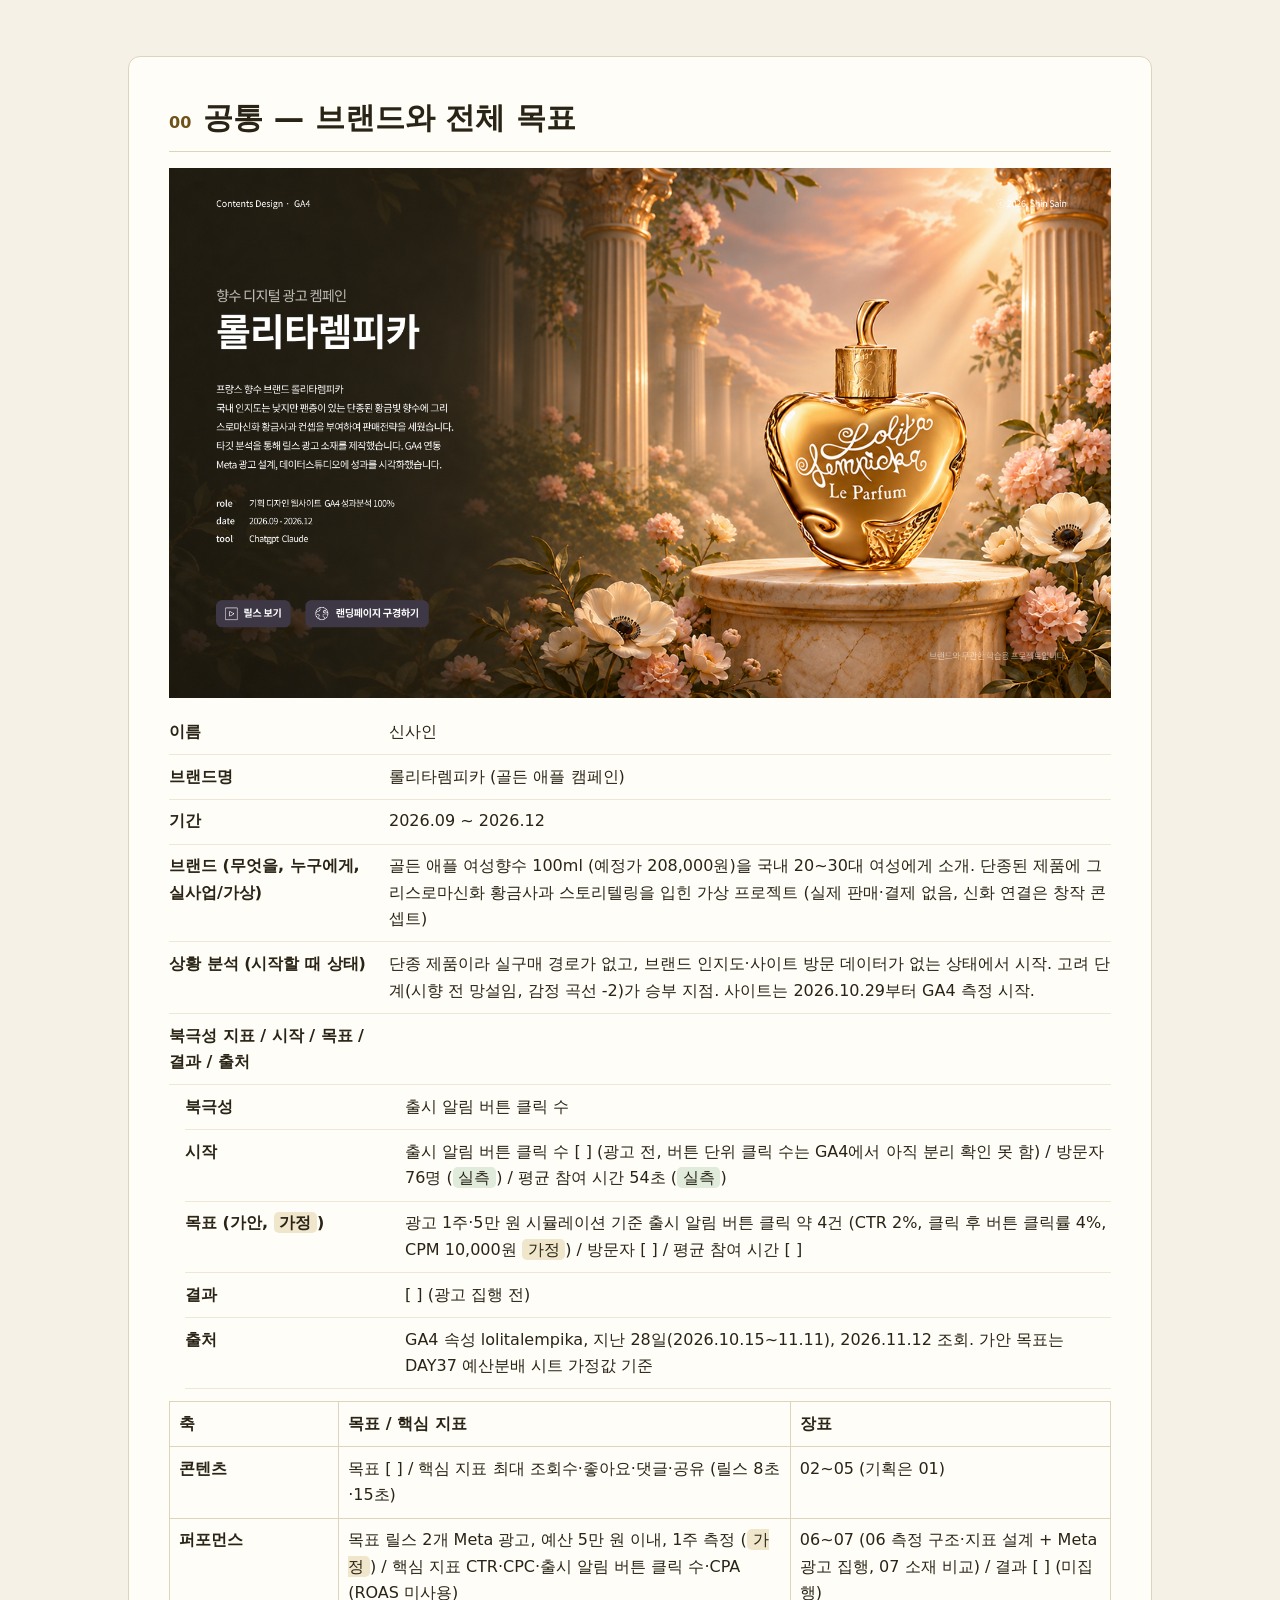
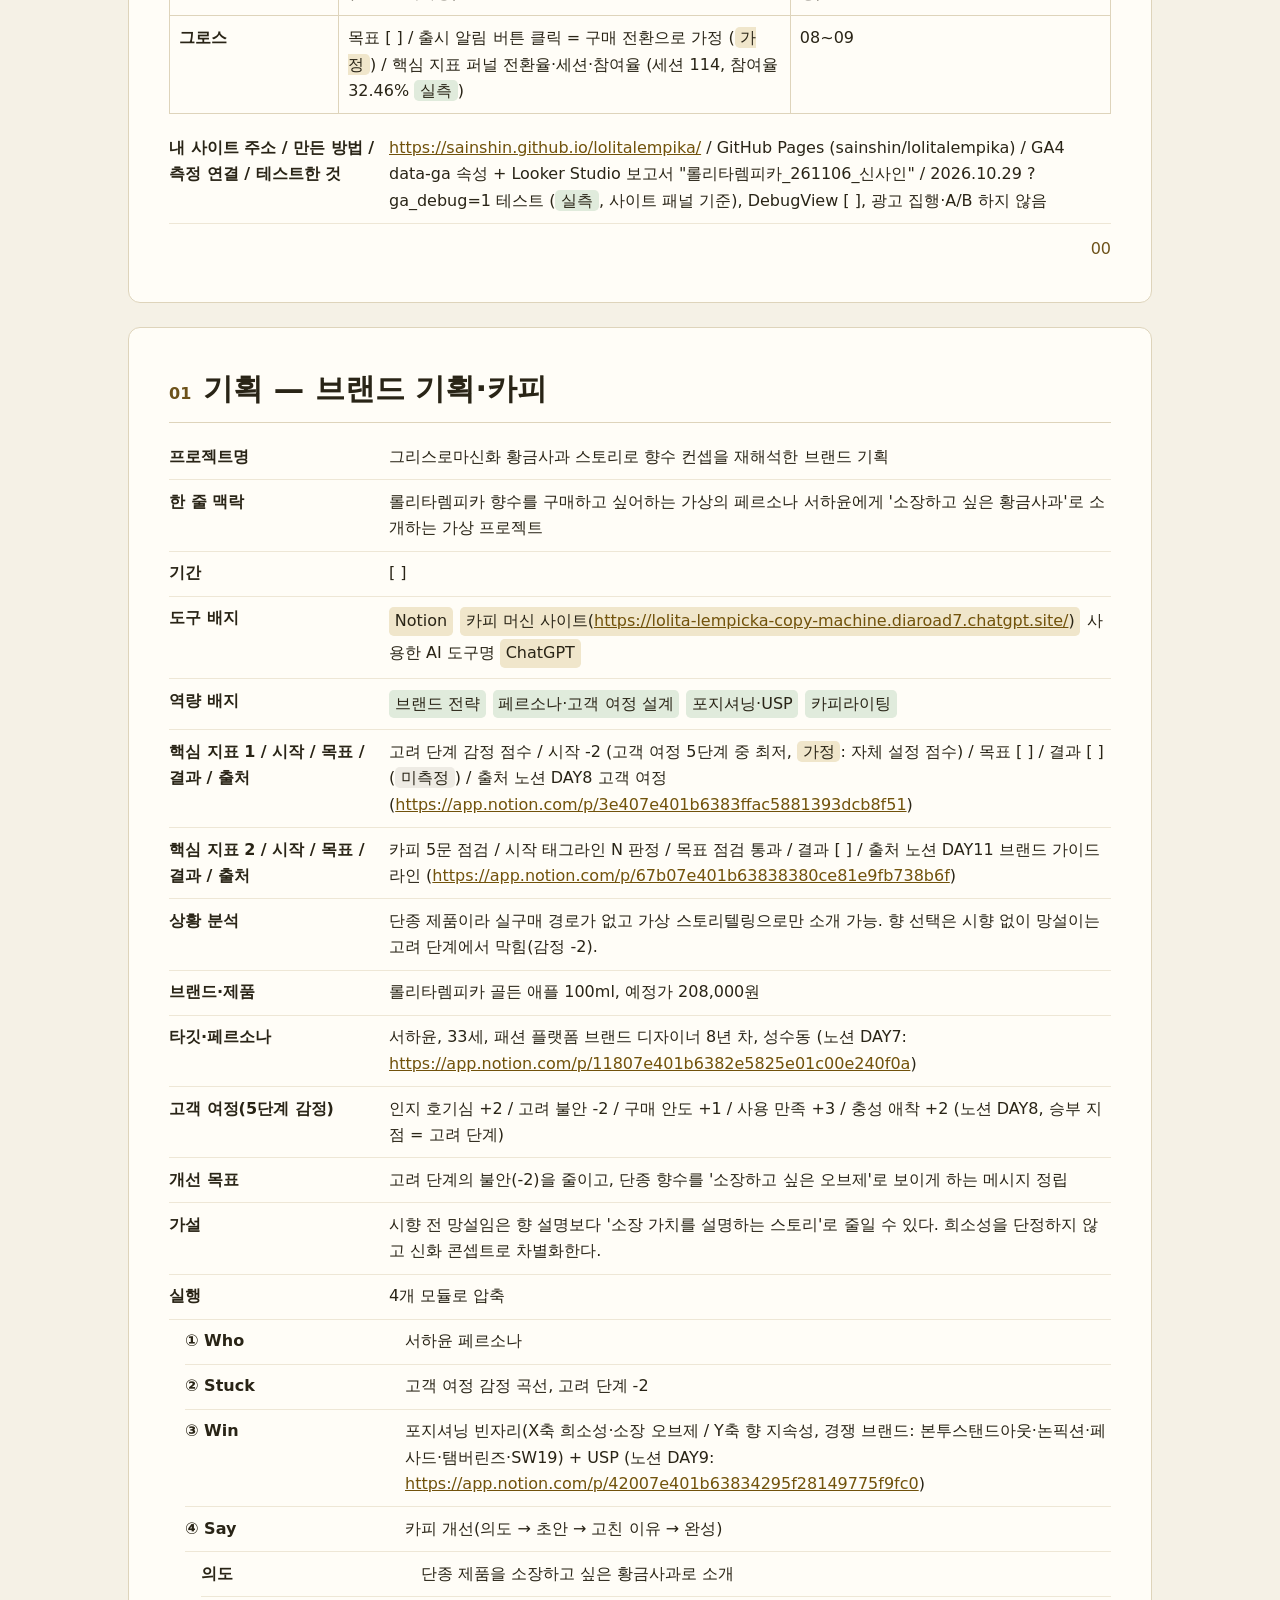
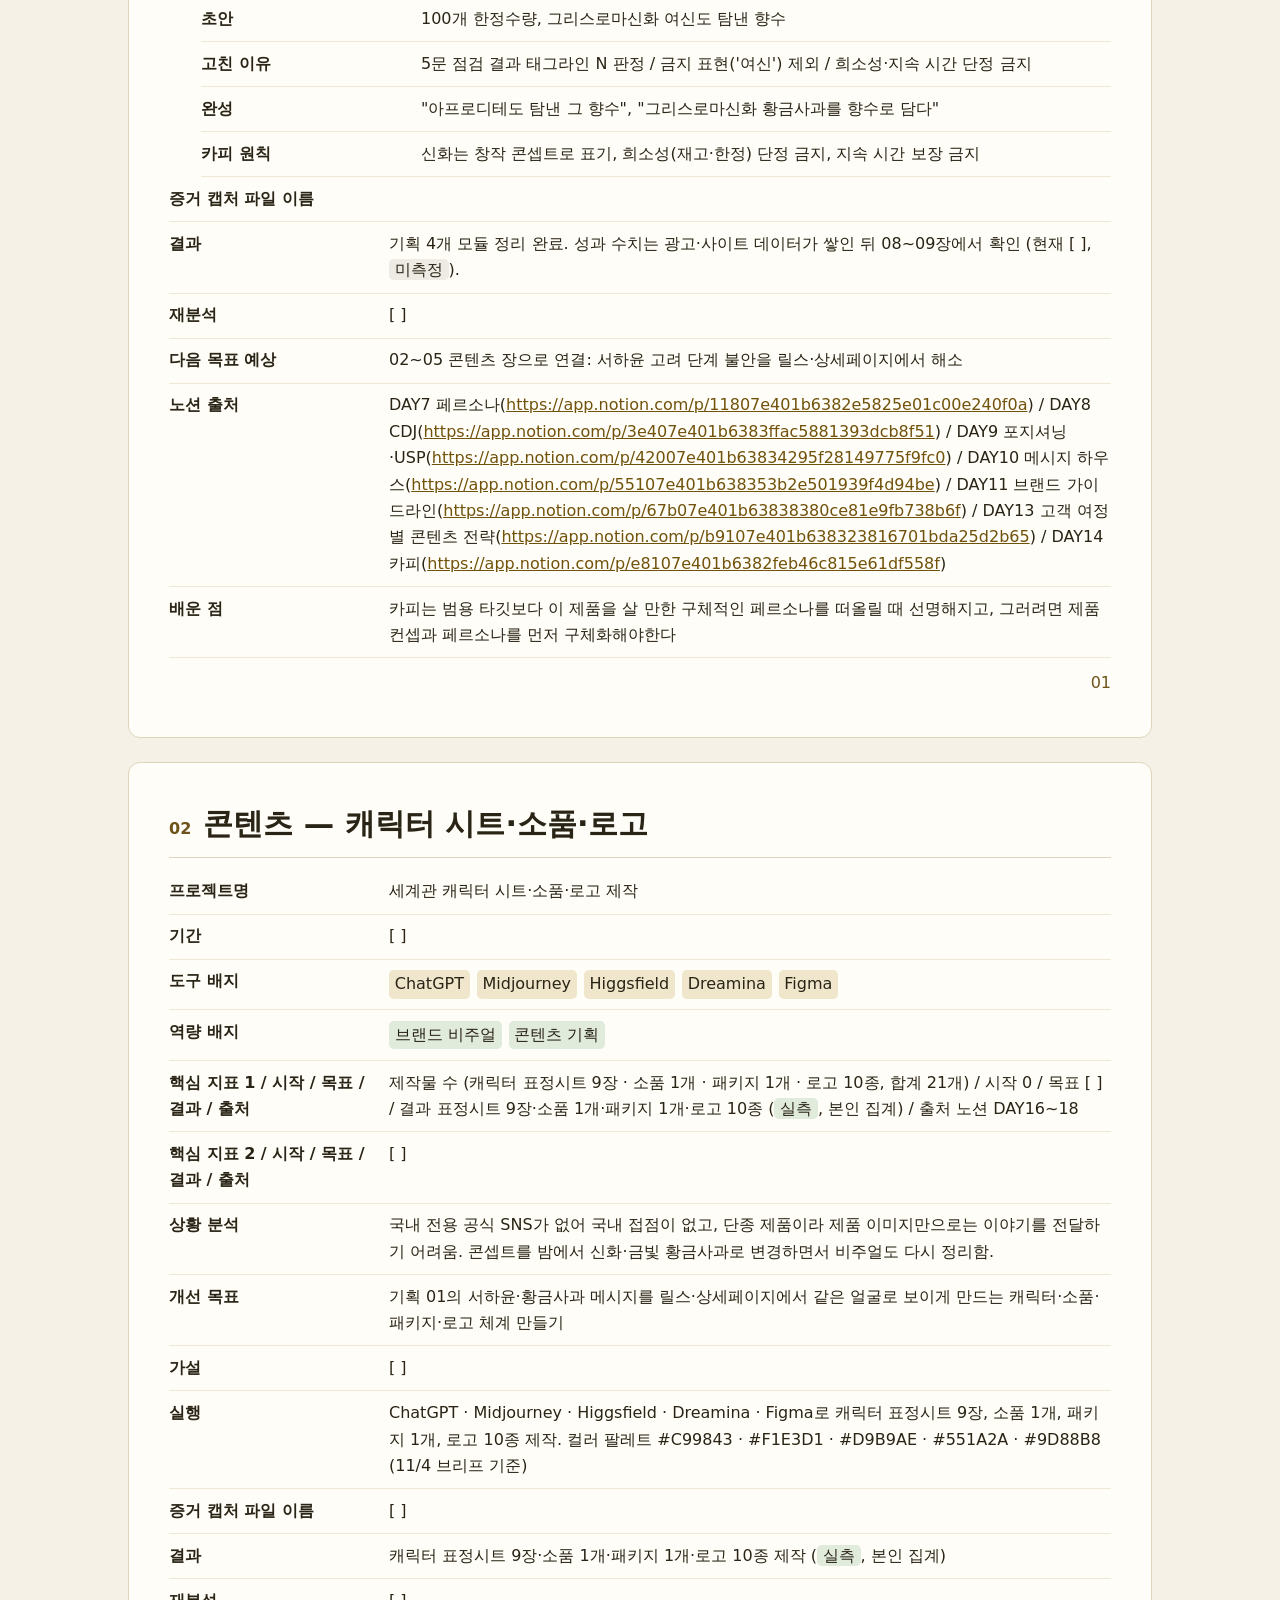
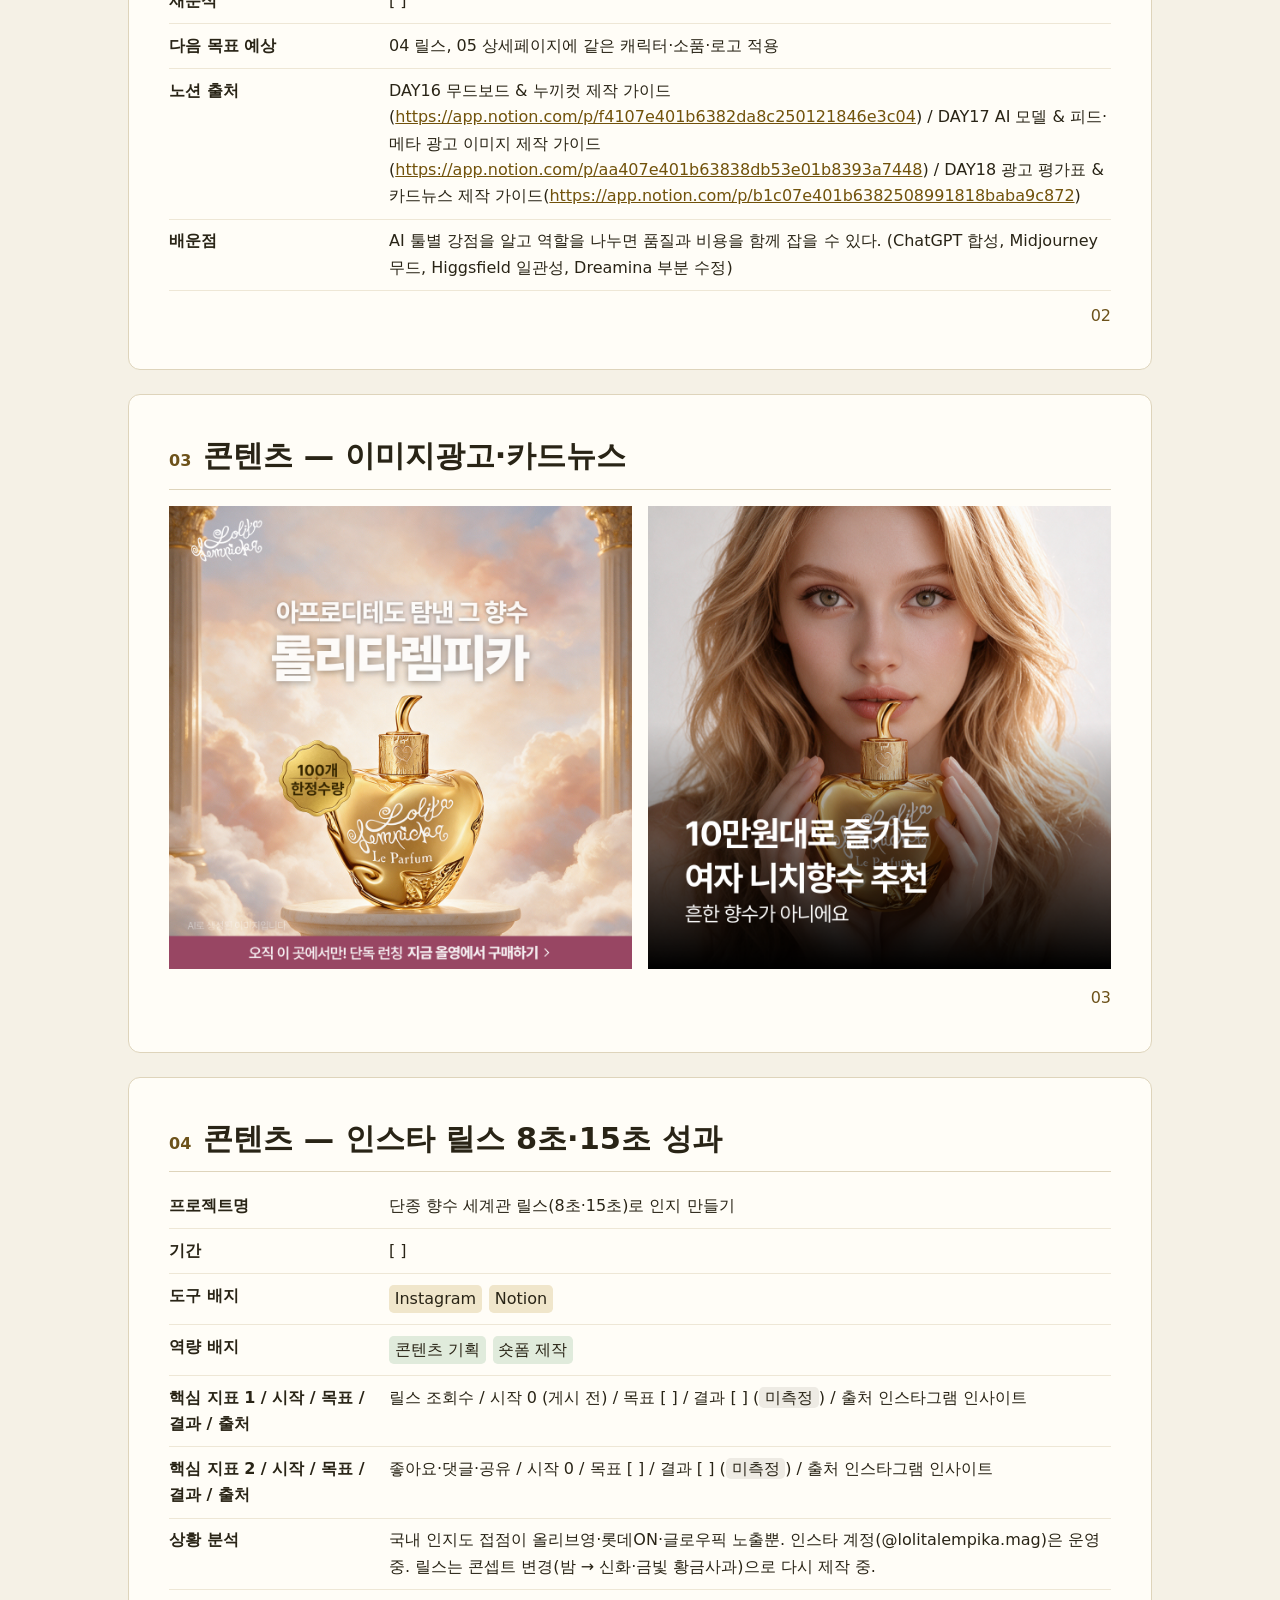
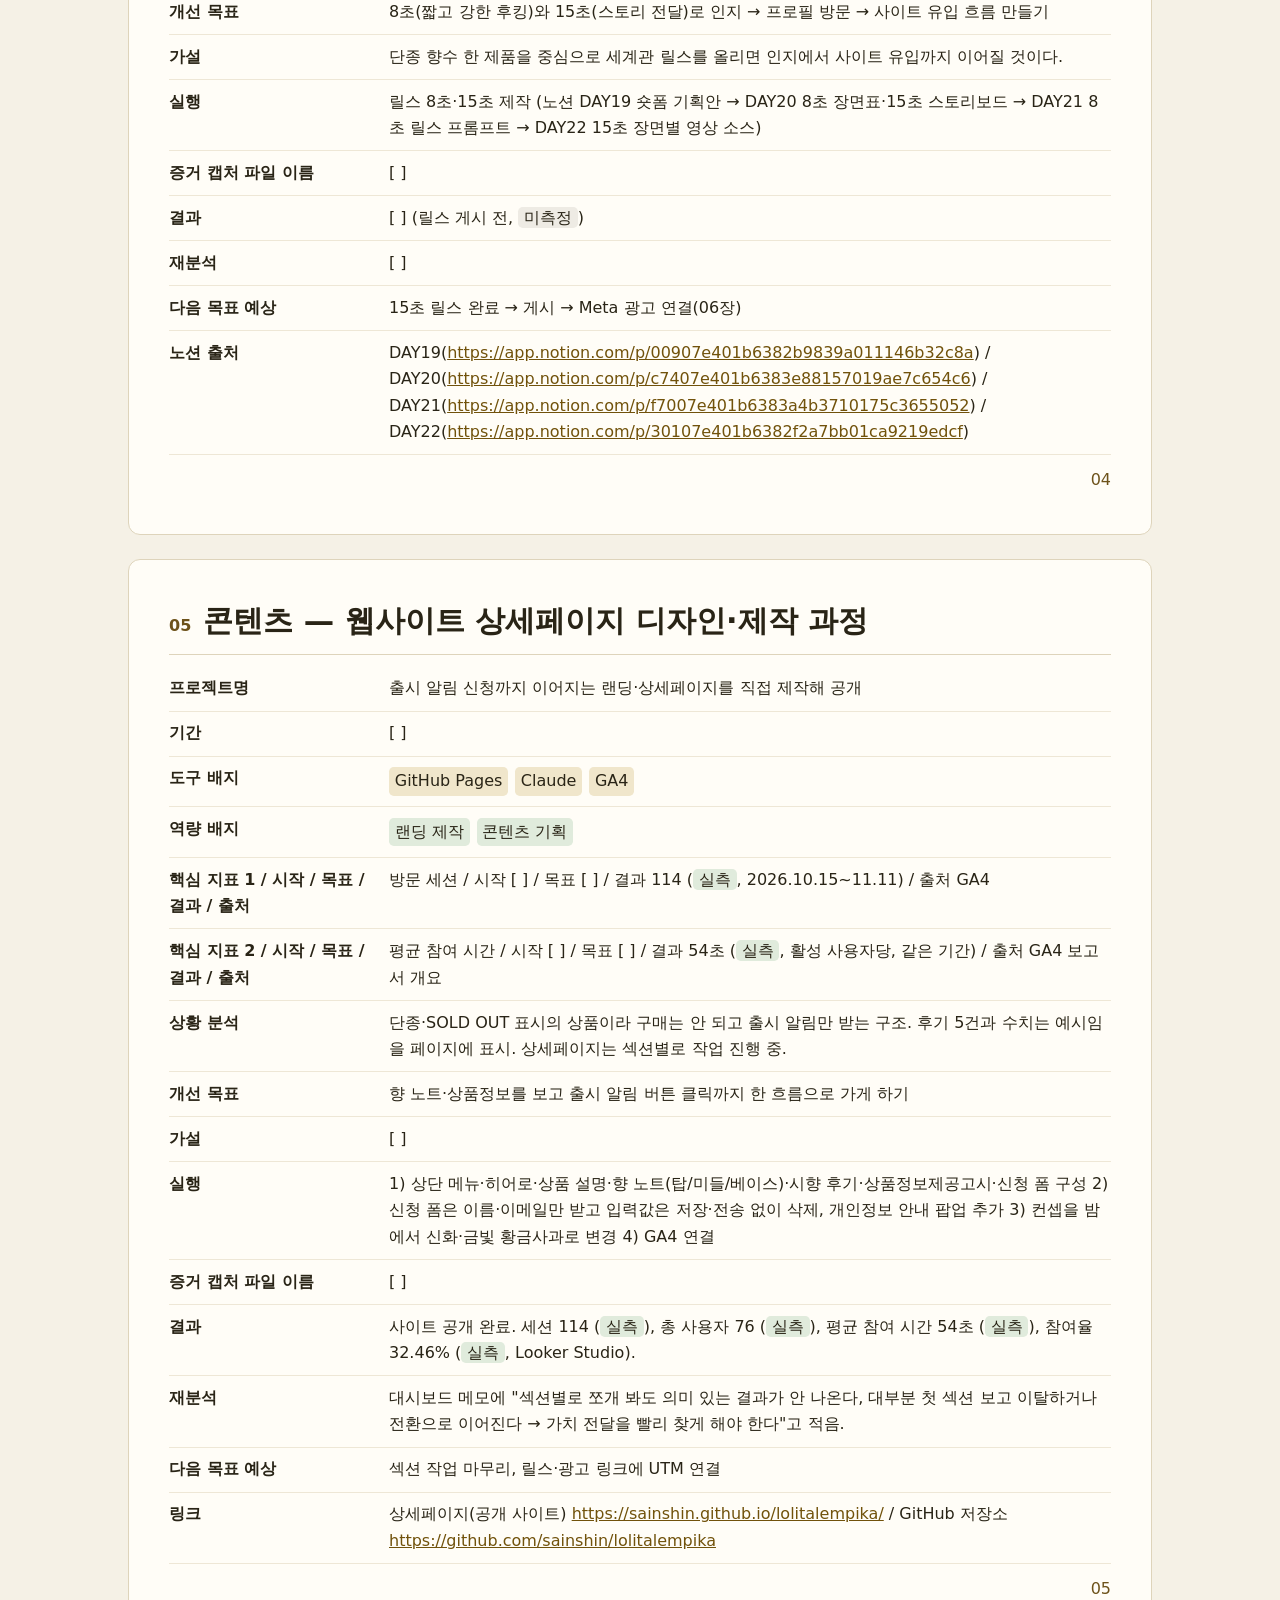
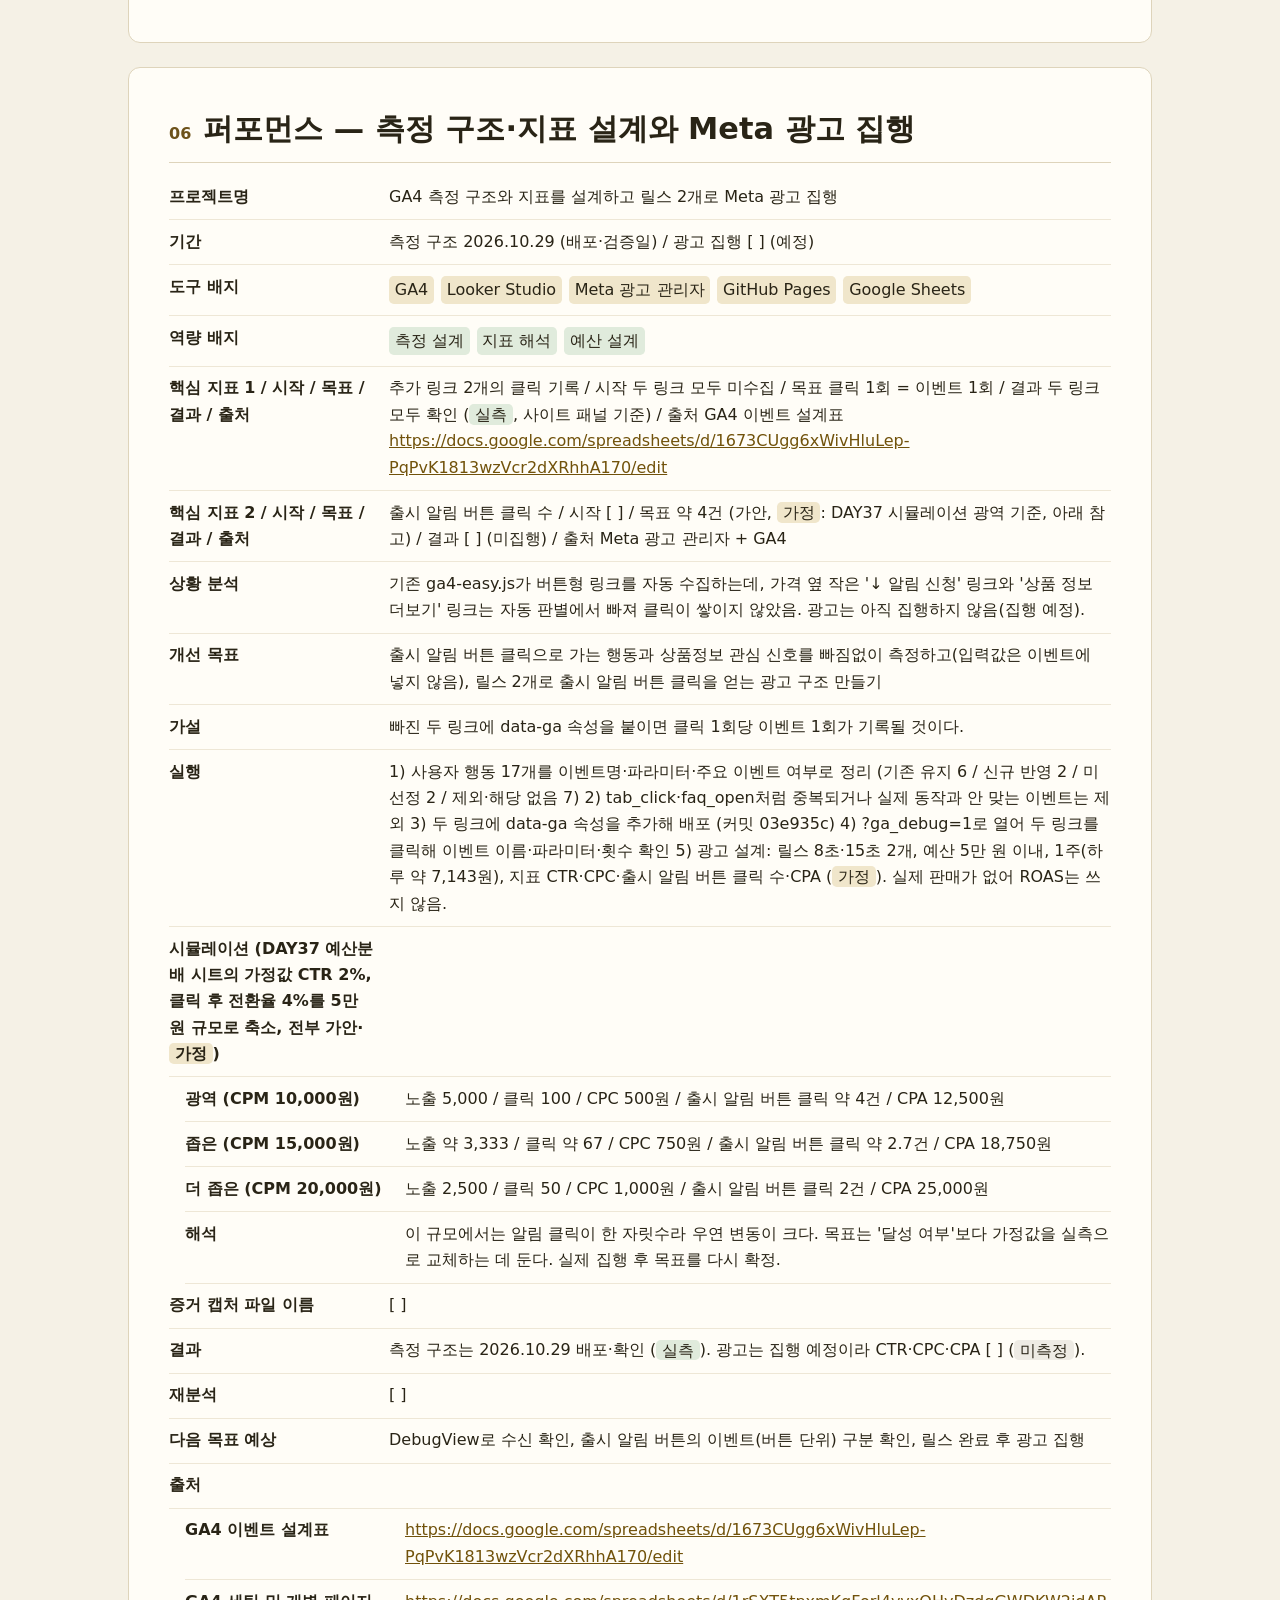
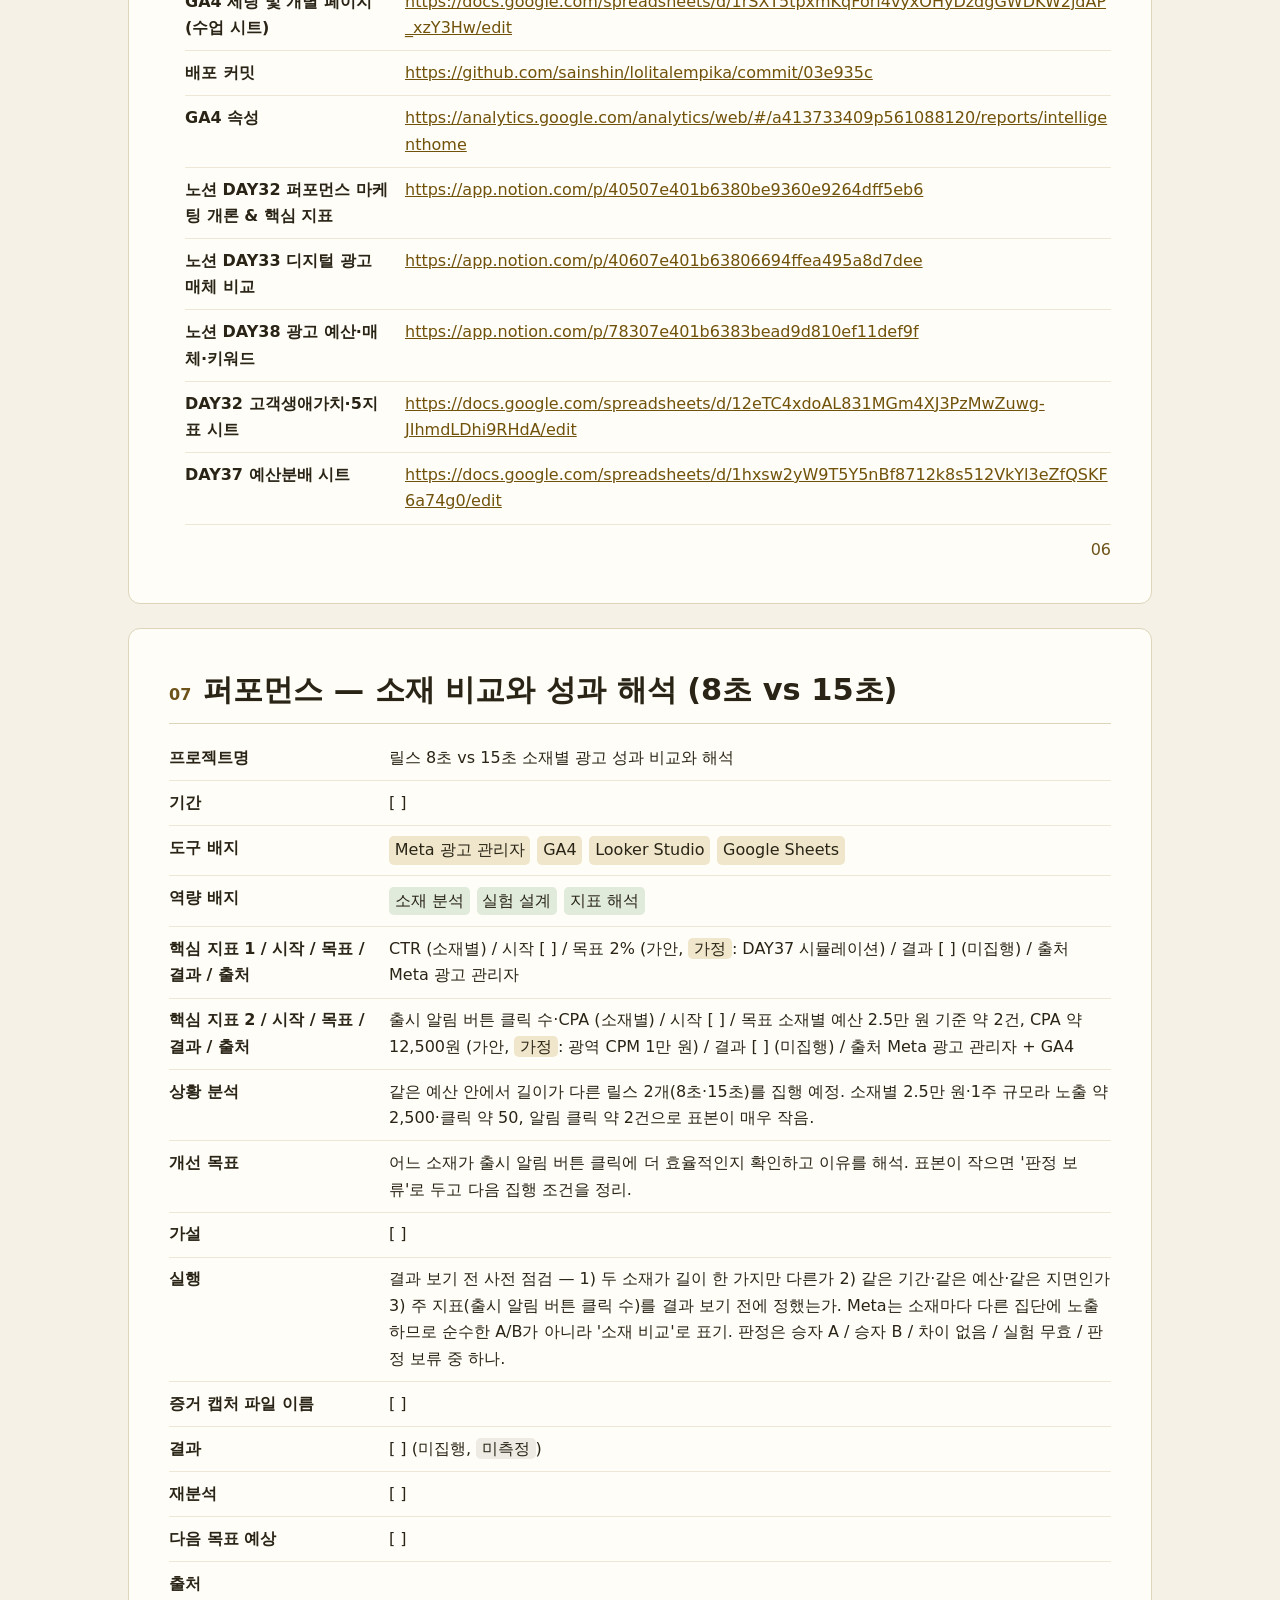
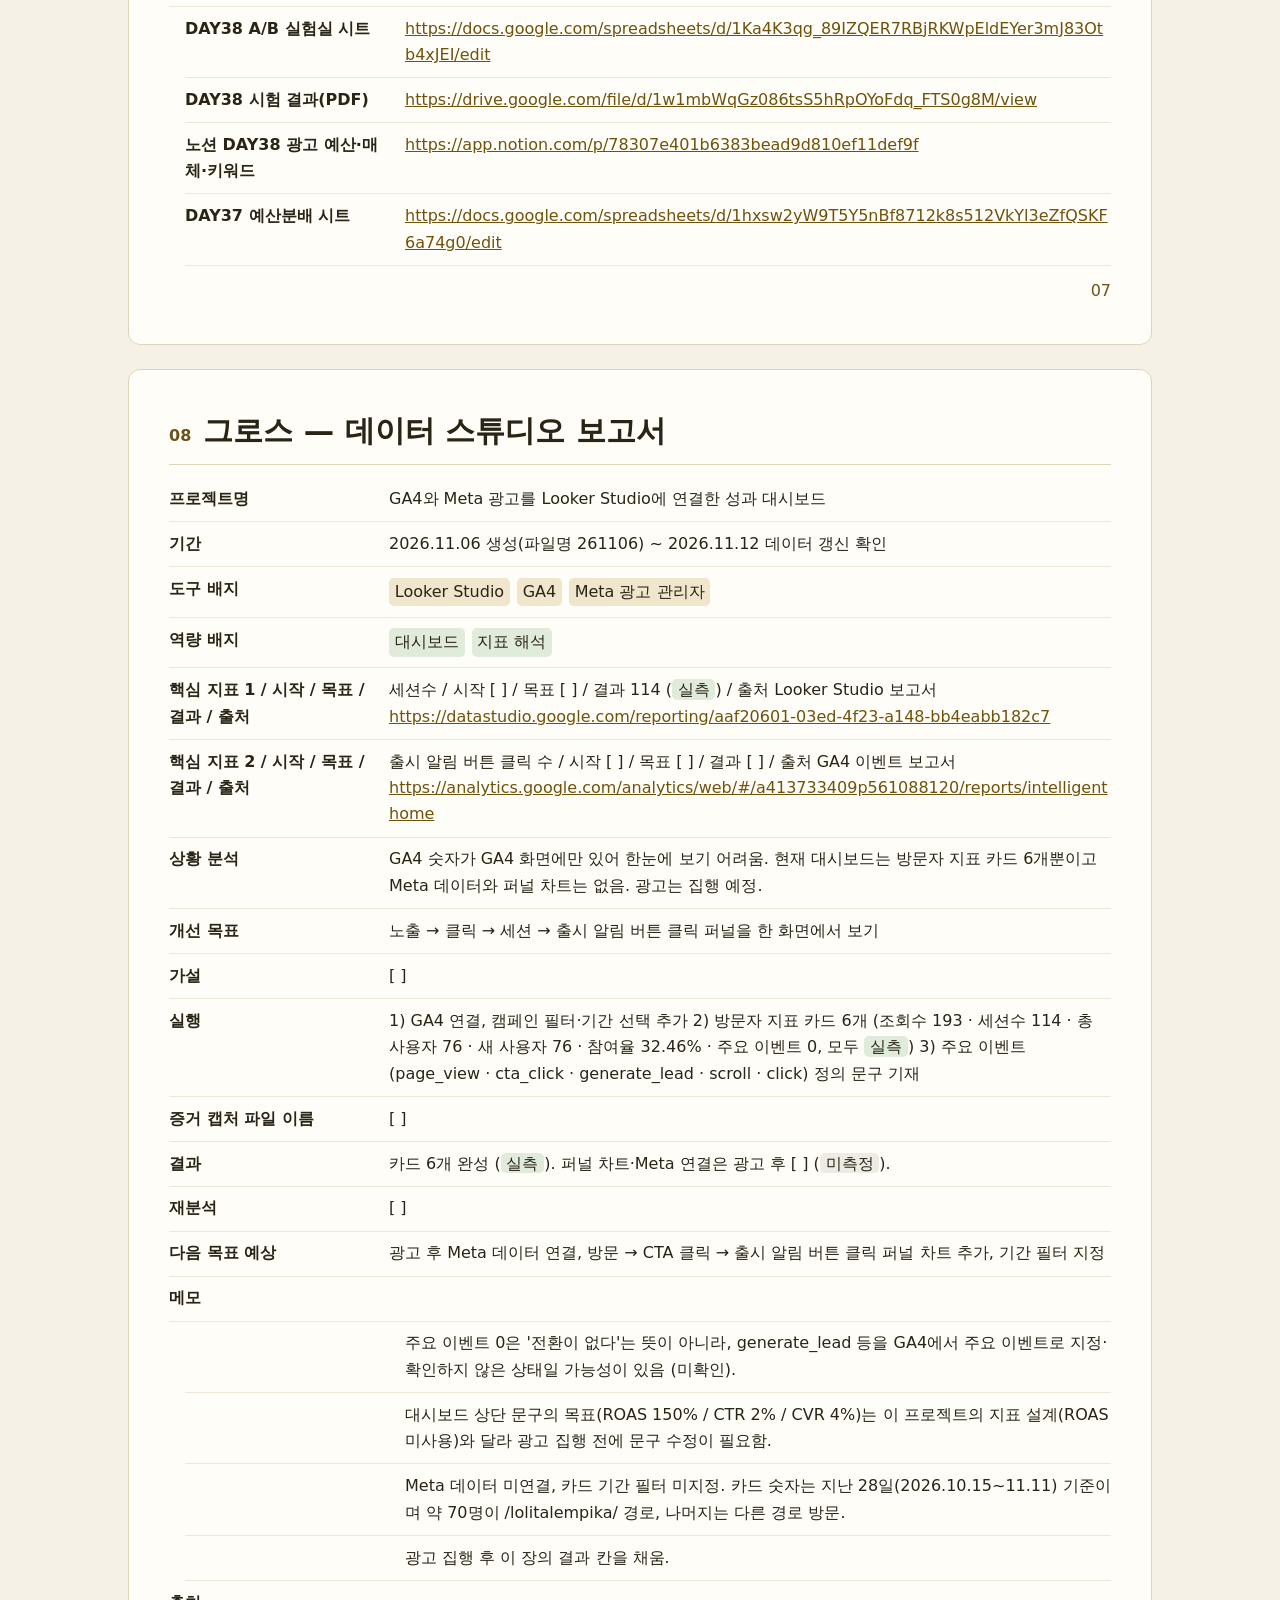
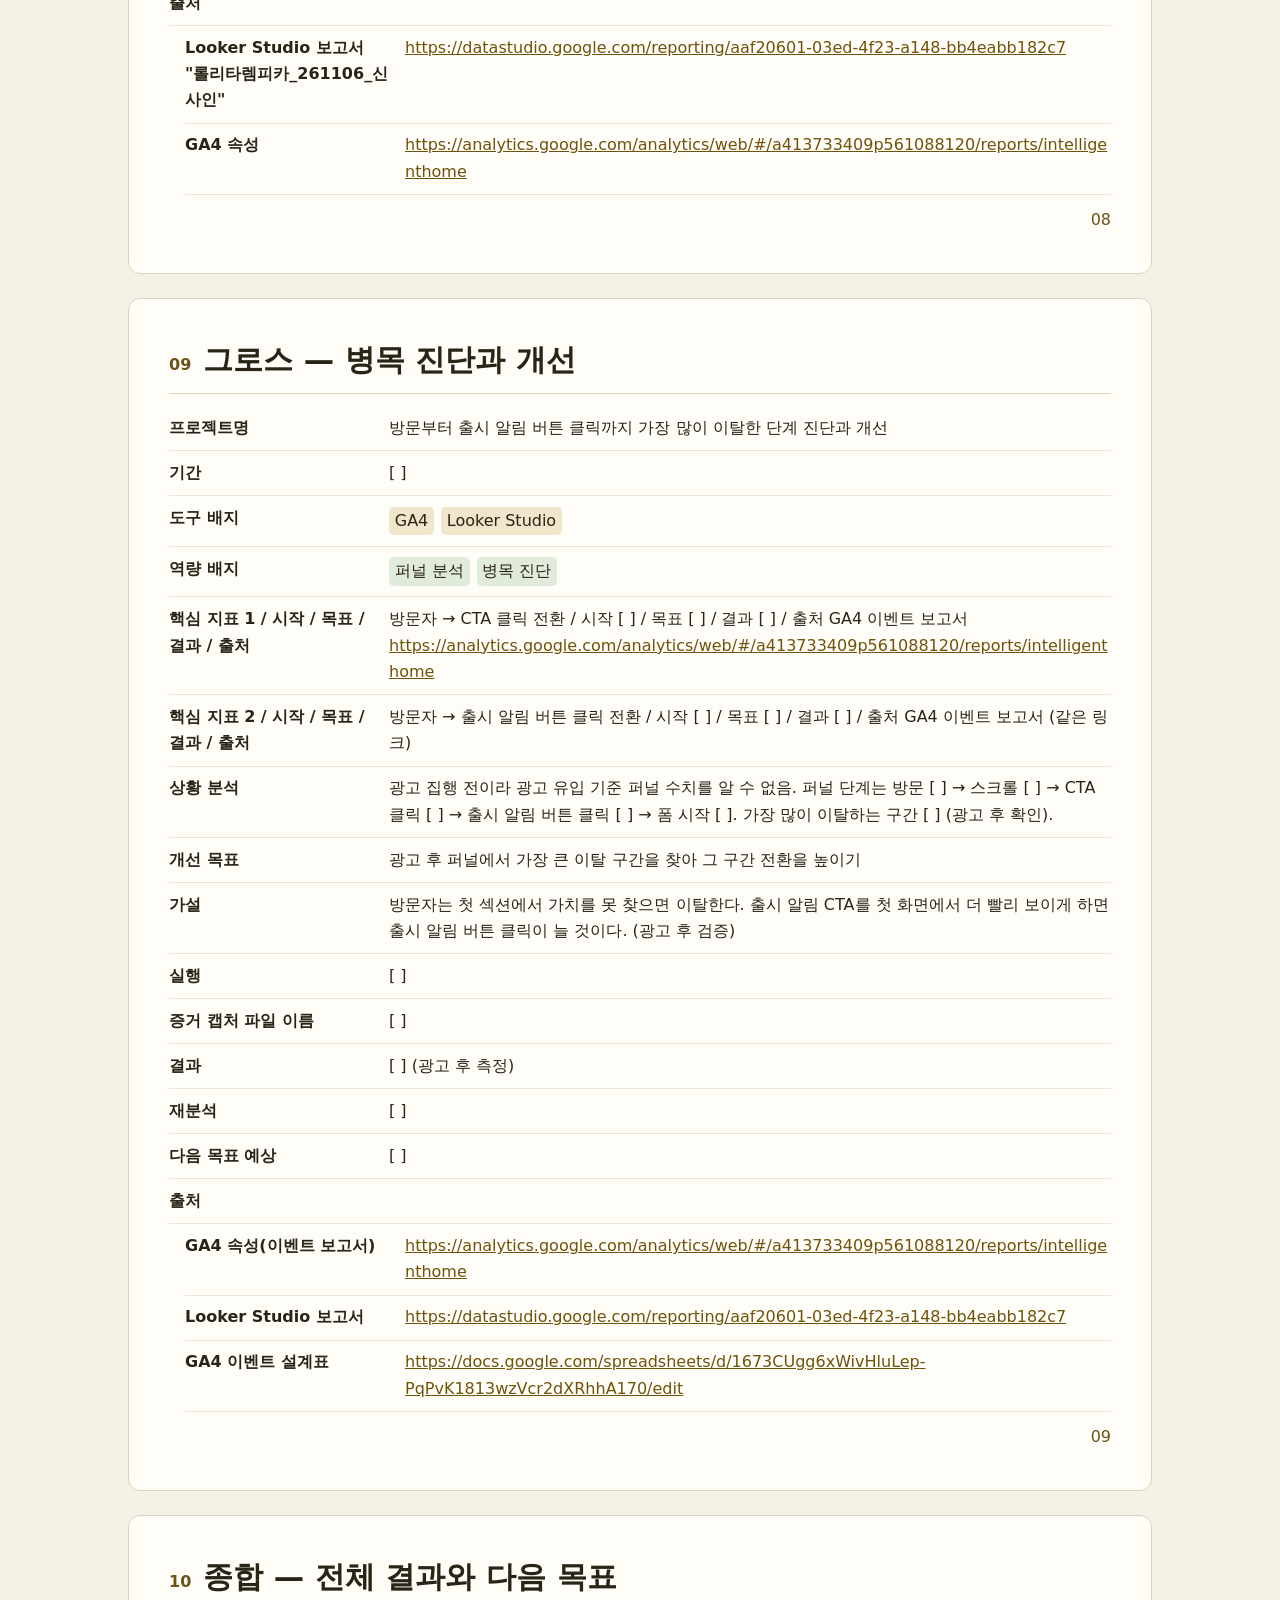
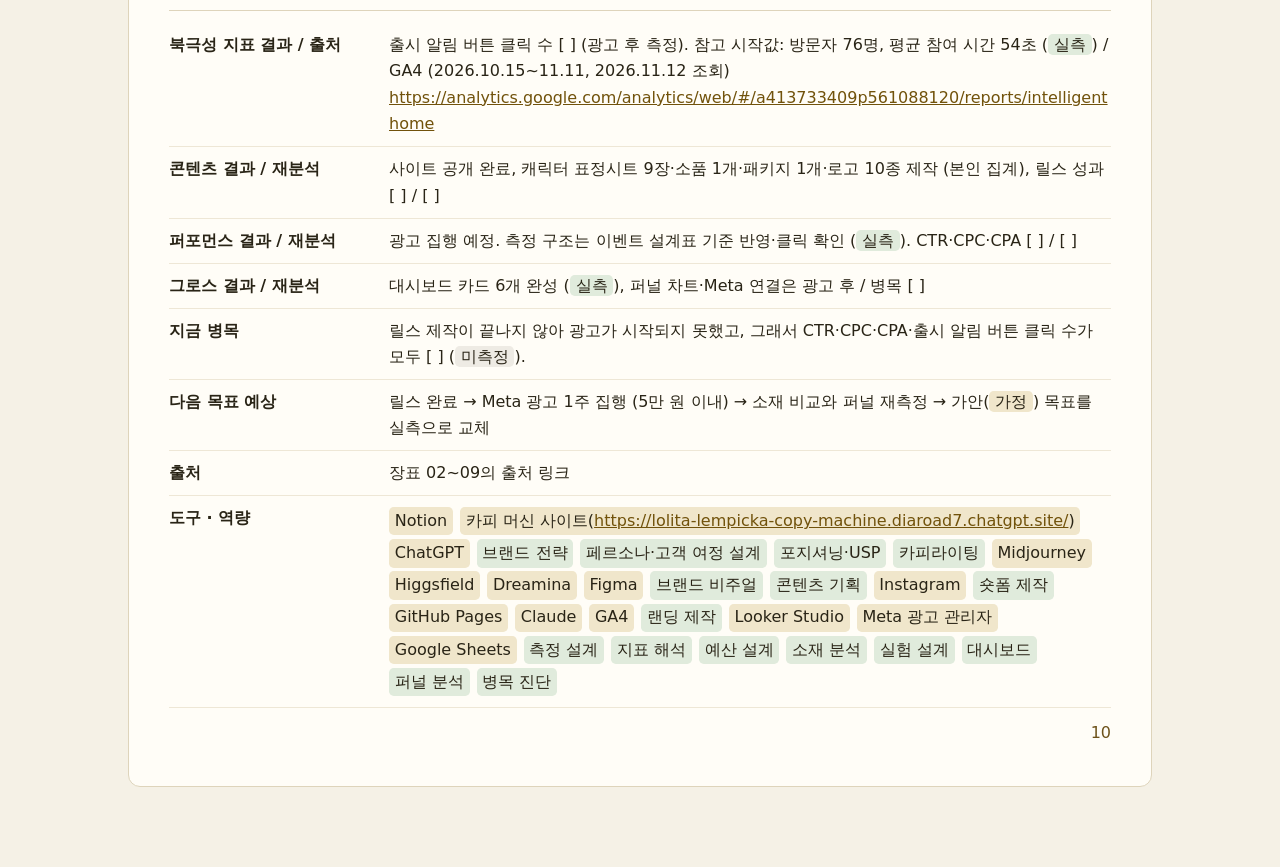
==== portfolio/index.html @ 5673b941 "이미지광고·카드뉴스 장 추가 및 장 번호 갱신" ====
<!doctype html>
<html lang="ko">
<head>
<meta charset="utf-8">
<meta name="viewport" content="width=device-width, initial-scale=1">
<meta name="robots" content="noindex">
<title>롤리타렘피카 (골든 애플 캠페인)</title>
<style>
:root { color-scheme: light; color: #292416; background: #f5f1e6; font-family: system-ui, sans-serif; line-height: 1.65; }
* { box-sizing: border-box; }
main { max-width: 70rem; margin: auto; padding: clamp(1rem, 4vw, 3rem); }
section { background: #fffdf7; border: 1px solid #ded4bb; border-radius: .75rem; margin-bottom: 1.5rem; padding: clamp(1rem, 4vw, 2.5rem); }
header { display: flex; align-items: baseline; gap: .75rem; border-bottom: 1px solid #ded4bb; padding-bottom: .8rem; }
h1, h2 { margin: 0; line-height: 1.35; font-size: clamp(1.25rem, 3vw, 1.9rem); }
.no, .ft { color: #6d521a; font-variant-numeric: tabular-nums; }
.no, dt { font-weight: 700; }
dl { margin: .75rem 0; }
.row { display: grid; grid-template-columns: minmax(0, 13rem) minmax(0, 1fr); gap: .75rem; border-bottom: 1px solid #eee7d6; padding: .55rem 0; }
.indent-1 { margin-inline-start: 1rem; }
.indent-2 { margin-inline-start: 2rem; }
dd { margin: 0; overflow-wrap: anywhere; }
a { color: #71520b; }
table { width: 100%; table-layout: fixed; border-collapse: collapse; }
th, td { text-align: left; vertical-align: top; padding: .55rem; border: 1px solid #ded4bb; overflow-wrap: anywhere; }
table th:first-child { width: 18%; }
table td:last-child, table th:last-child { width: 34%; }
.b, .tag { border-radius: .3rem; padding: .06em .36em; background: #f0e6cb; }
.b { display: inline-block; margin: .12rem .12rem .12rem 0; }
.skill, .real { background: #e0ebdc; }
.none { background: #eeebe4; }
.shot { min-height: 1.65em; }
.shot img { display: block; max-width: 100%; height: auto; }
.ft { text-align: right; }
@media (max-width: 42rem) {
  .row { grid-template-columns: minmax(0, 1fr); gap: .2rem; }
  dt:empty { display: none; }
}
</style>
</head>
<body>
<main>
<section id="section-00" aria-labelledby="title-00">
<header><span class="no">00</span><h1 id="title-00">공통 — 브랜드와 전체 목표</h1></header>
<div class="shot" style="margin-top: 1rem"><img src="cover.png" alt="롤리타렘피카 향수 디지털 광고 캠페인 표지" width="1600" height="900"></div>
<dl>
<div class="row"><dt>이름</dt><dd>신사인</dd></div>
<div class="row"><dt>브랜드명</dt><dd>롤리타렘피카 (골든 애플 캠페인)</dd></div>
<div class="row"><dt>기간</dt><dd>2026.09 ~ 2026.12</dd></div>
<div class="row"><dt>브랜드 (무엇을, 누구에게, 실사업/가상)</dt><dd>골든 애플 여성향수 100ml (예정가 208,000원)을 국내 20~30대 여성에게 소개. 단종된 제품에 그리스로마신화 황금사과 스토리텔링을 입힌 가상 프로젝트 (실제 판매·결제 없음, 신화 연결은 창작 콘셉트)</dd></div>
<div class="row"><dt>상황 분석 (시작할 때 상태)</dt><dd>단종 제품이라 실구매 경로가 없고, 브랜드 인지도·사이트 방문 데이터가 없는 상태에서 시작. 고려 단계(시향 전 망설임, 감정 곡선 -2)가 승부 지점. 사이트는 2026.10.29부터 GA4 측정 시작.</dd></div>
<div class="row"><dt>북극성 지표 / 시작 / 목표 / 결과 / 출처</dt><dd hidden></dd></div>
<div class="row indent-1"><dt>북극성</dt><dd>출시 알림 버튼 클릭 수</dd></div>
<div class="row indent-1"><dt>시작</dt><dd>출시 알림 버튼 클릭 수 [ ] (광고 전, 버튼 단위 클릭 수는 GA4에서 아직 분리 확인 못 함) / 방문자 76명 (<span class="tag real">실측</span>) / 평균 참여 시간 54초 (<span class="tag real">실측</span>)</dd></div>
<div class="row indent-1"><dt>목표 (가안, <span class="tag assume">가정</span>)</dt><dd>광고 1주·5만 원 시뮬레이션 기준 출시 알림 버튼 클릭 약 4건 (CTR 2%, 클릭 후 버튼 클릭률 4%, CPM 10,000원 <span class="tag assume">가정</span>) / 방문자 [ ] / 평균 참여 시간 [ ]</dd></div>
<div class="row indent-1"><dt>결과</dt><dd>[ ] (광고 집행 전)</dd></div>
<div class="row indent-1"><dt>출처</dt><dd>GA4 속성 lolitalempika, 지난 28일(2026.10.15~11.11), 2026.11.12 조회. 가안 목표는 DAY37 예산분배 시트 가정값 기준</dd></div>
</dl><table><thead><tr><th scope="col">축</th><th scope="col">목표 / 핵심 지표</th><th scope="col">장표</th></tr></thead><tbody><tr><th scope="row">콘텐츠</th><td>목표 [ ] / 핵심 지표 최대 조회수·좋아요·댓글·공유 (릴스 8초·15초)</td><td>02~05 (기획은 01)</td></tr><tr><th scope="row">퍼포먼스</th><td>목표 릴스 2개 Meta 광고, 예산 5만 원 이내, 1주 측정 (<span class="tag assume">가정</span>) / 핵심 지표 CTR·CPC·출시 알림 버튼 클릭 수·CPA (ROAS 미사용)</td><td>06~07 (06 측정 구조·지표 설계 + Meta 광고 집행, 07 소재 비교) / 결과 [ ] (미집행)</td></tr><tr><th scope="row">그로스</th><td>목표 [ ] / 출시 알림 버튼 클릭 = 구매 전환으로 가정 (<span class="tag assume">가정</span>) / 핵심 지표 퍼널 전환율·세션·참여율 (세션 114, 참여율 32.46% <span class="tag real">실측</span>)</td><td>08~09</td></tr></tbody></table><dl>
<div class="row"><dt>내 사이트 주소 / 만든 방법 / 측정 연결 / 테스트한 것</dt><dd><a href="https://sainshin.github.io/lolitalempika/">https://sainshin.github.io/lolitalempika/</a> / GitHub Pages (sainshin/lolitalempika) / GA4 data-ga 속성 + Looker Studio 보고서 &quot;롤리타렘피카_261106_신사인&quot; / 2026.10.29 ?ga_debug=1 테스트 (<span class="tag real">실측</span>, 사이트 패널 기준), DebugView [ ], 광고 집행·A/B 하지 않음</dd></div>
</dl>
<footer class="ft"><span>00</span></footer>
</section>
<section id="section-01" aria-labelledby="title-01">
<header><span class="no">01</span><h2 id="title-01">기획 — 브랜드 기획·카피</h2></header>
<dl>
<div class="row"><dt>프로젝트명</dt><dd>그리스로마신화 황금사과 스토리로 향수 컨셉을 재해석한 브랜드 기획</dd></div>
<div class="row"><dt>한 줄 맥락</dt><dd>롤리타렘피카 향수를 구매하고 싶어하는 가상의 페르소나 서하윤에게 '소장하고 싶은 황금사과'로 소개하는 가상 프로젝트</dd></div>
<div class="row"><dt>기간</dt><dd>[ ]</dd></div>
<div class="row"><dt>도구 배지</dt><dd><span class="b">Notion</span> <span class="b">카피 머신 사이트(<a href="https://lolita-lempicka-copy-machine.diaroad7.chatgpt.site/">https://lolita-lempicka-copy-machine.diaroad7.chatgpt.site/</a>)</span> 사용한 AI 도구명 <span class="b">ChatGPT</span></dd></div>
<div class="row"><dt>역량 배지</dt><dd><span class="b skill">브랜드 전략</span> <span class="b skill">페르소나·고객 여정 설계</span> <span class="b skill">포지셔닝·USP</span> <span class="b skill">카피라이팅</span></dd></div>
<div class="row"><dt>핵심 지표 1 / 시작 / 목표 / 결과 / 출처</dt><dd>고려 단계 감정 점수 / 시작 -2 (고객 여정 5단계 중 최저, <span class="tag assume">가정</span>: 자체 설정 점수) / 목표 [ ] / 결과 [ ] (<span class="tag none">미측정</span>) / 출처 노션 DAY8 고객 여정 (<a href="https://app.notion.com/p/3e407e401b6383ffac5881393dcb8f51">https://app.notion.com/p/3e407e401b6383ffac5881393dcb8f51</a>)</dd></div>
<div class="row"><dt>핵심 지표 2 / 시작 / 목표 / 결과 / 출처</dt><dd>카피 5문 점검 / 시작 태그라인 N 판정 / 목표 점검 통과 / 결과 [ ] / 출처 노션 DAY11 브랜드 가이드라인 (<a href="https://app.notion.com/p/67b07e401b63838380ce81e9fb738b6f">https://app.notion.com/p/67b07e401b63838380ce81e9fb738b6f</a>)</dd></div>
<div class="row"><dt>상황 분석</dt><dd>단종 제품이라 실구매 경로가 없고 가상 스토리텔링으로만 소개 가능. 향 선택은 시향 없이 망설이는 고려 단계에서 막힘(감정 -2).</dd></div>
<div class="row"><dt>브랜드·제품</dt><dd>롤리타렘피카 골든 애플 100ml, 예정가 208,000원</dd></div>
<div class="row"><dt>타깃·페르소나</dt><dd>서하윤, 33세, 패션 플랫폼 브랜드 디자이너 8년 차, 성수동 (노션 DAY7: <a href="https://app.notion.com/p/11807e401b6382e5825e01c00e240f0a">https://app.notion.com/p/11807e401b6382e5825e01c00e240f0a</a>)</dd></div>
<div class="row"><dt>고객 여정(5단계 감정)</dt><dd>인지 호기심 +2 / 고려 불안 -2 / 구매 안도 +1 / 사용 만족 +3 / 충성 애착 +2 (노션 DAY8, 승부 지점 = 고려 단계)</dd></div>
<div class="row"><dt>개선 목표</dt><dd>고려 단계의 불안(-2)을 줄이고, 단종 향수를 '소장하고 싶은 오브제'로 보이게 하는 메시지 정립</dd></div>
<div class="row"><dt>가설</dt><dd>시향 전 망설임은 향 설명보다 '소장 가치를 설명하는 스토리'로 줄일 수 있다. 희소성을 단정하지 않고 신화 콘셉트로 차별화한다.</dd></div>
<div class="row"><dt>실행</dt><dd>4개 모듈로 압축</dd></div>
<div class="row indent-1"><dt>① Who</dt><dd>서하윤 페르소나</dd></div>
<div class="row indent-1"><dt>② Stuck</dt><dd>고객 여정 감정 곡선, 고려 단계 -2</dd></div>
<div class="row indent-1"><dt>③ Win</dt><dd>포지셔닝 빈자리(X축 희소성·소장 오브제 / Y축 향 지속성, 경쟁 브랜드: 본투스탠드아웃·논픽션·페사드·탬버린즈·SW19) + USP (노션 DAY9: <a href="https://app.notion.com/p/42007e401b63834295f28149775f9fc0">https://app.notion.com/p/42007e401b63834295f28149775f9fc0</a>)</dd></div>
<div class="row indent-1"><dt>④ Say</dt><dd>카피 개선(의도 → 초안 → 고친 이유 → 완성)</dd></div>
<div class="row indent-2"><dt>의도</dt><dd>단종 제품을 소장하고 싶은 황금사과로 소개</dd></div>
<div class="row indent-2"><dt>초안</dt><dd>100개 한정수량, 그리스로마신화 여신도 탐낸 향수</dd></div>
<div class="row indent-2"><dt>고친 이유</dt><dd>5문 점검 결과 태그라인 N 판정 / 금지 표현('여신') 제외 / 희소성·지속 시간 단정 금지</dd></div>
<div class="row indent-2"><dt>완성</dt><dd>&quot;아프로디테도 탐낸 그 향수&quot;, &quot;그리스로마신화 황금사과를 향수로 담다&quot;</dd></div>
<div class="row indent-2"><dt>카피 원칙</dt><dd>신화는 창작 콘셉트로 표기, 희소성(재고·한정) 단정 금지, 지속 시간 보장 금지</dd></div>
<div class="row"><dt>증거 캡처 파일 이름</dt><dd class="shot"></dd></div>
<div class="row"><dt>결과</dt><dd>기획 4개 모듈 정리 완료. 성과 수치는 광고·사이트 데이터가 쌓인 뒤 08~09장에서 확인 (현재 [ ], <span class="tag none">미측정</span>).</dd></div>
<div class="row"><dt>재분석</dt><dd>[ ]</dd></div>
<div class="row"><dt>다음 목표 예상</dt><dd>02~05 콘텐츠 장으로 연결: 서하윤 고려 단계 불안을 릴스·상세페이지에서 해소</dd></div>
<div class="row"><dt>노션 출처</dt><dd>DAY7 페르소나(<a href="https://app.notion.com/p/11807e401b6382e5825e01c00e240f0a">https://app.notion.com/p/11807e401b6382e5825e01c00e240f0a</a>) / DAY8 CDJ(<a href="https://app.notion.com/p/3e407e401b6383ffac5881393dcb8f51">https://app.notion.com/p/3e407e401b6383ffac5881393dcb8f51</a>) / DAY9 포지셔닝·USP(<a href="https://app.notion.com/p/42007e401b63834295f28149775f9fc0">https://app.notion.com/p/42007e401b63834295f28149775f9fc0</a>) / DAY10 메시지 하우스(<a href="https://app.notion.com/p/55107e401b638353b2e501939f4d94be">https://app.notion.com/p/55107e401b638353b2e501939f4d94be</a>) / DAY11 브랜드 가이드라인(<a href="https://app.notion.com/p/67b07e401b63838380ce81e9fb738b6f">https://app.notion.com/p/67b07e401b63838380ce81e9fb738b6f</a>) / DAY13 고객 여정별 콘텐츠 전략(<a href="https://app.notion.com/p/b9107e401b638323816701bda25d2b65">https://app.notion.com/p/b9107e401b638323816701bda25d2b65</a>) / DAY14 카피(<a href="https://app.notion.com/p/e8107e401b6382feb46c815e61df558f">https://app.notion.com/p/e8107e401b6382feb46c815e61df558f</a>)</dd></div>
<div class="row"><dt>배운 점 </dt><dd>카피는 범용 타깃보다 이 제품을 살 만한 구체적인 페르소나를 떠올릴 때 선명해지고, 그러려면 제품 컨셉과 페르소나를 먼저 구체화해야한다</dd></div>
</dl>
<footer class="ft"><span>01</span></footer>
</section>
<section id="section-02" aria-labelledby="title-02">
<header><span class="no">02</span><h2 id="title-02">콘텐츠 — 캐릭터 시트·소품·로고</h2></header>
<dl>
<div class="row"><dt>프로젝트명</dt><dd>세계관 캐릭터 시트·소품·로고 제작</dd></div>
<div class="row"><dt>기간</dt><dd>[ ]</dd></div>
<div class="row"><dt>도구 배지</dt><dd><span class="b">ChatGPT</span> <span class="b">Midjourney</span> <span class="b">Higgsfield</span> <span class="b">Dreamina</span> <span class="b">Figma</span></dd></div>
<div class="row"><dt>역량 배지</dt><dd><span class="b skill">브랜드 비주얼</span> <span class="b skill">콘텐츠 기획</span></dd></div>
<div class="row"><dt>핵심 지표 1 / 시작 / 목표 / 결과 / 출처</dt><dd>제작물 수 (캐릭터 표정시트 9장 · 소품 1개 · 패키지 1개 · 로고 10종, 합계 21개) / 시작 0 / 목표 [ ] / 결과 표정시트 9장·소품 1개·패키지 1개·로고 10종 (<span class="tag real">실측</span>, 본인 집계) / 출처 노션 DAY16~18</dd></div>
<div class="row"><dt>핵심 지표 2 / 시작 / 목표 / 결과 / 출처</dt><dd>[ ]</dd></div>
<div class="row"><dt>상황 분석</dt><dd>국내 전용 공식 SNS가 없어 국내 접점이 없고, 단종 제품이라 제품 이미지만으로는 이야기를 전달하기 어려움. 콘셉트를 밤에서 신화·금빛 황금사과로 변경하면서 비주얼도 다시 정리함.</dd></div>
<div class="row"><dt>개선 목표</dt><dd>기획 01의 서하윤·황금사과 메시지를 릴스·상세페이지에서 같은 얼굴로 보이게 만드는 캐릭터·소품·패키지·로고 체계 만들기</dd></div>
<div class="row"><dt>가설</dt><dd>[ ]</dd></div>
<div class="row"><dt>실행</dt><dd>ChatGPT · Midjourney · Higgsfield · Dreamina · Figma로 캐릭터 표정시트 9장, 소품 1개, 패키지 1개, 로고 10종 제작. 컬러 팔레트 #C99843 · #F1E3D1 · #D9B9AE · #551A2A · #9D88B8 (11/4 브리프 기준)</dd></div>
<div class="row"><dt>증거 캡처 파일 이름</dt><dd class="shot">[ ]</dd></div>
<div class="row"><dt>결과</dt><dd>캐릭터 표정시트 9장·소품 1개·패키지 1개·로고 10종 제작 (<span class="tag real">실측</span>, 본인 집계)</dd></div>
<div class="row"><dt>재분석</dt><dd>[ ]</dd></div>
<div class="row"><dt>다음 목표 예상</dt><dd>04 릴스, 05 상세페이지에 같은 캐릭터·소품·로고 적용</dd></div>
<div class="row"><dt>노션 출처</dt><dd>DAY16 무드보드 &amp; 누끼컷 제작 가이드(<a href="https://app.notion.com/p/f4107e401b6382da8c250121846e3c04">https://app.notion.com/p/f4107e401b6382da8c250121846e3c04</a>) / DAY17 AI 모델 &amp; 피드·메타 광고 이미지 제작 가이드(<a href="https://app.notion.com/p/aa407e401b63838db53e01b8393a7448">https://app.notion.com/p/aa407e401b63838db53e01b8393a7448</a>) / DAY18 광고 평가표 &amp; 카드뉴스 제작 가이드(<a href="https://app.notion.com/p/b1c07e401b6382508991818baba9c872">https://app.notion.com/p/b1c07e401b6382508991818baba9c872</a>)</dd></div>
<div class="row"><dt>배운점 </dt><dd>AI 툴별 강점을 알고 역할을 나누면 품질과 비용을 함께 잡을 수 있다. (ChatGPT 합성, Midjourney 무드, Higgsfield 일관성, Dreamina 부분 수정)</dd></div>
</dl>
<footer class="ft"><span>02</span></footer>
</section>
<section id="section-03" aria-labelledby="title-03">
<header><span class="no">03</span><h2 id="title-03">콘텐츠 — 이미지광고·카드뉴스</h2></header>
<div class="shot" style="display: grid; grid-template-columns: repeat(auto-fit, minmax(min(100%, 20rem), 1fr)); gap: 1rem; margin-block: 1rem">
<img src="image-ad.png" alt="롤리타렘피카 이미지 광고" width="1080" height="1080">
<img src="card-news.png" alt="롤리타렘피카 카드뉴스 표지" width="1080" height="1080">
</div>
<footer class="ft"><span>03</span></footer>
</section>
<section id="section-04" aria-labelledby="title-04">
<header><span class="no">04</span><h2 id="title-04">콘텐츠 — 인스타 릴스 8초·15초 성과</h2></header>
<dl>
<div class="row"><dt>프로젝트명</dt><dd>단종 향수 세계관 릴스(8초·15초)로 인지 만들기</dd></div>
<div class="row"><dt>기간</dt><dd>[ ]</dd></div>
<div class="row"><dt>도구 배지</dt><dd><span class="b">Instagram</span> <span class="b">Notion</span></dd></div>
<div class="row"><dt>역량 배지</dt><dd><span class="b skill">콘텐츠 기획</span> <span class="b skill">숏폼 제작</span></dd></div>
<div class="row"><dt>핵심 지표 1 / 시작 / 목표 / 결과 / 출처</dt><dd>릴스 조회수 / 시작 0 (게시 전) / 목표 [ ] / 결과 [ ] (<span class="tag none">미측정</span>) / 출처 인스타그램 인사이트</dd></div>
<div class="row"><dt>핵심 지표 2 / 시작 / 목표 / 결과 / 출처</dt><dd>좋아요·댓글·공유 / 시작 0 / 목표 [ ] / 결과 [ ] (<span class="tag none">미측정</span>) / 출처 인스타그램 인사이트</dd></div>
<div class="row"><dt>상황 분석</dt><dd>국내 인지도 접점이 올리브영·롯데ON·글로우픽 노출뿐. 인스타 계정(@lolitalempika.mag)은 운영 중. 릴스는 콘셉트 변경(밤 → 신화·금빛 황금사과)으로 다시 제작 중.</dd></div>
<div class="row"><dt>개선 목표</dt><dd>8초(짧고 강한 후킹)와 15초(스토리 전달)로 인지 → 프로필 방문 → 사이트 유입 흐름 만들기</dd></div>
<div class="row"><dt>가설</dt><dd>단종 향수 한 제품을 중심으로 세계관 릴스를 올리면 인지에서 사이트 유입까지 이어질 것이다.</dd></div>
<div class="row"><dt>실행</dt><dd>릴스 8초·15초 제작 (노션 DAY19 숏폼 기획안 → DAY20 8초 장면표·15초 스토리보드 → DAY21 8초 릴스 프롬프트 → DAY22 15초 장면별 영상 소스)</dd></div>
<div class="row"><dt>증거 캡처 파일 이름</dt><dd class="shot">[ ]</dd></div>
<div class="row"><dt>결과</dt><dd>[ ] (릴스 게시 전, <span class="tag none">미측정</span>)</dd></div>
<div class="row"><dt>재분석</dt><dd>[ ]</dd></div>
<div class="row"><dt>다음 목표 예상</dt><dd>15초 릴스 완료 → 게시 → Meta 광고 연결(06장)</dd></div>
<div class="row"><dt>노션 출처</dt><dd>DAY19(<a href="https://app.notion.com/p/00907e401b6382b9839a011146b32c8a">https://app.notion.com/p/00907e401b6382b9839a011146b32c8a</a>) / DAY20(<a href="https://app.notion.com/p/c7407e401b6383e88157019ae7c654c6">https://app.notion.com/p/c7407e401b6383e88157019ae7c654c6</a>) / DAY21(<a href="https://app.notion.com/p/f7007e401b6383a4b3710175c3655052">https://app.notion.com/p/f7007e401b6383a4b3710175c3655052</a>) / DAY22(<a href="https://app.notion.com/p/30107e401b6382f2a7bb01ca9219edcf">https://app.notion.com/p/30107e401b6382f2a7bb01ca9219edcf</a>)</dd></div>
</dl>
<footer class="ft"><span>04</span></footer>
</section>
<section id="section-05" aria-labelledby="title-05">
<header><span class="no">05</span><h2 id="title-05">콘텐츠 — 웹사이트 상세페이지 디자인·제작 과정</h2></header>
<dl>
<div class="row"><dt>프로젝트명</dt><dd>출시 알림 신청까지 이어지는 랜딩·상세페이지를 직접 제작해 공개</dd></div>
<div class="row"><dt>기간</dt><dd>[ ]</dd></div>
<div class="row"><dt>도구 배지</dt><dd><span class="b">GitHub Pages</span> <span class="b">Claude</span> <span class="b">GA4</span></dd></div>
<div class="row"><dt>역량 배지</dt><dd><span class="b skill">랜딩 제작</span> <span class="b skill">콘텐츠 기획</span></dd></div>
<div class="row"><dt>핵심 지표 1 / 시작 / 목표 / 결과 / 출처</dt><dd>방문 세션 / 시작 [ ] / 목표 [ ] / 결과 114 (<span class="tag real">실측</span>, 2026.10.15~11.11) / 출처 GA4</dd></div>
<div class="row"><dt>핵심 지표 2 / 시작 / 목표 / 결과 / 출처</dt><dd>평균 참여 시간 / 시작 [ ] / 목표 [ ] / 결과 54초 (<span class="tag real">실측</span>, 활성 사용자당, 같은 기간) / 출처 GA4 보고서 개요</dd></div>
<div class="row"><dt>상황 분석</dt><dd>단종·SOLD OUT 표시의 상품이라 구매는 안 되고 출시 알림만 받는 구조. 후기 5건과 수치는 예시임을 페이지에 표시. 상세페이지는 섹션별로 작업 진행 중.</dd></div>
<div class="row"><dt>개선 목표</dt><dd>향 노트·상품정보를 보고 출시 알림 버튼 클릭까지 한 흐름으로 가게 하기</dd></div>
<div class="row"><dt>가설</dt><dd>[ ]</dd></div>
<div class="row"><dt>실행</dt><dd>1) 상단 메뉴·히어로·상품 설명·향 노트(탑/미들/베이스)·시향 후기·상품정보제공고시·신청 폼 구성 2) 신청 폼은 이름·이메일만 받고 입력값은 저장·전송 없이 삭제, 개인정보 안내 팝업 추가 3) 컨셉을 밤에서 신화·금빛 황금사과로 변경 4) GA4 연결</dd></div>
<div class="row"><dt>증거 캡처 파일 이름</dt><dd class="shot">[ ]</dd></div>
<div class="row"><dt>결과</dt><dd>사이트 공개 완료. 세션 114 (<span class="tag real">실측</span>), 총 사용자 76 (<span class="tag real">실측</span>), 평균 참여 시간 54초 (<span class="tag real">실측</span>), 참여율 32.46% (<span class="tag real">실측</span>, Looker Studio).</dd></div>
<div class="row"><dt>재분석</dt><dd>대시보드 메모에 &quot;섹션별로 쪼개 봐도 의미 있는 결과가 안 나온다, 대부분 첫 섹션 보고 이탈하거나 전환으로 이어진다 → 가치 전달을 빨리 찾게 해야 한다&quot;고 적음.</dd></div>
<div class="row"><dt>다음 목표 예상</dt><dd>섹션 작업 마무리, 릴스·광고 링크에 UTM 연결</dd></div>
<div class="row"><dt>링크</dt><dd>상세페이지(공개 사이트) <a href="https://sainshin.github.io/lolitalempika/">https://sainshin.github.io/lolitalempika/</a> / GitHub 저장소 <a href="https://github.com/sainshin/lolitalempika">https://github.com/sainshin/lolitalempika</a></dd></div>
</dl>
<footer class="ft"><span>05</span></footer>
</section>
<section id="section-06" aria-labelledby="title-06">
<header><span class="no">06</span><h2 id="title-06">퍼포먼스 — 측정 구조·지표 설계와 Meta 광고 집행</h2></header>
<dl>
<div class="row"><dt>프로젝트명</dt><dd>GA4 측정 구조와 지표를 설계하고 릴스 2개로 Meta 광고 집행</dd></div>
<div class="row"><dt>기간</dt><dd>측정 구조 2026.10.29 (배포·검증일) / 광고 집행 [ ] (예정)</dd></div>
<div class="row"><dt>도구 배지</dt><dd><span class="b">GA4</span> <span class="b">Looker Studio</span> <span class="b">Meta 광고 관리자</span> <span class="b">GitHub Pages</span> <span class="b">Google Sheets</span></dd></div>
<div class="row"><dt>역량 배지</dt><dd><span class="b skill">측정 설계</span> <span class="b skill">지표 해석</span> <span class="b skill">예산 설계</span></dd></div>
<div class="row"><dt>핵심 지표 1 / 시작 / 목표 / 결과 / 출처</dt><dd>추가 링크 2개의 클릭 기록 / 시작 두 링크 모두 미수집 / 목표 클릭 1회 = 이벤트 1회 / 결과 두 링크 모두 확인 (<span class="tag real">실측</span>, 사이트 패널 기준) / 출처 GA4 이벤트 설계표 <a href="https://docs.google.com/spreadsheets/d/1673CUgg6xWivHluLep-PqPvK1813wzVcr2dXRhhA170/edit">https://docs.google.com/spreadsheets/d/1673CUgg6xWivHluLep-PqPvK1813wzVcr2dXRhhA170/edit</a></dd></div>
<div class="row"><dt>핵심 지표 2 / 시작 / 목표 / 결과 / 출처</dt><dd>출시 알림 버튼 클릭 수 / 시작 [ ] / 목표 약 4건 (가안, <span class="tag assume">가정</span>: DAY37 시뮬레이션 광역 기준, 아래 참고) / 결과 [ ] (미집행) / 출처 Meta 광고 관리자 + GA4</dd></div>
<div class="row"><dt>상황 분석</dt><dd>기존 ga4-easy.js가 버튼형 링크를 자동 수집하는데, 가격 옆 작은 '↓ 알림 신청' 링크와 '상품 정보 더보기' 링크는 자동 판별에서 빠져 클릭이 쌓이지 않았음. 광고는 아직 집행하지 않음(집행 예정).</dd></div>
<div class="row"><dt>개선 목표</dt><dd>출시 알림 버튼 클릭으로 가는 행동과 상품정보 관심 신호를 빠짐없이 측정하고(입력값은 이벤트에 넣지 않음), 릴스 2개로 출시 알림 버튼 클릭을 얻는 광고 구조 만들기</dd></div>
<div class="row"><dt>가설</dt><dd>빠진 두 링크에 data-ga 속성을 붙이면 클릭 1회당 이벤트 1회가 기록될 것이다.</dd></div>
<div class="row"><dt>실행</dt><dd>1) 사용자 행동 17개를 이벤트명·파라미터·주요 이벤트 여부로 정리 (기존 유지 6 / 신규 반영 2 / 미선정 2 / 제외·해당 없음 7) 2) tab_click·faq_open처럼 중복되거나 실제 동작과 안 맞는 이벤트는 제외 3) 두 링크에 data-ga 속성을 추가해 배포 (커밋 03e935c) 4) ?ga_debug=1로 열어 두 링크를 클릭해 이벤트 이름·파라미터·횟수 확인 5) 광고 설계: 릴스 8초·15초 2개, 예산 5만 원 이내, 1주(하루 약 7,143원), 지표 CTR·CPC·출시 알림 버튼 클릭 수·CPA (<span class="tag assume">가정</span>). 실제 판매가 없어 ROAS는 쓰지 않음.</dd></div>
<div class="row"><dt>시뮬레이션 (DAY37 예산분배 시트의 가정값 CTR 2%, 클릭 후 전환율 4%를 5만 원 규모로 축소, 전부 가안·<span class="tag assume">가정</span>)</dt><dd hidden></dd></div>
<div class="row indent-1"><dt>광역 (CPM 10,000원)</dt><dd>노출 5,000 / 클릭 100 / CPC 500원 / 출시 알림 버튼 클릭 약 4건 / CPA 12,500원</dd></div>
<div class="row indent-1"><dt>좁은 (CPM 15,000원)</dt><dd>노출 약 3,333 / 클릭 약 67 / CPC 750원 / 출시 알림 버튼 클릭 약 2.7건 / CPA 18,750원</dd></div>
<div class="row indent-1"><dt>더 좁은 (CPM 20,000원)</dt><dd>노출 2,500 / 클릭 50 / CPC 1,000원 / 출시 알림 버튼 클릭 2건 / CPA 25,000원</dd></div>
<div class="row indent-1"><dt>해석</dt><dd>이 규모에서는 알림 클릭이 한 자릿수라 우연 변동이 크다. 목표는 '달성 여부'보다 가정값을 실측으로 교체하는 데 둔다. 실제 집행 후 목표를 다시 확정.</dd></div>
<div class="row"><dt>증거 캡처 파일 이름</dt><dd class="shot">[ ]</dd></div>
<div class="row"><dt>결과</dt><dd>측정 구조는 2026.10.29 배포·확인 (<span class="tag real">실측</span>). 광고는 집행 예정이라 CTR·CPC·CPA [ ] (<span class="tag none">미측정</span>).</dd></div>
<div class="row"><dt>재분석</dt><dd>[ ]</dd></div>
<div class="row"><dt>다음 목표 예상</dt><dd>DebugView로 수신 확인, 출시 알림 버튼의 이벤트(버튼 단위) 구분 확인, 릴스 완료 후 광고 집행</dd></div>
<div class="row"><dt>출처</dt><dd hidden></dd></div>
<div class="row indent-1"><dt>GA4 이벤트 설계표</dt><dd><a href="https://docs.google.com/spreadsheets/d/1673CUgg6xWivHluLep-PqPvK1813wzVcr2dXRhhA170/edit">https://docs.google.com/spreadsheets/d/1673CUgg6xWivHluLep-PqPvK1813wzVcr2dXRhhA170/edit</a></dd></div>
<div class="row indent-1"><dt>GA4 세팅 및 개별 페이지(수업 시트)</dt><dd><a href="https://docs.google.com/spreadsheets/d/1rSXT5tpxmKqForl4vyxOHyDzdgGWDKW2jdAP_xzY3Hw/edit">https://docs.google.com/spreadsheets/d/1rSXT5tpxmKqForl4vyxOHyDzdgGWDKW2jdAP_xzY3Hw/edit</a></dd></div>
<div class="row indent-1"><dt>배포 커밋</dt><dd><a href="https://github.com/sainshin/lolitalempika/commit/03e935c">https://github.com/sainshin/lolitalempika/commit/03e935c</a></dd></div>
<div class="row indent-1"><dt>GA4 속성</dt><dd><a href="https://analytics.google.com/analytics/web/#/a413733409p561088120/reports/intelligenthome">https://analytics.google.com/analytics/web/#/a413733409p561088120/reports/intelligenthome</a></dd></div>
<div class="row indent-1"><dt>노션 DAY32 퍼포먼스 마케팅 개론 &amp; 핵심 지표</dt><dd><a href="https://app.notion.com/p/40507e401b6380be9360e9264dff5eb6">https://app.notion.com/p/40507e401b6380be9360e9264dff5eb6</a></dd></div>
<div class="row indent-1"><dt>노션 DAY33 디지털 광고 매체 비교</dt><dd><a href="https://app.notion.com/p/40607e401b63806694ffea495a8d7dee">https://app.notion.com/p/40607e401b63806694ffea495a8d7dee</a></dd></div>
<div class="row indent-1"><dt>노션 DAY38 광고 예산·매체·키워드</dt><dd><a href="https://app.notion.com/p/78307e401b6383bead9d810ef11def9f">https://app.notion.com/p/78307e401b6383bead9d810ef11def9f</a></dd></div>
<div class="row indent-1"><dt>DAY32 고객생애가치·5지표 시트</dt><dd><a href="https://docs.google.com/spreadsheets/d/12eTC4xdoAL831MGm4XJ3PzMwZuwg-JIhmdLDhi9RHdA/edit">https://docs.google.com/spreadsheets/d/12eTC4xdoAL831MGm4XJ3PzMwZuwg-JIhmdLDhi9RHdA/edit</a></dd></div>
<div class="row indent-1"><dt>DAY37 예산분배 시트</dt><dd><a href="https://docs.google.com/spreadsheets/d/1hxsw2yW9T5Y5nBf8712k8s512VkYl3eZfQSKF6a74g0/edit">https://docs.google.com/spreadsheets/d/1hxsw2yW9T5Y5nBf8712k8s512VkYl3eZfQSKF6a74g0/edit</a></dd></div>
</dl>
<footer class="ft"><span>06</span></footer>
</section>
<section id="section-07" aria-labelledby="title-07">
<header><span class="no">07</span><h2 id="title-07">퍼포먼스 — 소재 비교와 성과 해석 (8초 vs 15초)</h2></header>
<dl>
<div class="row"><dt>프로젝트명</dt><dd>릴스 8초 vs 15초 소재별 광고 성과 비교와 해석</dd></div>
<div class="row"><dt>기간</dt><dd>[ ]</dd></div>
<div class="row"><dt>도구 배지</dt><dd><span class="b">Meta 광고 관리자</span> <span class="b">GA4</span> <span class="b">Looker Studio</span> <span class="b">Google Sheets</span></dd></div>
<div class="row"><dt>역량 배지</dt><dd><span class="b skill">소재 분석</span> <span class="b skill">실험 설계</span> <span class="b skill">지표 해석</span></dd></div>
<div class="row"><dt>핵심 지표 1 / 시작 / 목표 / 결과 / 출처</dt><dd>CTR (소재별) / 시작 [ ] / 목표 2% (가안, <span class="tag assume">가정</span>: DAY37 시뮬레이션) / 결과 [ ] (미집행) / 출처 Meta 광고 관리자</dd></div>
<div class="row"><dt>핵심 지표 2 / 시작 / 목표 / 결과 / 출처</dt><dd>출시 알림 버튼 클릭 수·CPA (소재별) / 시작 [ ] / 목표 소재별 예산 2.5만 원 기준 약 2건, CPA 약 12,500원 (가안, <span class="tag assume">가정</span>: 광역 CPM 1만 원) / 결과 [ ] (미집행) / 출처 Meta 광고 관리자 + GA4</dd></div>
<div class="row"><dt>상황 분석</dt><dd>같은 예산 안에서 길이가 다른 릴스 2개(8초·15초)를 집행 예정. 소재별 2.5만 원·1주 규모라 노출 약 2,500·클릭 약 50, 알림 클릭 약 2건으로 표본이 매우 작음.</dd></div>
<div class="row"><dt>개선 목표</dt><dd>어느 소재가 출시 알림 버튼 클릭에 더 효율적인지 확인하고 이유를 해석. 표본이 작으면 '판정 보류'로 두고 다음 집행 조건을 정리.</dd></div>
<div class="row"><dt>가설</dt><dd>[ ]</dd></div>
<div class="row"><dt>실행</dt><dd>결과 보기 전 사전 점검 — 1) 두 소재가 길이 한 가지만 다른가 2) 같은 기간·같은 예산·같은 지면인가 3) 주 지표(출시 알림 버튼 클릭 수)를 결과 보기 전에 정했는가. Meta는 소재마다 다른 집단에 노출하므로 순수한 A/B가 아니라 '소재 비교'로 표기. 판정은 승자 A / 승자 B / 차이 없음 / 실험 무효 / 판정 보류 중 하나.</dd></div>
<div class="row"><dt>증거 캡처 파일 이름</dt><dd class="shot">[ ]</dd></div>
<div class="row"><dt>결과</dt><dd>[ ] (미집행, <span class="tag none">미측정</span>)</dd></div>
<div class="row"><dt>재분석</dt><dd>[ ]</dd></div>
<div class="row"><dt>다음 목표 예상</dt><dd>[ ]</dd></div>
<div class="row"><dt>출처</dt><dd hidden></dd></div>
<div class="row indent-1"><dt>DAY38 A/B 실험실 시트</dt><dd><a href="https://docs.google.com/spreadsheets/d/1Ka4K3qg_89IZQER7RBjRKWpEldEYer3mJ83Otb4xJEI/edit">https://docs.google.com/spreadsheets/d/1Ka4K3qg_89IZQER7RBjRKWpEldEYer3mJ83Otb4xJEI/edit</a></dd></div>
<div class="row indent-1"><dt>DAY38 시험 결과(PDF)</dt><dd><a href="https://drive.google.com/file/d/1w1mbWqGz086tsS5hRpOYoFdq_FTS0g8M/view">https://drive.google.com/file/d/1w1mbWqGz086tsS5hRpOYoFdq_FTS0g8M/view</a></dd></div>
<div class="row indent-1"><dt>노션 DAY38 광고 예산·매체·키워드</dt><dd><a href="https://app.notion.com/p/78307e401b6383bead9d810ef11def9f">https://app.notion.com/p/78307e401b6383bead9d810ef11def9f</a></dd></div>
<div class="row indent-1"><dt>DAY37 예산분배 시트</dt><dd><a href="https://docs.google.com/spreadsheets/d/1hxsw2yW9T5Y5nBf8712k8s512VkYl3eZfQSKF6a74g0/edit">https://docs.google.com/spreadsheets/d/1hxsw2yW9T5Y5nBf8712k8s512VkYl3eZfQSKF6a74g0/edit</a></dd></div>
</dl>
<footer class="ft"><span>07</span></footer>
</section>
<section id="section-08" aria-labelledby="title-08">
<header><span class="no">08</span><h2 id="title-08">그로스 — 데이터 스튜디오 보고서</h2></header>
<dl>
<div class="row"><dt>프로젝트명</dt><dd>GA4와 Meta 광고를 Looker Studio에 연결한 성과 대시보드</dd></div>
<div class="row"><dt>기간</dt><dd>2026.11.06 생성(파일명 261106) ~ 2026.11.12 데이터 갱신 확인</dd></div>
<div class="row"><dt>도구 배지</dt><dd><span class="b">Looker Studio</span> <span class="b">GA4</span> <span class="b">Meta 광고 관리자</span></dd></div>
<div class="row"><dt>역량 배지</dt><dd><span class="b skill">대시보드</span> <span class="b skill">지표 해석</span></dd></div>
<div class="row"><dt>핵심 지표 1 / 시작 / 목표 / 결과 / 출처</dt><dd>세션수 / 시작 [ ] / 목표 [ ] / 결과 114 (<span class="tag real">실측</span>) / 출처 Looker Studio 보고서 <a href="https://datastudio.google.com/reporting/aaf20601-03ed-4f23-a148-bb4eabb182c7">https://datastudio.google.com/reporting/aaf20601-03ed-4f23-a148-bb4eabb182c7</a></dd></div>
<div class="row"><dt>핵심 지표 2 / 시작 / 목표 / 결과 / 출처</dt><dd>출시 알림 버튼 클릭 수 / 시작 [ ] / 목표 [ ] / 결과 [ ] / 출처 GA4 이벤트 보고서 <a href="https://analytics.google.com/analytics/web/#/a413733409p561088120/reports/intelligenthome">https://analytics.google.com/analytics/web/#/a413733409p561088120/reports/intelligenthome</a></dd></div>
<div class="row"><dt>상황 분석</dt><dd>GA4 숫자가 GA4 화면에만 있어 한눈에 보기 어려움. 현재 대시보드는 방문자 지표 카드 6개뿐이고 Meta 데이터와 퍼널 차트는 없음. 광고는 집행 예정.</dd></div>
<div class="row"><dt>개선 목표</dt><dd>노출 → 클릭 → 세션 → 출시 알림 버튼 클릭 퍼널을 한 화면에서 보기</dd></div>
<div class="row"><dt>가설</dt><dd>[ ]</dd></div>
<div class="row"><dt>실행</dt><dd>1) GA4 연결, 캠페인 필터·기간 선택 추가 2) 방문자 지표 카드 6개 (조회수 193 · 세션수 114 · 총 사용자 76 · 새 사용자 76 · 참여율 32.46% · 주요 이벤트 0, 모두 <span class="tag real">실측</span>) 3) 주요 이벤트(page_view · cta_click · generate_lead · scroll · click) 정의 문구 기재</dd></div>
<div class="row"><dt>증거 캡처 파일 이름</dt><dd class="shot">[ ]</dd></div>
<div class="row"><dt>결과</dt><dd>카드 6개 완성 (<span class="tag real">실측</span>). 퍼널 차트·Meta 연결은 광고 후 [ ] (<span class="tag none">미측정</span>).</dd></div>
<div class="row"><dt>재분석</dt><dd>[ ]</dd></div>
<div class="row"><dt>다음 목표 예상</dt><dd>광고 후 Meta 데이터 연결, 방문 → CTA 클릭 → 출시 알림 버튼 클릭 퍼널 차트 추가, 기간 필터 지정</dd></div>
<div class="row"><dt>메모</dt><dd hidden></dd></div>
<div class="row indent-1"><dt></dt><dd>주요 이벤트 0은 '전환이 없다'는 뜻이 아니라, generate_lead 등을 GA4에서 주요 이벤트로 지정·확인하지 않은 상태일 가능성이 있음 (미확인).</dd></div>
<div class="row indent-1"><dt></dt><dd>대시보드 상단 문구의 목표(ROAS 150% / CTR 2% / CVR 4%)는 이 프로젝트의 지표 설계(ROAS 미사용)와 달라 광고 집행 전에 문구 수정이 필요함.</dd></div>
<div class="row indent-1"><dt></dt><dd>Meta 데이터 미연결, 카드 기간 필터 미지정. 카드 숫자는 지난 28일(2026.10.15~11.11) 기준이며 약 70명이 /lolitalempika/ 경로, 나머지는 다른 경로 방문.</dd></div>
<div class="row indent-1"><dt></dt><dd>광고 집행 후 이 장의 결과 칸을 채움.</dd></div>
<div class="row"><dt>출처</dt><dd hidden></dd></div>
<div class="row indent-1"><dt>Looker Studio 보고서 &quot;롤리타렘피카_261106_신사인&quot;</dt><dd><a href="https://datastudio.google.com/reporting/aaf20601-03ed-4f23-a148-bb4eabb182c7">https://datastudio.google.com/reporting/aaf20601-03ed-4f23-a148-bb4eabb182c7</a></dd></div>
<div class="row indent-1"><dt>GA4 속성</dt><dd><a href="https://analytics.google.com/analytics/web/#/a413733409p561088120/reports/intelligenthome">https://analytics.google.com/analytics/web/#/a413733409p561088120/reports/intelligenthome</a></dd></div>
</dl>
<footer class="ft"><span>08</span></footer>
</section>
<section id="section-09" aria-labelledby="title-09">
<header><span class="no">09</span><h2 id="title-09">그로스 — 병목 진단과 개선</h2></header>
<dl>
<div class="row"><dt>프로젝트명</dt><dd>방문부터 출시 알림 버튼 클릭까지 가장 많이 이탈한 단계 진단과 개선</dd></div>
<div class="row"><dt>기간</dt><dd>[ ]</dd></div>
<div class="row"><dt>도구 배지</dt><dd><span class="b">GA4</span> <span class="b">Looker Studio</span></dd></div>
<div class="row"><dt>역량 배지</dt><dd><span class="b skill">퍼널 분석</span> <span class="b skill">병목 진단</span></dd></div>
<div class="row"><dt>핵심 지표 1 / 시작 / 목표 / 결과 / 출처</dt><dd>방문자 → CTA 클릭 전환 / 시작 [ ] / 목표 [ ] / 결과 [ ] / 출처 GA4 이벤트 보고서 <a href="https://analytics.google.com/analytics/web/#/a413733409p561088120/reports/intelligenthome">https://analytics.google.com/analytics/web/#/a413733409p561088120/reports/intelligenthome</a></dd></div>
<div class="row"><dt>핵심 지표 2 / 시작 / 목표 / 결과 / 출처</dt><dd>방문자 → 출시 알림 버튼 클릭 전환 / 시작 [ ] / 목표 [ ] / 결과 [ ] / 출처 GA4 이벤트 보고서 (같은 링크)</dd></div>
<div class="row"><dt>상황 분석</dt><dd>광고 집행 전이라 광고 유입 기준 퍼널 수치를 알 수 없음. 퍼널 단계는 방문 [ ] → 스크롤 [ ] → CTA 클릭 [ ] → 출시 알림 버튼 클릭 [ ] → 폼 시작 [ ]. 가장 많이 이탈하는 구간 [ ] (광고 후 확인).</dd></div>
<div class="row"><dt>개선 목표</dt><dd>광고 후 퍼널에서 가장 큰 이탈 구간을 찾아 그 구간 전환을 높이기</dd></div>
<div class="row"><dt>가설</dt><dd>방문자는 첫 섹션에서 가치를 못 찾으면 이탈한다. 출시 알림 CTA를 첫 화면에서 더 빨리 보이게 하면 출시 알림 버튼 클릭이 늘 것이다. (광고 후 검증)</dd></div>
<div class="row"><dt>실행</dt><dd>[ ]</dd></div>
<div class="row"><dt>증거 캡처 파일 이름</dt><dd class="shot">[ ]</dd></div>
<div class="row"><dt>결과</dt><dd>[ ] (광고 후 측정)</dd></div>
<div class="row"><dt>재분석</dt><dd>[ ]</dd></div>
<div class="row"><dt>다음 목표 예상</dt><dd>[ ]</dd></div>
<div class="row"><dt>출처</dt><dd hidden></dd></div>
<div class="row indent-1"><dt>GA4 속성(이벤트 보고서)</dt><dd><a href="https://analytics.google.com/analytics/web/#/a413733409p561088120/reports/intelligenthome">https://analytics.google.com/analytics/web/#/a413733409p561088120/reports/intelligenthome</a></dd></div>
<div class="row indent-1"><dt>Looker Studio 보고서</dt><dd><a href="https://datastudio.google.com/reporting/aaf20601-03ed-4f23-a148-bb4eabb182c7">https://datastudio.google.com/reporting/aaf20601-03ed-4f23-a148-bb4eabb182c7</a></dd></div>
<div class="row indent-1"><dt>GA4 이벤트 설계표</dt><dd><a href="https://docs.google.com/spreadsheets/d/1673CUgg6xWivHluLep-PqPvK1813wzVcr2dXRhhA170/edit">https://docs.google.com/spreadsheets/d/1673CUgg6xWivHluLep-PqPvK1813wzVcr2dXRhhA170/edit</a></dd></div>
</dl>
<footer class="ft"><span>09</span></footer>
</section>
<section id="section-10" aria-labelledby="title-10">
<header><span class="no">10</span><h2 id="title-10">종합 — 전체 결과와 다음 목표</h2></header>
<dl>
<div class="row"><dt>북극성 지표 결과 / 출처</dt><dd>출시 알림 버튼 클릭 수 [ ] (광고 후 측정). 참고 시작값: 방문자 76명, 평균 참여 시간 54초 (<span class="tag real">실측</span>) / GA4 (2026.10.15~11.11, 2026.11.12 조회) <a href="https://analytics.google.com/analytics/web/#/a413733409p561088120/reports/intelligenthome">https://analytics.google.com/analytics/web/#/a413733409p561088120/reports/intelligenthome</a></dd></div>
<div class="row"><dt>콘텐츠 결과 / 재분석</dt><dd>사이트 공개 완료, 캐릭터 표정시트 9장·소품 1개·패키지 1개·로고 10종 제작 (본인 집계), 릴스 성과 [ ] / [ ]</dd></div>
<div class="row"><dt>퍼포먼스 결과 / 재분석</dt><dd>광고 집행 예정. 측정 구조는 이벤트 설계표 기준 반영·클릭 확인 (<span class="tag real">실측</span>). CTR·CPC·CPA [ ] / [ ]</dd></div>
<div class="row"><dt>그로스 결과 / 재분석</dt><dd>대시보드 카드 6개 완성 (<span class="tag real">실측</span>), 퍼널 차트·Meta 연결은 광고 후 / 병목 [ ]</dd></div>
<div class="row"><dt>지금 병목</dt><dd>릴스 제작이 끝나지 않아 광고가 시작되지 못했고, 그래서 CTR·CPC·CPA·출시 알림 버튼 클릭 수가 모두 [ ] (<span class="tag none">미측정</span>).</dd></div>
<div class="row"><dt>다음 목표 예상</dt><dd>릴스 완료 → Meta 광고 1주 집행 (5만 원 이내) → 소재 비교와 퍼널 재측정 → 가안(<span class="tag assume">가정</span>) 목표를 실측으로 교체</dd></div>
<div class="row"><dt>출처</dt><dd>장표 02~09의 출처 링크</dd></div>
<div class="row"><dt>도구 · 역량</dt><dd><span class="b">Notion</span> <span class="b">카피 머신 사이트(<a href="https://lolita-lempicka-copy-machine.diaroad7.chatgpt.site/">https://lolita-lempicka-copy-machine.diaroad7.chatgpt.site/</a>)</span> <span class="b">ChatGPT</span> <span class="b skill">브랜드 전략</span> <span class="b skill">페르소나·고객 여정 설계</span> <span class="b skill">포지셔닝·USP</span> <span class="b skill">카피라이팅</span> <span class="b">Midjourney</span> <span class="b">Higgsfield</span> <span class="b">Dreamina</span> <span class="b">Figma</span> <span class="b skill">브랜드 비주얼</span> <span class="b skill">콘텐츠 기획</span> <span class="b">Instagram</span> <span class="b skill">숏폼 제작</span> <span class="b">GitHub Pages</span> <span class="b">Claude</span> <span class="b">GA4</span> <span class="b skill">랜딩 제작</span> <span class="b">Looker Studio</span> <span class="b">Meta 광고 관리자</span> <span class="b">Google Sheets</span> <span class="b skill">측정 설계</span> <span class="b skill">지표 해석</span> <span class="b skill">예산 설계</span> <span class="b skill">소재 분석</span> <span class="b skill">실험 설계</span> <span class="b skill">대시보드</span> <span class="b skill">퍼널 분석</span> <span class="b skill">병목 진단</span></dd></div>
</dl>
<footer class="ft"><span>10</span></footer>
</section>
</main>
</body>
</html>
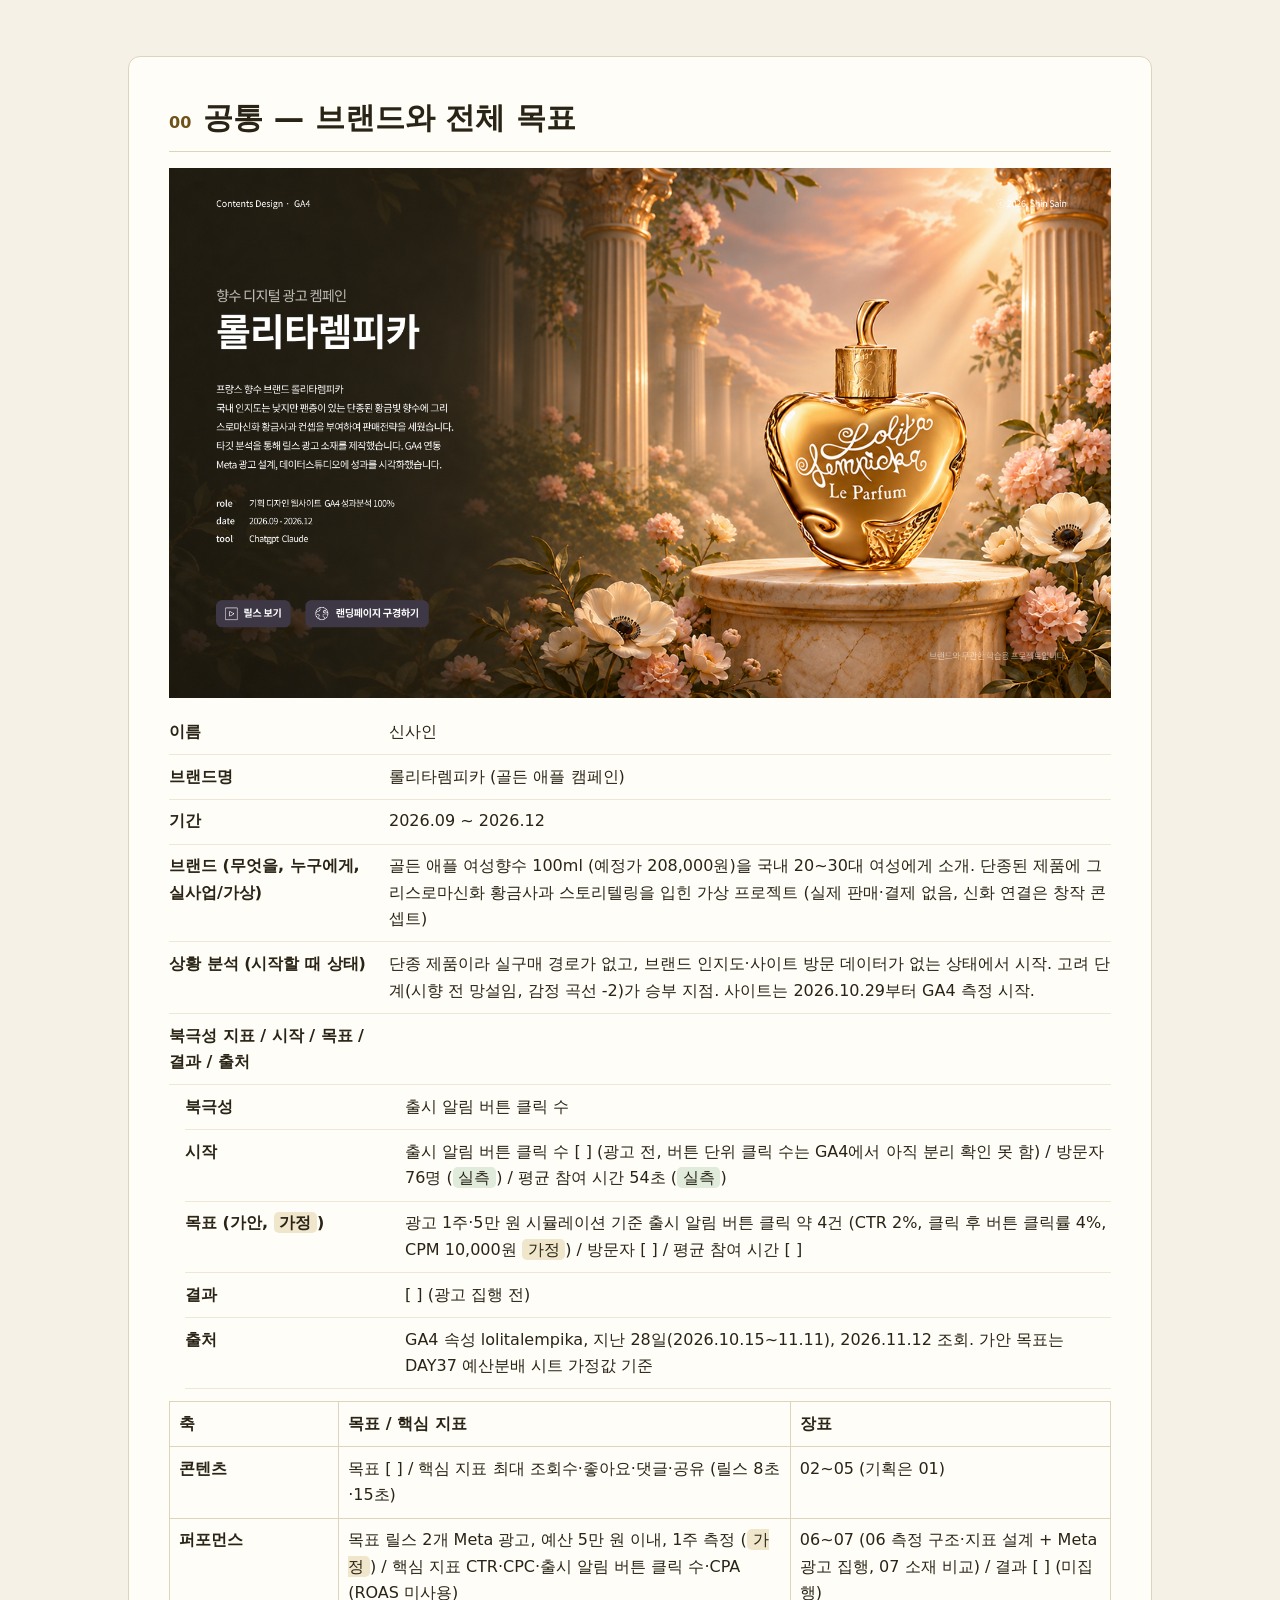
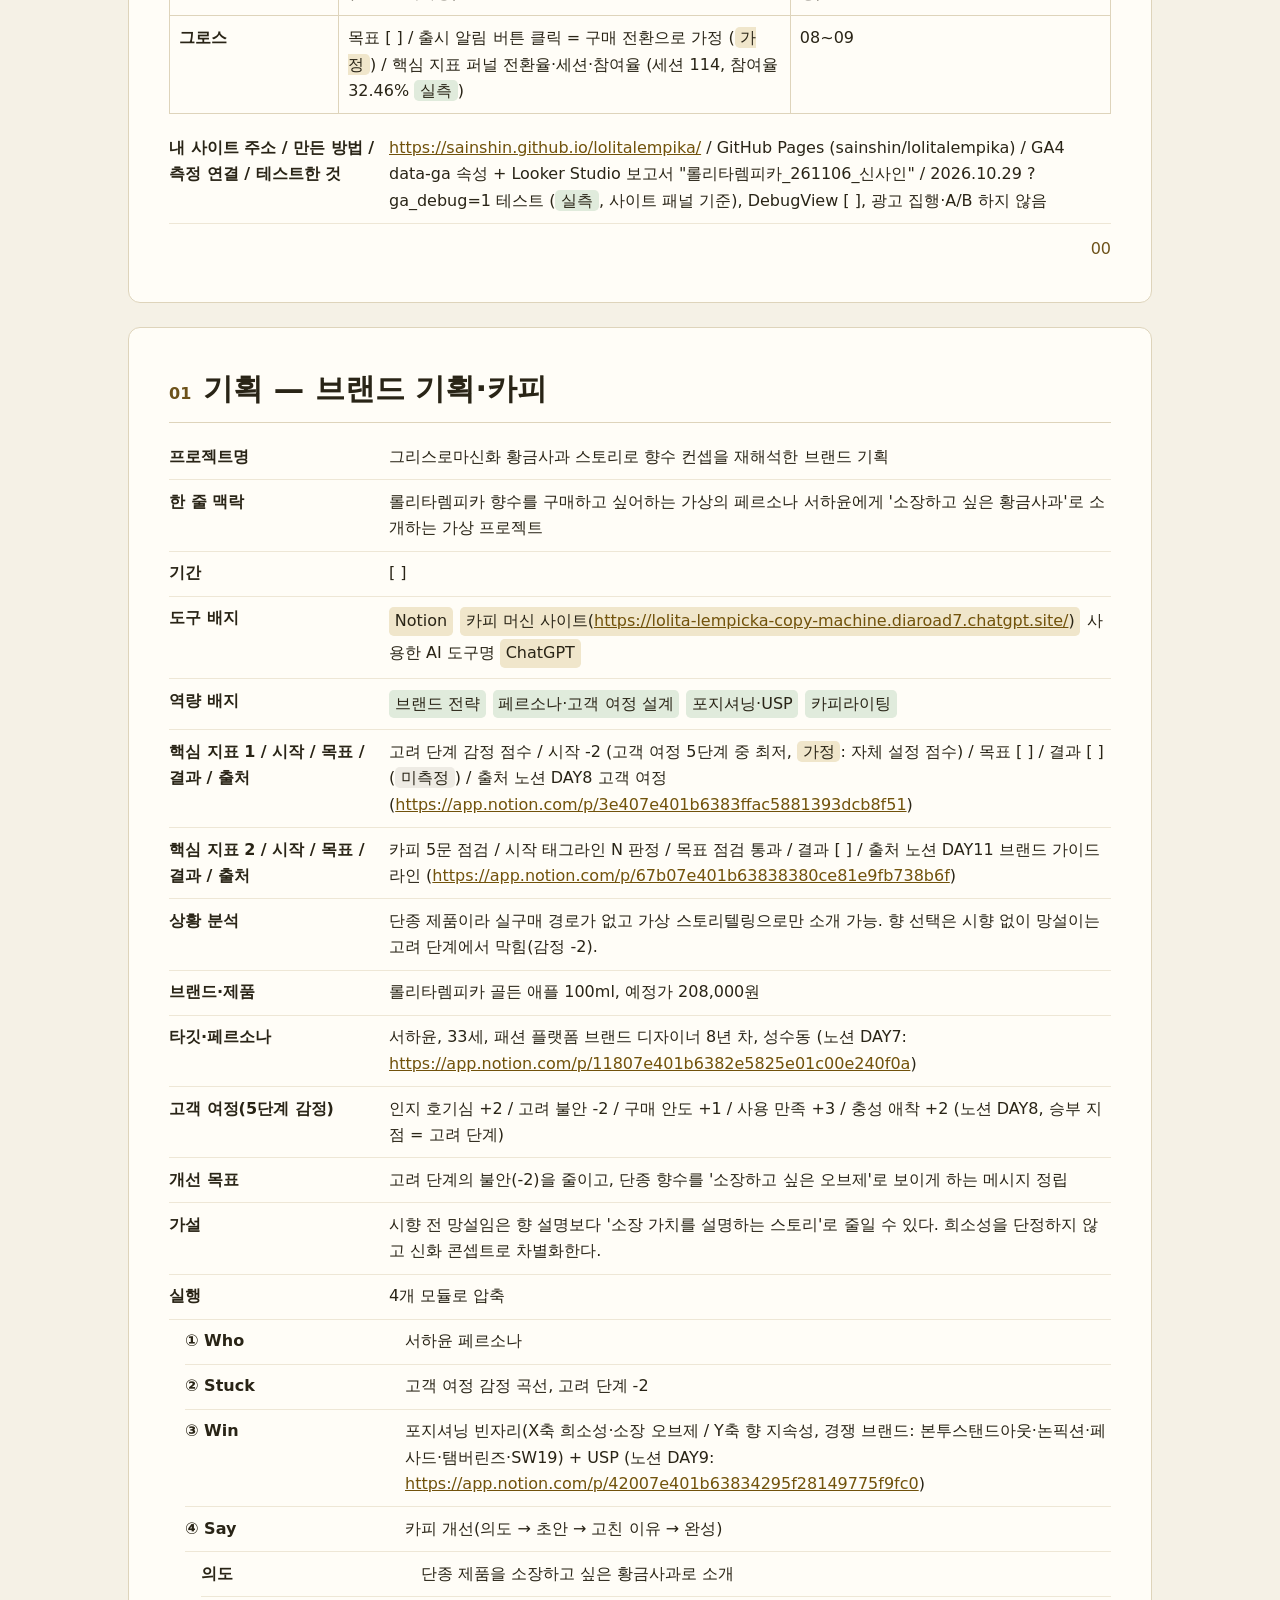
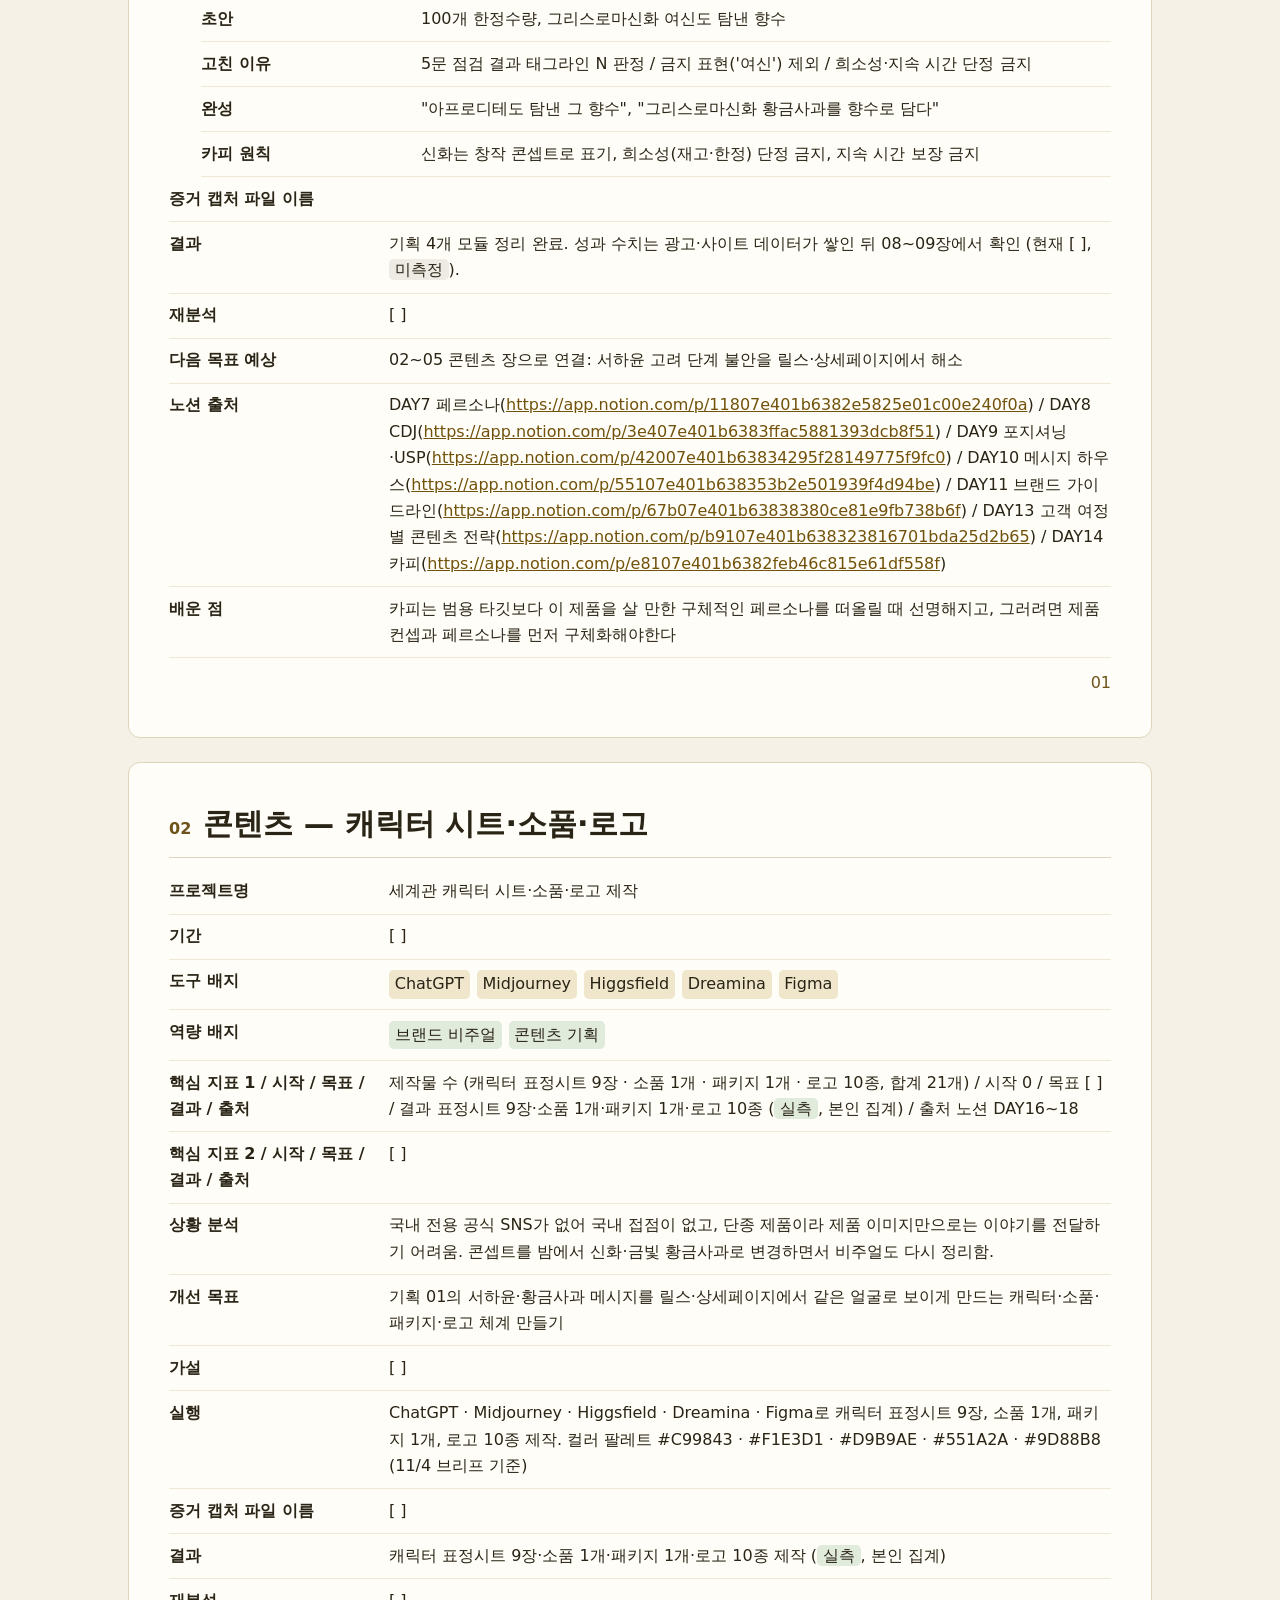
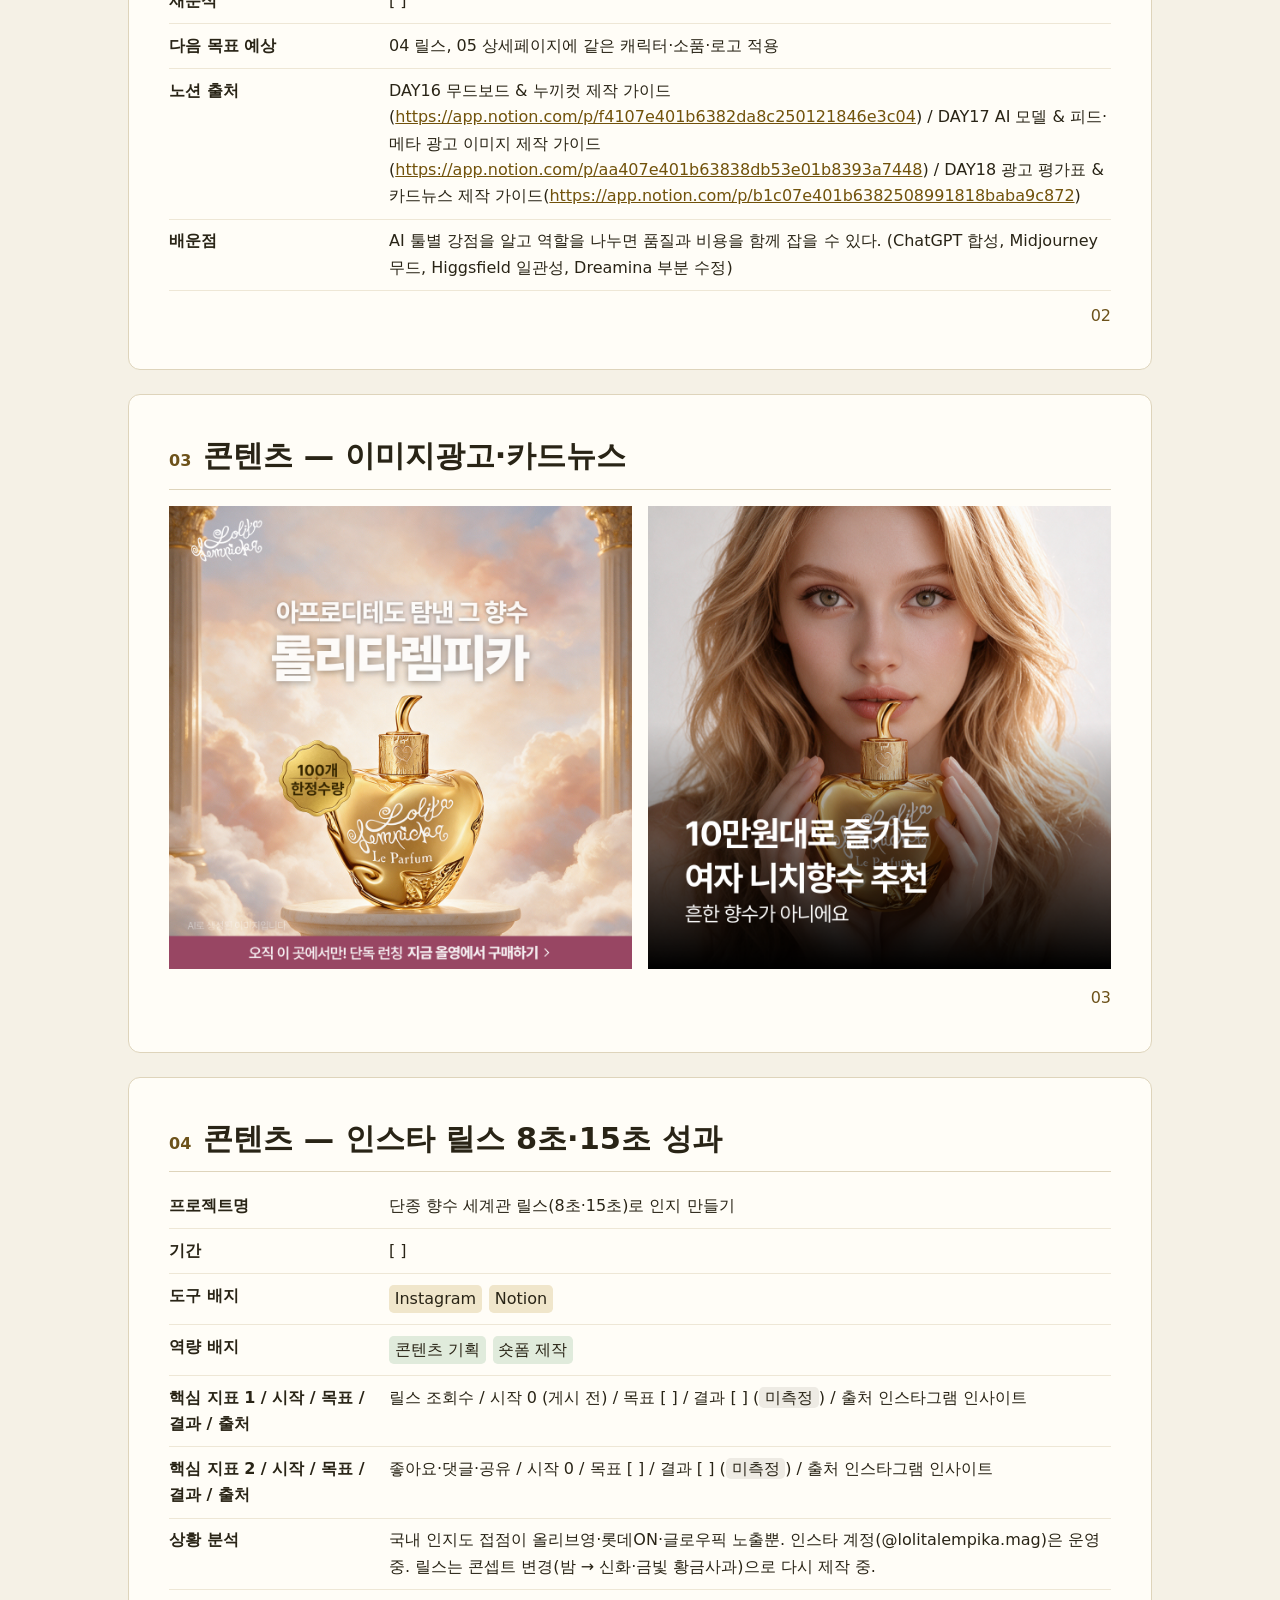
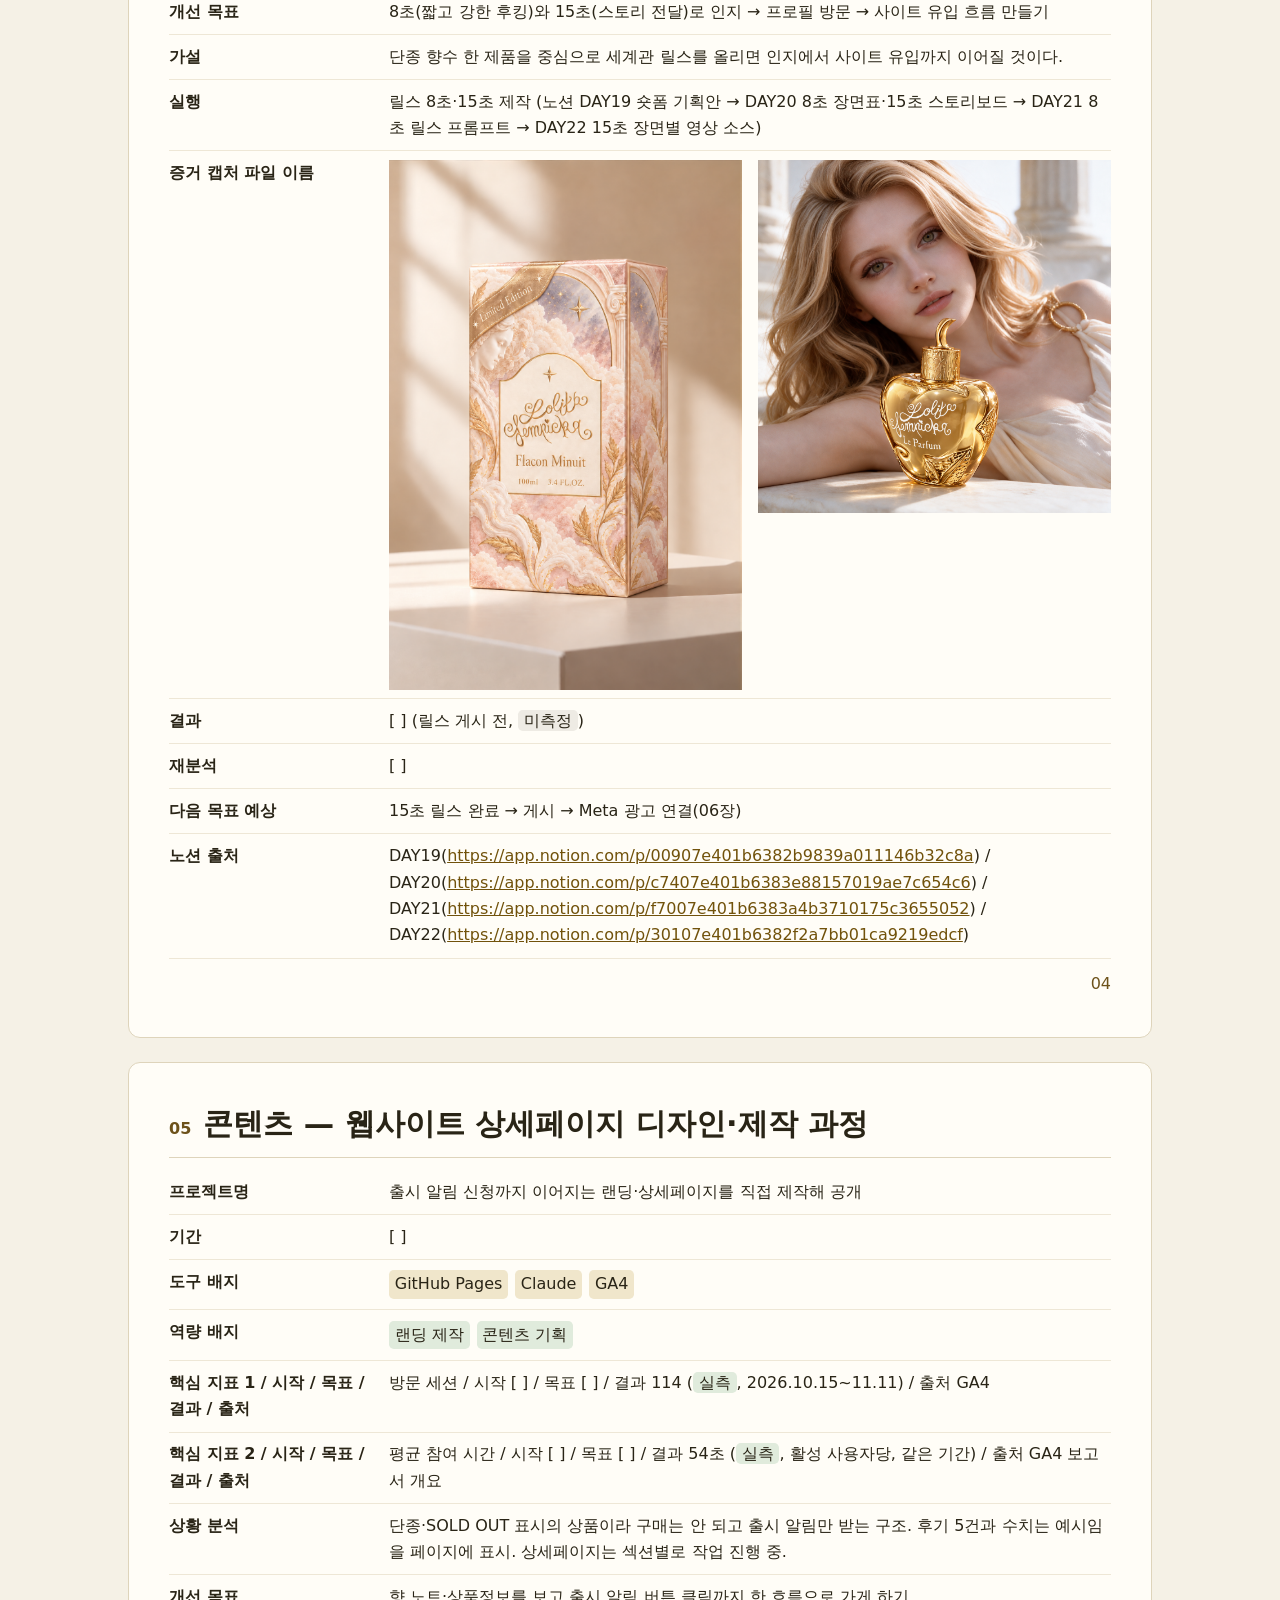
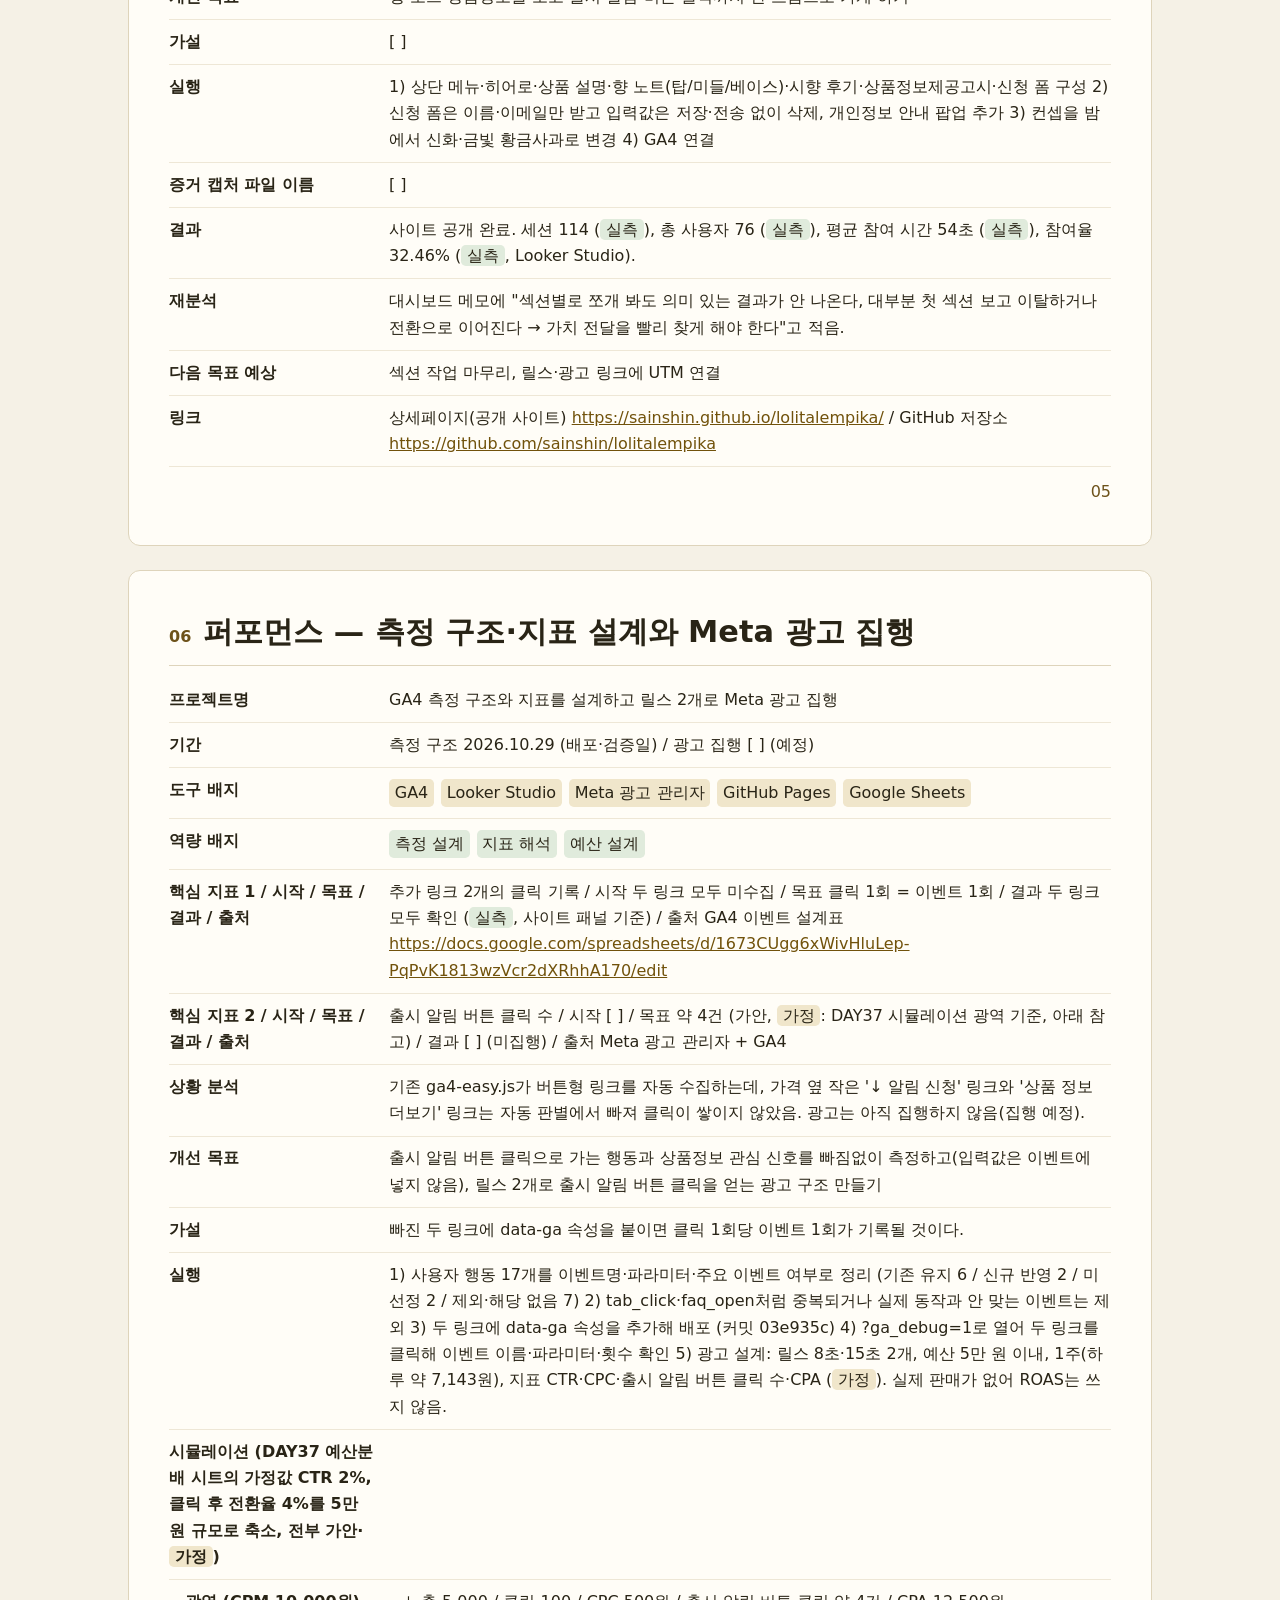
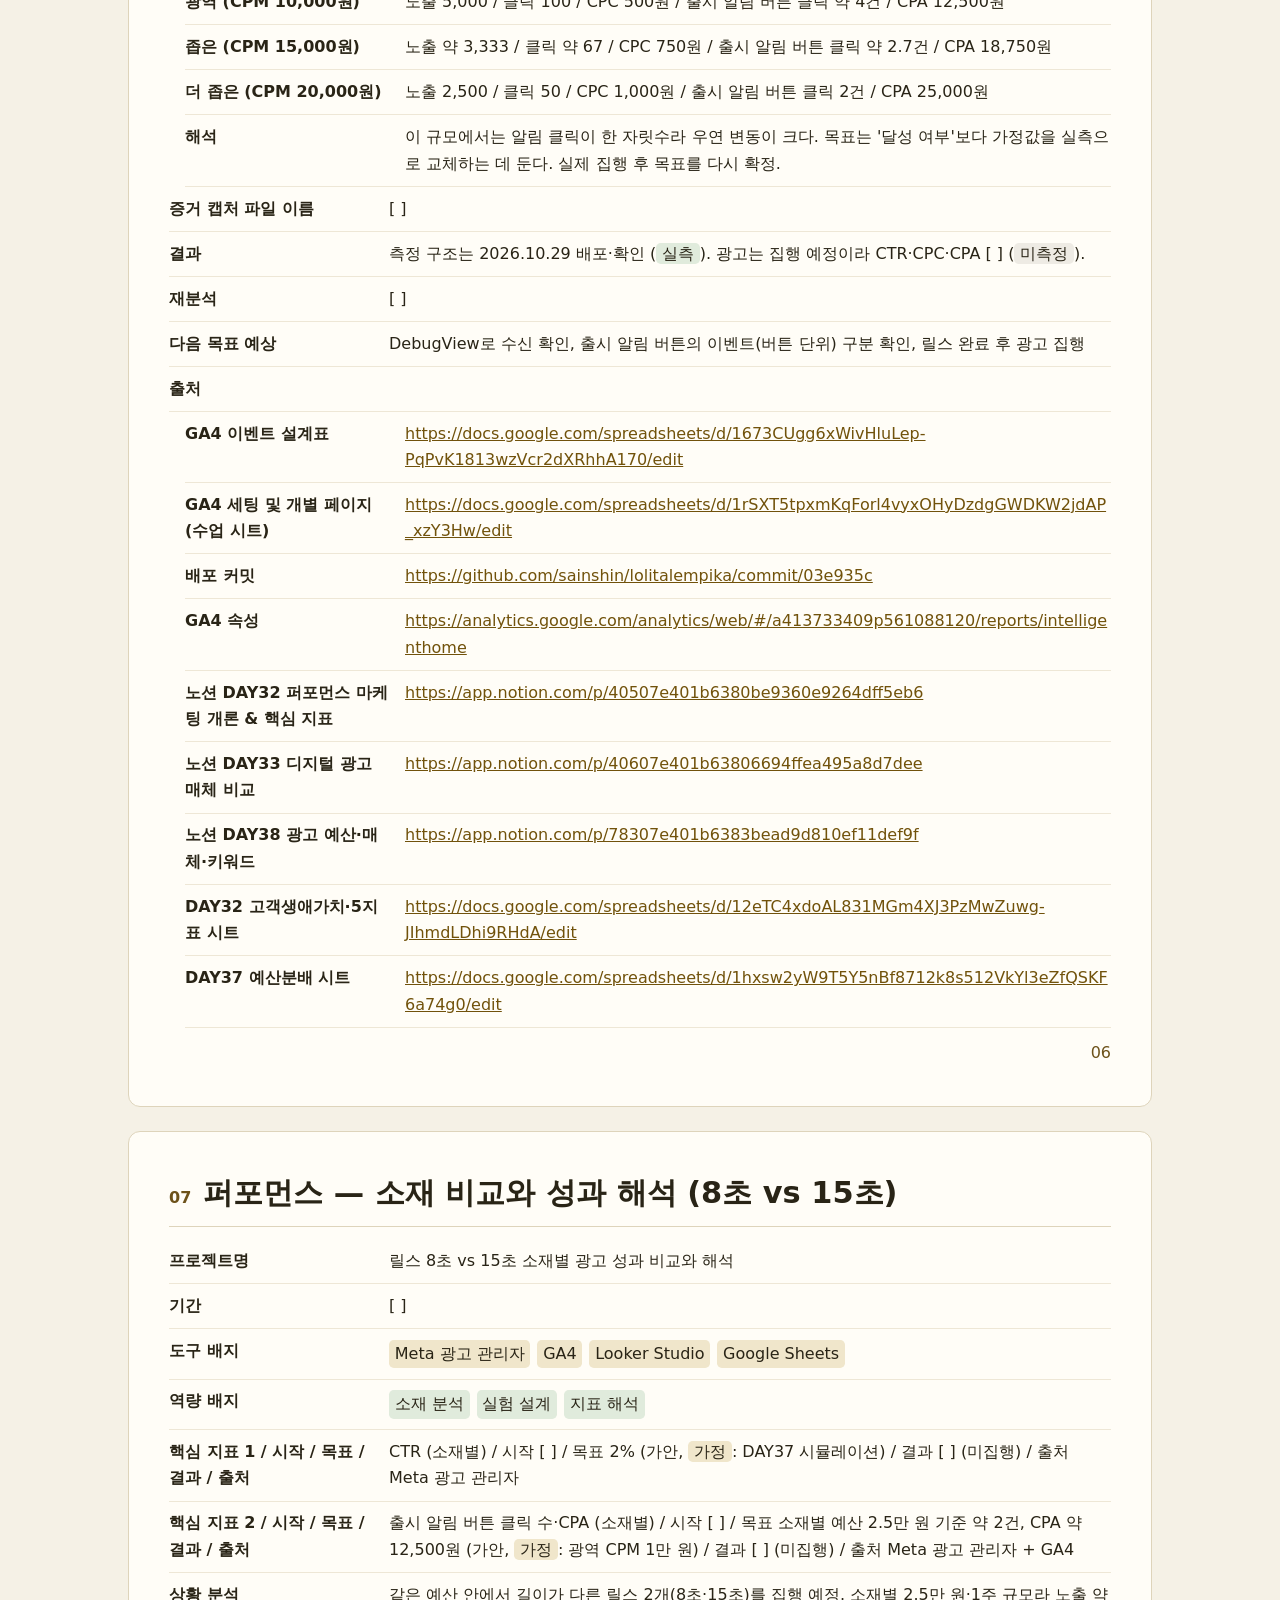
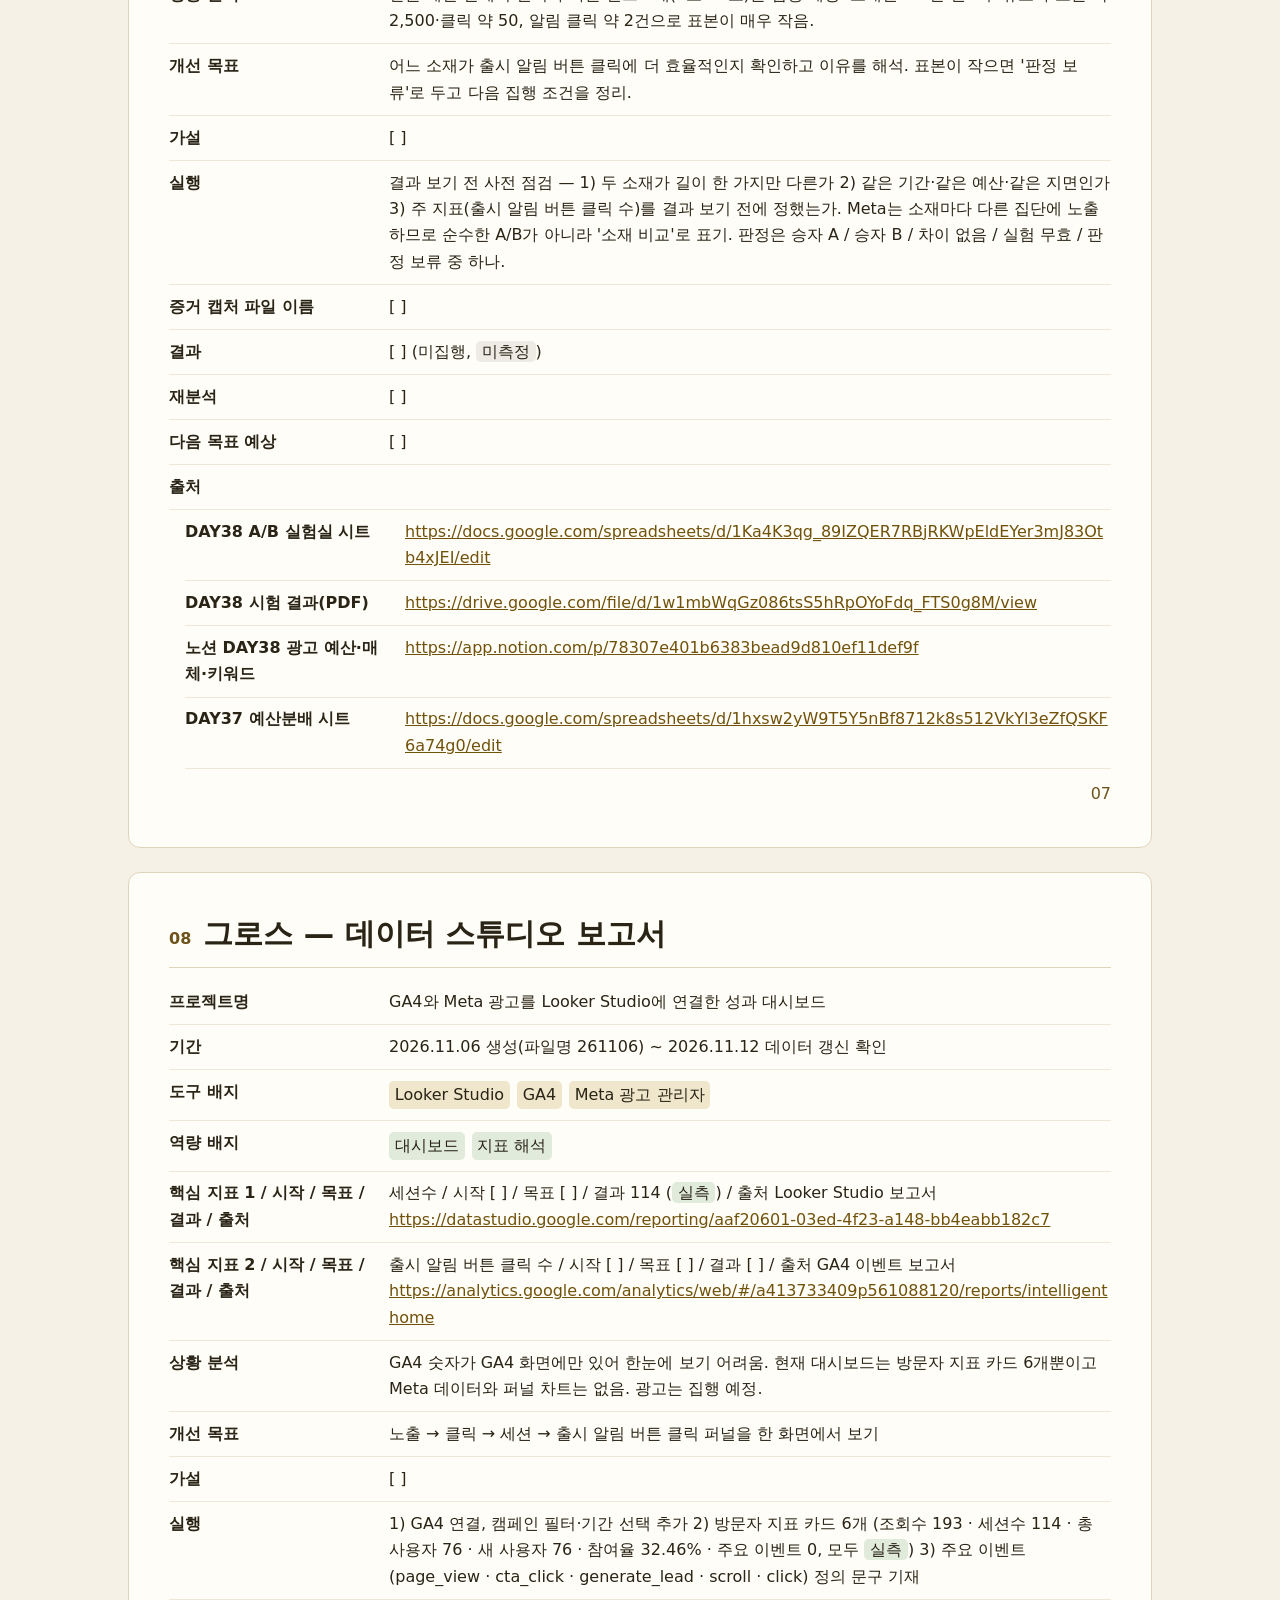
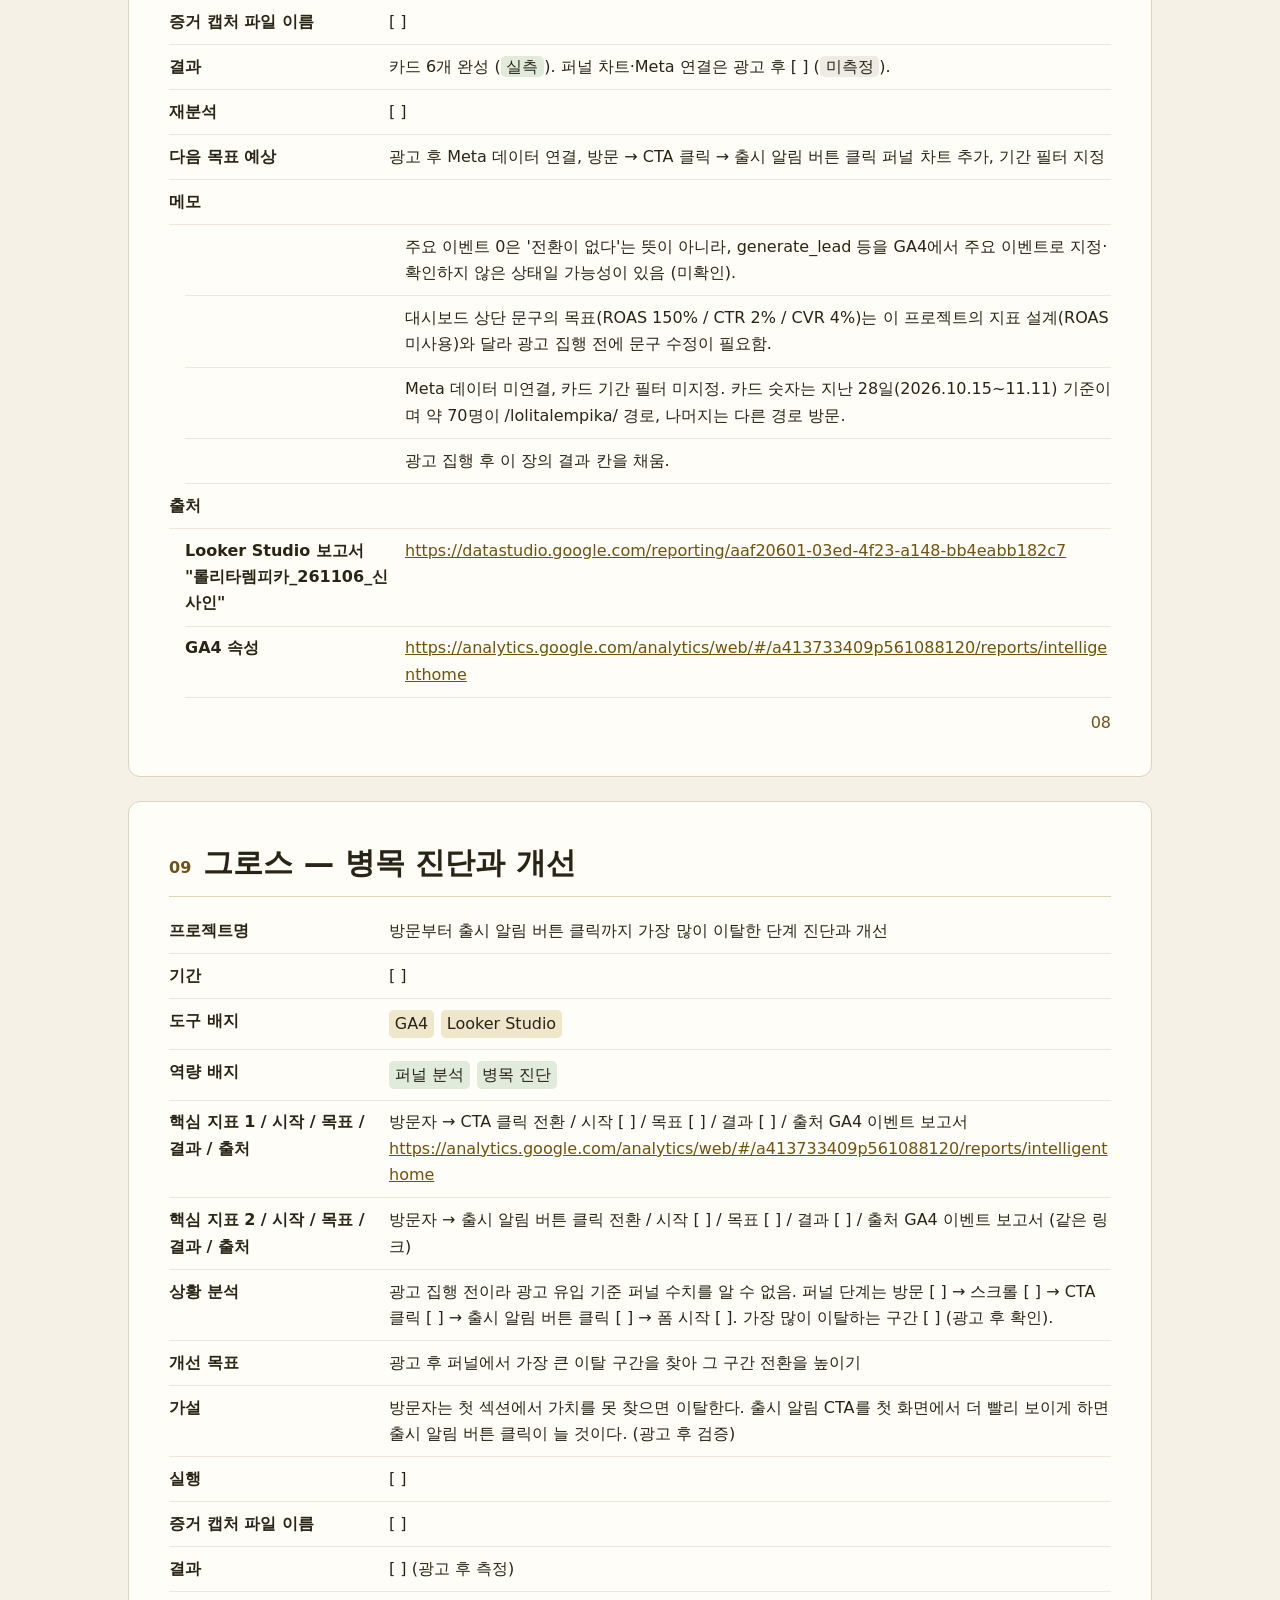
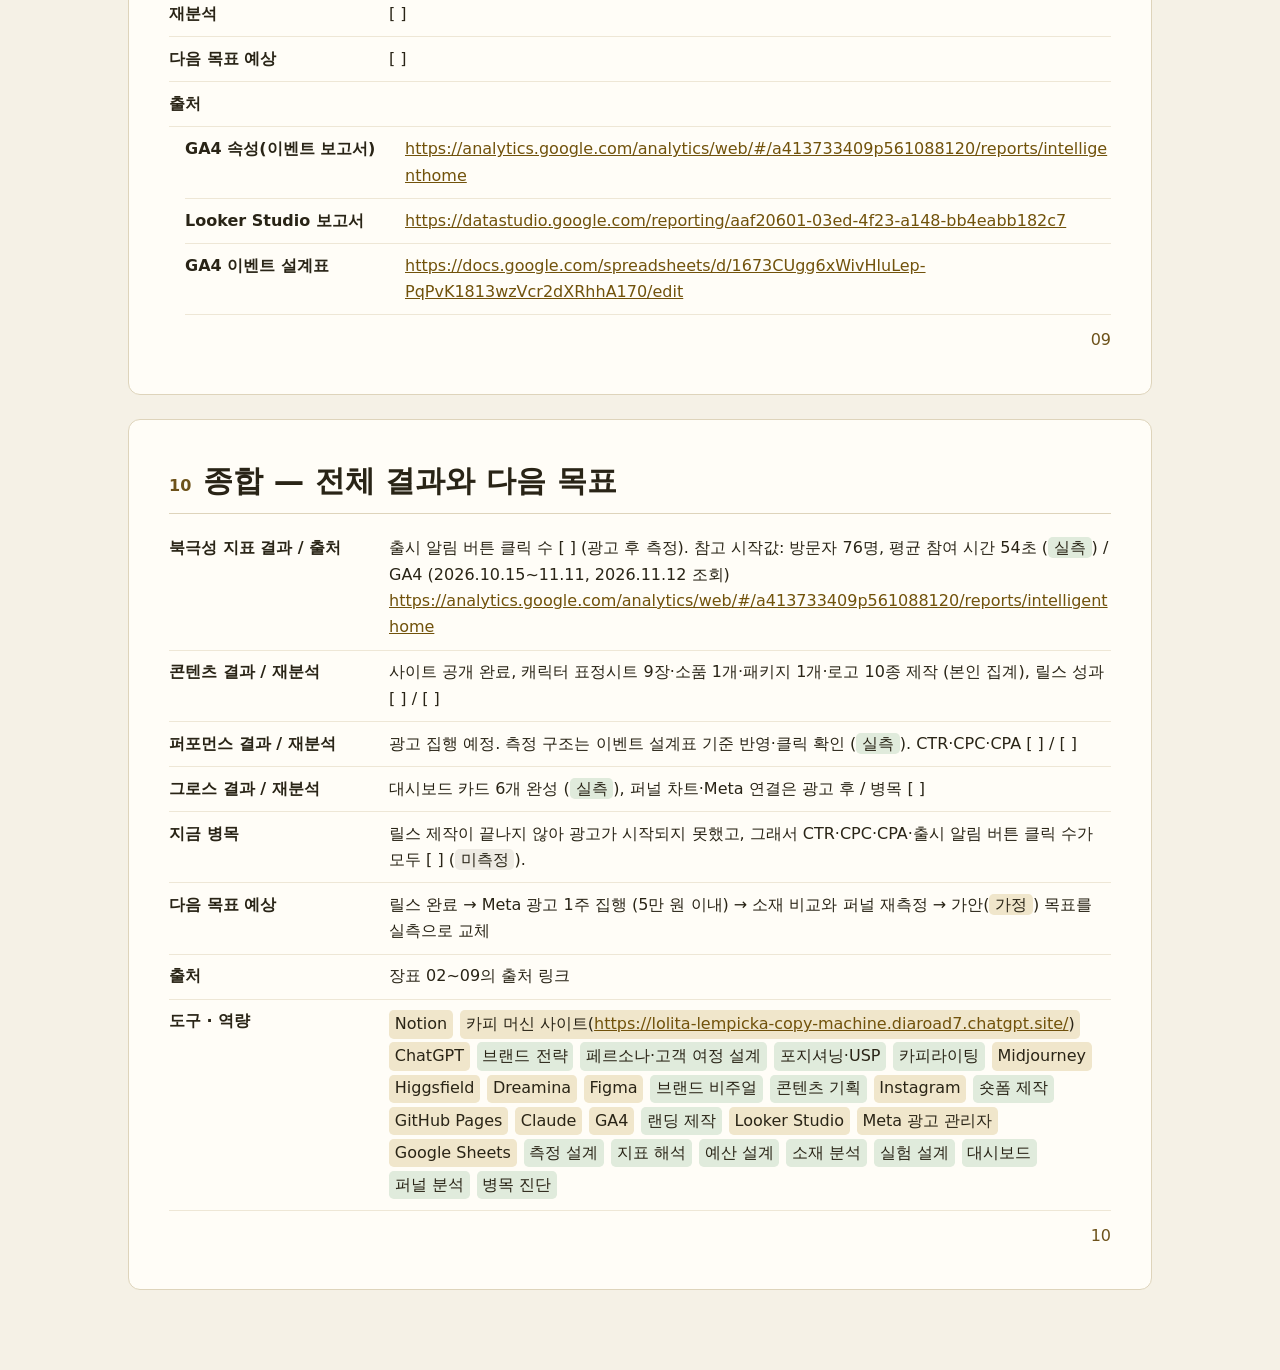
==== commit 84b4d027: "04장 릴스 이미지 추가" ====
--- a/portfolio/index.html
+++ b/portfolio/index.html
@@ -137,7 +137,10 @@
 <div class="row"><dt>개선 목표</dt><dd>8초(짧고 강한 후킹)와 15초(스토리 전달)로 인지 → 프로필 방문 → 사이트 유입 흐름 만들기</dd></div>
 <div class="row"><dt>가설</dt><dd>단종 향수 한 제품을 중심으로 세계관 릴스를 올리면 인지에서 사이트 유입까지 이어질 것이다.</dd></div>
 <div class="row"><dt>실행</dt><dd>릴스 8초·15초 제작 (노션 DAY19 숏폼 기획안 → DAY20 8초 장면표·15초 스토리보드 → DAY21 8초 릴스 프롬프트 → DAY22 15초 장면별 영상 소스)</dd></div>
-<div class="row"><dt>증거 캡처 파일 이름</dt><dd class="shot">[ ]</dd></div>
+<div class="row"><dt>증거 캡처 파일 이름</dt><dd class="shot" style="display: grid; grid-template-columns: repeat(auto-fit, minmax(min(100%, 14rem), 1fr)); gap: 1rem">
+<img src="reels-packaging.png" alt="롤리타렘피카 향수 패키지" width="1024" height="1536">
+<img src="reels-model.png" alt="모델과 롤리타렘피카 골든 애플 향수" width="1254" height="1254">
+</dd></div>
 <div class="row"><dt>결과</dt><dd>[ ] (릴스 게시 전, <span class="tag none">미측정</span>)</dd></div>
 <div class="row"><dt>재분석</dt><dd>[ ]</dd></div>
 <div class="row"><dt>다음 목표 예상</dt><dd>15초 릴스 완료 → 게시 → Meta 광고 연결(06장)</dd></div>
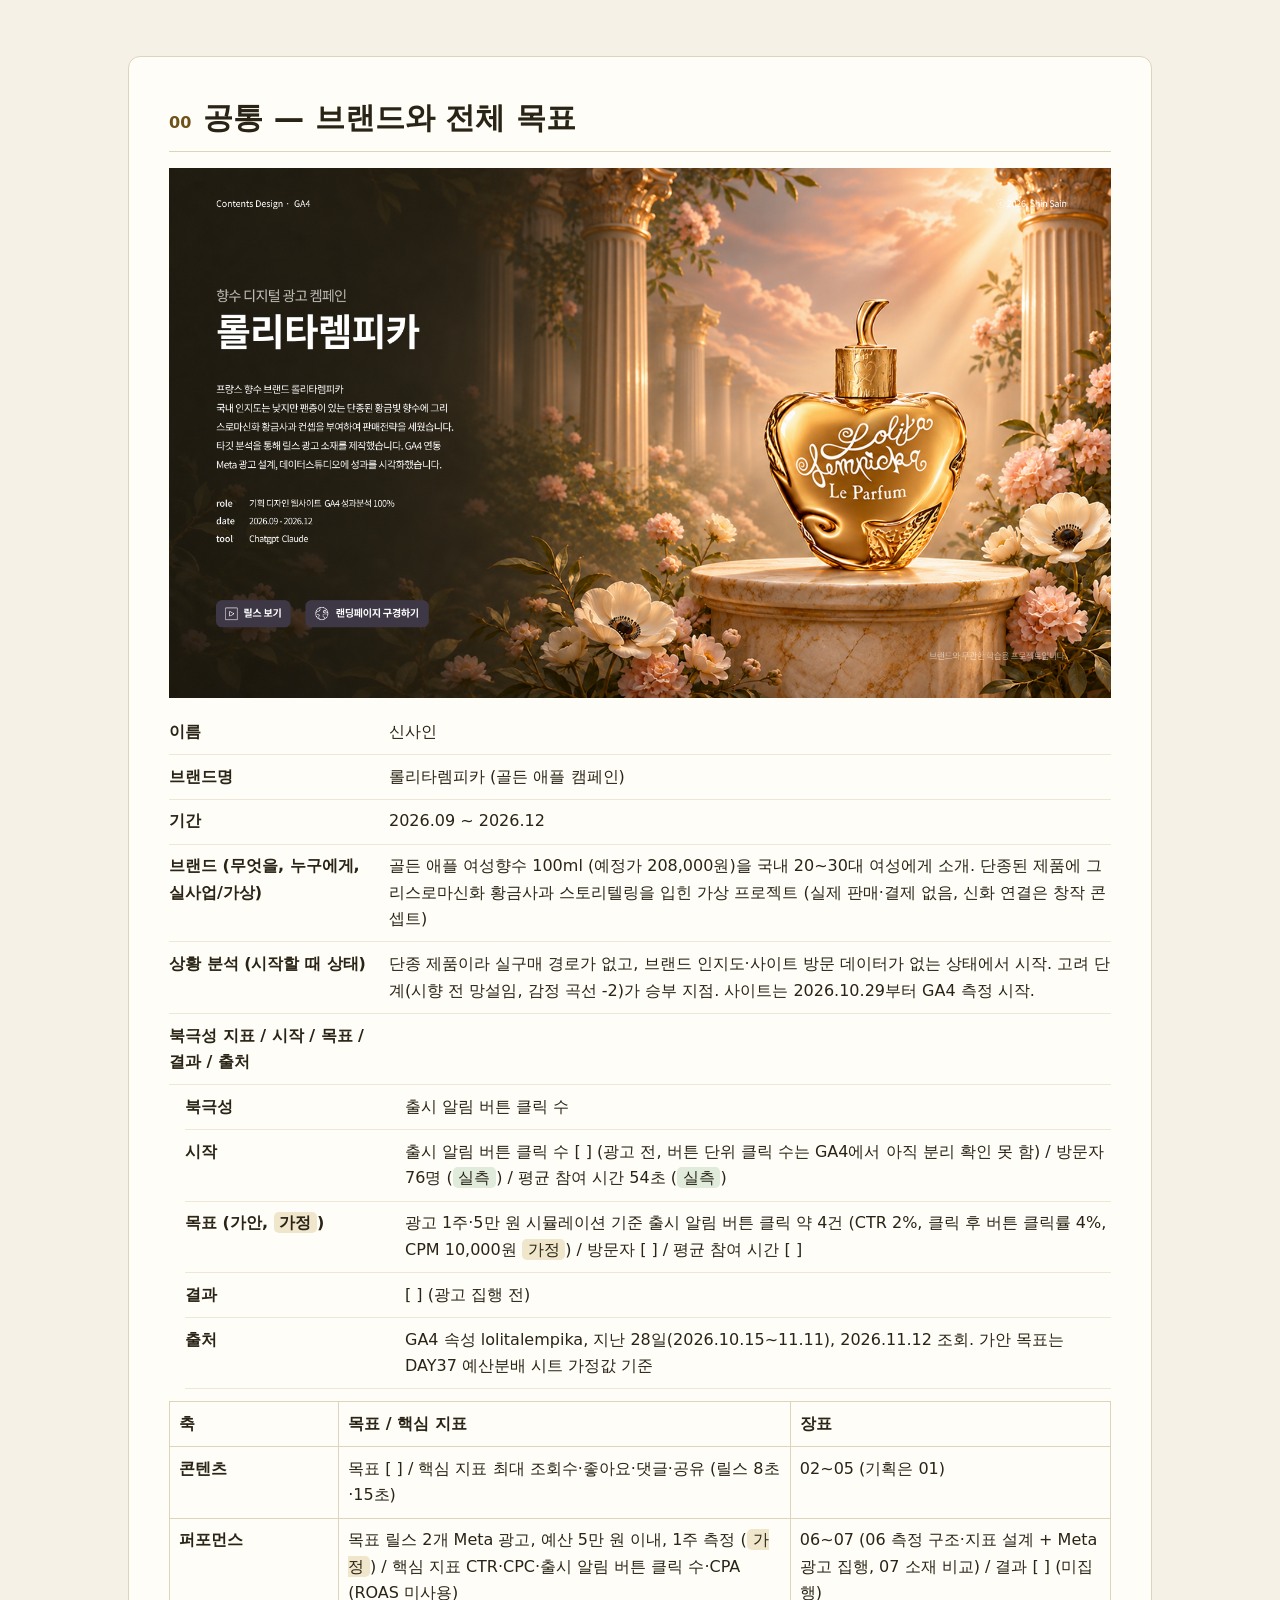
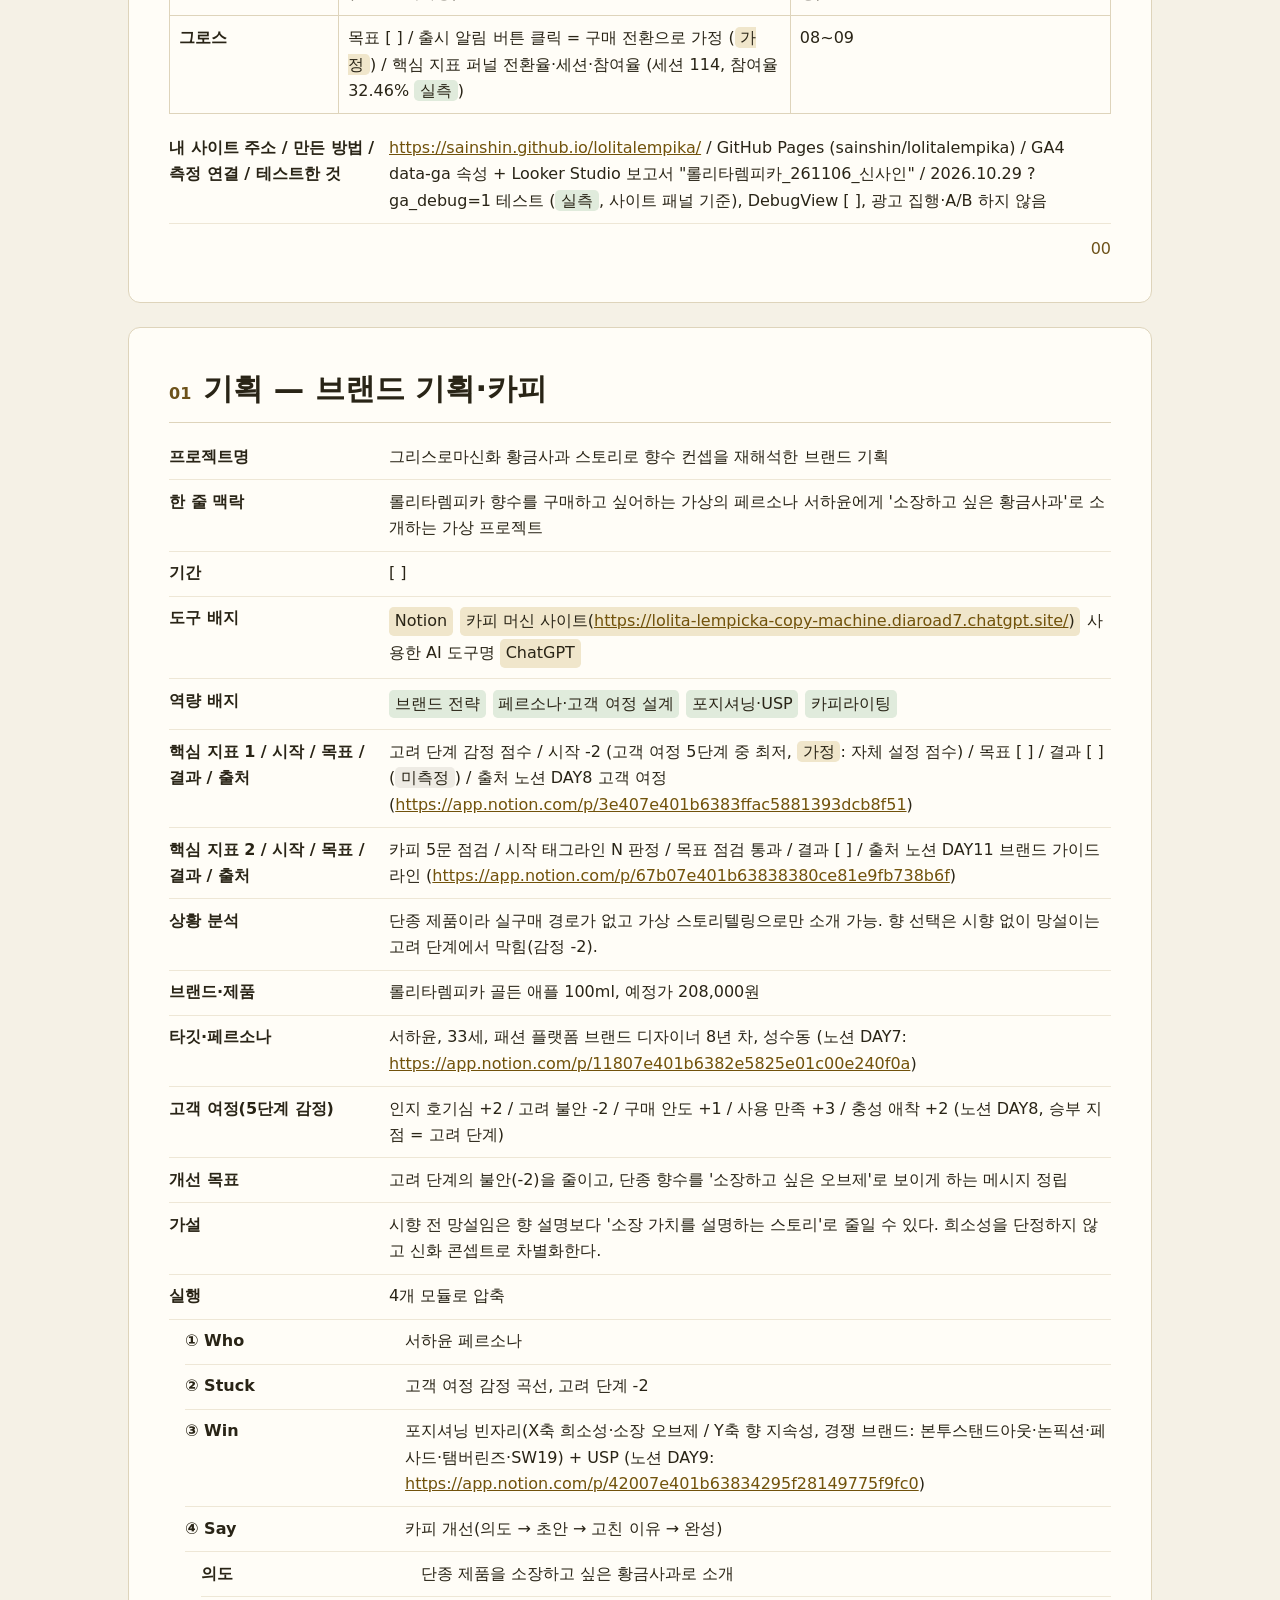
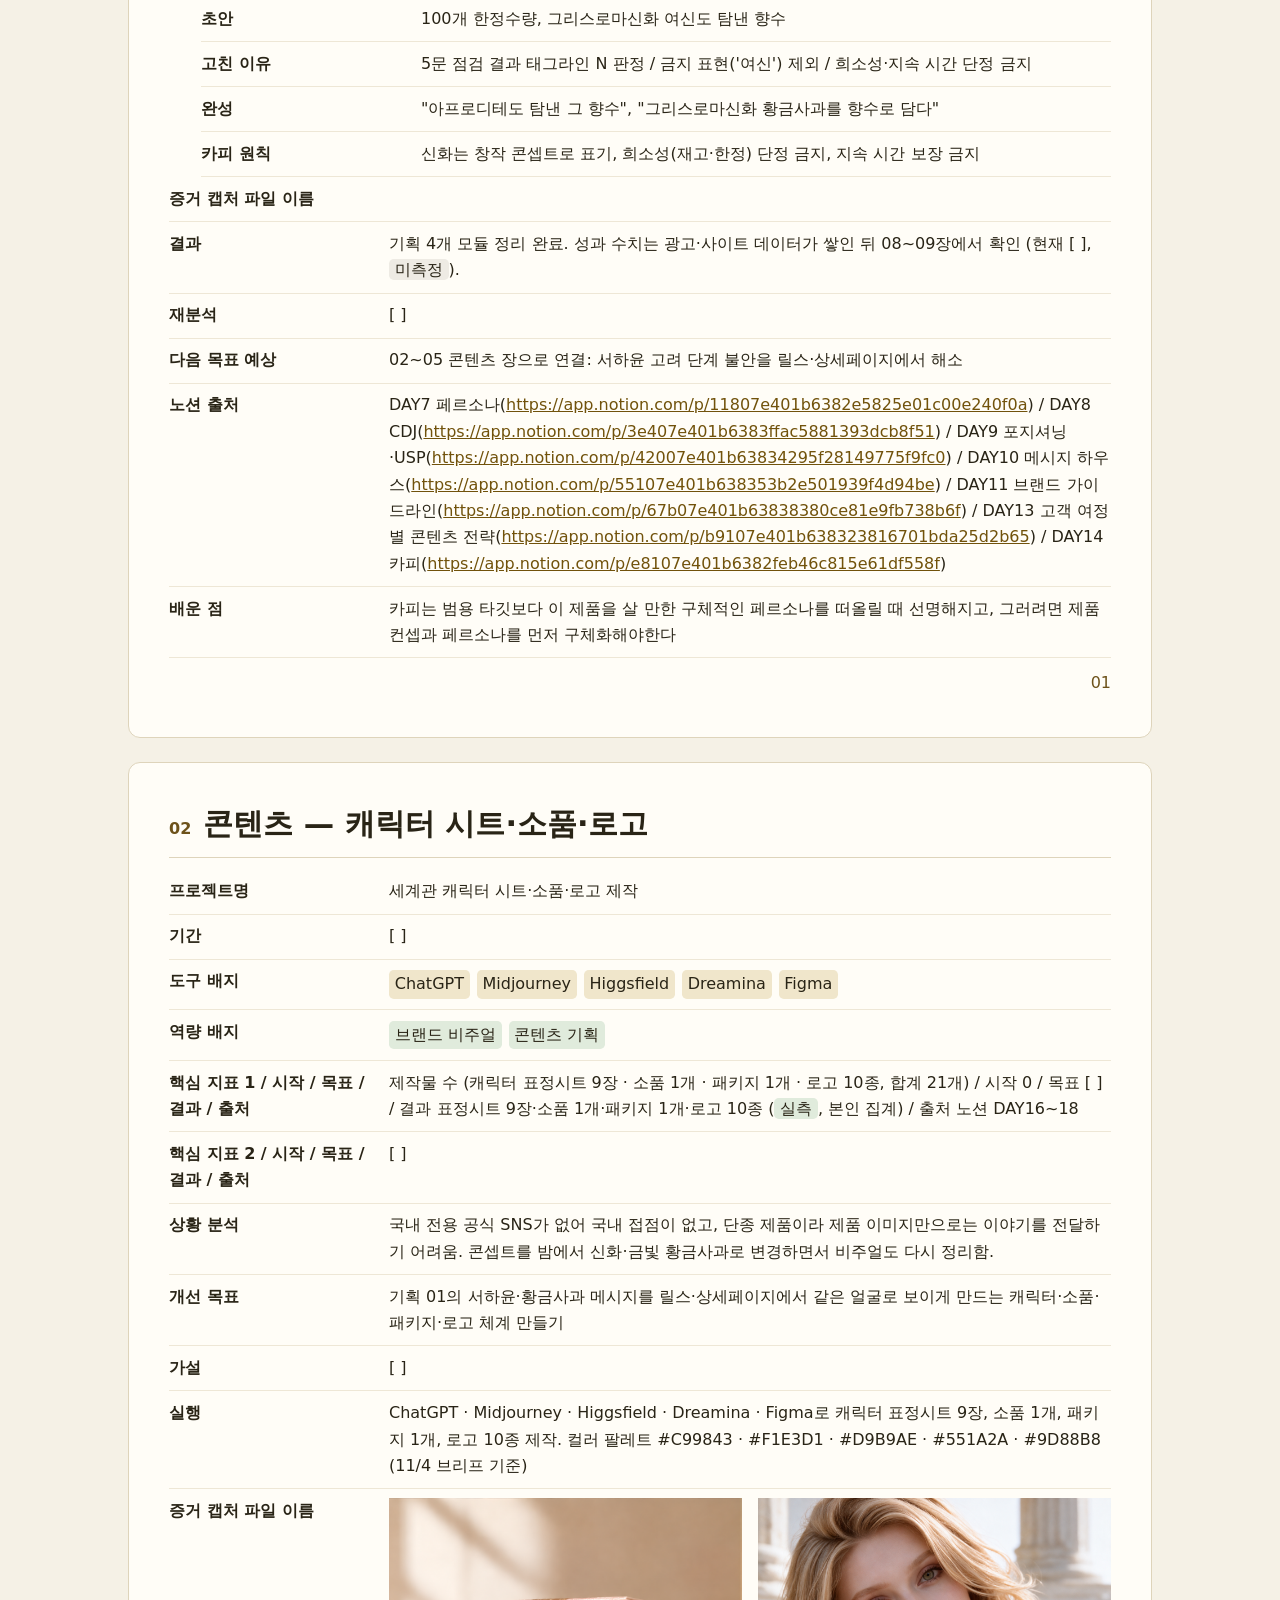
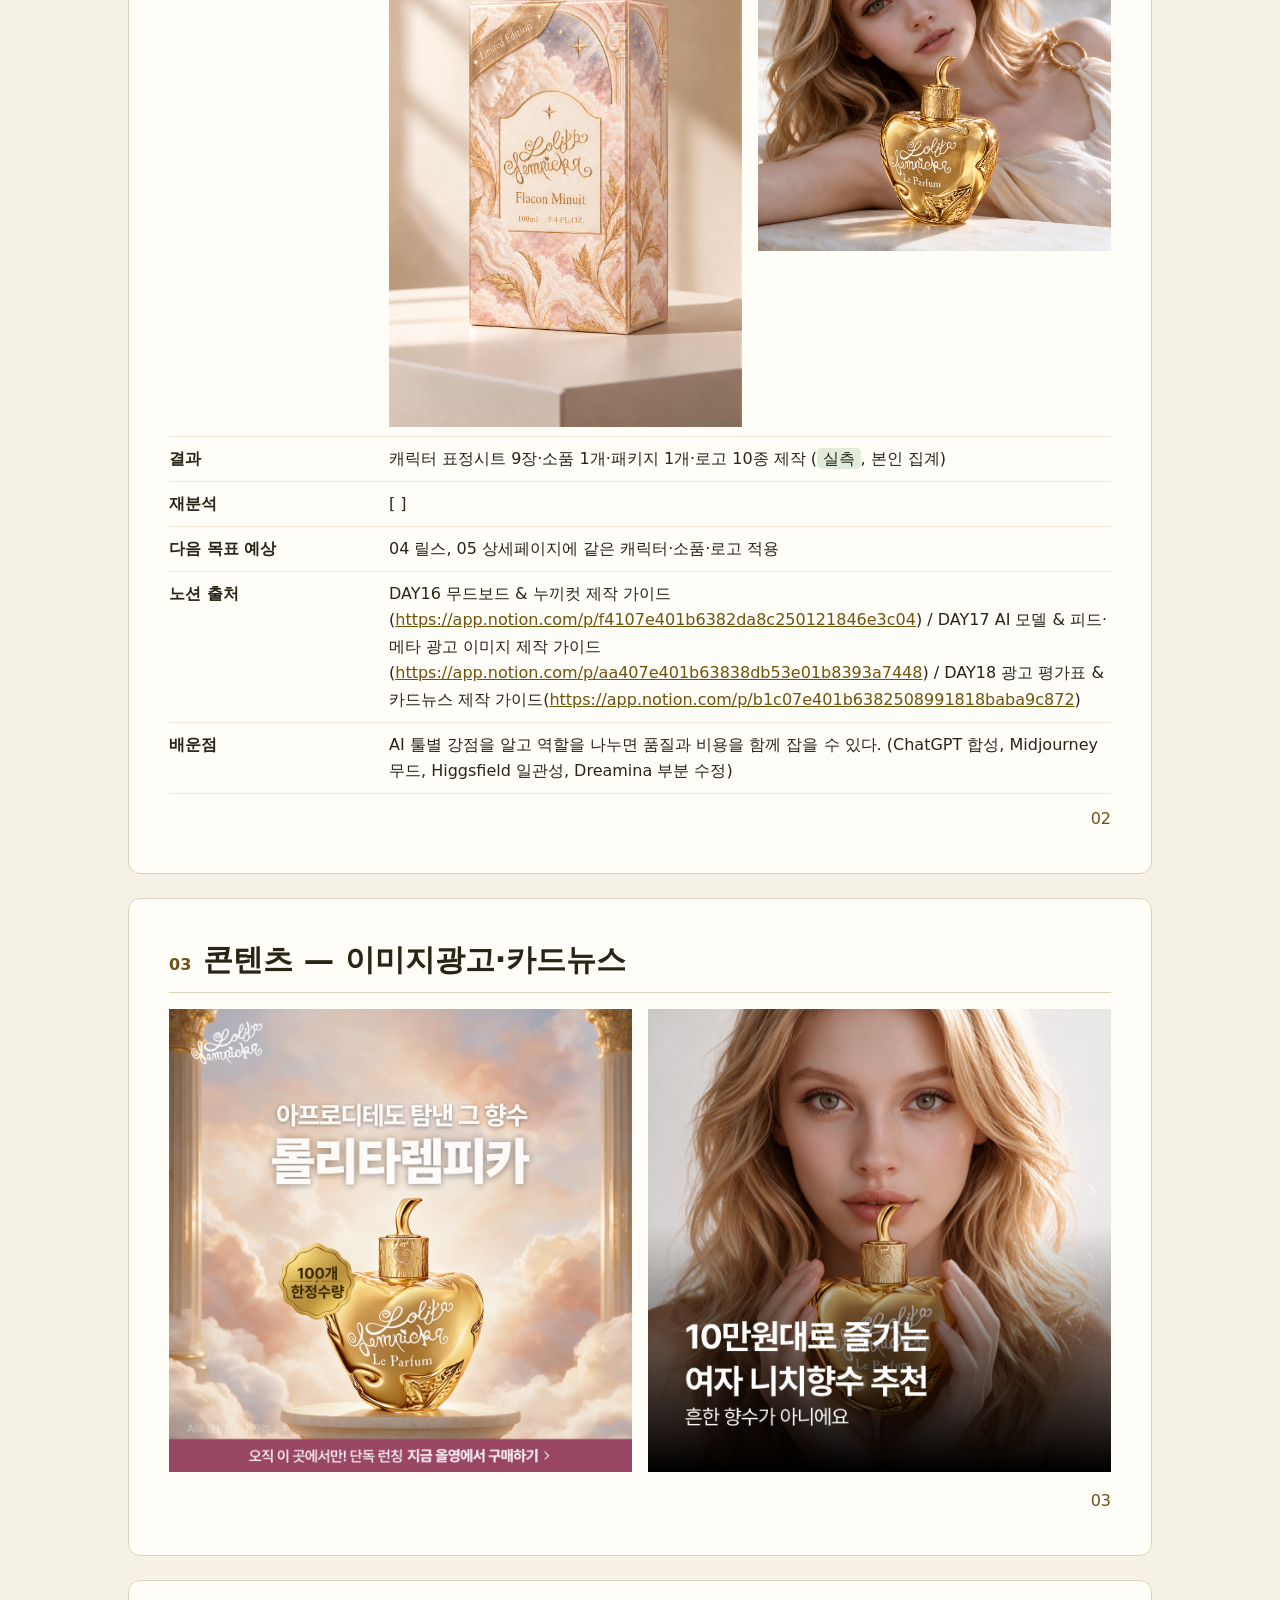
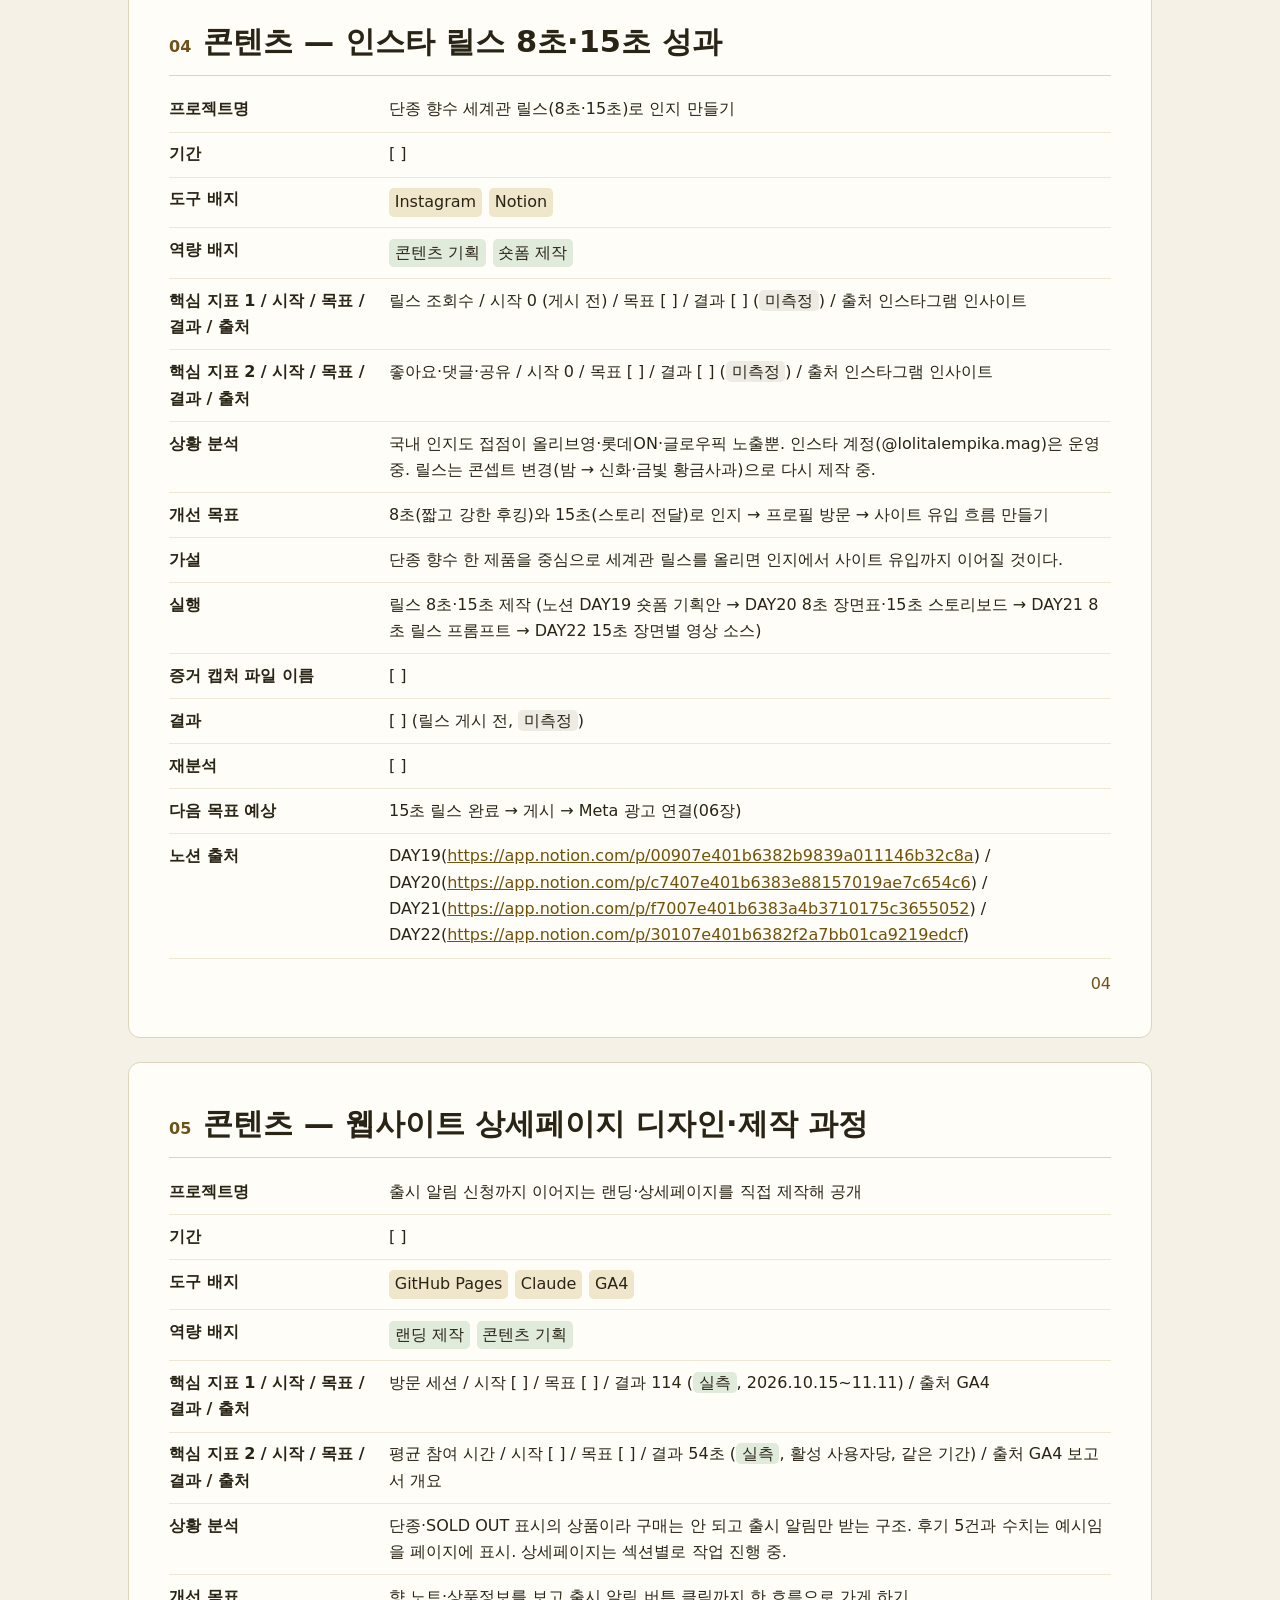
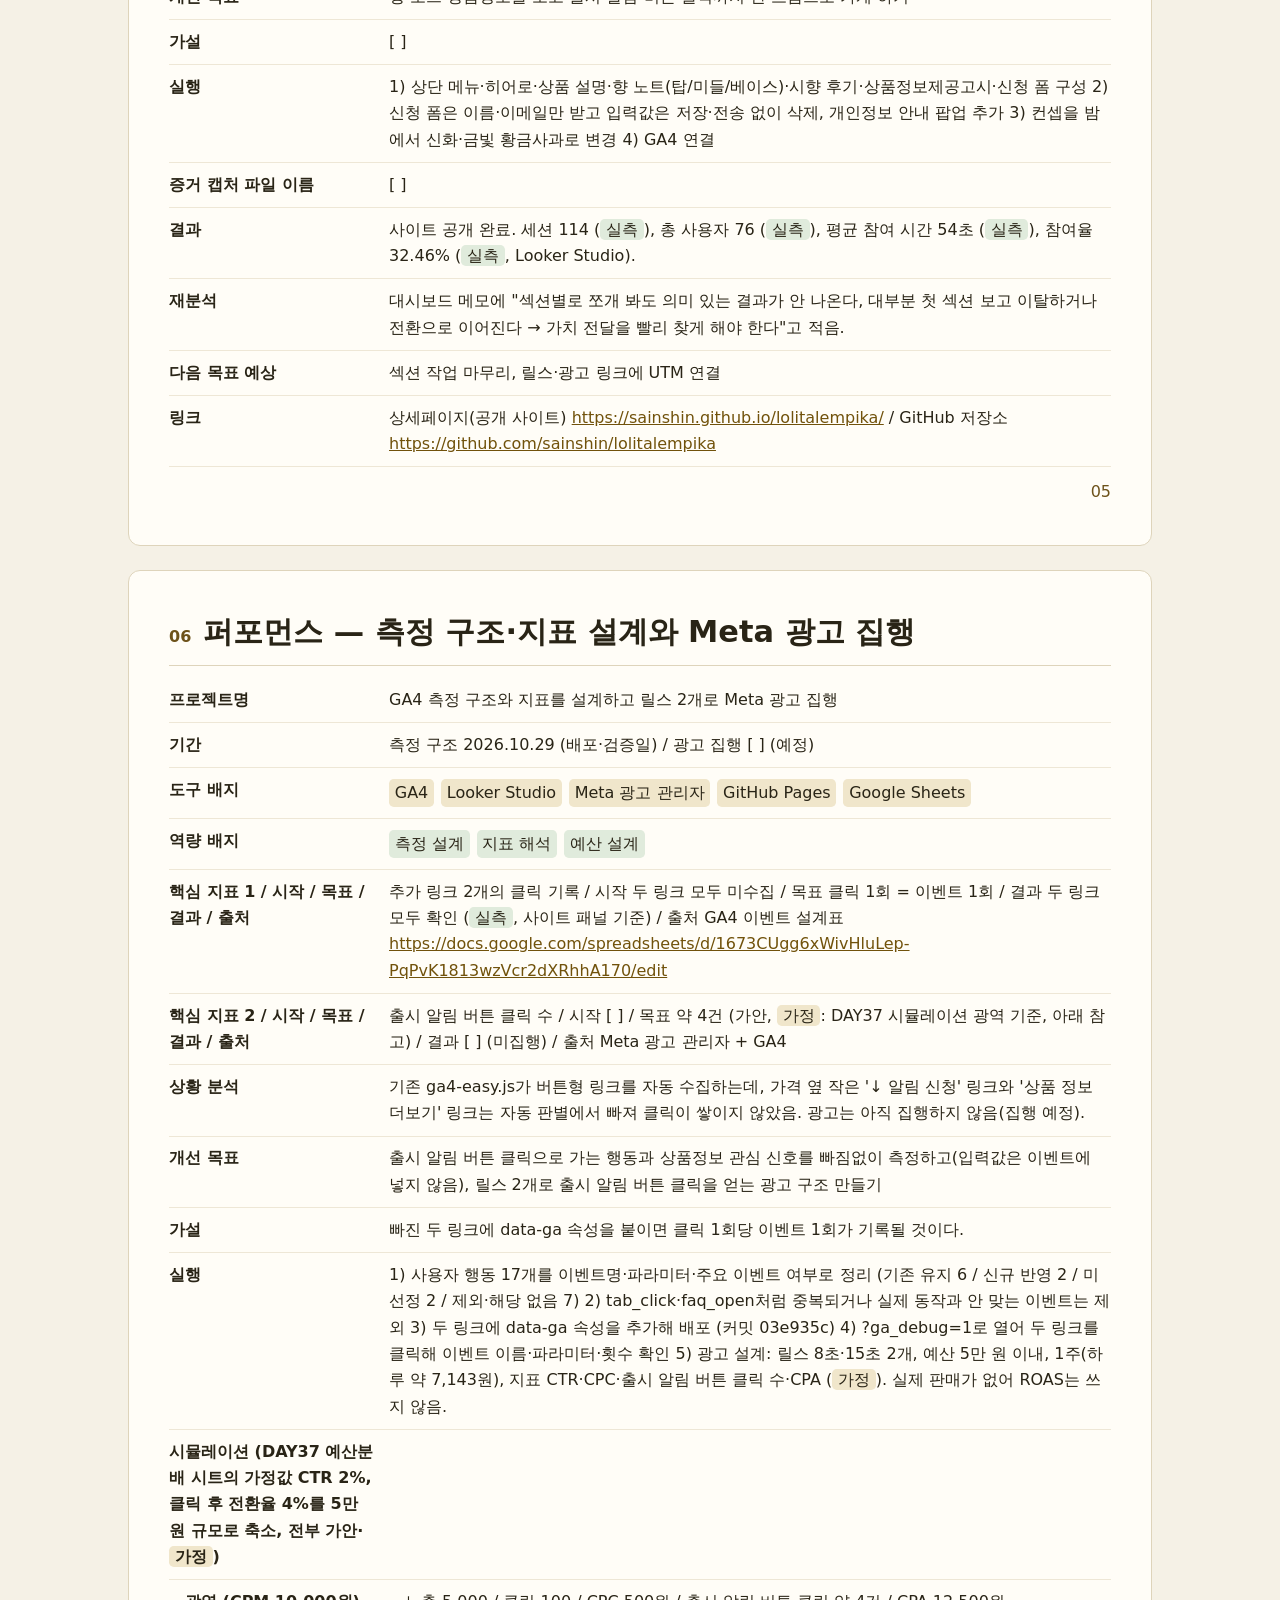
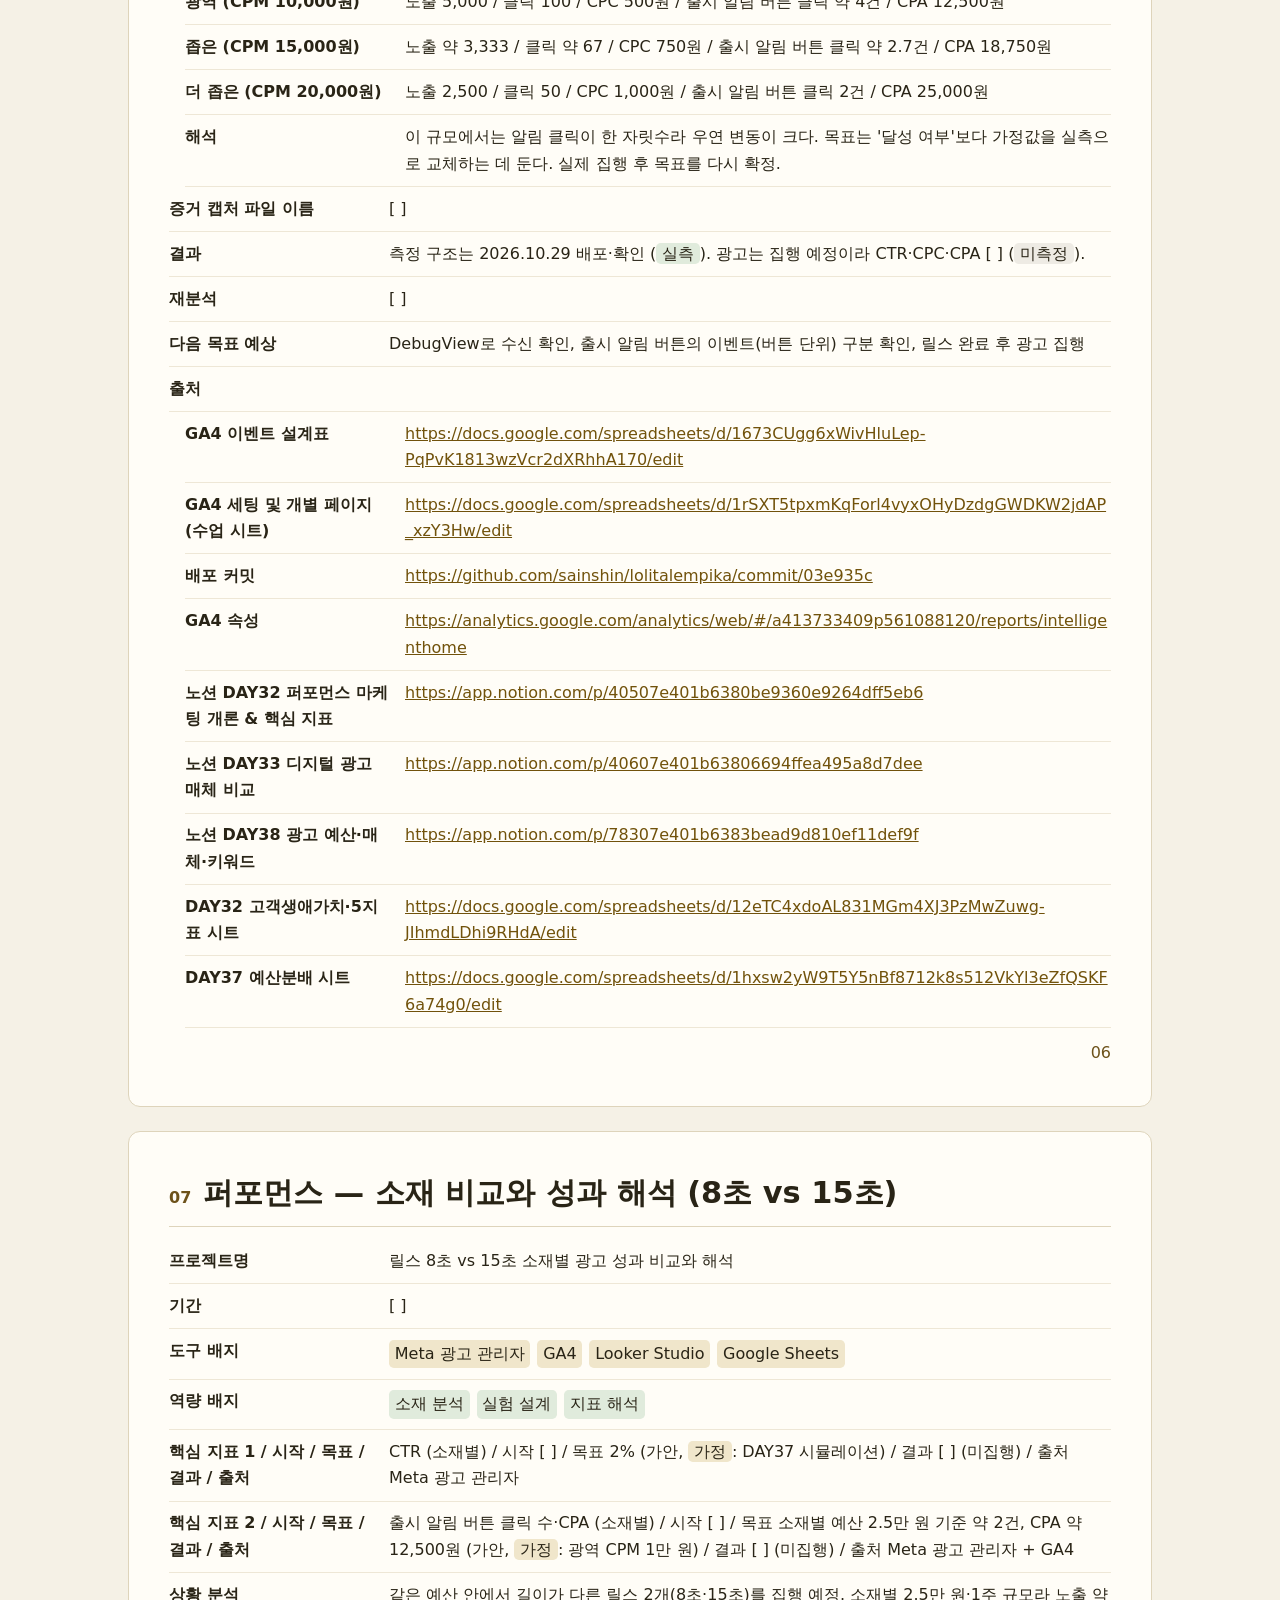
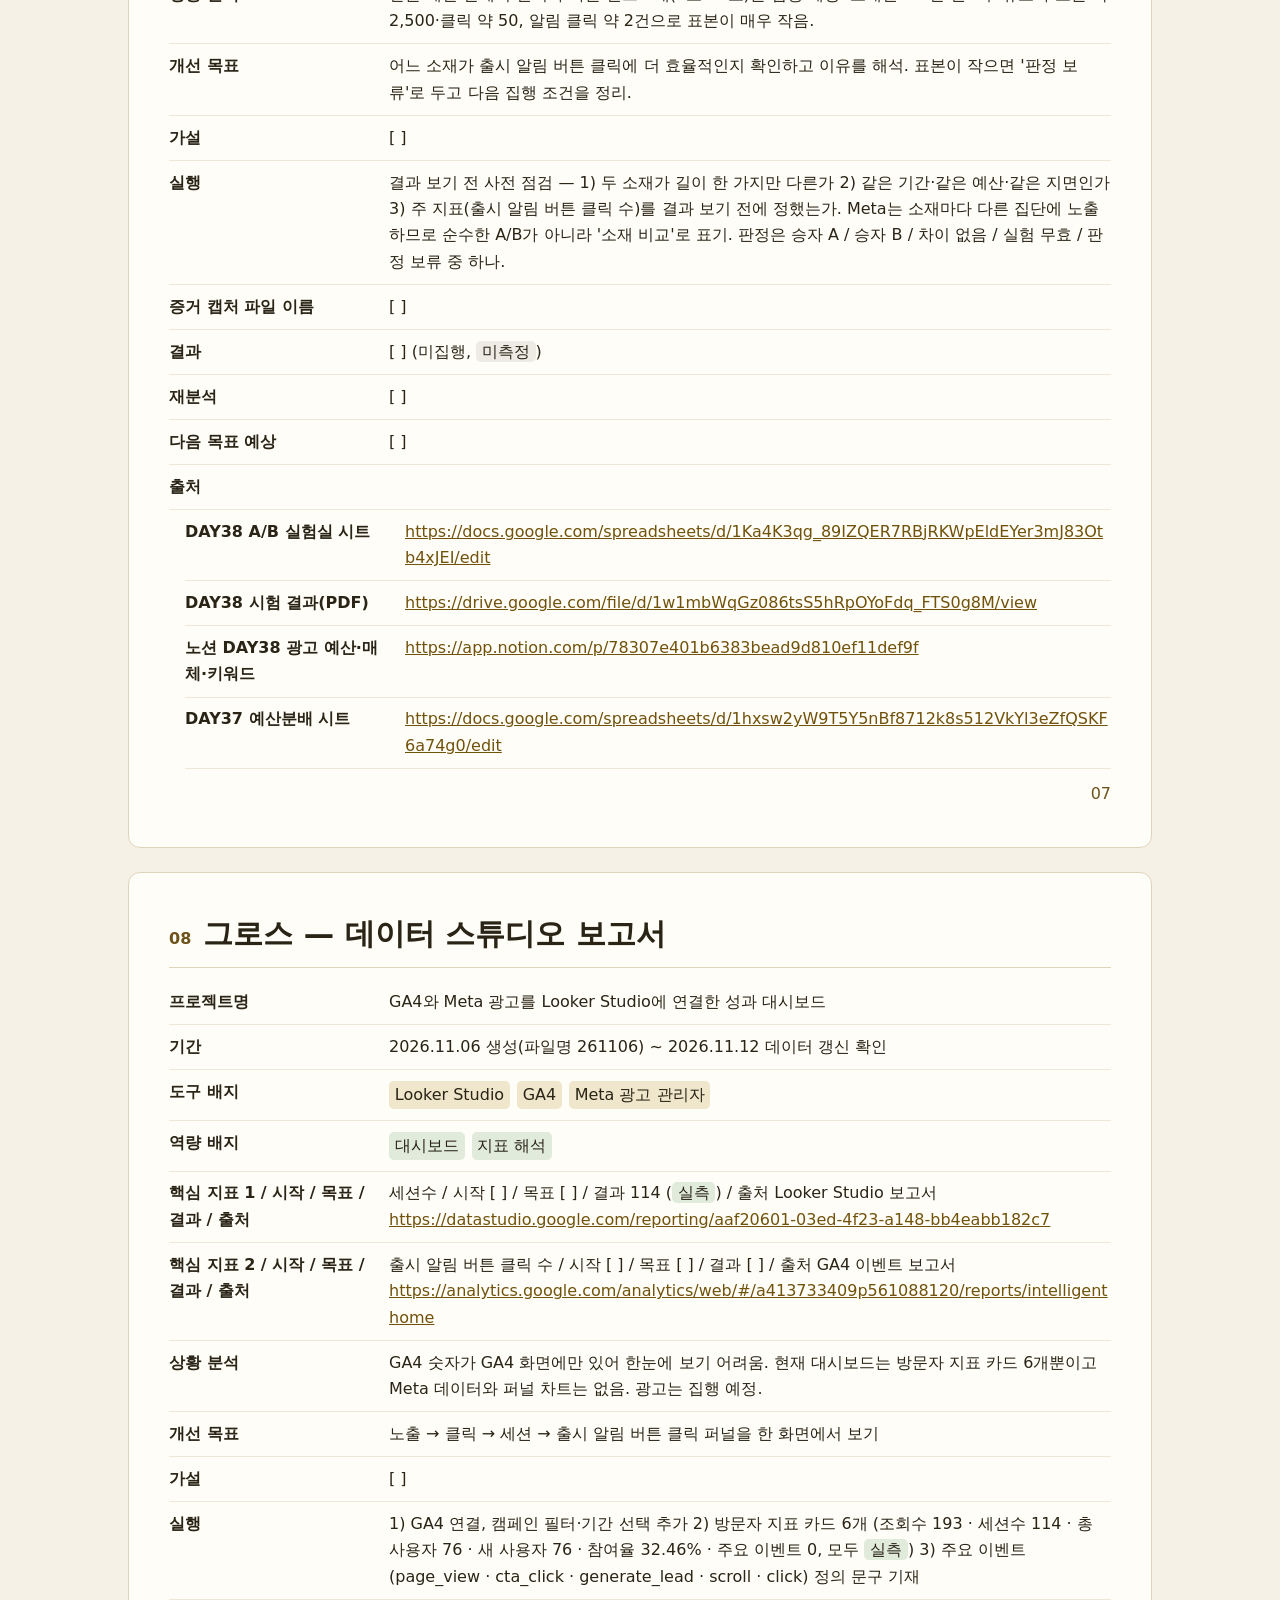
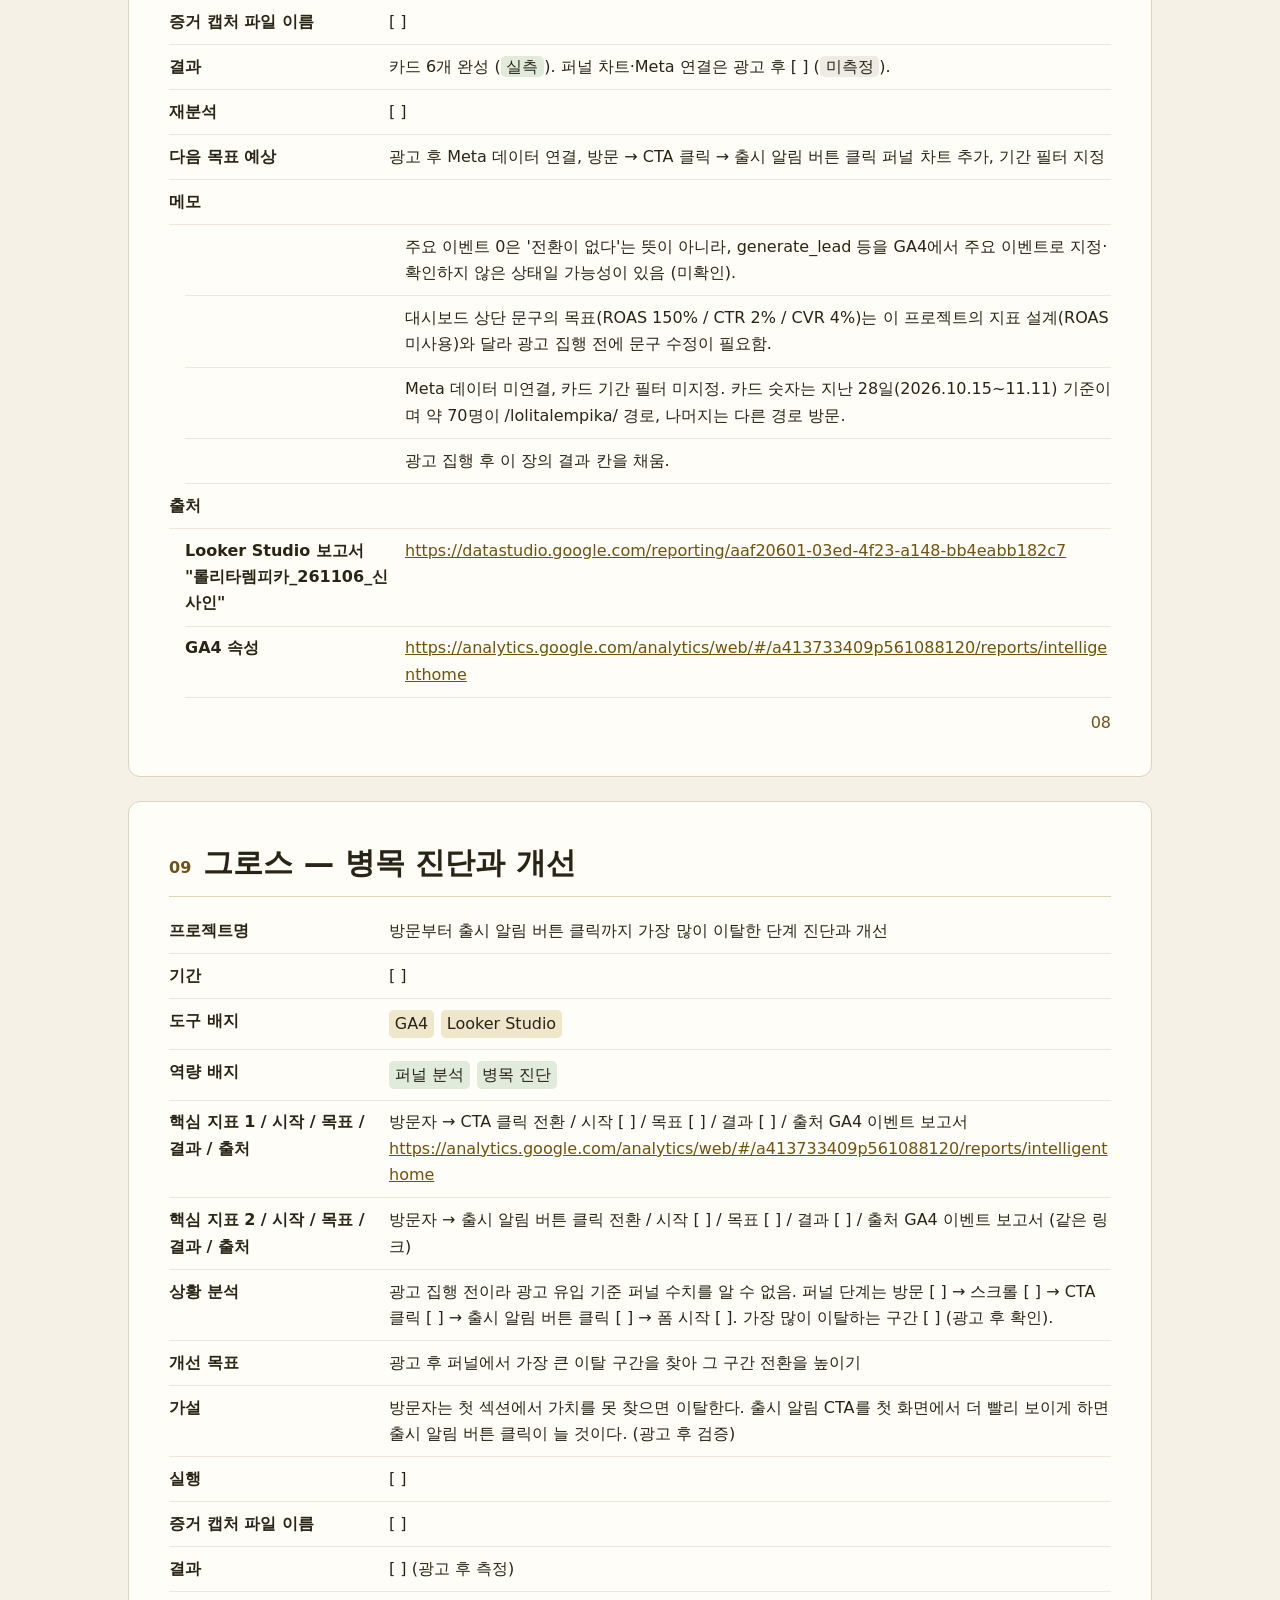
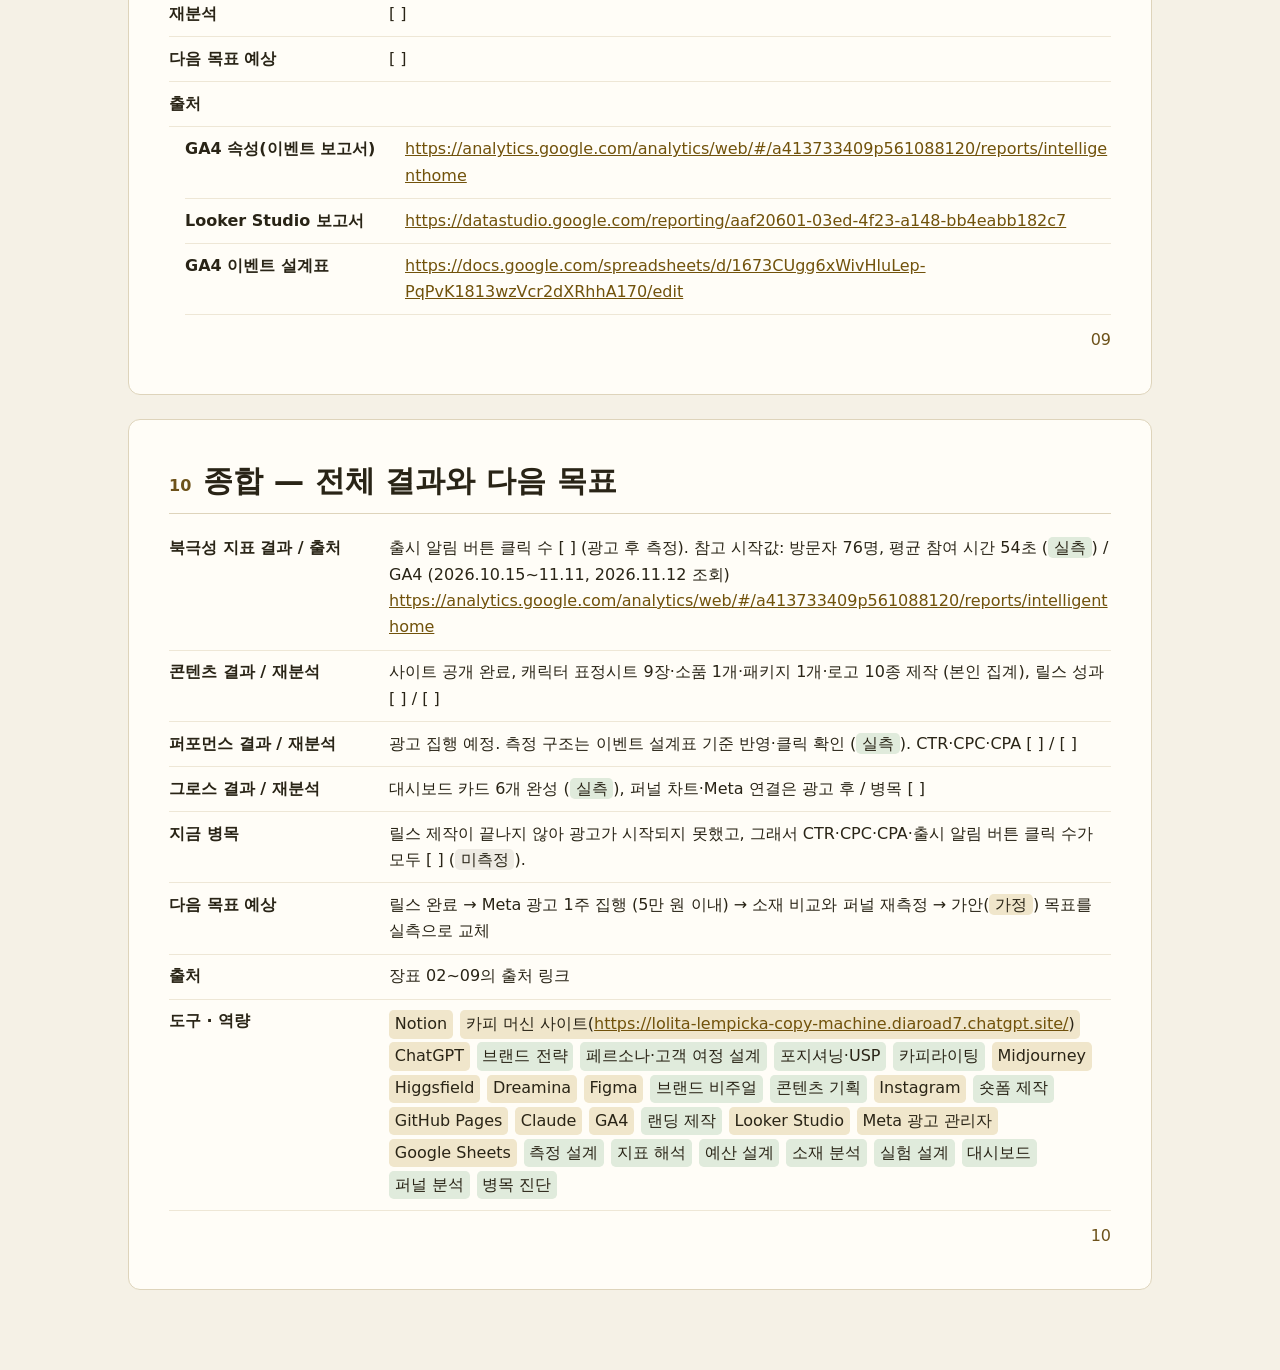
==== commit a8df95be: "첨부 이미지 두 장을 02장으로 이동" ====
--- a/portfolio/index.html
+++ b/portfolio/index.html
@@ -107,7 +107,10 @@
 <div class="row"><dt>개선 목표</dt><dd>기획 01의 서하윤·황금사과 메시지를 릴스·상세페이지에서 같은 얼굴로 보이게 만드는 캐릭터·소품·패키지·로고 체계 만들기</dd></div>
 <div class="row"><dt>가설</dt><dd>[ ]</dd></div>
 <div class="row"><dt>실행</dt><dd>ChatGPT · Midjourney · Higgsfield · Dreamina · Figma로 캐릭터 표정시트 9장, 소품 1개, 패키지 1개, 로고 10종 제작. 컬러 팔레트 #C99843 · #F1E3D1 · #D9B9AE · #551A2A · #9D88B8 (11/4 브리프 기준)</dd></div>
-<div class="row"><dt>증거 캡처 파일 이름</dt><dd class="shot">[ ]</dd></div>
+<div class="row"><dt>증거 캡처 파일 이름</dt><dd class="shot" style="display: grid; grid-template-columns: repeat(auto-fit, minmax(min(100%, 14rem), 1fr)); gap: 1rem">
+<img src="reels-packaging.png" alt="롤리타렘피카 향수 패키지" width="1024" height="1536">
+<img src="reels-model.png" alt="모델과 롤리타렘피카 골든 애플 향수" width="1254" height="1254">
+</dd></div>
 <div class="row"><dt>결과</dt><dd>캐릭터 표정시트 9장·소품 1개·패키지 1개·로고 10종 제작 (<span class="tag real">실측</span>, 본인 집계)</dd></div>
 <div class="row"><dt>재분석</dt><dd>[ ]</dd></div>
 <div class="row"><dt>다음 목표 예상</dt><dd>04 릴스, 05 상세페이지에 같은 캐릭터·소품·로고 적용</dd></div>
@@ -137,10 +140,7 @@
 <div class="row"><dt>개선 목표</dt><dd>8초(짧고 강한 후킹)와 15초(스토리 전달)로 인지 → 프로필 방문 → 사이트 유입 흐름 만들기</dd></div>
 <div class="row"><dt>가설</dt><dd>단종 향수 한 제품을 중심으로 세계관 릴스를 올리면 인지에서 사이트 유입까지 이어질 것이다.</dd></div>
 <div class="row"><dt>실행</dt><dd>릴스 8초·15초 제작 (노션 DAY19 숏폼 기획안 → DAY20 8초 장면표·15초 스토리보드 → DAY21 8초 릴스 프롬프트 → DAY22 15초 장면별 영상 소스)</dd></div>
-<div class="row"><dt>증거 캡처 파일 이름</dt><dd class="shot" style="display: grid; grid-template-columns: repeat(auto-fit, minmax(min(100%, 14rem), 1fr)); gap: 1rem">
-<img src="reels-packaging.png" alt="롤리타렘피카 향수 패키지" width="1024" height="1536">
-<img src="reels-model.png" alt="모델과 롤리타렘피카 골든 애플 향수" width="1254" height="1254">
-</dd></div>
+<div class="row"><dt>증거 캡처 파일 이름</dt><dd class="shot">[ ]</dd></div>
 <div class="row"><dt>결과</dt><dd>[ ] (릴스 게시 전, <span class="tag none">미측정</span>)</dd></div>
 <div class="row"><dt>재분석</dt><dd>[ ]</dd></div>
 <div class="row"><dt>다음 목표 예상</dt><dd>15초 릴스 완료 → 게시 → Meta 광고 연결(06장)</dd></div>
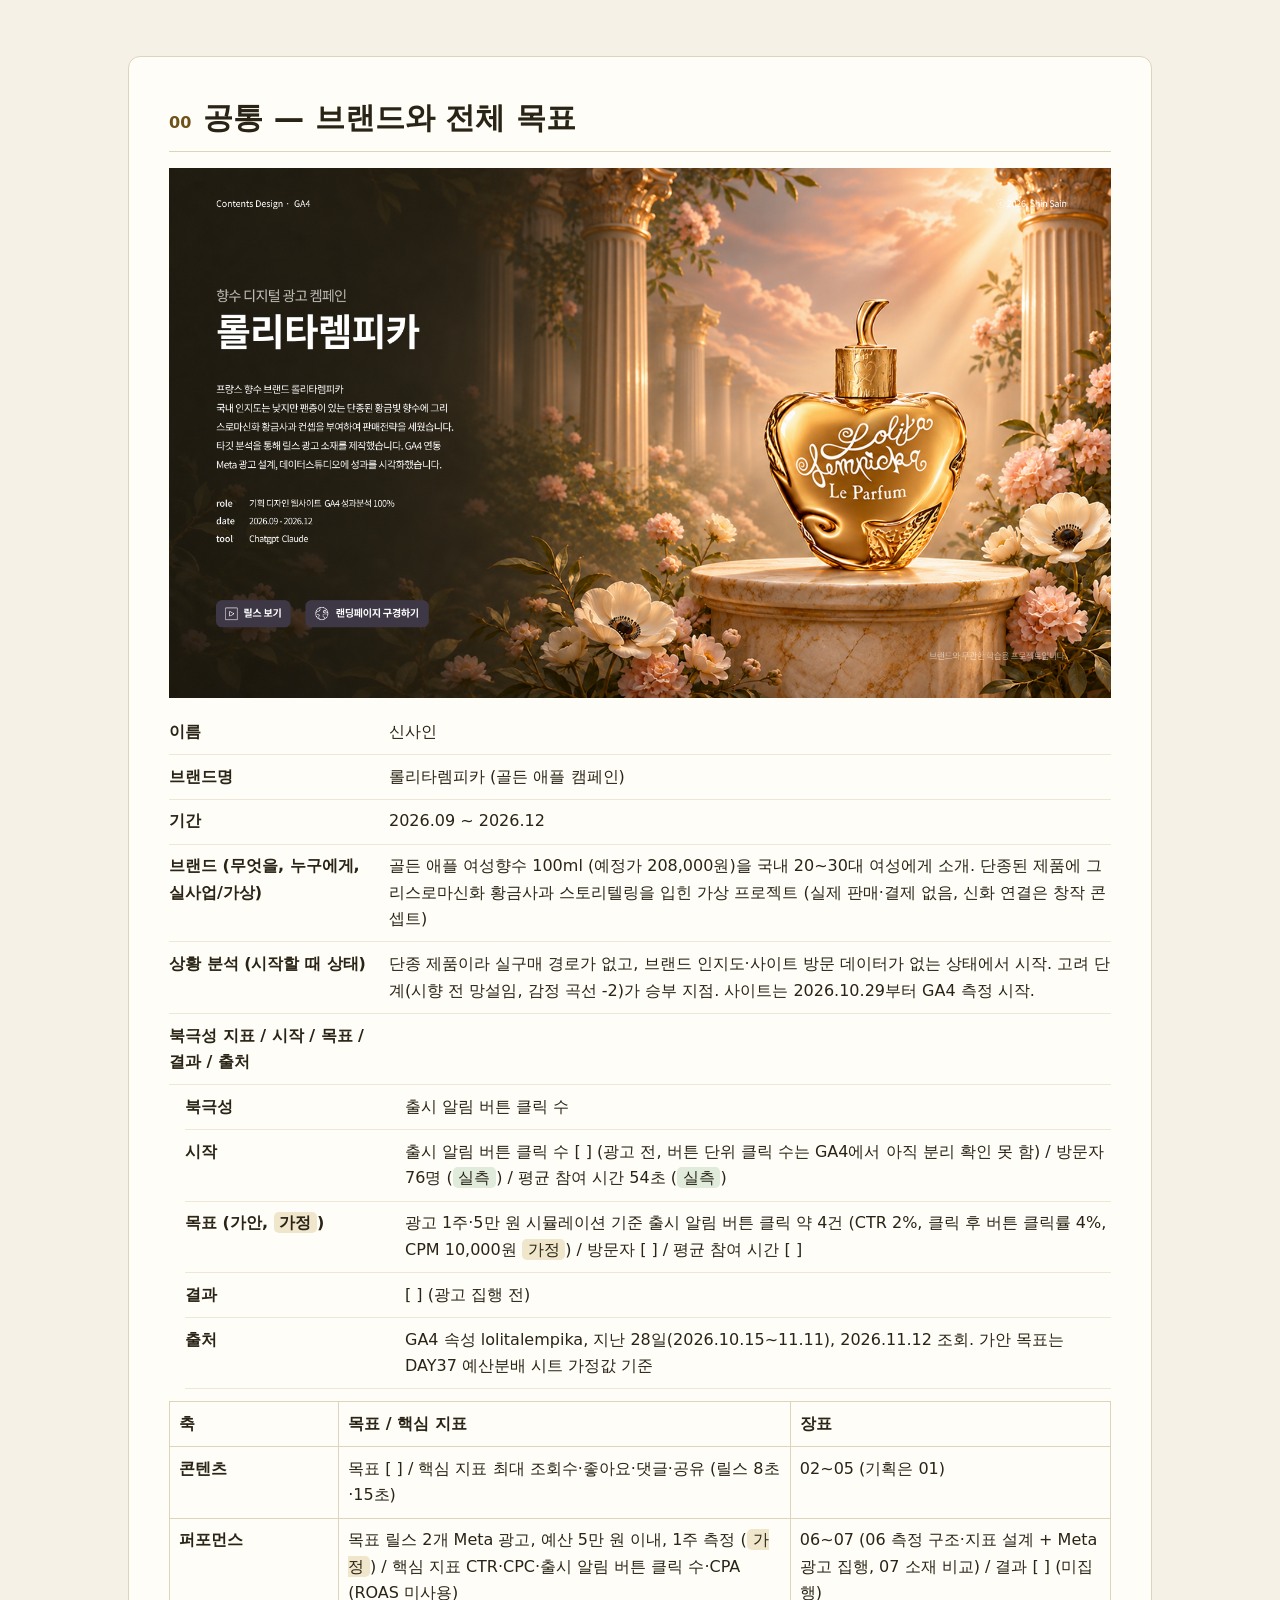
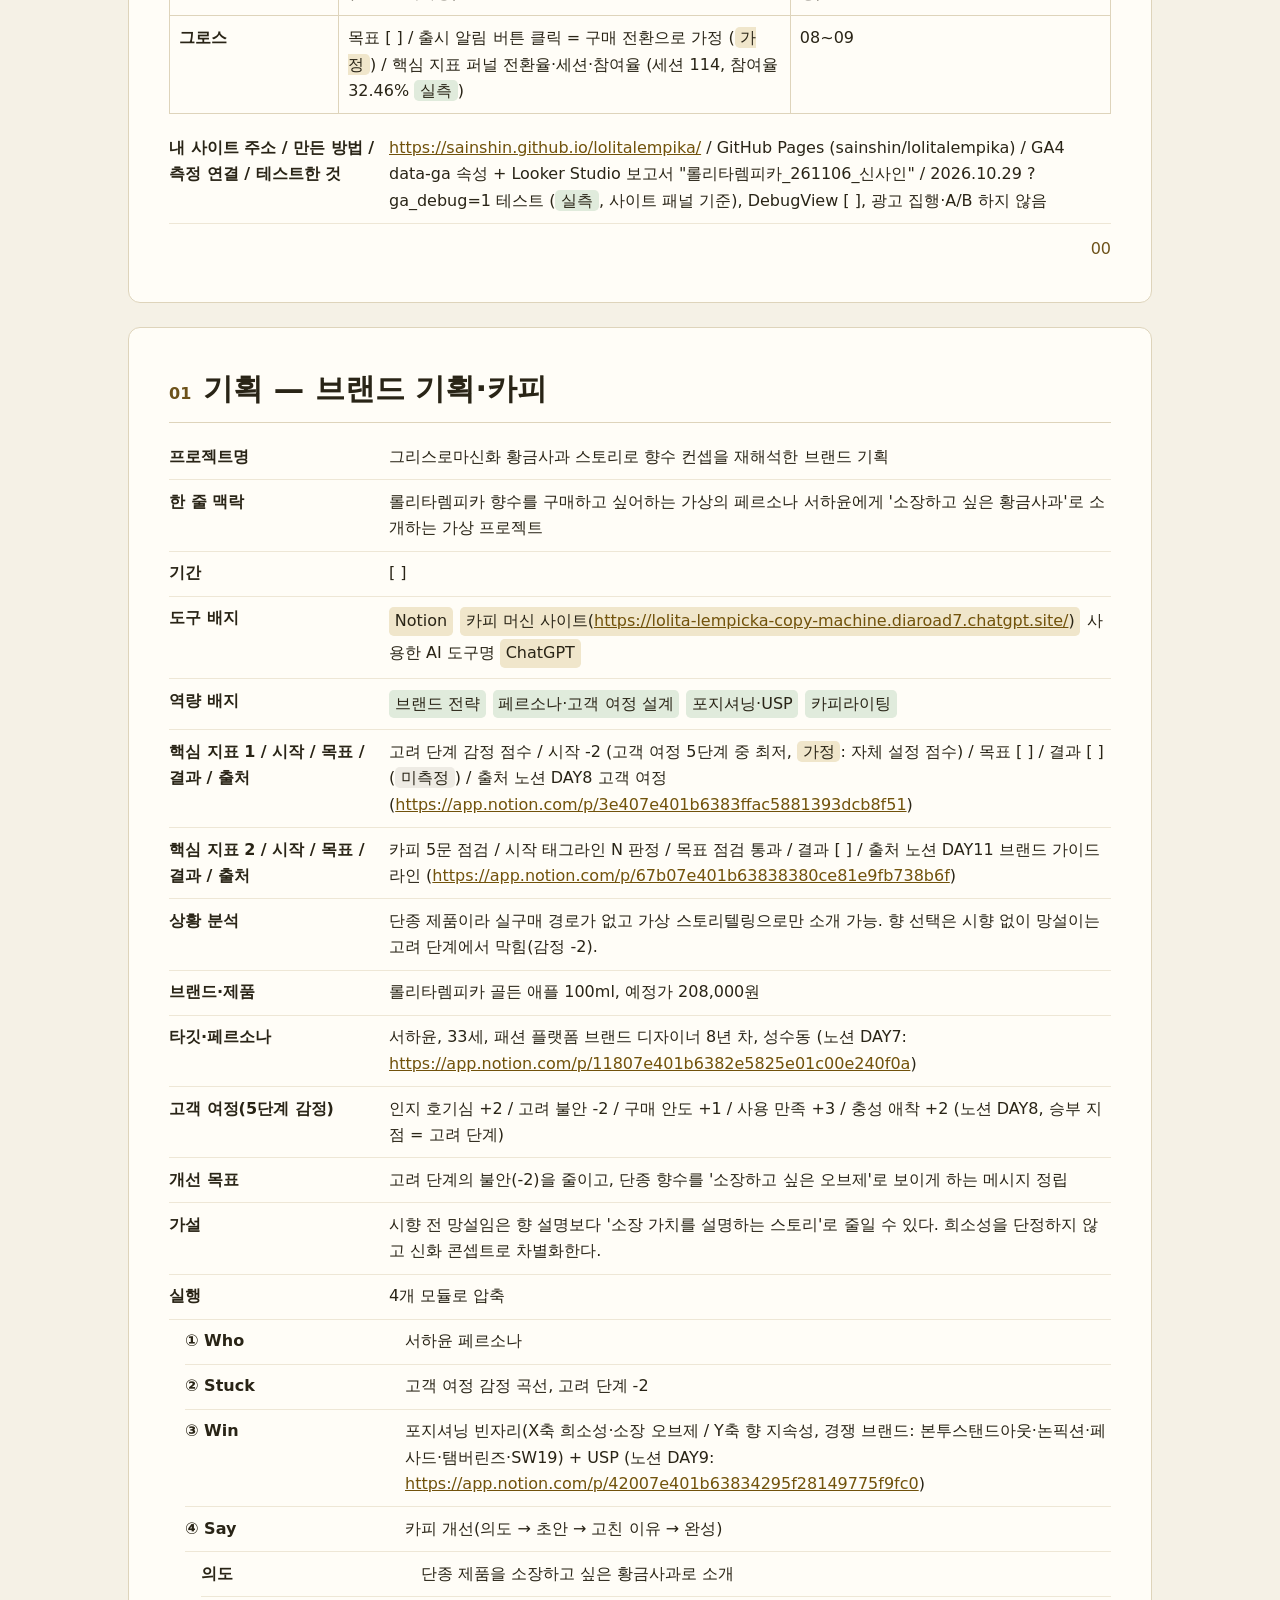
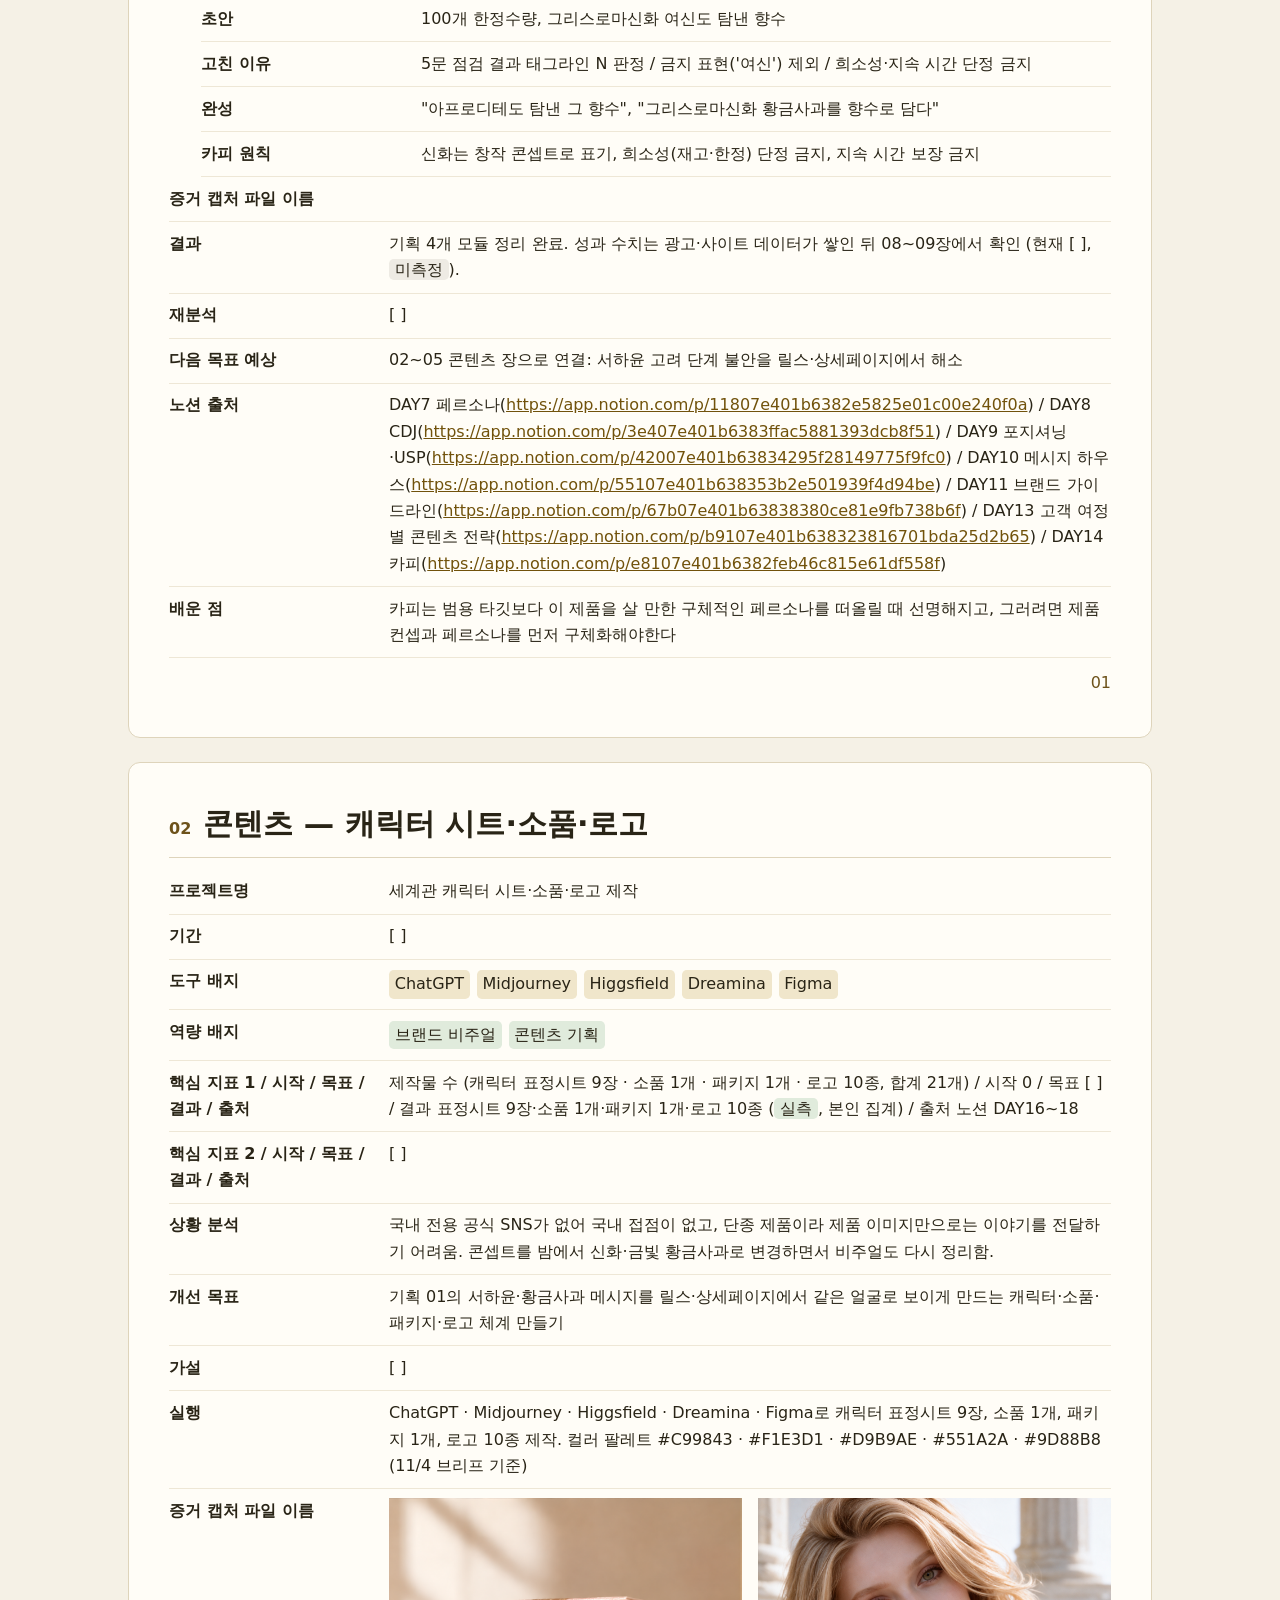
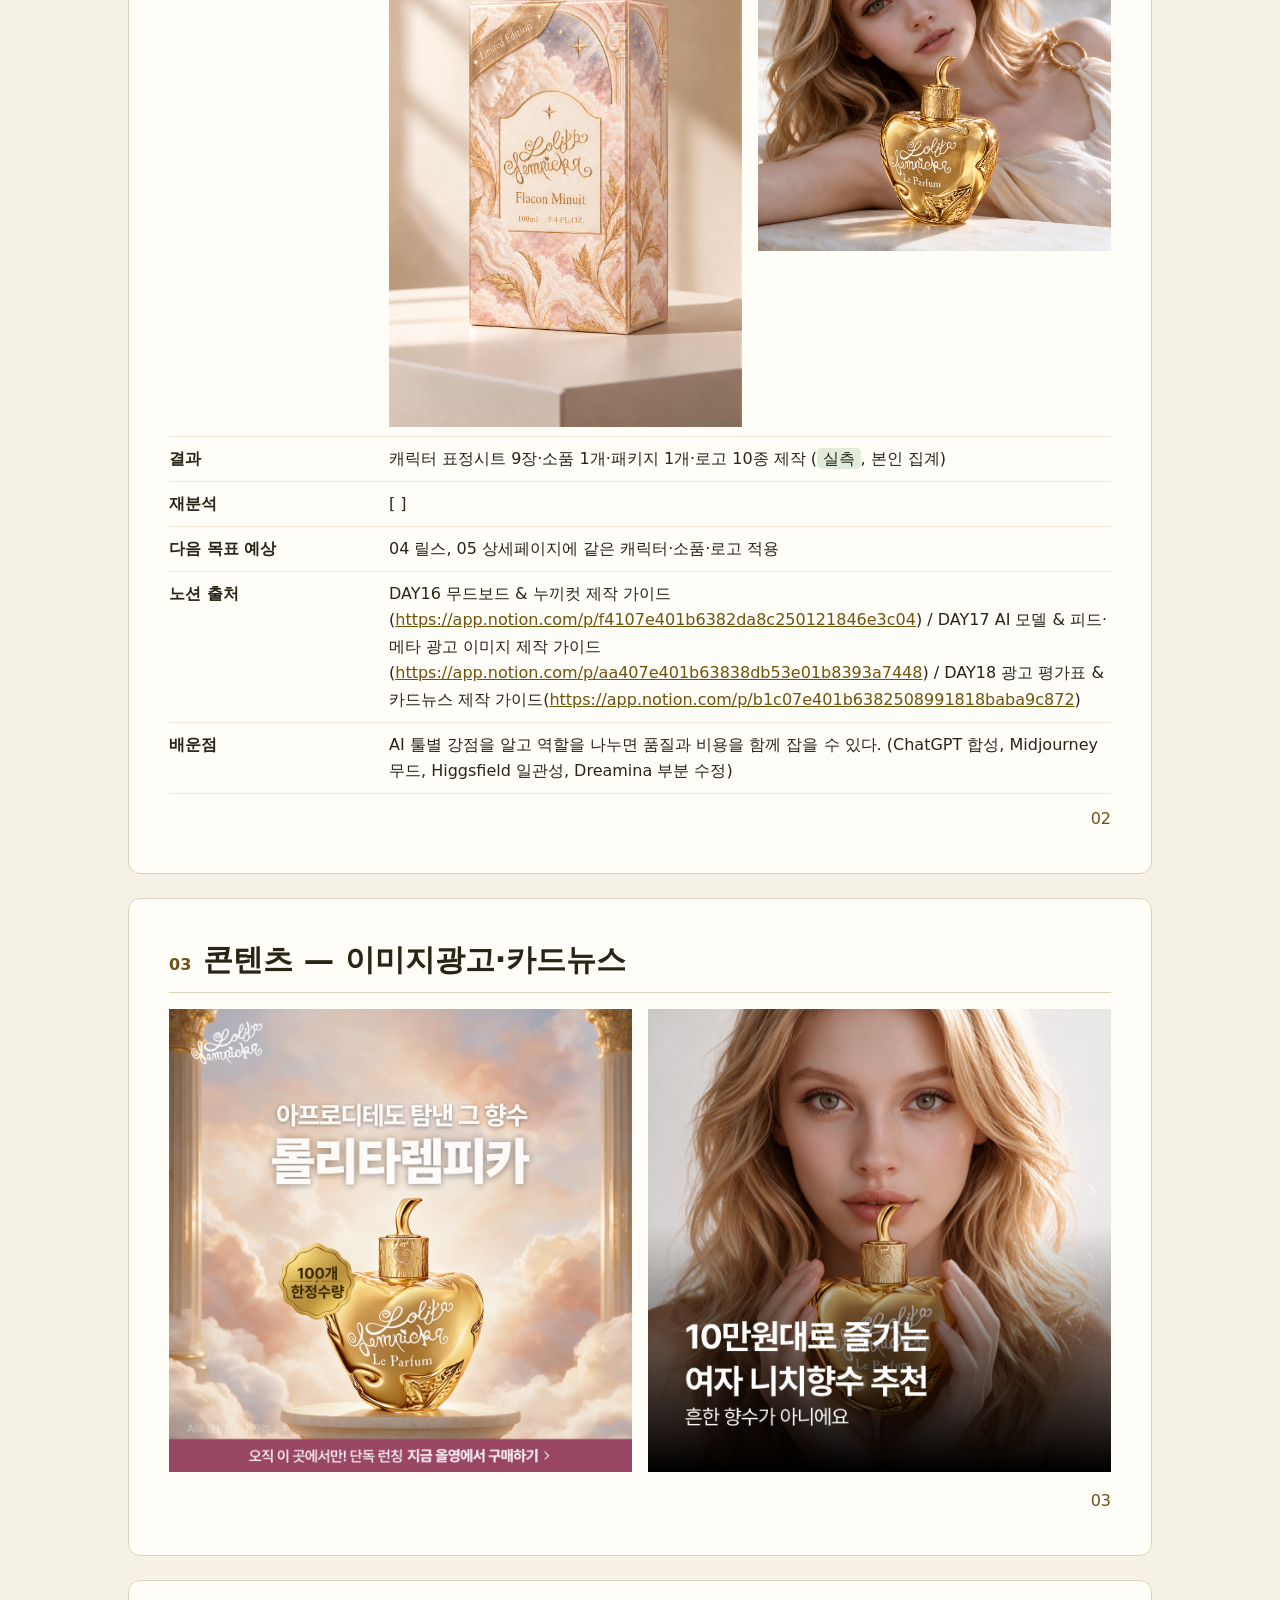
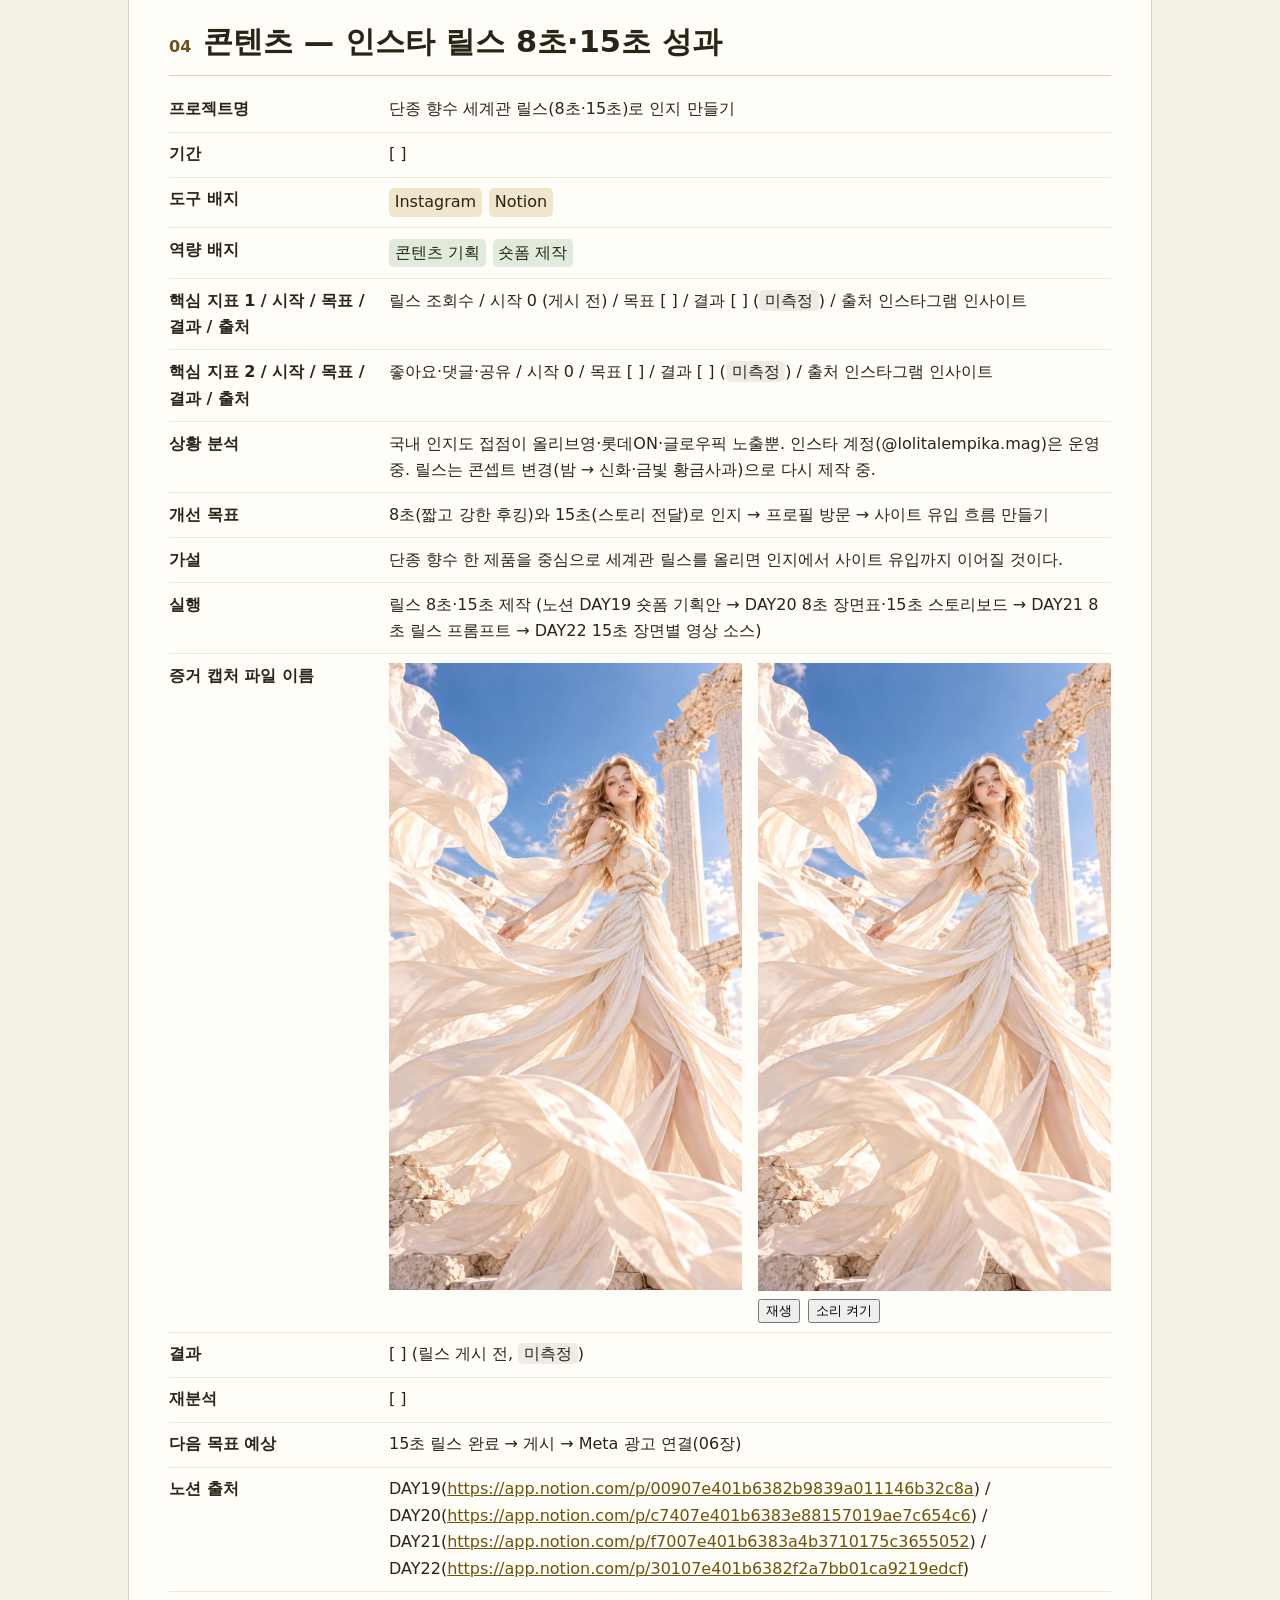
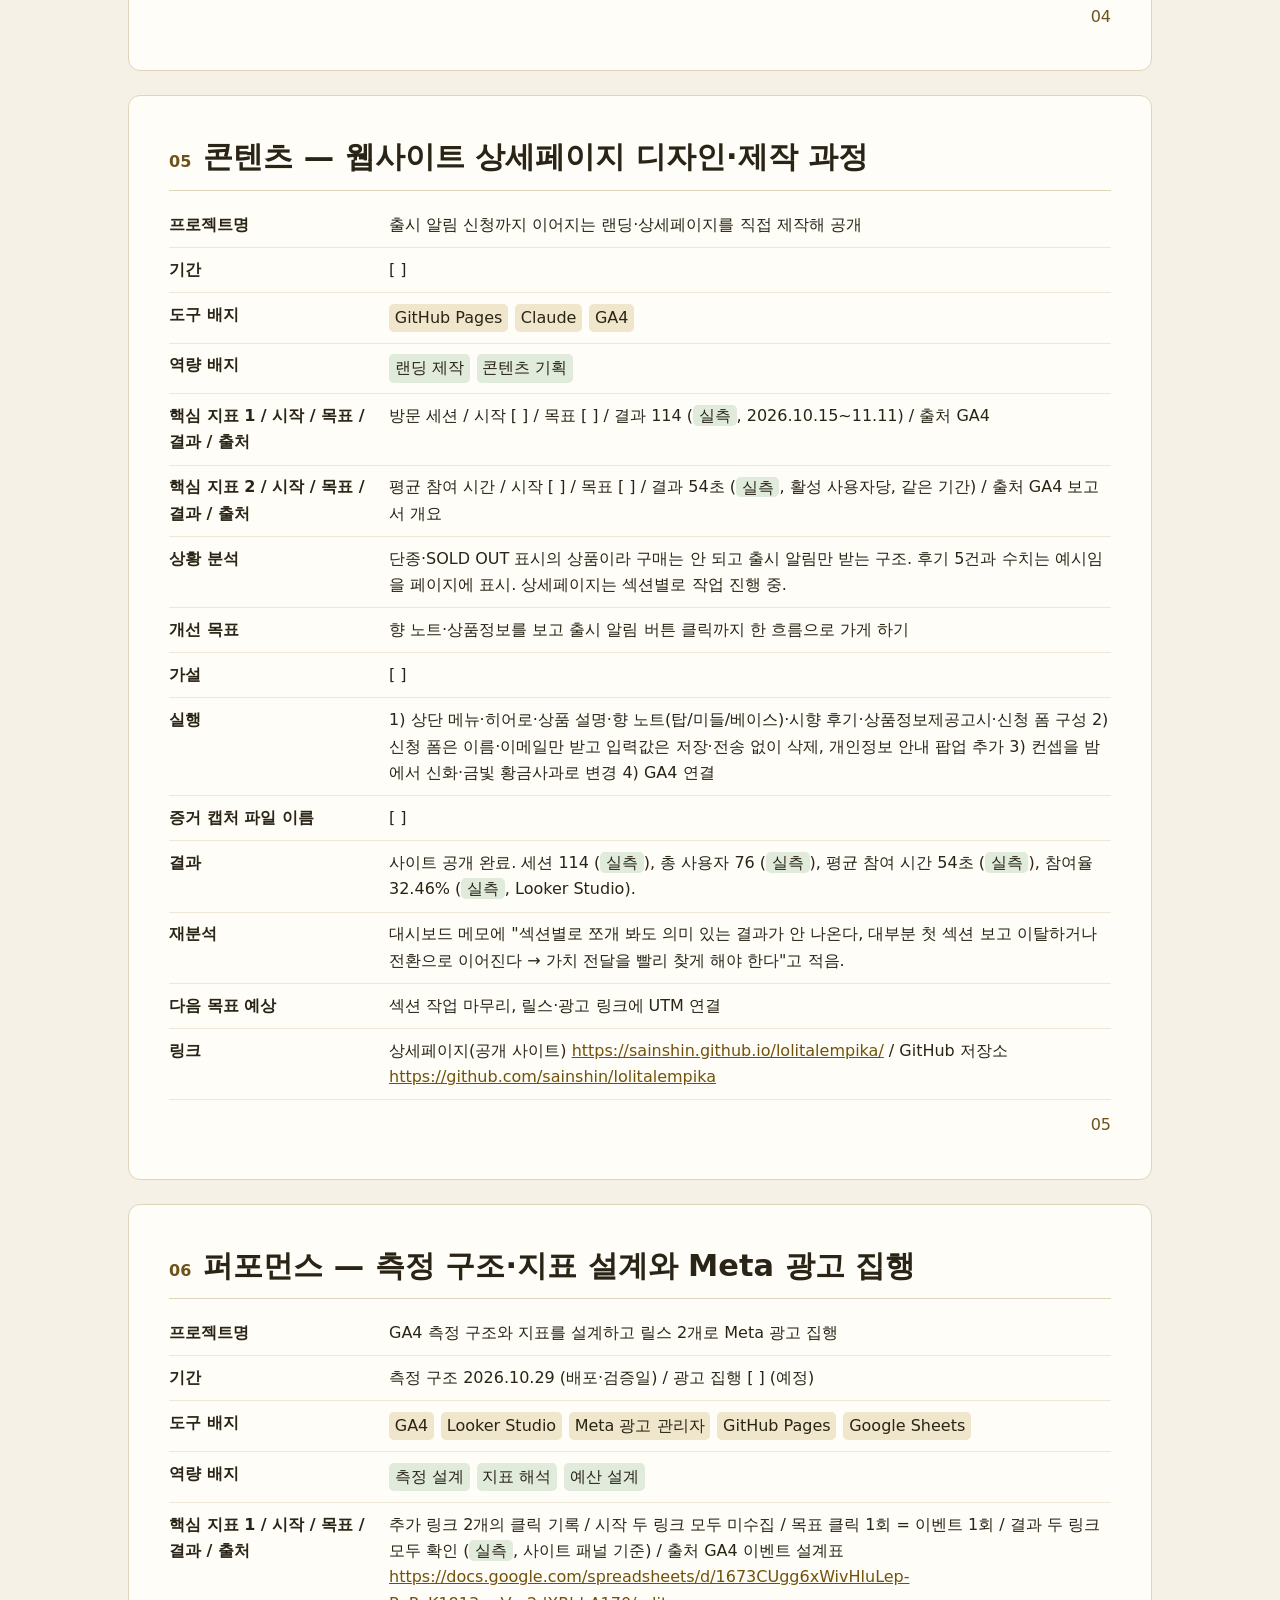
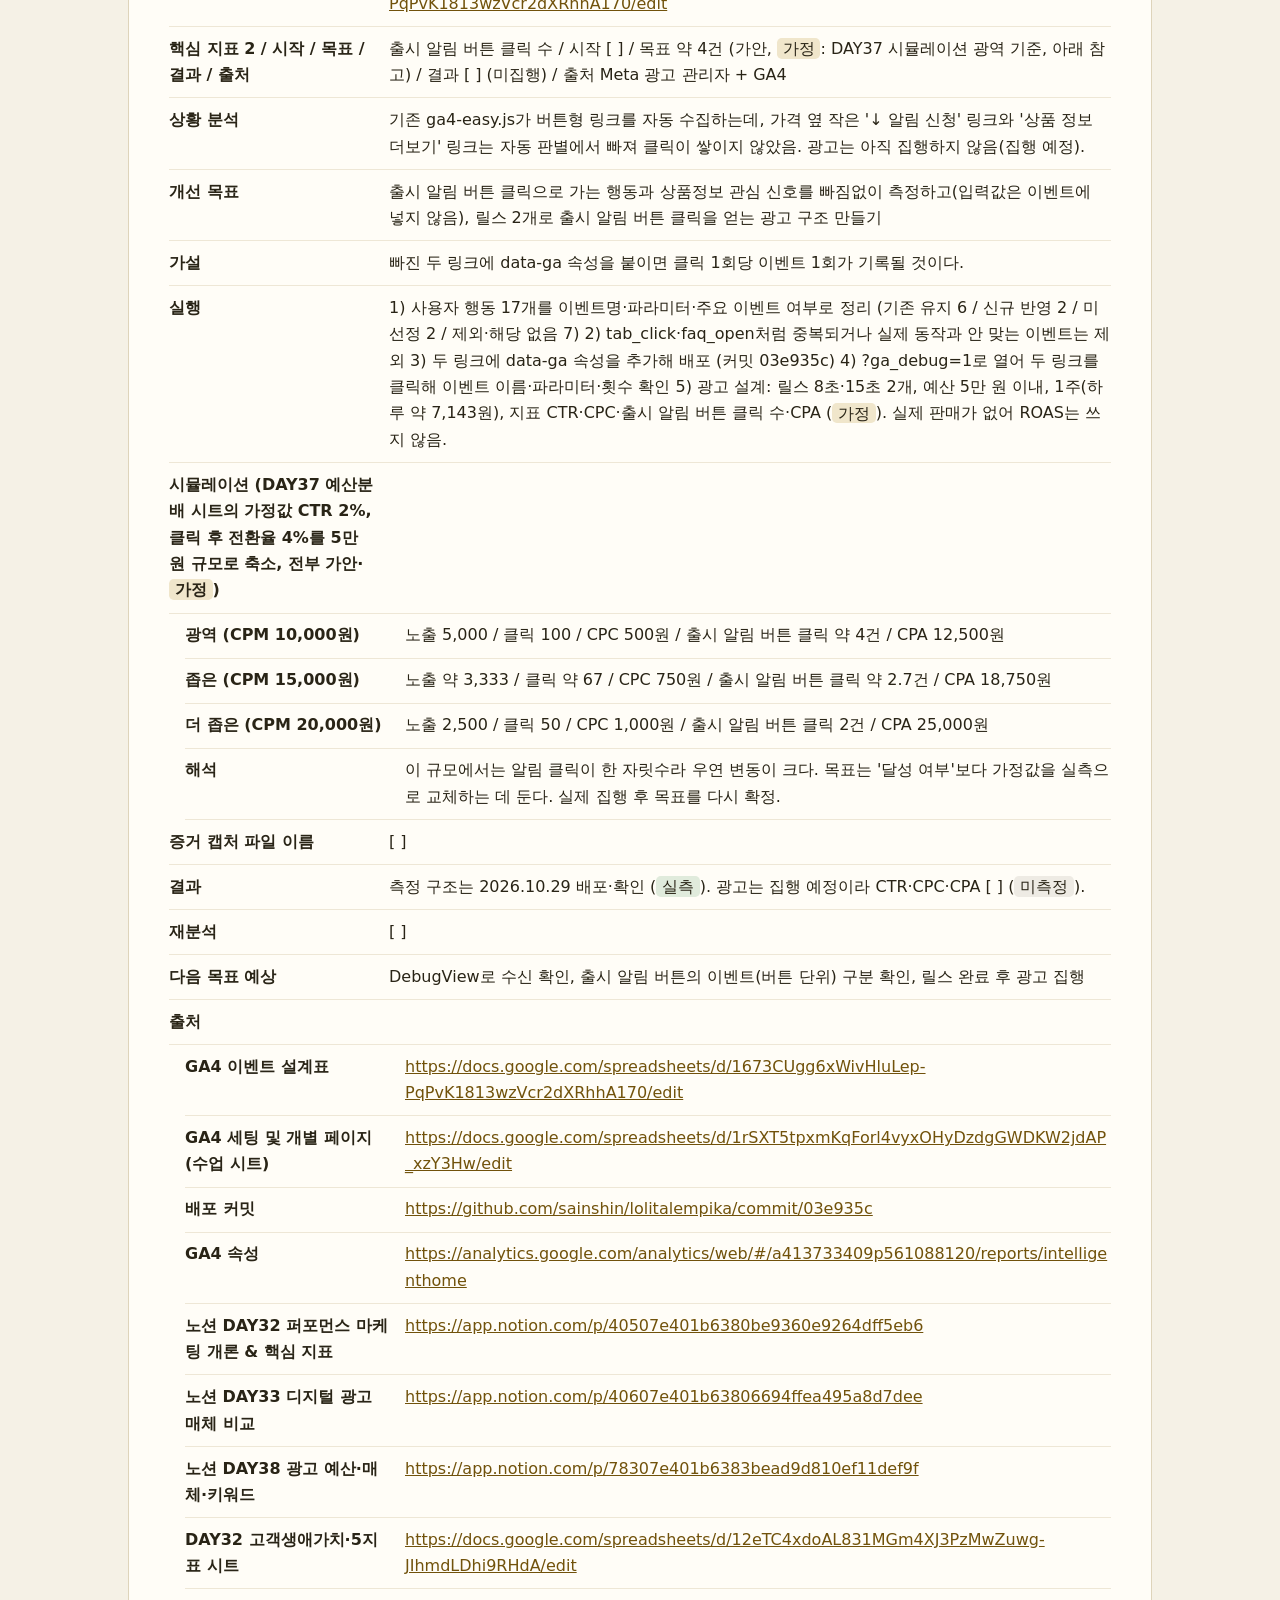
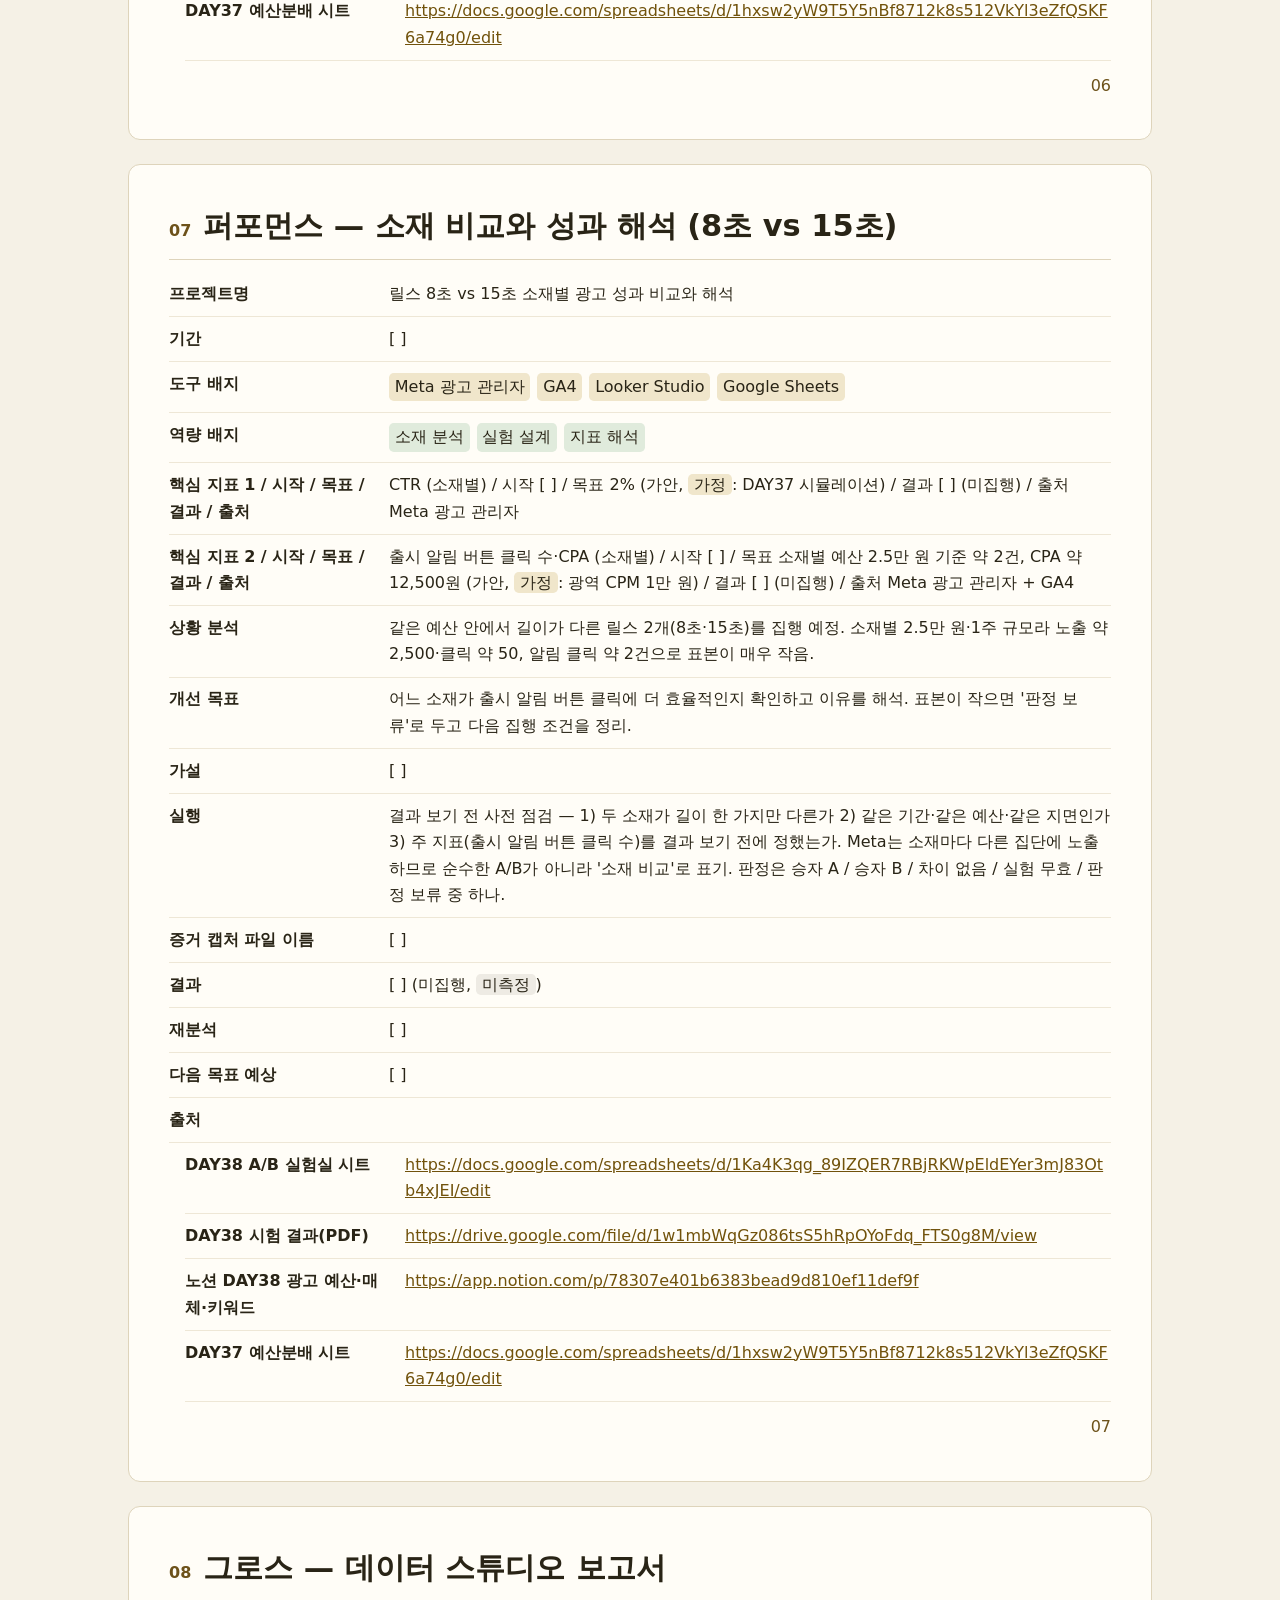
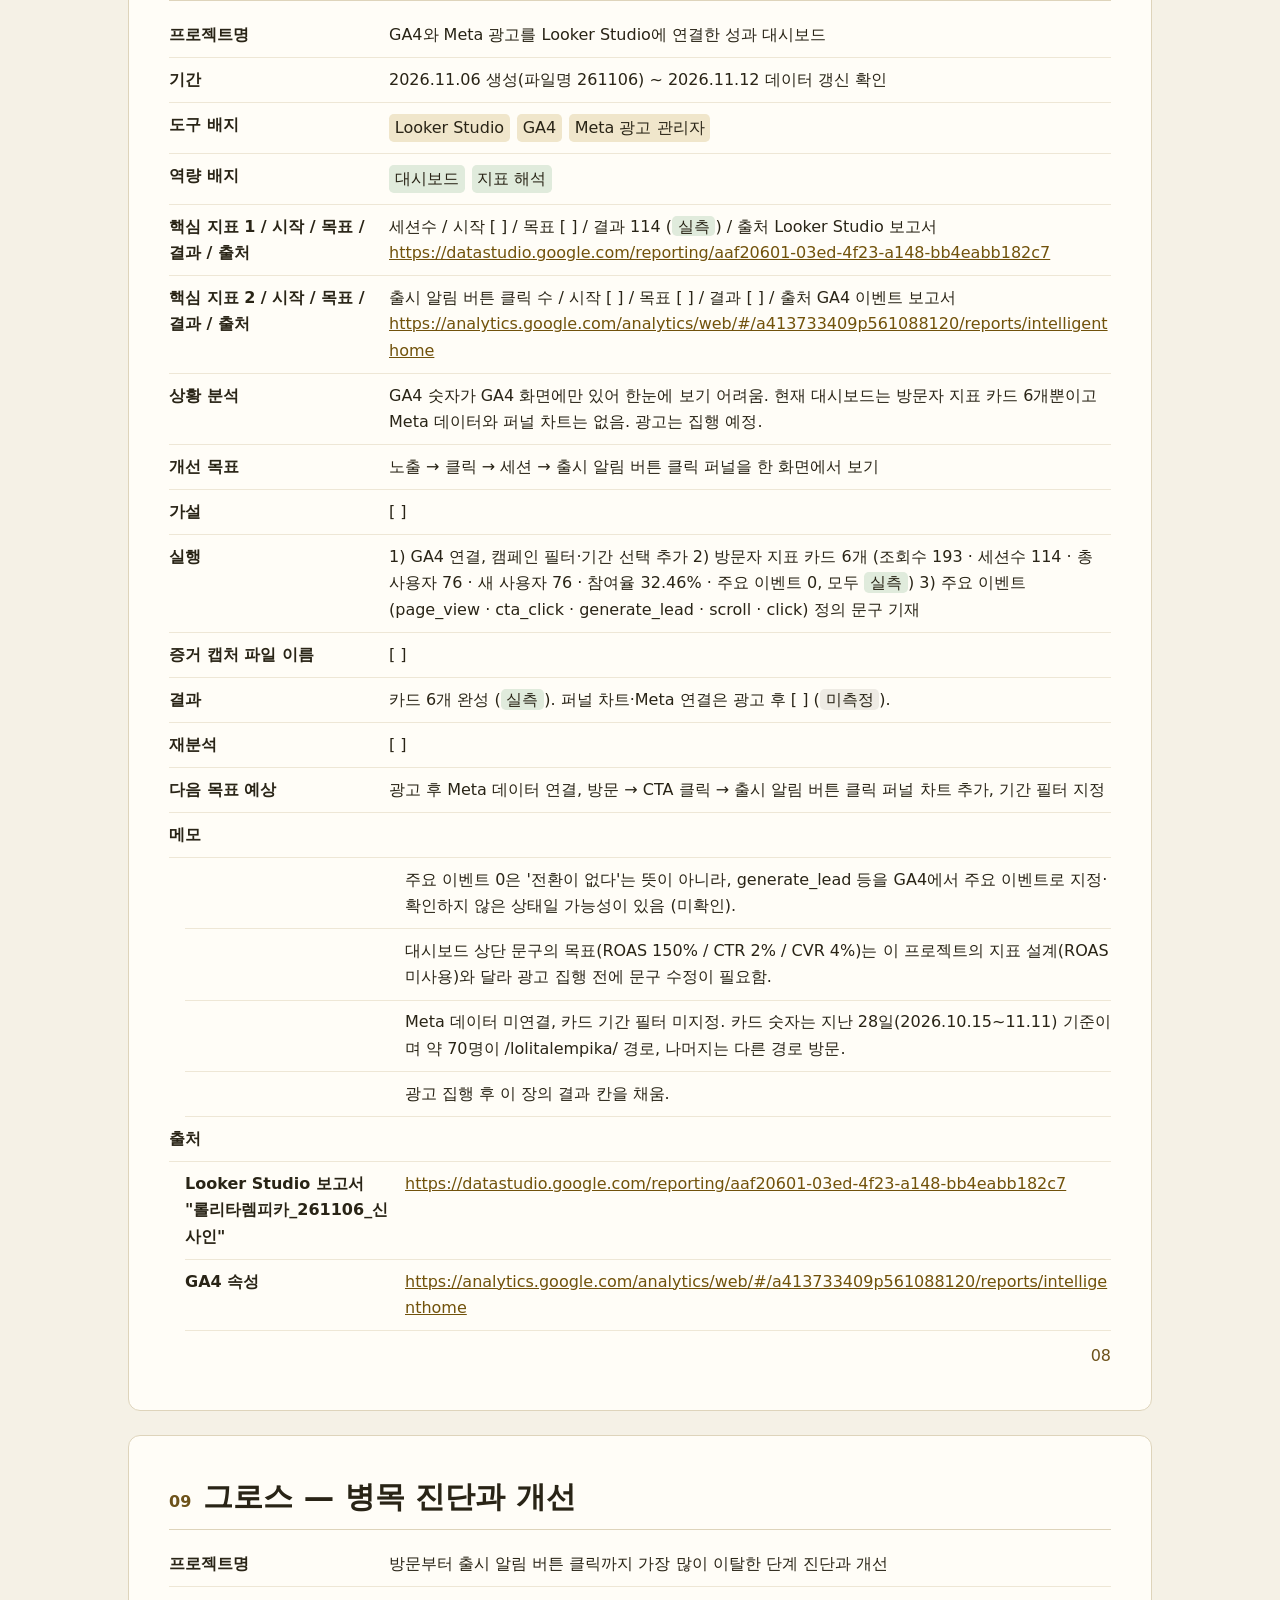
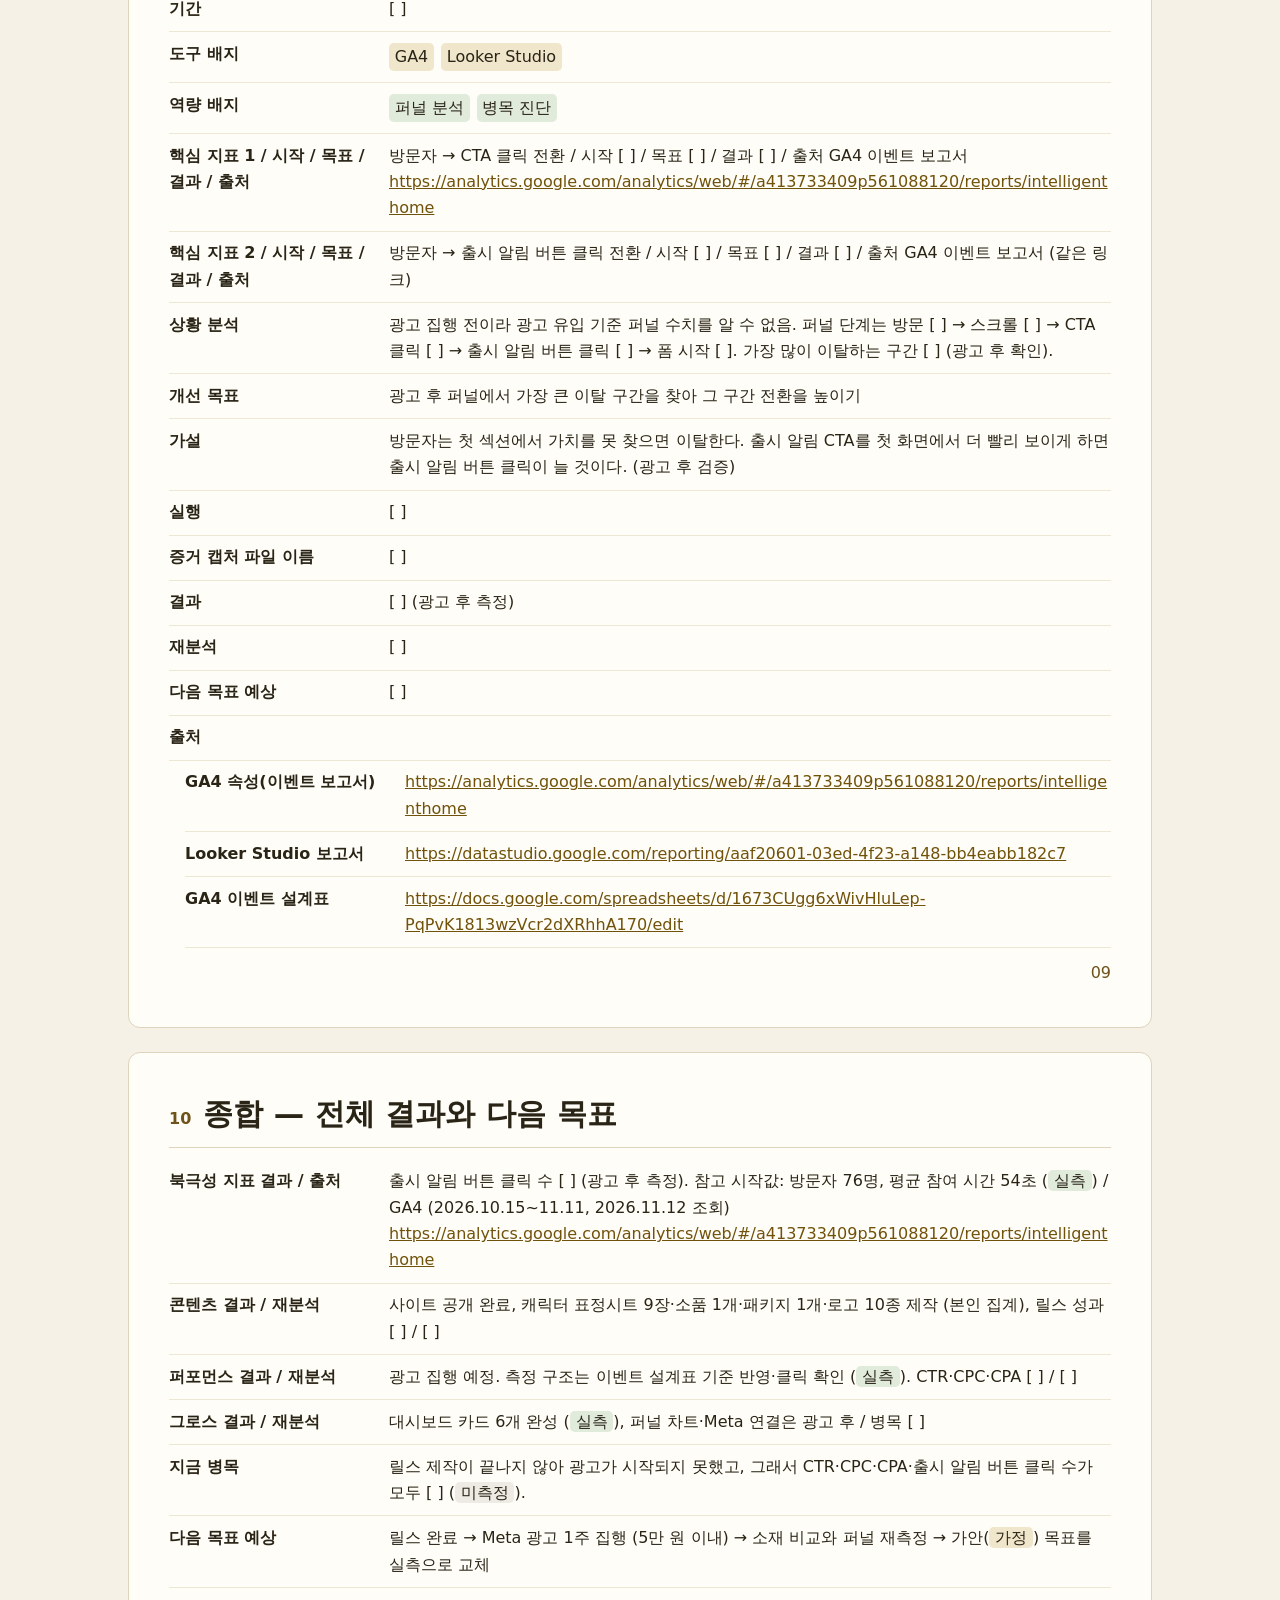
==== commit f4b123cb: "04장에 릴스 이미지와 영상 추가" ====
--- a/portfolio/index.html
+++ b/portfolio/index.html
@@ -140,7 +140,17 @@
 <div class="row"><dt>개선 목표</dt><dd>8초(짧고 강한 후킹)와 15초(스토리 전달)로 인지 → 프로필 방문 → 사이트 유입 흐름 만들기</dd></div>
 <div class="row"><dt>가설</dt><dd>단종 향수 한 제품을 중심으로 세계관 릴스를 올리면 인지에서 사이트 유입까지 이어질 것이다.</dd></div>
 <div class="row"><dt>실행</dt><dd>릴스 8초·15초 제작 (노션 DAY19 숏폼 기획안 → DAY20 8초 장면표·15초 스토리보드 → DAY21 8초 릴스 프롬프트 → DAY22 15초 장면별 영상 소스)</dd></div>
-<div class="row"><dt>증거 캡처 파일 이름</dt><dd class="shot">[ ]</dd></div>
+<div class="row"><dt>증거 캡처 파일 이름</dt><dd class="shot" style="display: grid; grid-template-columns: repeat(auto-fit, minmax(min(100%, 14rem), 1fr)); gap: 1rem">
+<img src="reel-dress.png" alt="바람에 흩날리는 그리스 여신 드레스" width="941" height="1672">
+<div>
+<video id="reel-video" src="reel-8s.mp4" poster="reel-dress.png" preload="none" muted playsinline aria-label="롤리타렘피카 8초 릴스" style="display: block; width: 100%; aspect-ratio: 9 / 16; background: #292416"></video>
+<div style="display: flex; flex-wrap: wrap; gap: .5rem; margin-top: .5rem">
+<button id="reel-play" type="button" aria-controls="reel-video">재생</button>
+<button id="reel-sound" type="button" aria-controls="reel-video">소리 켜기</button>
+</div>
+<p id="reel-error" role="status" hidden>영상을 재생할 수 없습니다.</p>
+</div>
+</dd></div>
 <div class="row"><dt>결과</dt><dd>[ ] (릴스 게시 전, <span class="tag none">미측정</span>)</dd></div>
 <div class="row"><dt>재분석</dt><dd>[ ]</dd></div>
 <div class="row"><dt>다음 목표 예상</dt><dd>15초 릴스 완료 → 게시 → Meta 광고 연결(06장)</dd></div>
@@ -296,5 +306,41 @@
 <footer class="ft"><span>10</span></footer>
 </section>
 </main>
+<script>
+  const reel = document.getElementById("reel-video");
+  const playButton = document.getElementById("reel-play");
+  const soundButton = document.getElementById("reel-sound");
+  const errorMessage = document.getElementById("reel-error");
+
+  playButton.addEventListener("click", async () => {
+    if (!reel.paused) {
+      reel.pause();
+      return;
+    }
+
+    errorMessage.hidden = true;
+    try {
+      await reel.play();
+    } catch (error) {
+      if (error.name !== "AbortError") errorMessage.hidden = false;
+    }
+  });
+
+  function updatePlayButton() {
+    playButton.textContent = reel.paused || reel.ended ? "재생" : "일시정지";
+  }
+
+  reel.addEventListener("play", updatePlayButton);
+  reel.addEventListener("pause", updatePlayButton);
+  reel.addEventListener("ended", updatePlayButton);
+
+  soundButton.addEventListener("click", () => {
+    reel.muted = !reel.muted;
+  });
+
+  reel.addEventListener("volumechange", () => {
+    soundButton.textContent = reel.muted ? "소리 켜기" : "소리 끄기";
+  });
+</script>
 </body>
 </html>
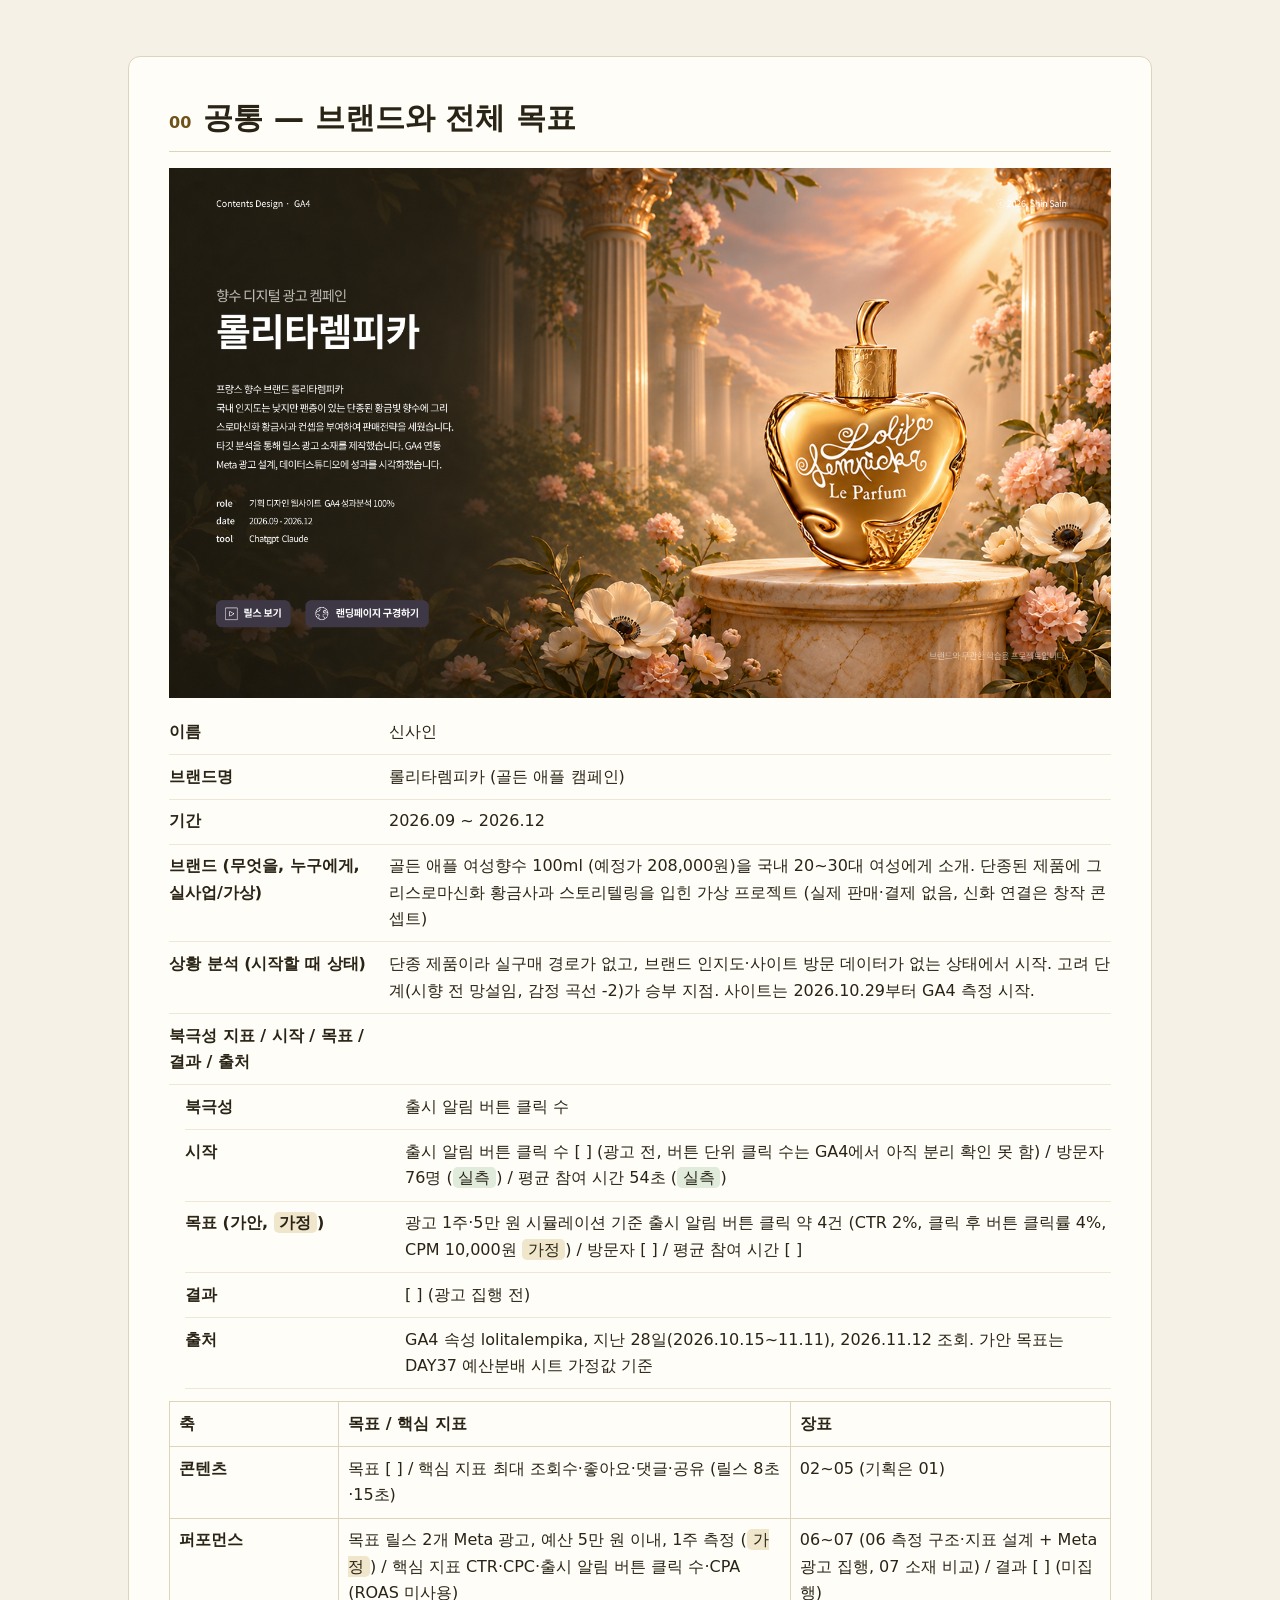
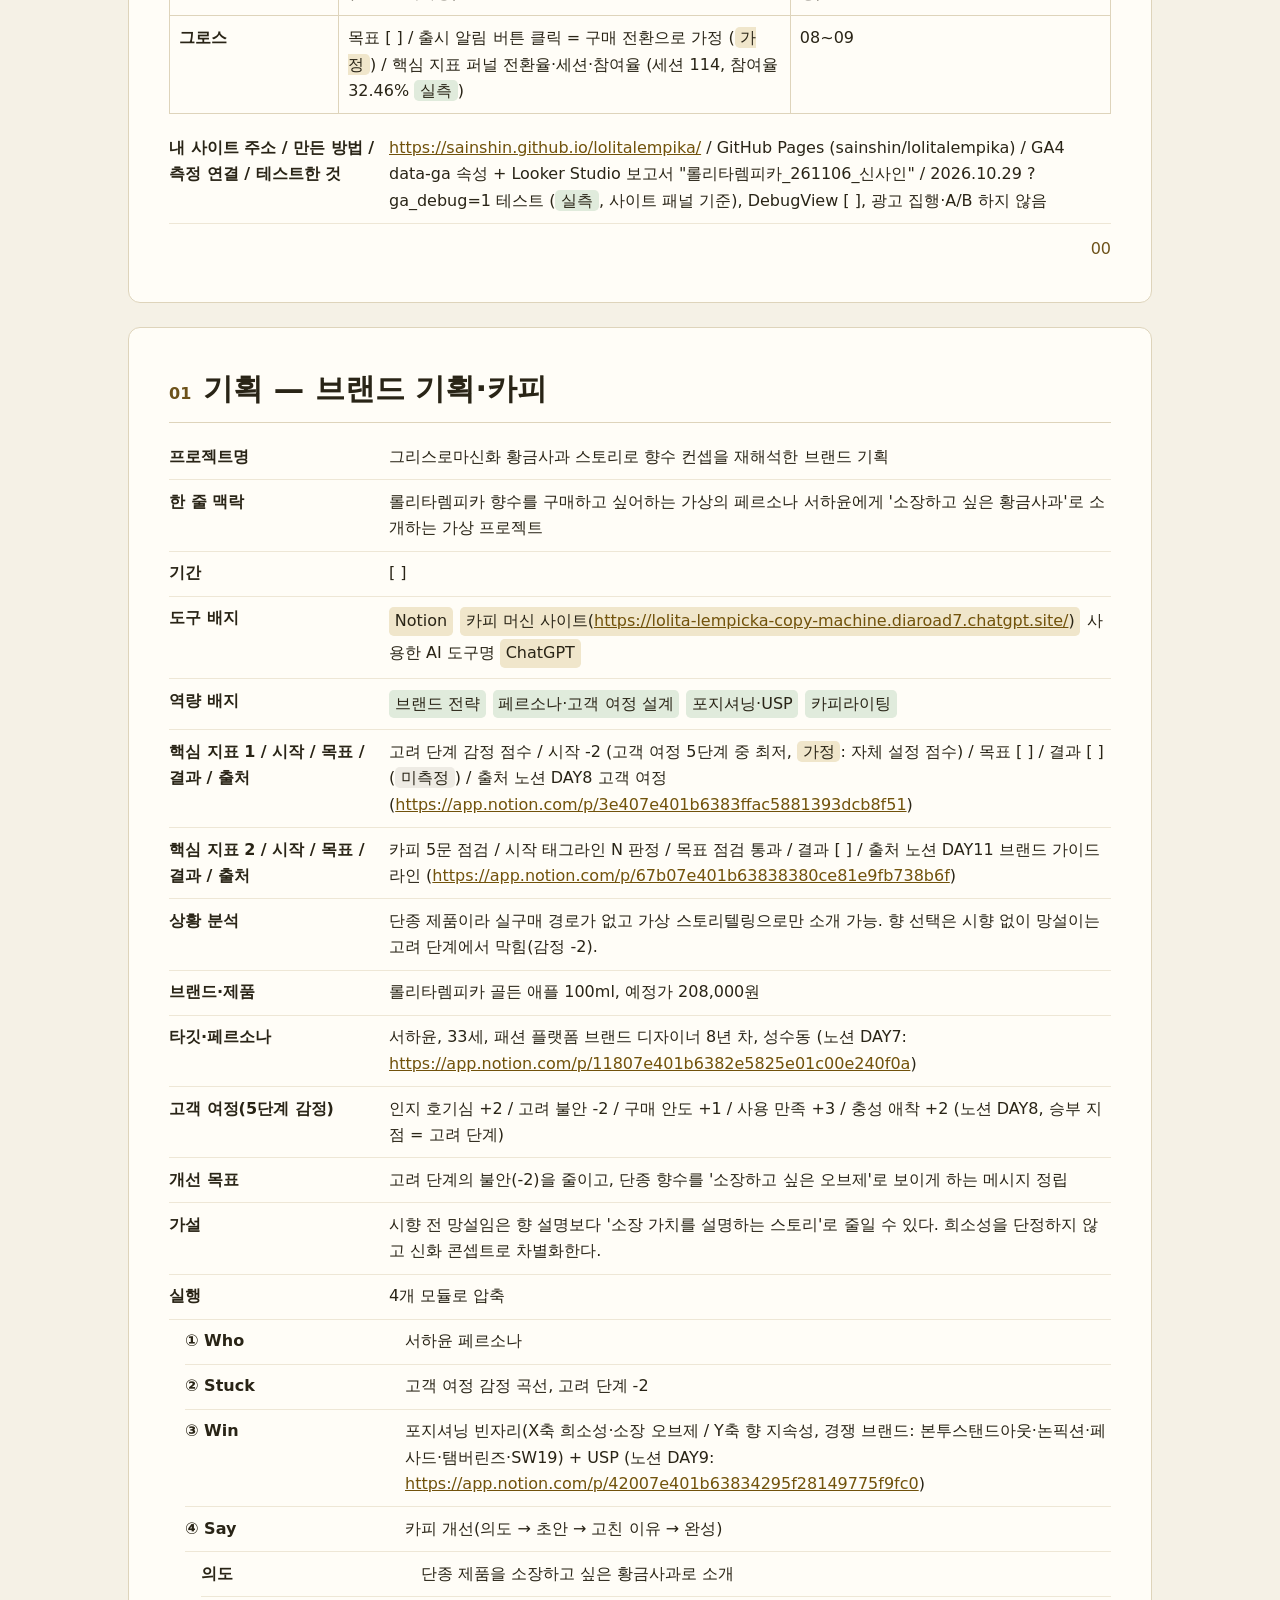
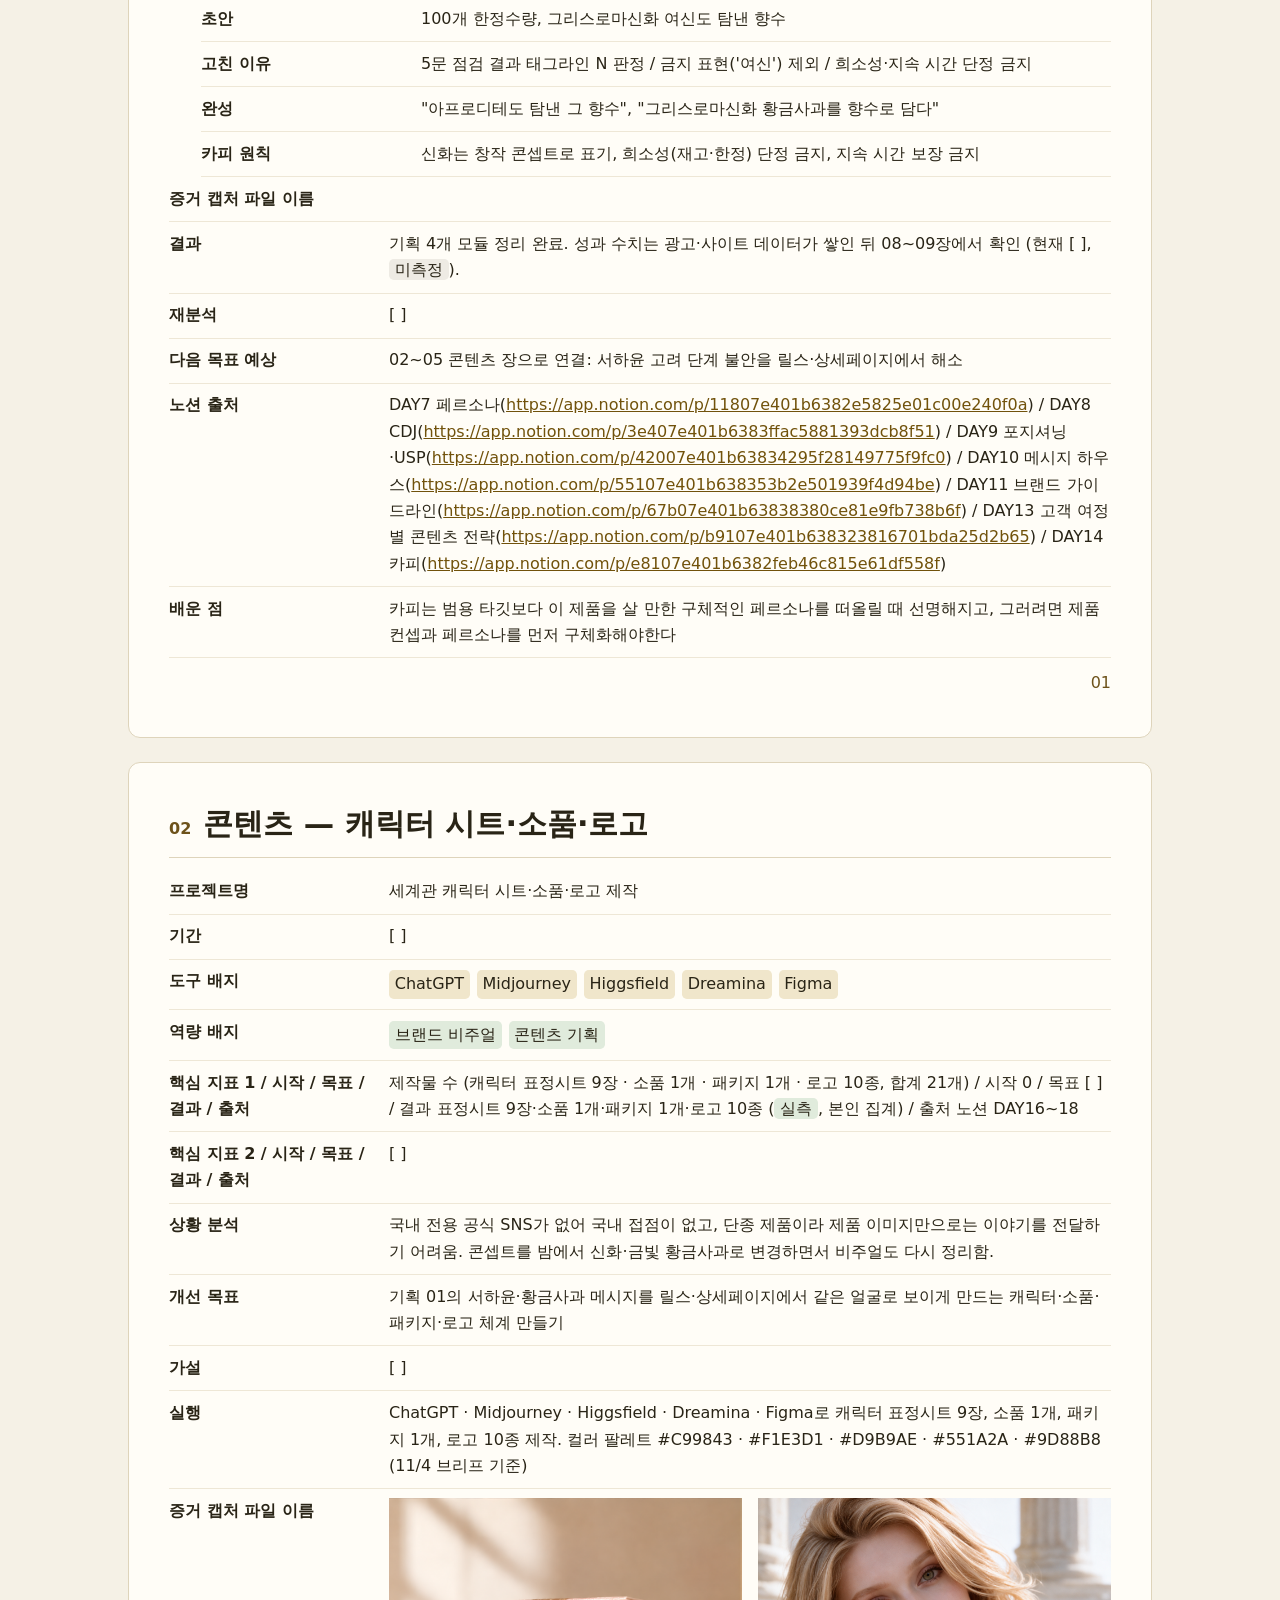
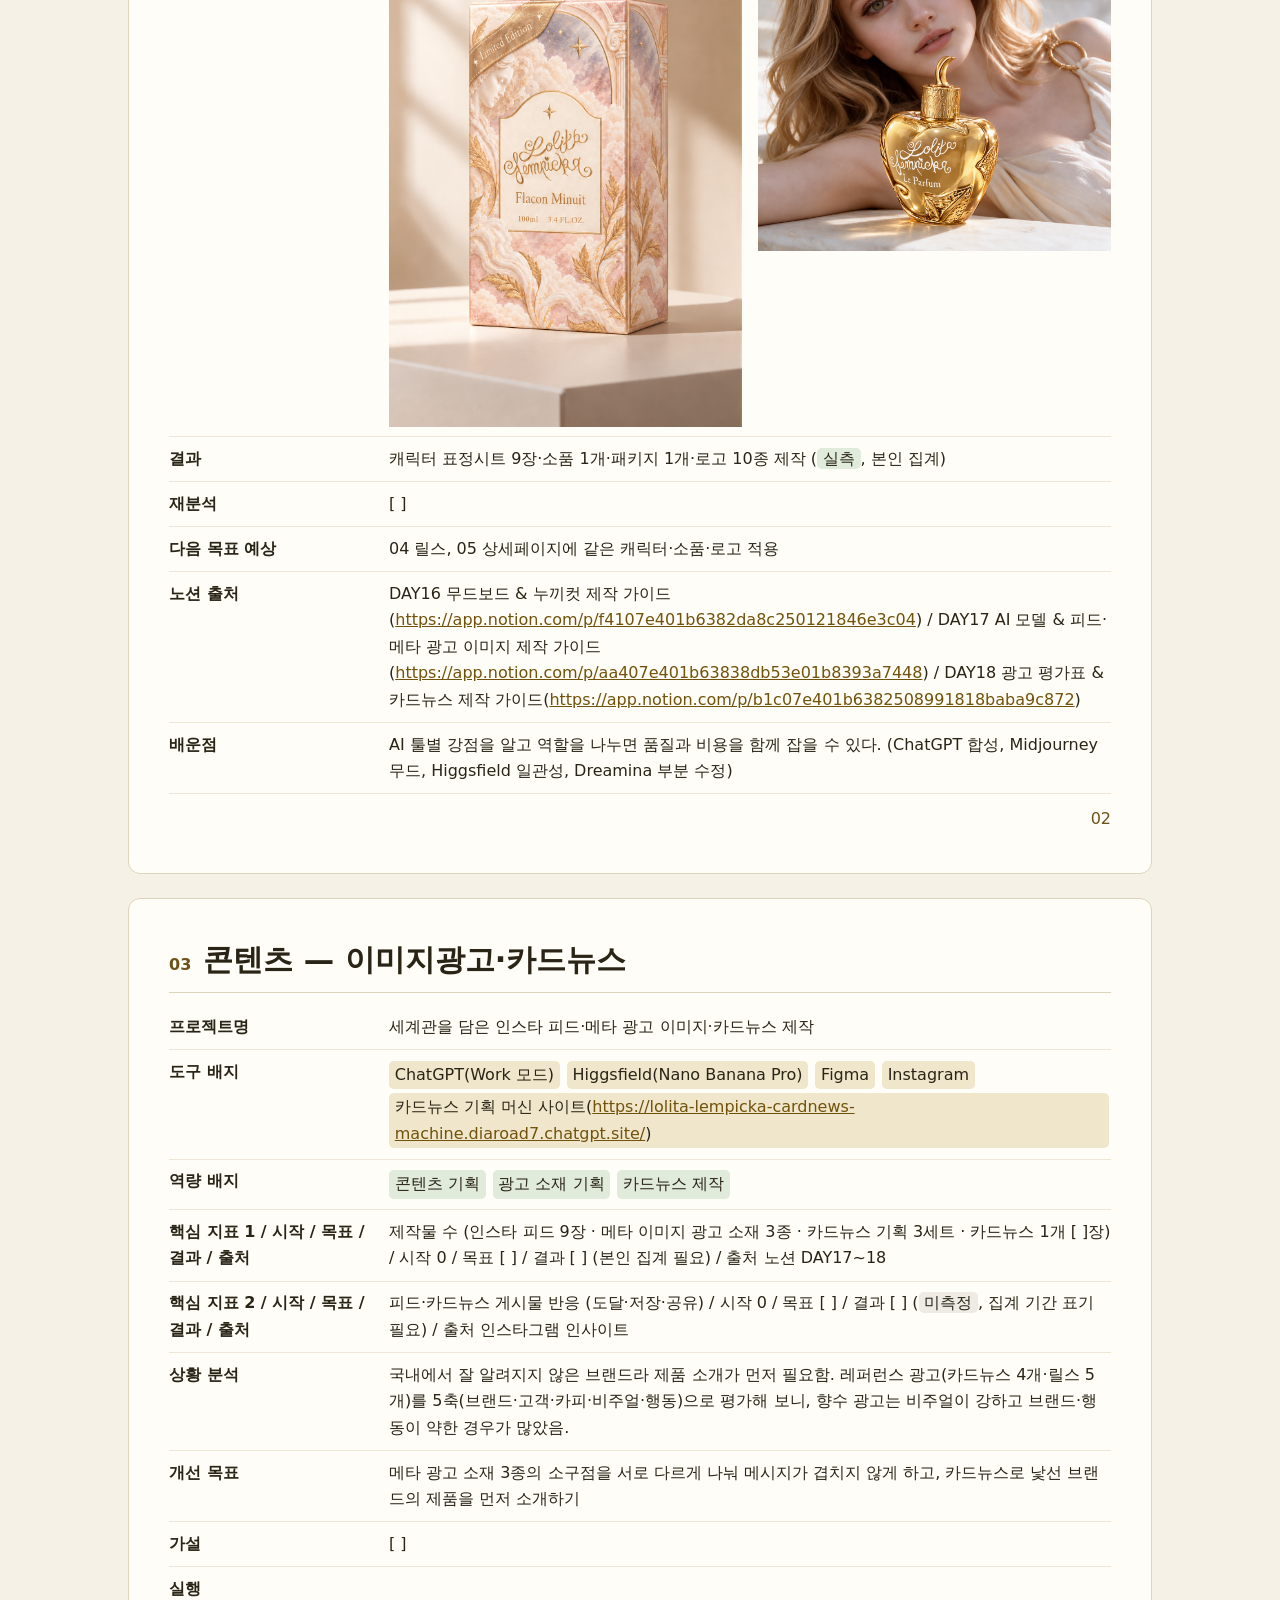
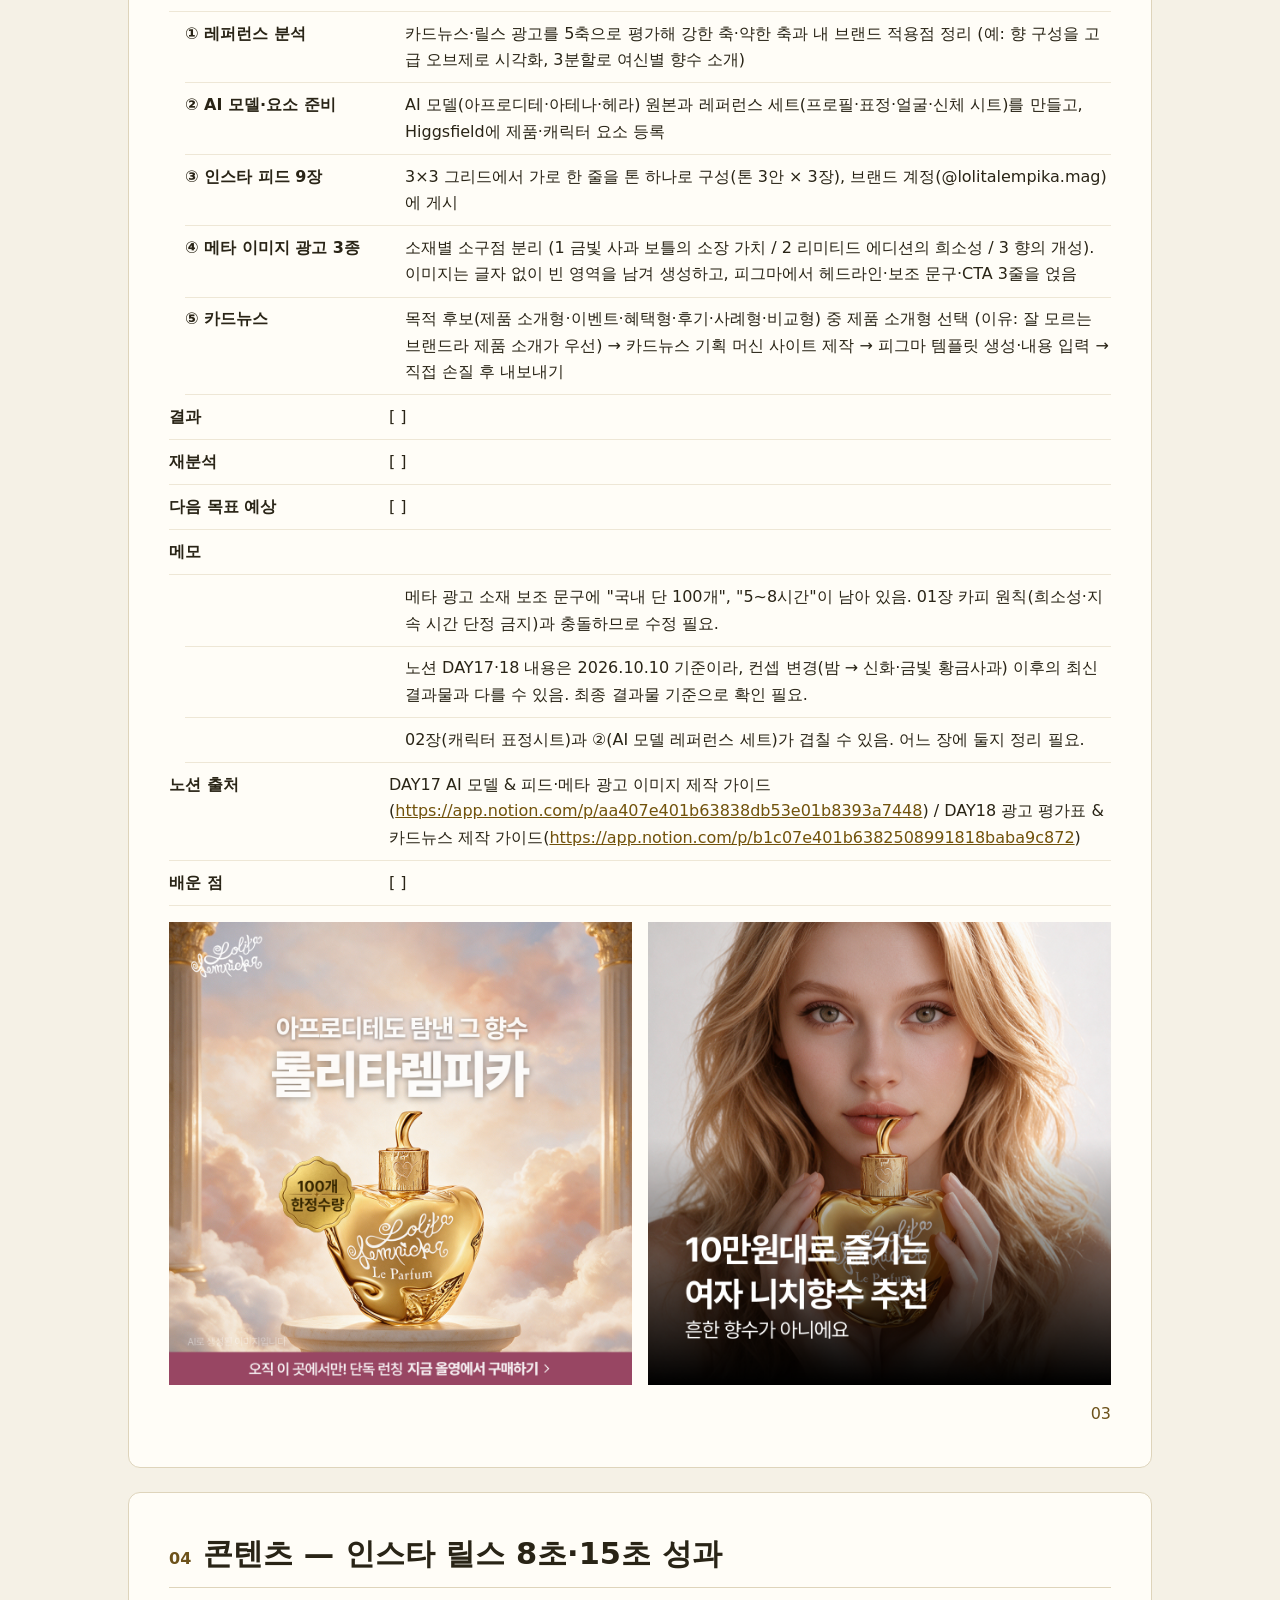
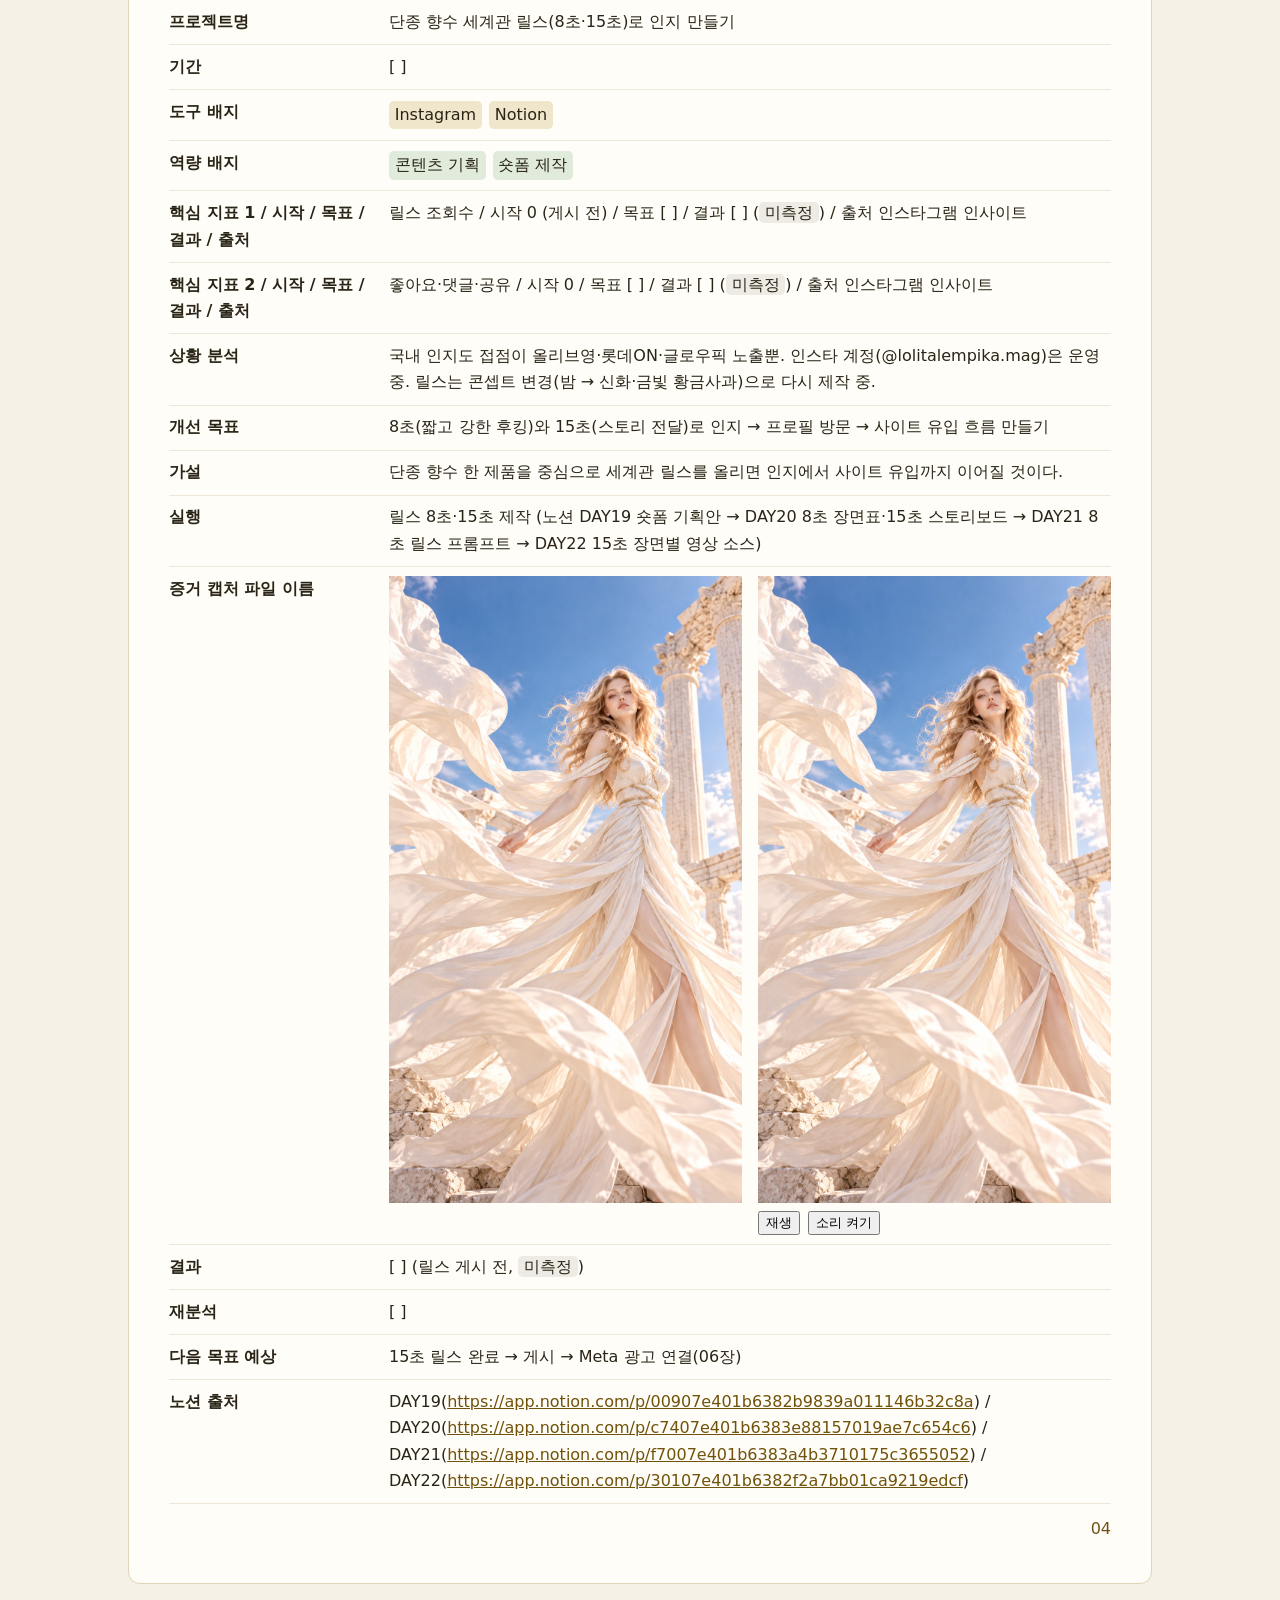
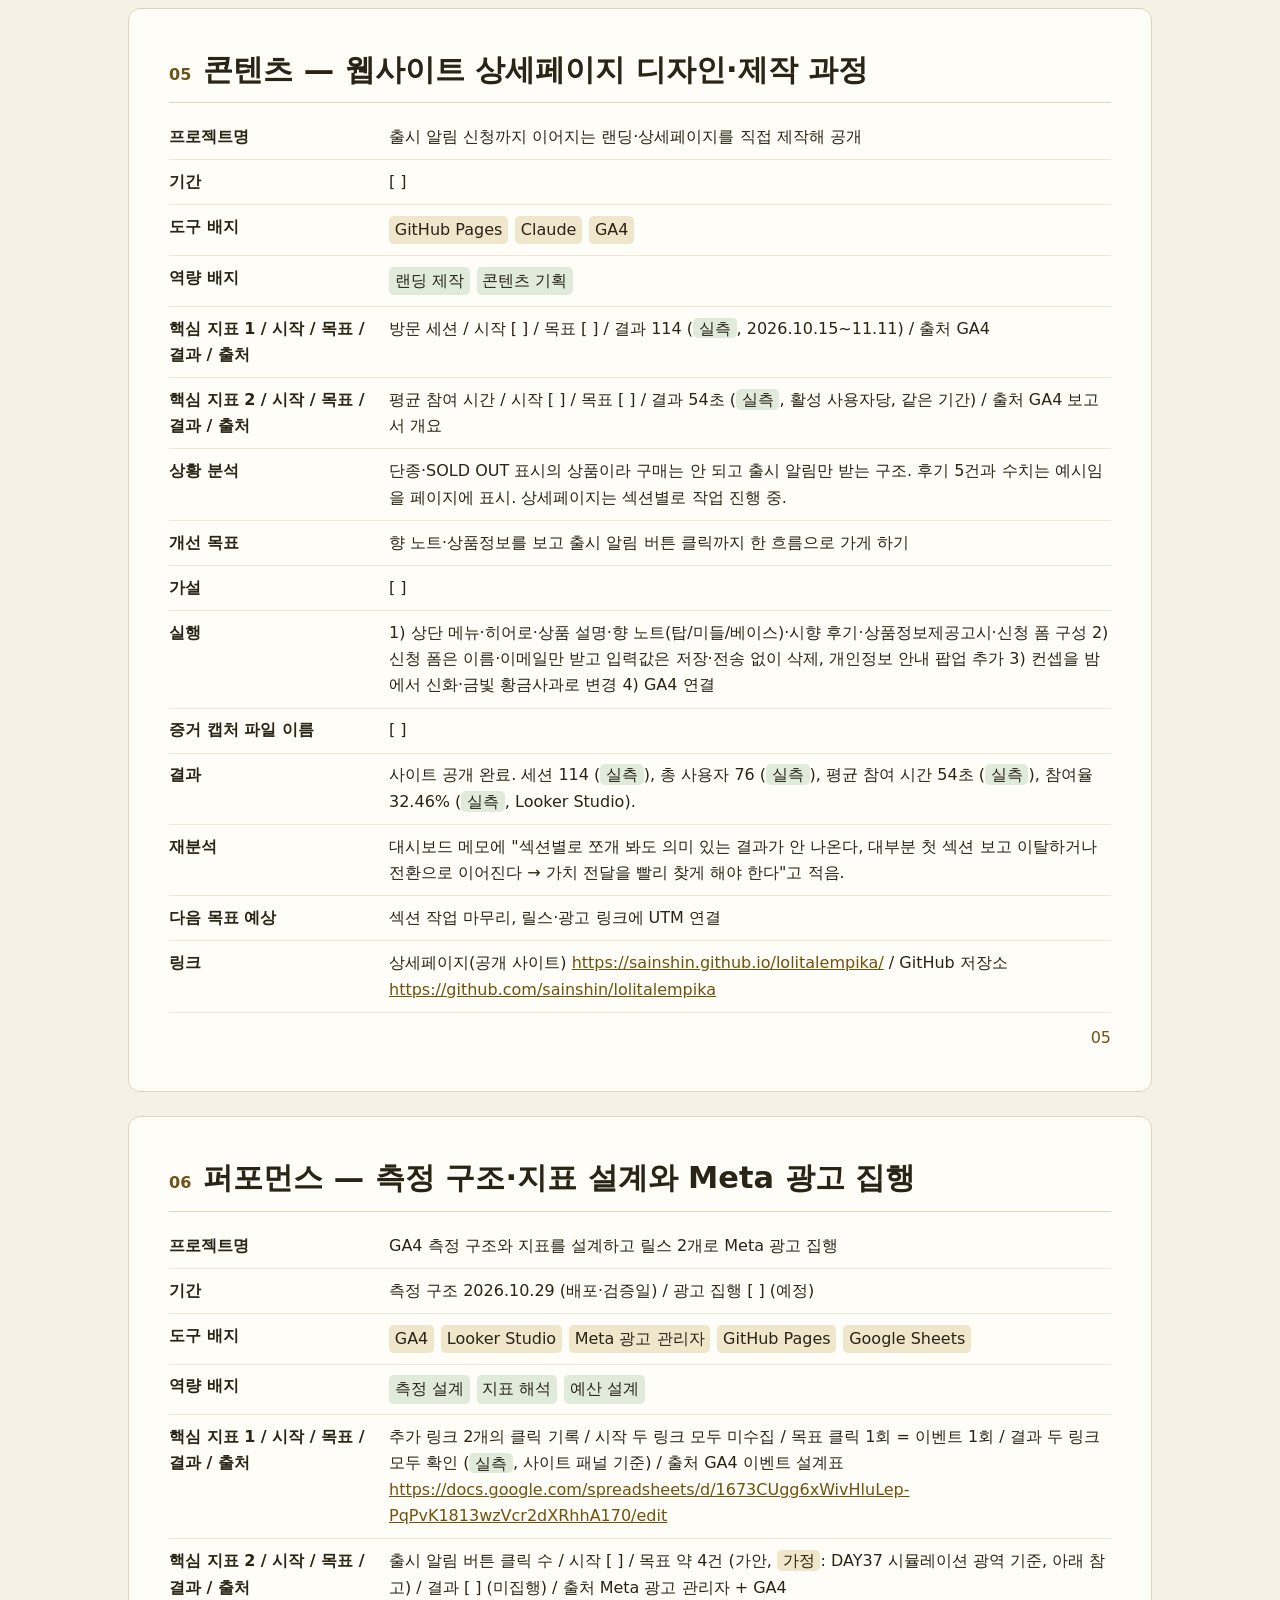
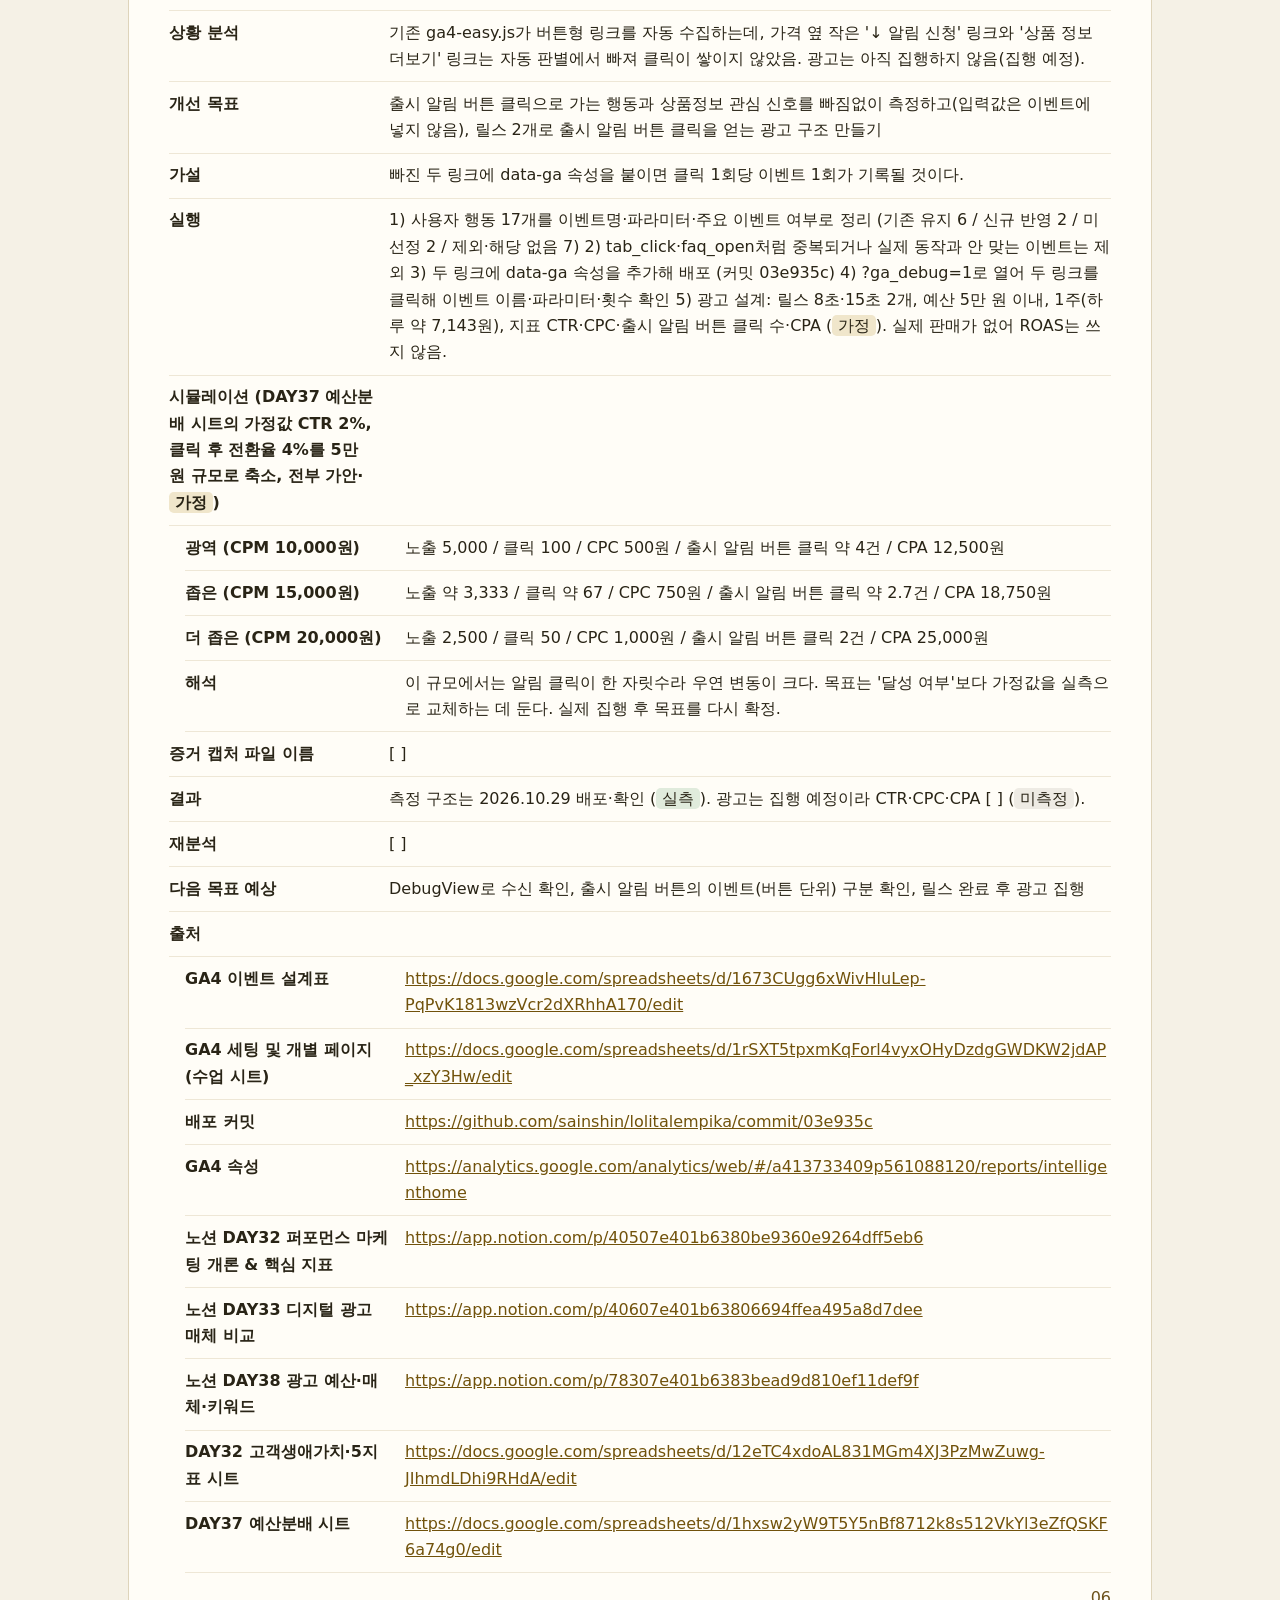
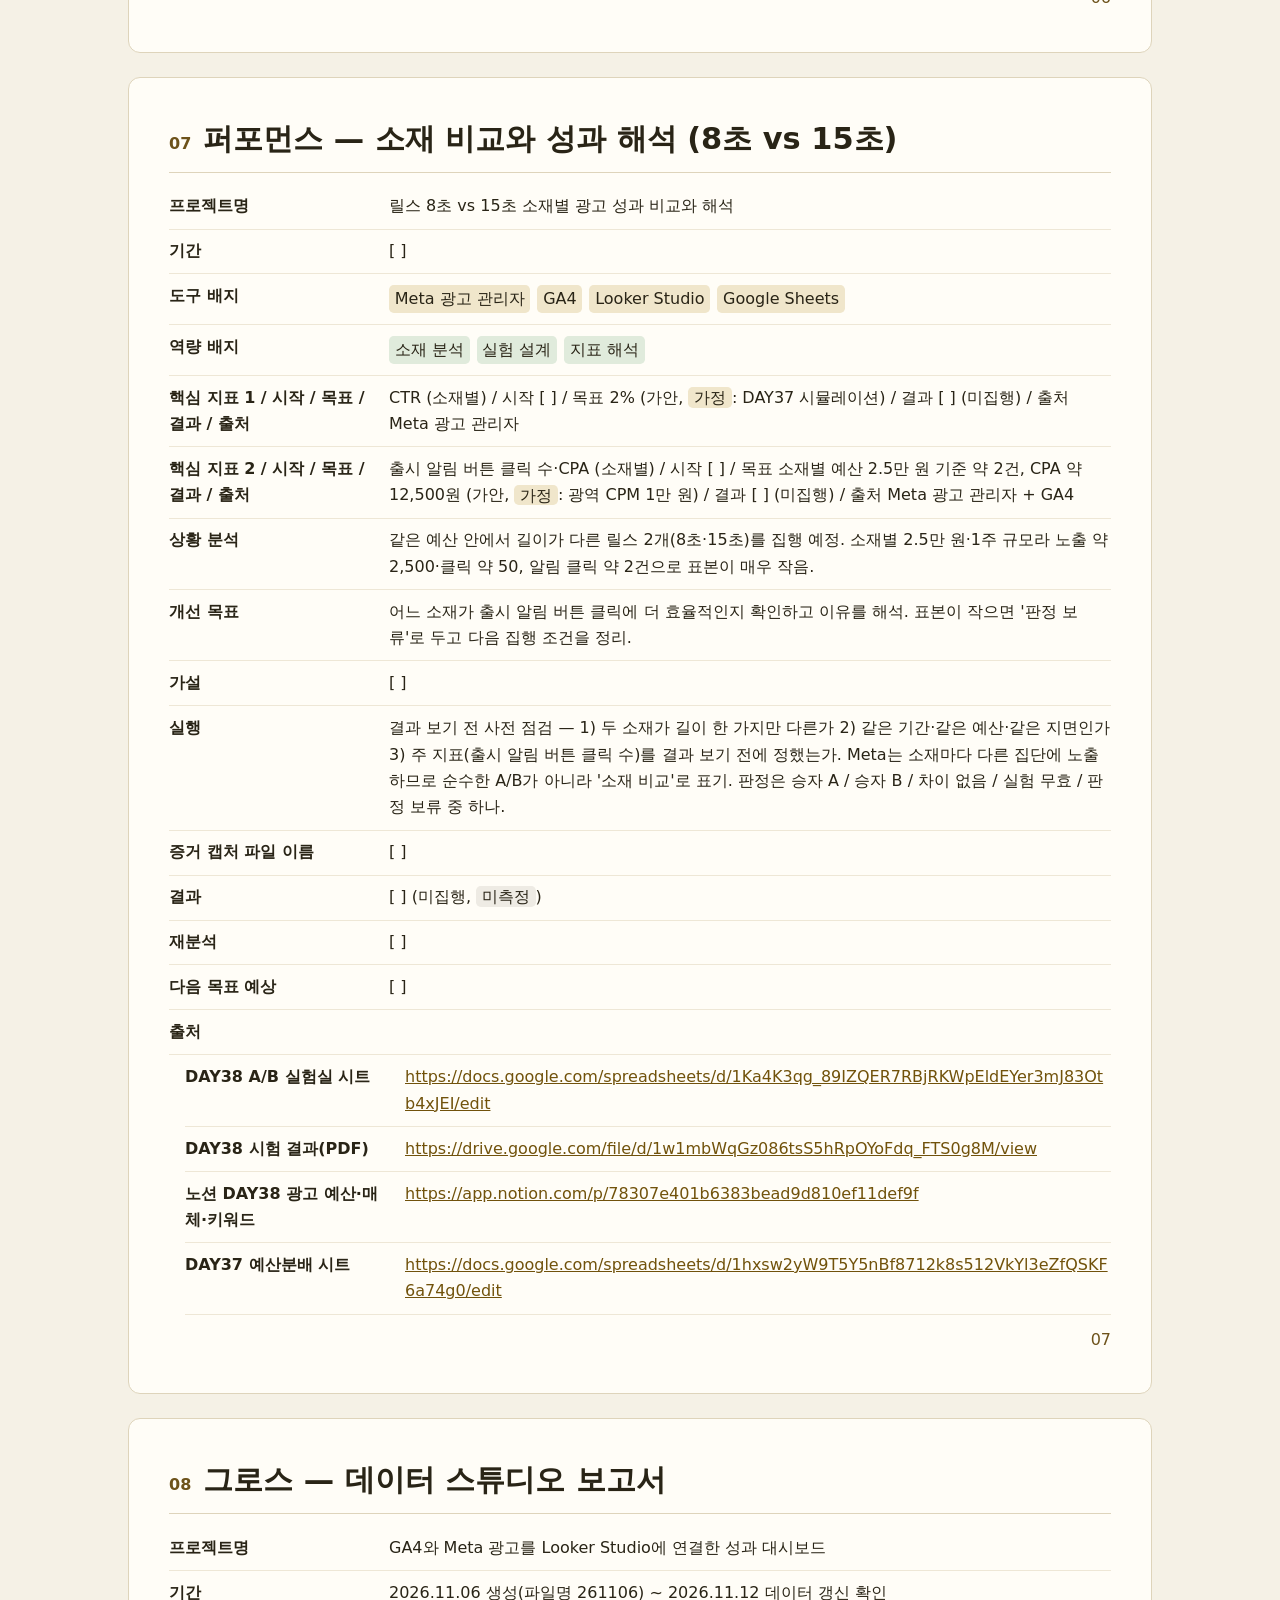
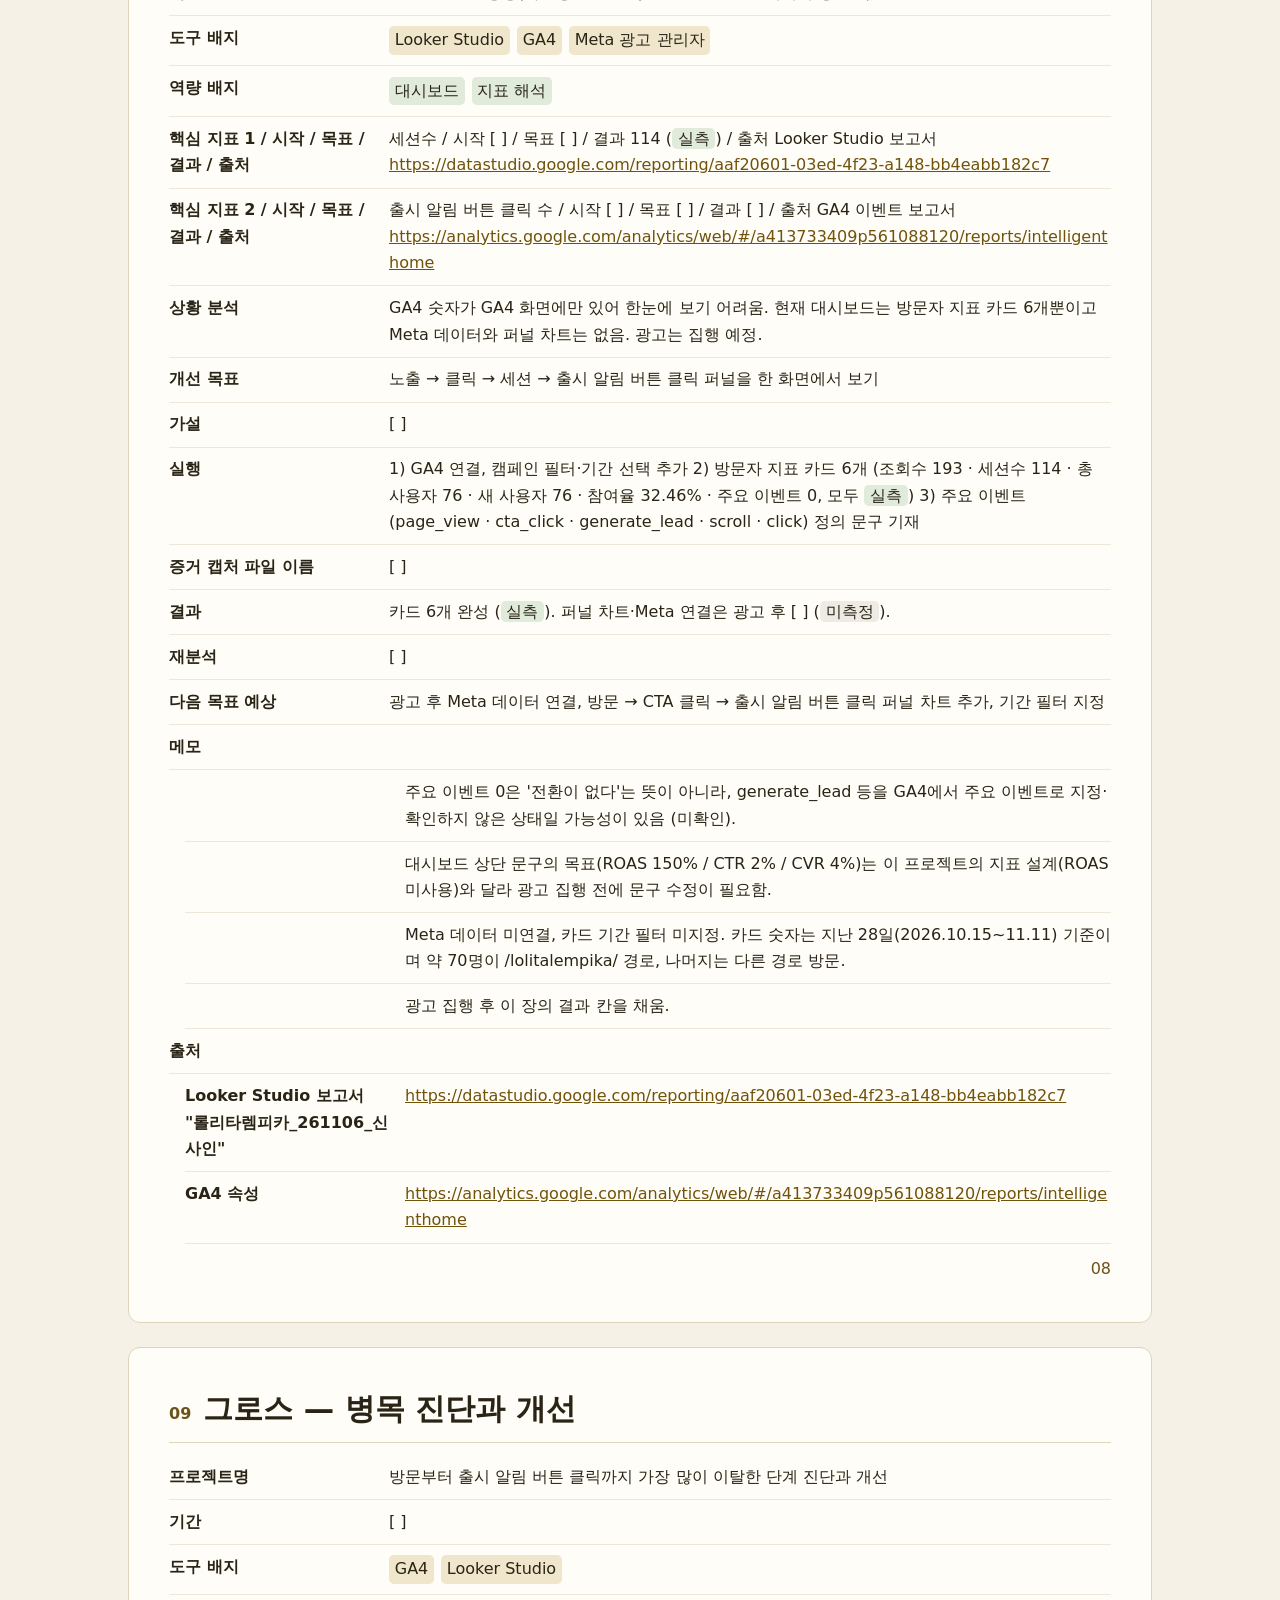
==== commit 1b1d47b8: "03장에 체크리스트 원문 추가" ====
--- a/portfolio/index.html
+++ b/portfolio/index.html
@@ -121,6 +121,31 @@
 </section>
 <section id="section-03" aria-labelledby="title-03">
 <header><span class="no">03</span><h2 id="title-03">콘텐츠 — 이미지광고·카드뉴스</h2></header>
+<dl>
+<div class="row"><dt>프로젝트명</dt><dd>세계관을 담은 인스타 피드·메타 광고 이미지·카드뉴스 제작</dd></div>
+<div class="row"><dt>도구 배지</dt><dd><span class="b">ChatGPT(Work 모드)</span> <span class="b">Higgsfield(Nano Banana Pro)</span> <span class="b">Figma</span> <span class="b">Instagram</span> <span class="b">카드뉴스 기획 머신 사이트(<a href="https://lolita-lempicka-cardnews-machine.diaroad7.chatgpt.site/">https://lolita-lempicka-cardnews-machine.diaroad7.chatgpt.site/</a>)</span></dd></div>
+<div class="row"><dt>역량 배지</dt><dd><span class="b skill">콘텐츠 기획</span> <span class="b skill">광고 소재 기획</span> <span class="b skill">카드뉴스 제작</span></dd></div>
+<div class="row"><dt>핵심 지표 1 / 시작 / 목표 / 결과 / 출처</dt><dd>제작물 수 (인스타 피드 9장 · 메타 이미지 광고 소재 3종 · 카드뉴스 기획 3세트 · 카드뉴스 1개 [ ]장) / 시작 0 / 목표 [ ] / 결과 [ ] (본인 집계 필요) / 출처 노션 DAY17~18</dd></div>
+<div class="row"><dt>핵심 지표 2 / 시작 / 목표 / 결과 / 출처</dt><dd>피드·카드뉴스 게시물 반응 (도달·저장·공유) / 시작 0 / 목표 [ ] / 결과 [ ] (<span class="tag none">미측정</span>, 집계 기간 표기 필요) / 출처 인스타그램 인사이트</dd></div>
+<div class="row"><dt>상황 분석</dt><dd>국내에서 잘 알려지지 않은 브랜드라 제품 소개가 먼저 필요함. 레퍼런스 광고(카드뉴스 4개·릴스 5개)를 5축(브랜드·고객·카피·비주얼·행동)으로 평가해 보니, 향수 광고는 비주얼이 강하고 브랜드·행동이 약한 경우가 많았음.</dd></div>
+<div class="row"><dt>개선 목표</dt><dd>메타 광고 소재 3종의 소구점을 서로 다르게 나눠 메시지가 겹치지 않게 하고, 카드뉴스로 낯선 브랜드의 제품을 먼저 소개하기</dd></div>
+<div class="row"><dt>가설</dt><dd>[ ]</dd></div>
+<div class="row"><dt>실행</dt><dd hidden></dd></div>
+<div class="row indent-1"><dt>① 레퍼런스 분석</dt><dd>카드뉴스·릴스 광고를 5축으로 평가해 강한 축·약한 축과 내 브랜드 적용점 정리 (예: 향 구성을 고급 오브제로 시각화, 3분할로 여신별 향수 소개)</dd></div>
+<div class="row indent-1"><dt>② AI 모델·요소 준비</dt><dd>AI 모델(아프로디테·아테나·헤라) 원본과 레퍼런스 세트(프로필·표정·얼굴·신체 시트)를 만들고, Higgsfield에 제품·캐릭터 요소 등록</dd></div>
+<div class="row indent-1"><dt>③ 인스타 피드 9장</dt><dd>3×3 그리드에서 가로 한 줄을 톤 하나로 구성(톤 3안 × 3장), 브랜드 계정(@lolitalempika.mag)에 게시</dd></div>
+<div class="row indent-1"><dt>④ 메타 이미지 광고 3종</dt><dd>소재별 소구점 분리 (1 금빛 사과 보틀의 소장 가치 / 2 리미티드 에디션의 희소성 / 3 향의 개성). 이미지는 글자 없이 빈 영역을 남겨 생성하고, 피그마에서 헤드라인·보조 문구·CTA 3줄을 얹음</dd></div>
+<div class="row indent-1"><dt>⑤ 카드뉴스</dt><dd>목적 후보(제품 소개형·이벤트·혜택형·후기·사례형·비교형) 중 제품 소개형 선택 (이유: 잘 모르는 브랜드라 제품 소개가 우선) → 카드뉴스 기획 머신 사이트 제작 → 피그마 템플릿 생성·내용 입력 → 직접 손질 후 내보내기</dd></div>
+<div class="row"><dt>결과</dt><dd>[ ]</dd></div>
+<div class="row"><dt>재분석</dt><dd>[ ]</dd></div>
+<div class="row"><dt>다음 목표 예상</dt><dd>[ ]</dd></div>
+<div class="row"><dt>메모</dt><dd hidden></dd></div>
+<div class="row indent-1"><dt></dt><dd>메타 광고 소재 보조 문구에 &quot;국내 단 100개&quot;, &quot;5~8시간&quot;이 남아 있음. 01장 카피 원칙(희소성·지속 시간 단정 금지)과 충돌하므로 수정 필요.</dd></div>
+<div class="row indent-1"><dt></dt><dd>노션 DAY17·18 내용은 2026.10.10 기준이라, 컨셉 변경(밤 → 신화·금빛 황금사과) 이후의 최신 결과물과 다를 수 있음. 최종 결과물 기준으로 확인 필요.</dd></div>
+<div class="row indent-1"><dt></dt><dd>02장(캐릭터 표정시트)과 ②(AI 모델 레퍼런스 세트)가 겹칠 수 있음. 어느 장에 둘지 정리 필요.</dd></div>
+<div class="row"><dt>노션 출처</dt><dd>DAY17 AI 모델 &amp; 피드·메타 광고 이미지 제작 가이드(<a href="https://app.notion.com/p/aa407e401b63838db53e01b8393a7448">https://app.notion.com/p/aa407e401b63838db53e01b8393a7448</a>) / DAY18 광고 평가표 &amp; 카드뉴스 제작 가이드(<a href="https://app.notion.com/p/b1c07e401b6382508991818baba9c872">https://app.notion.com/p/b1c07e401b6382508991818baba9c872</a>)</dd></div>
+<div class="row"><dt>배운 점</dt><dd>[ ]</dd></div>
+</dl>
 <div class="shot" style="display: grid; grid-template-columns: repeat(auto-fit, minmax(min(100%, 20rem), 1fr)); gap: 1rem; margin-block: 1rem">
 <img src="image-ad.png" alt="롤리타렘피카 이미지 광고" width="1080" height="1080">
 <img src="card-news.png" alt="롤리타렘피카 카드뉴스 표지" width="1080" height="1080">
@@ -301,7 +326,7 @@
 <div class="row"><dt>지금 병목</dt><dd>릴스 제작이 끝나지 않아 광고가 시작되지 못했고, 그래서 CTR·CPC·CPA·출시 알림 버튼 클릭 수가 모두 [ ] (<span class="tag none">미측정</span>).</dd></div>
 <div class="row"><dt>다음 목표 예상</dt><dd>릴스 완료 → Meta 광고 1주 집행 (5만 원 이내) → 소재 비교와 퍼널 재측정 → 가안(<span class="tag assume">가정</span>) 목표를 실측으로 교체</dd></div>
 <div class="row"><dt>출처</dt><dd>장표 02~09의 출처 링크</dd></div>
-<div class="row"><dt>도구 · 역량</dt><dd><span class="b">Notion</span> <span class="b">카피 머신 사이트(<a href="https://lolita-lempicka-copy-machine.diaroad7.chatgpt.site/">https://lolita-lempicka-copy-machine.diaroad7.chatgpt.site/</a>)</span> <span class="b">ChatGPT</span> <span class="b skill">브랜드 전략</span> <span class="b skill">페르소나·고객 여정 설계</span> <span class="b skill">포지셔닝·USP</span> <span class="b skill">카피라이팅</span> <span class="b">Midjourney</span> <span class="b">Higgsfield</span> <span class="b">Dreamina</span> <span class="b">Figma</span> <span class="b skill">브랜드 비주얼</span> <span class="b skill">콘텐츠 기획</span> <span class="b">Instagram</span> <span class="b skill">숏폼 제작</span> <span class="b">GitHub Pages</span> <span class="b">Claude</span> <span class="b">GA4</span> <span class="b skill">랜딩 제작</span> <span class="b">Looker Studio</span> <span class="b">Meta 광고 관리자</span> <span class="b">Google Sheets</span> <span class="b skill">측정 설계</span> <span class="b skill">지표 해석</span> <span class="b skill">예산 설계</span> <span class="b skill">소재 분석</span> <span class="b skill">실험 설계</span> <span class="b skill">대시보드</span> <span class="b skill">퍼널 분석</span> <span class="b skill">병목 진단</span></dd></div>
+<div class="row"><dt>도구 · 역량</dt><dd><span class="b">Notion</span> <span class="b">카피 머신 사이트(<a href="https://lolita-lempicka-copy-machine.diaroad7.chatgpt.site/">https://lolita-lempicka-copy-machine.diaroad7.chatgpt.site/</a>)</span> <span class="b">ChatGPT</span> <span class="b skill">브랜드 전략</span> <span class="b skill">페르소나·고객 여정 설계</span> <span class="b skill">포지셔닝·USP</span> <span class="b skill">카피라이팅</span> <span class="b">Midjourney</span> <span class="b">Higgsfield</span> <span class="b">Dreamina</span> <span class="b">Figma</span> <span class="b skill">브랜드 비주얼</span> <span class="b skill">콘텐츠 기획</span> <span class="b">Instagram</span> <span class="b skill">숏폼 제작</span> <span class="b">GitHub Pages</span> <span class="b">Claude</span> <span class="b">GA4</span> <span class="b skill">랜딩 제작</span> <span class="b">Looker Studio</span> <span class="b">Meta 광고 관리자</span> <span class="b">Google Sheets</span> <span class="b skill">측정 설계</span> <span class="b skill">지표 해석</span> <span class="b skill">예산 설계</span> <span class="b skill">소재 분석</span> <span class="b skill">실험 설계</span> <span class="b skill">대시보드</span> <span class="b skill">퍼널 분석</span> <span class="b skill">병목 진단</span> <span class="b">카드뉴스 기획 머신 사이트(<a href="https://lolita-lempicka-cardnews-machine.diaroad7.chatgpt.site/">https://lolita-lempicka-cardnews-machine.diaroad7.chatgpt.site/</a>)</span> <span class="b skill">광고 소재 기획</span> <span class="b skill">카드뉴스 제작</span></dd></div>
 </dl>
 <footer class="ft"><span>10</span></footer>
 </section>
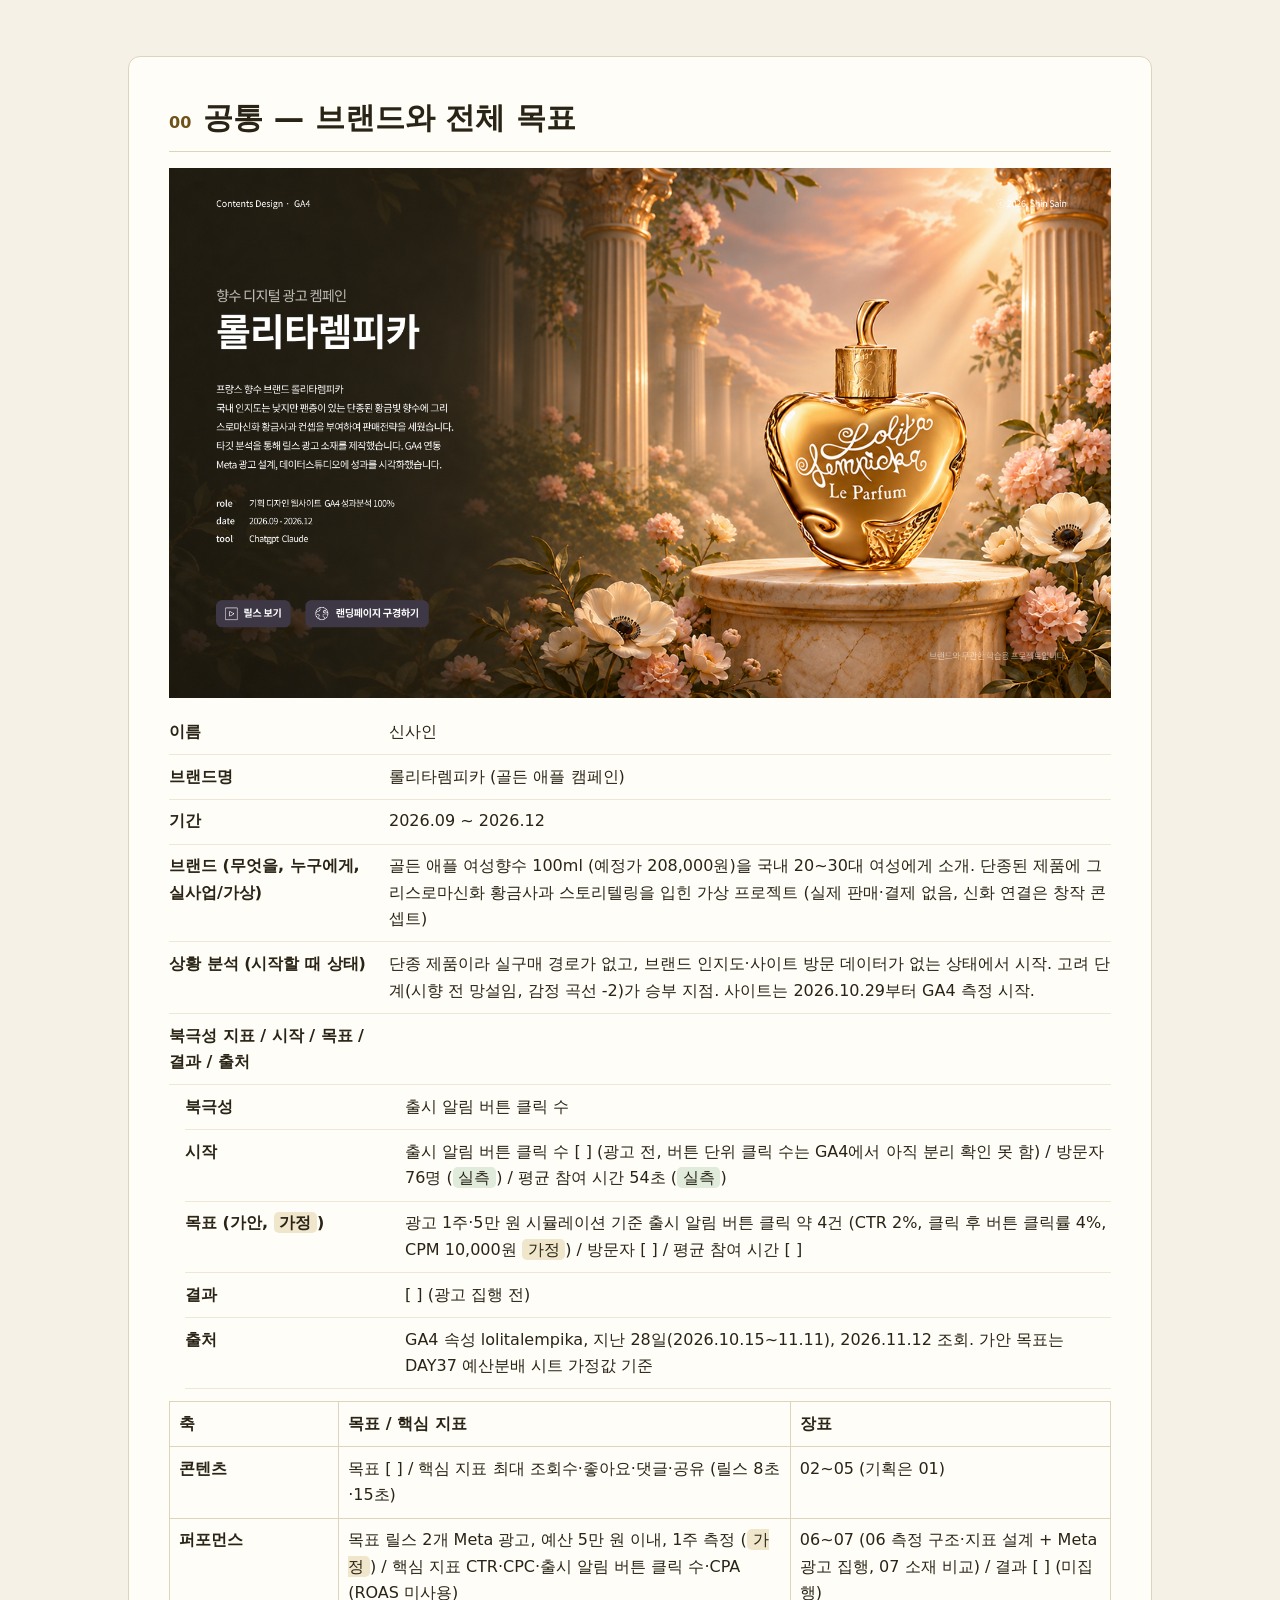
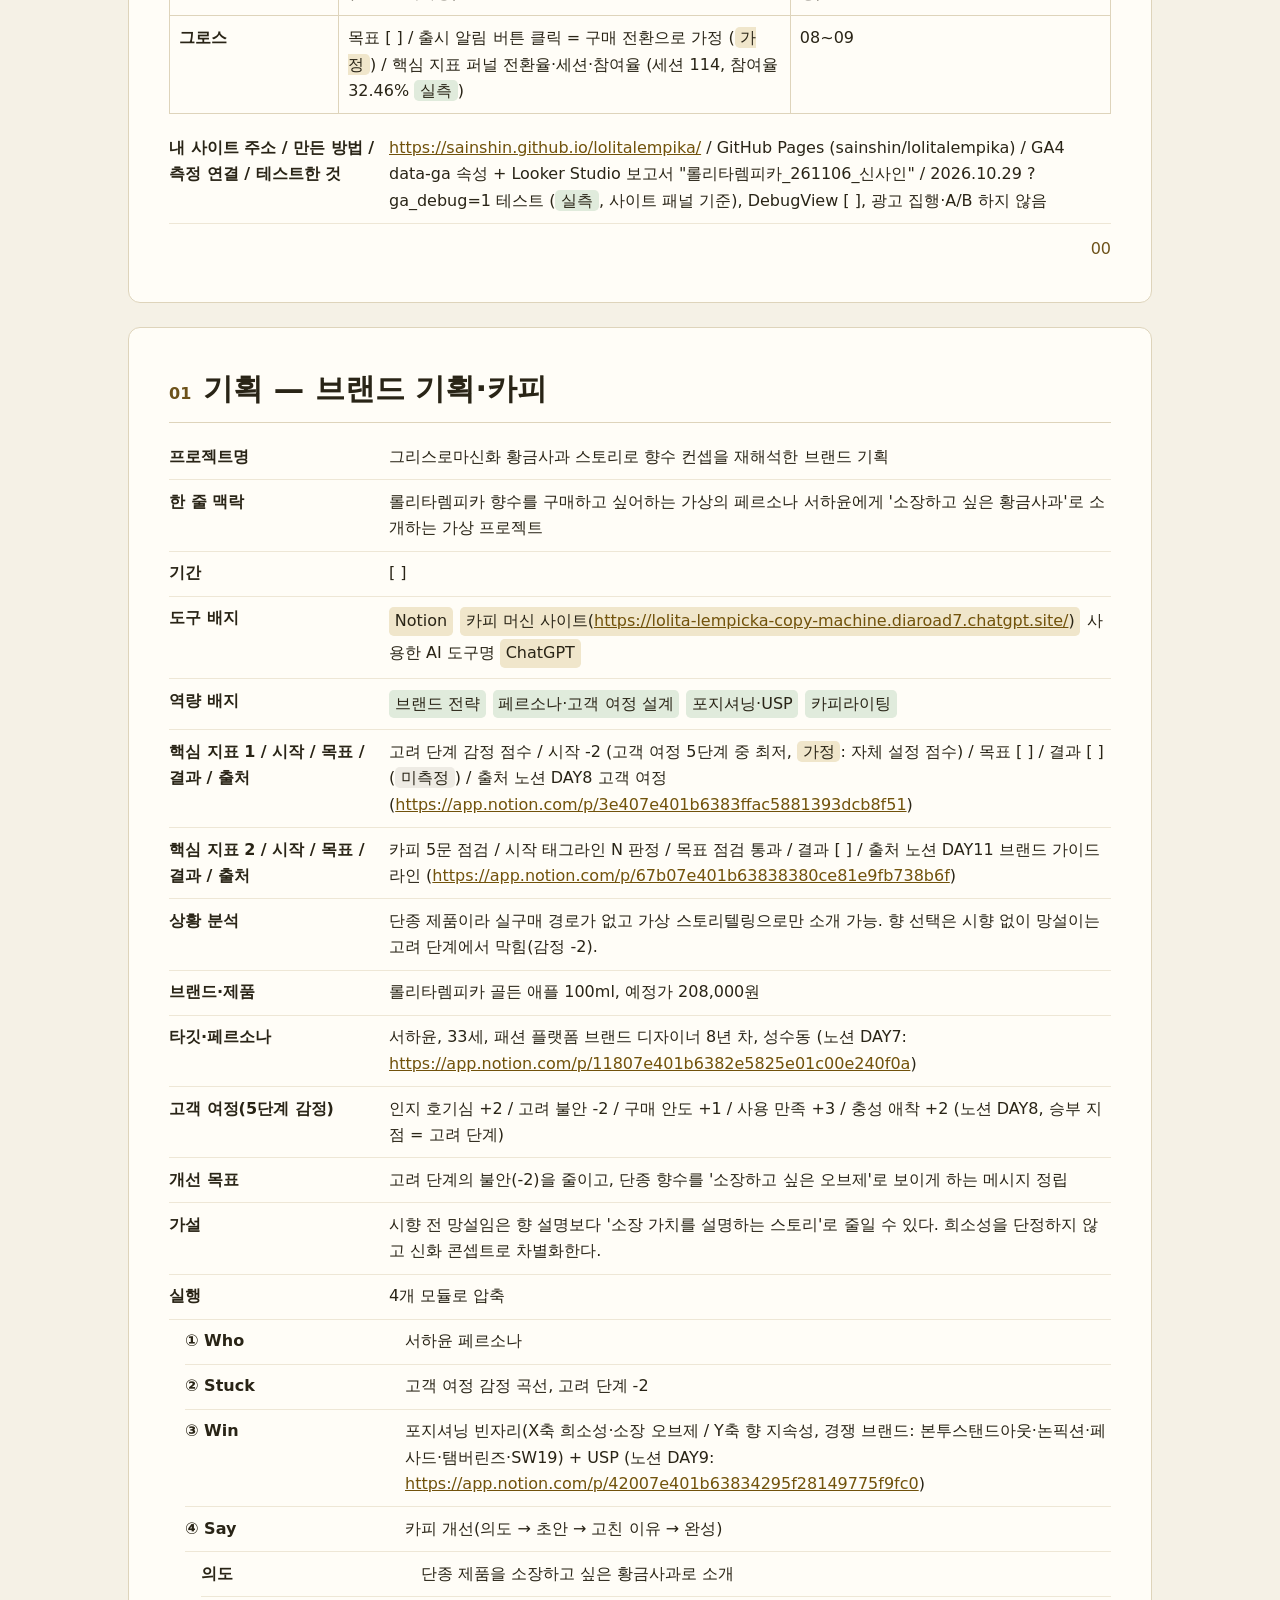
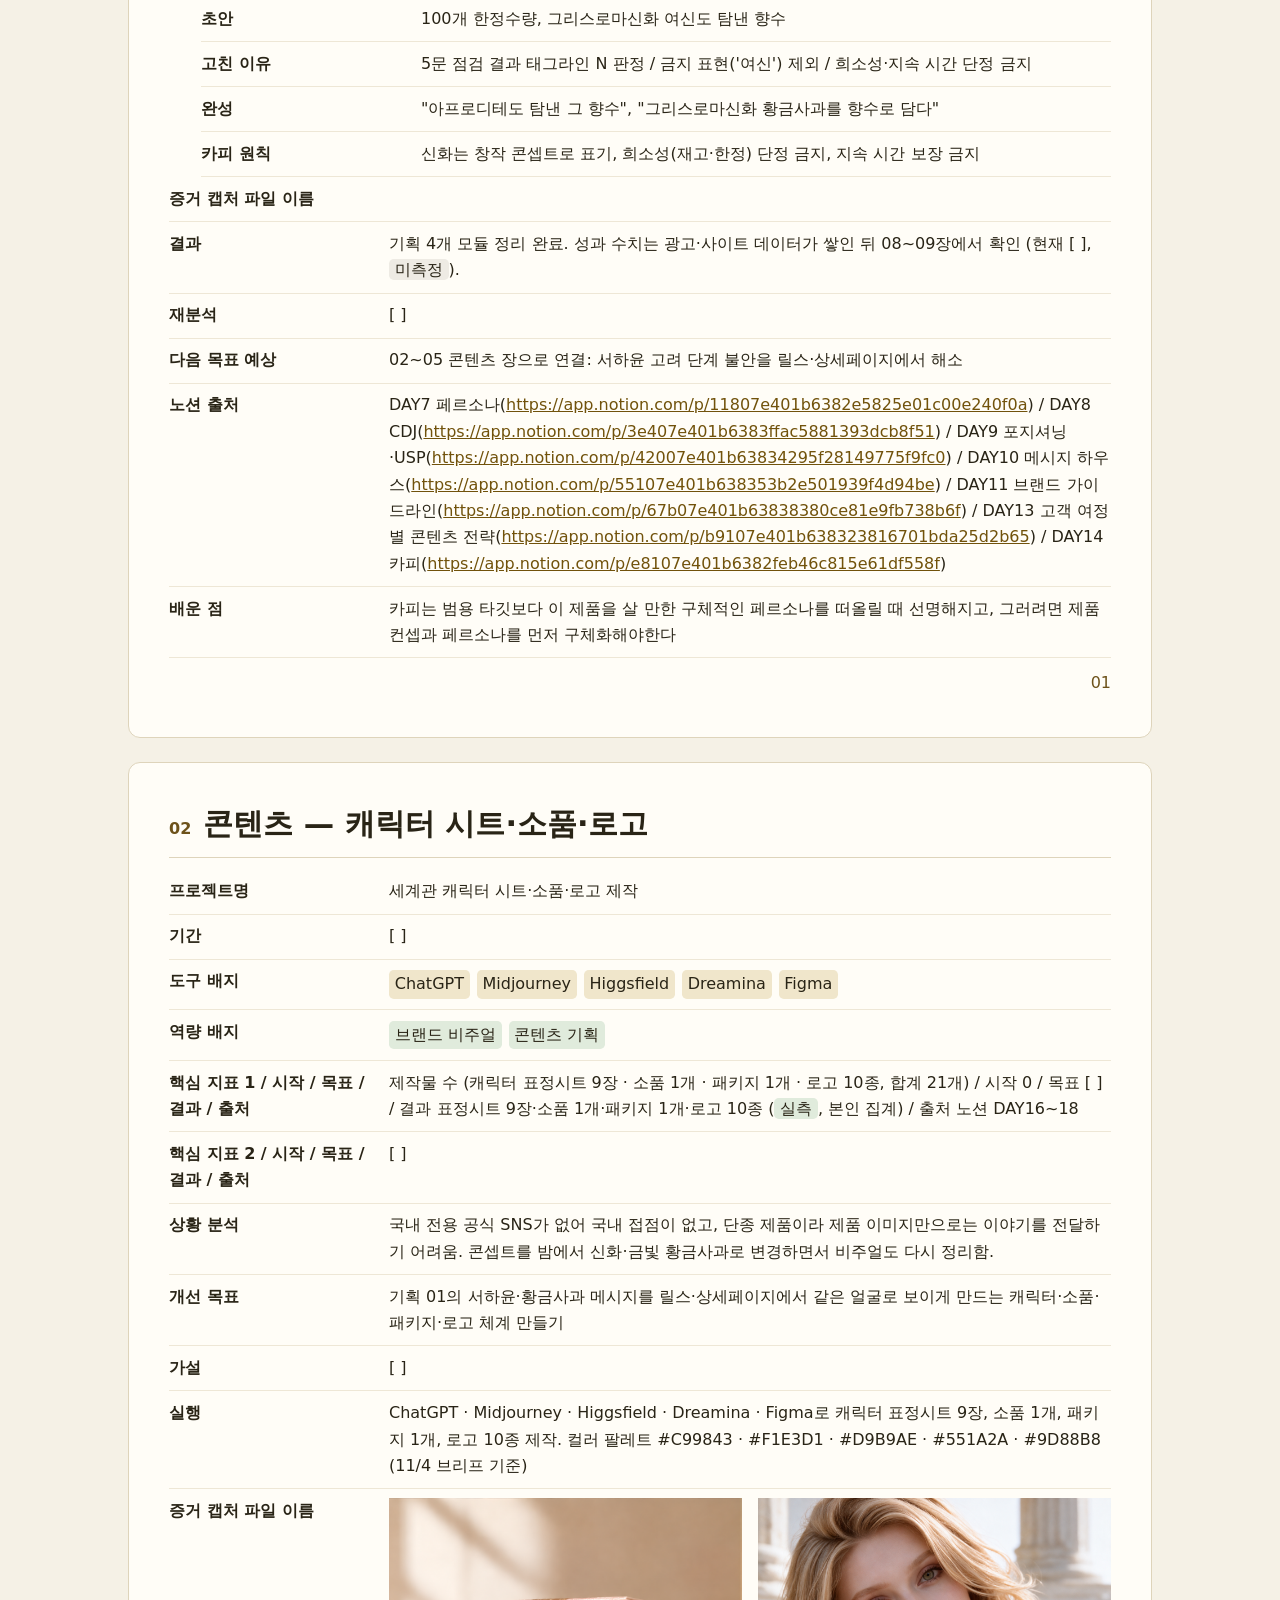
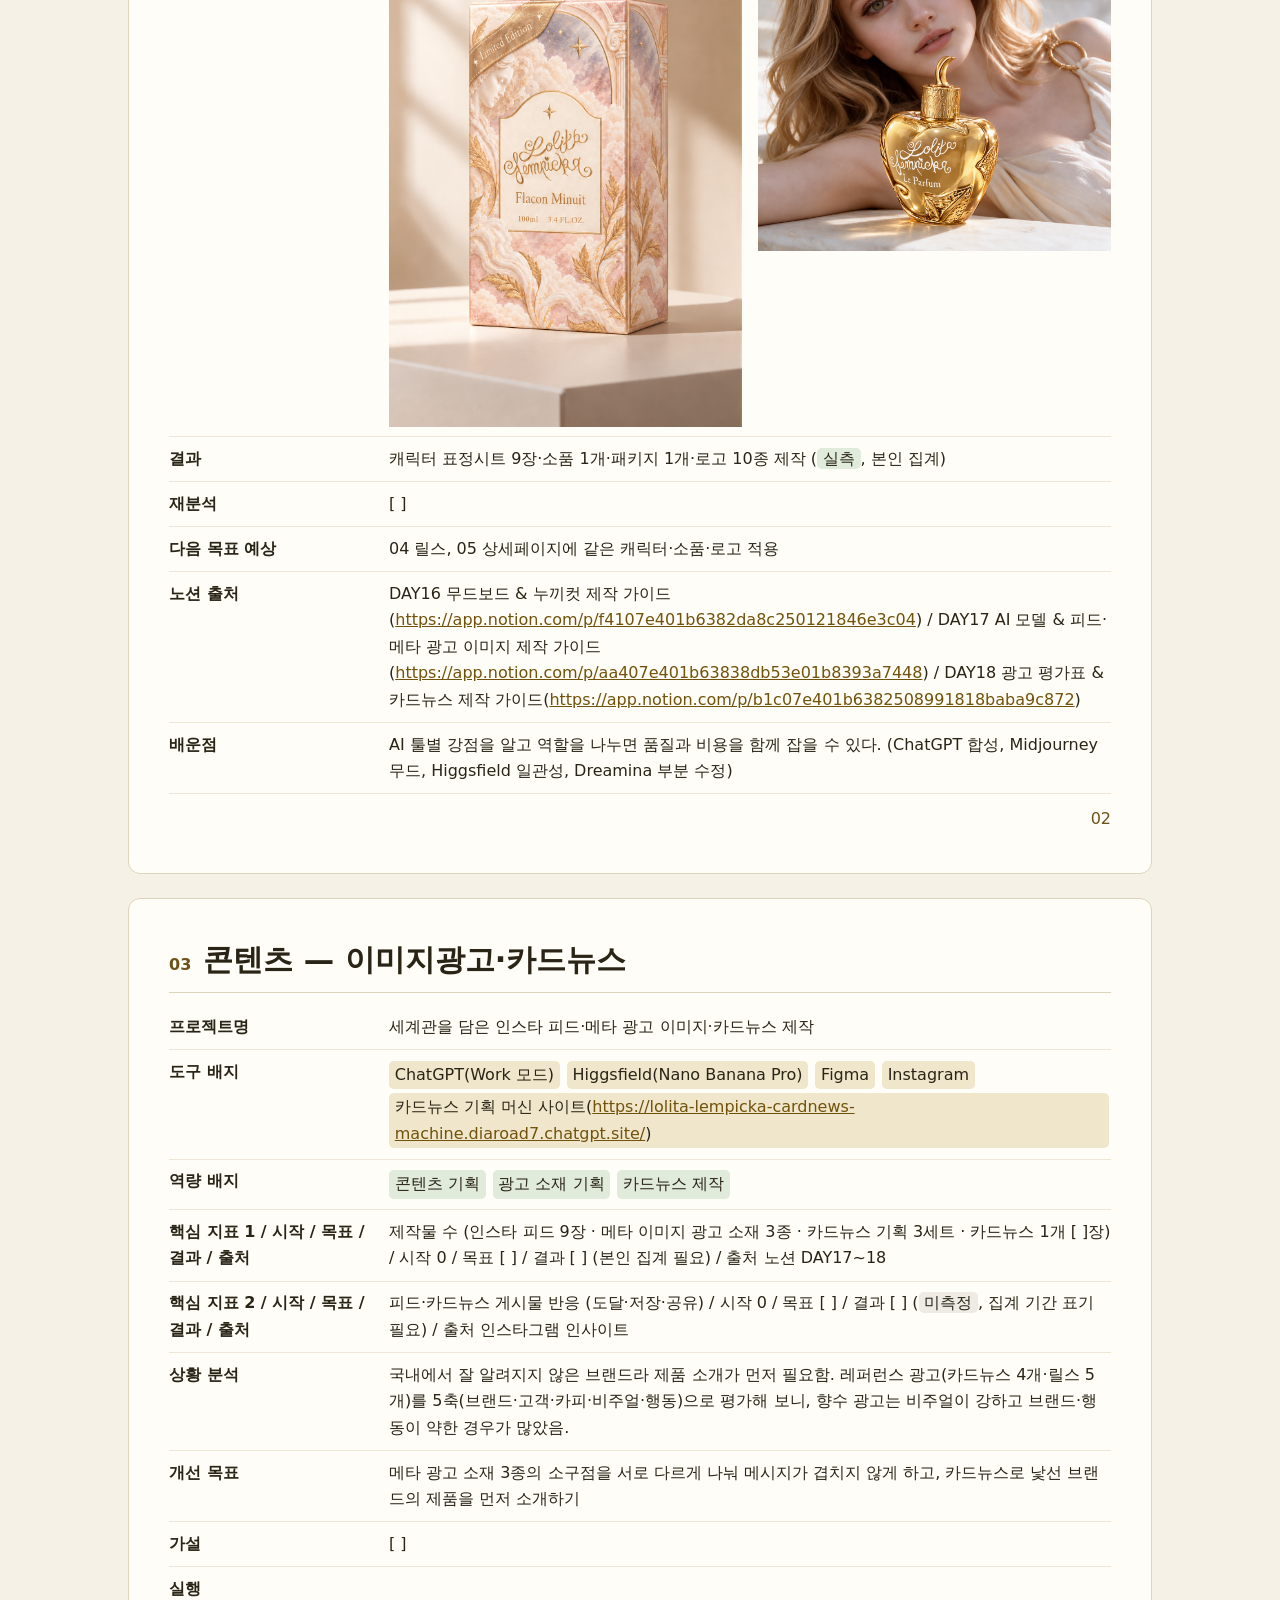
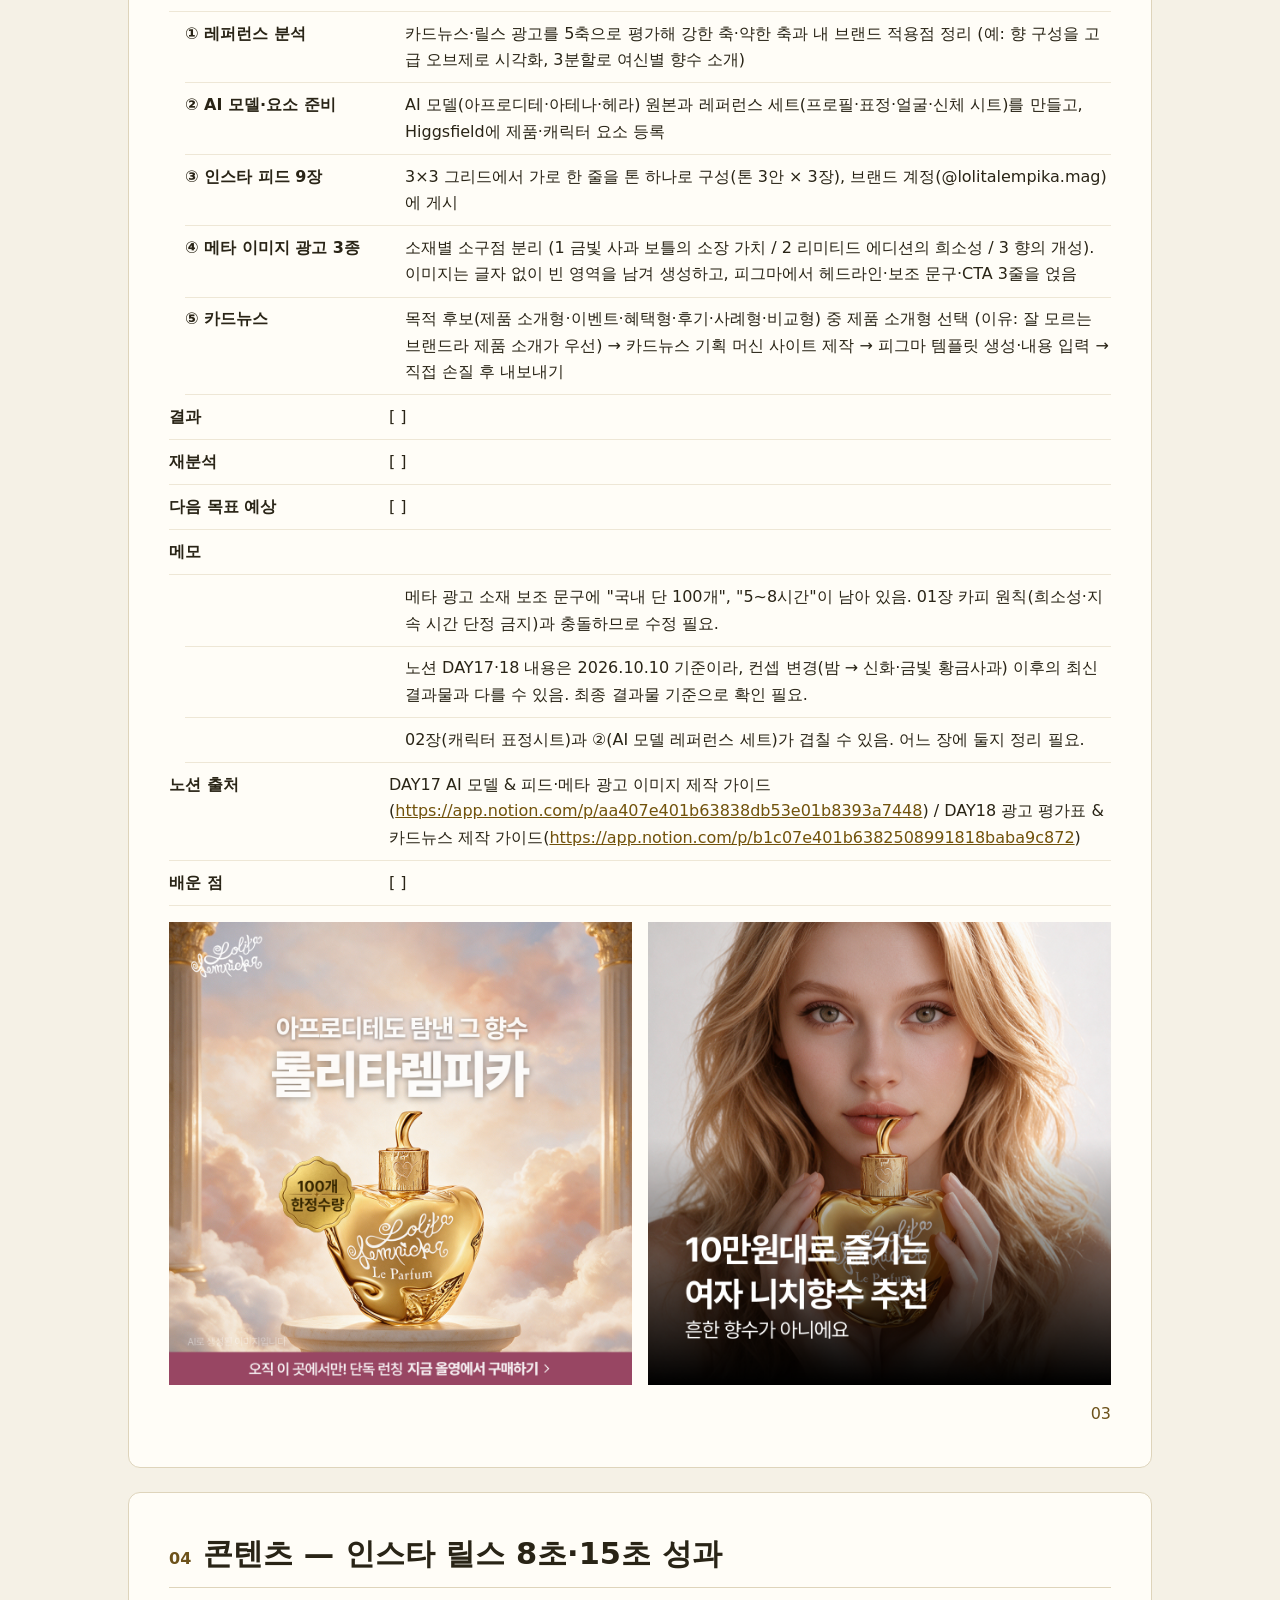
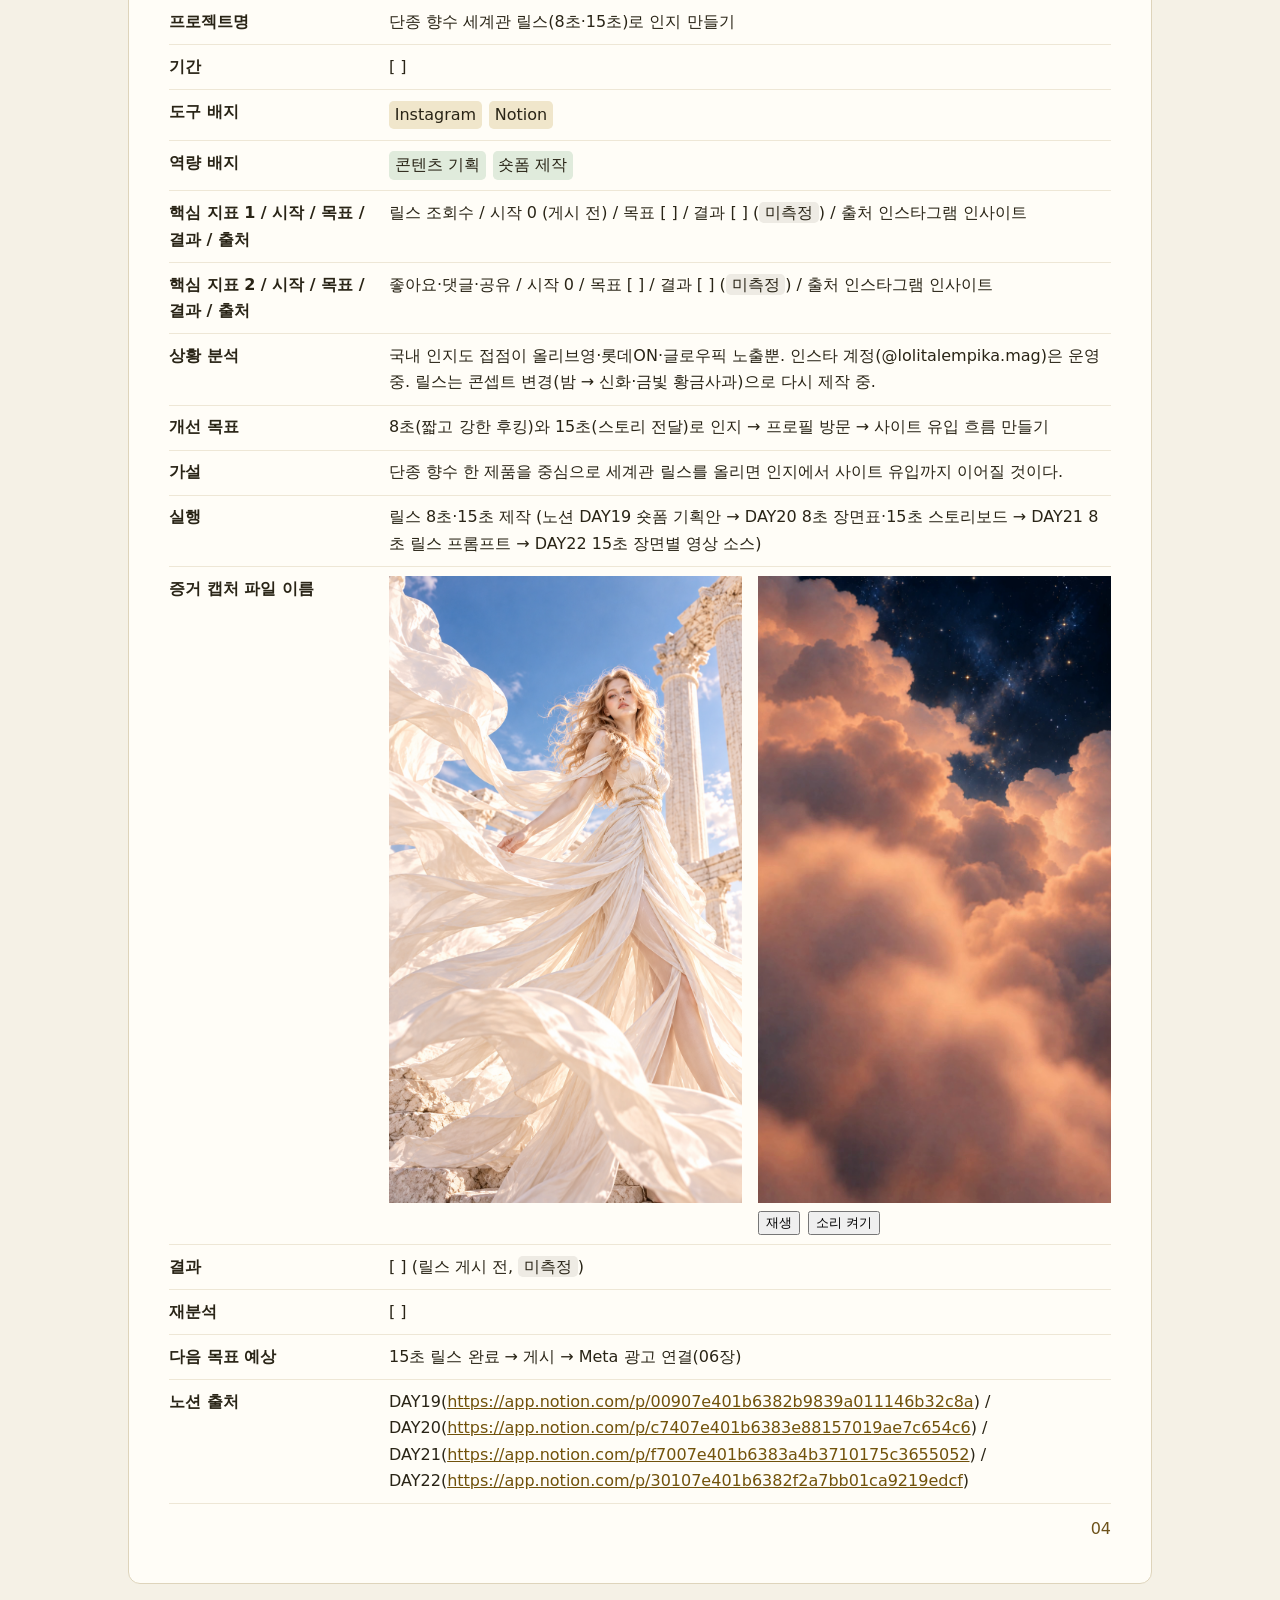
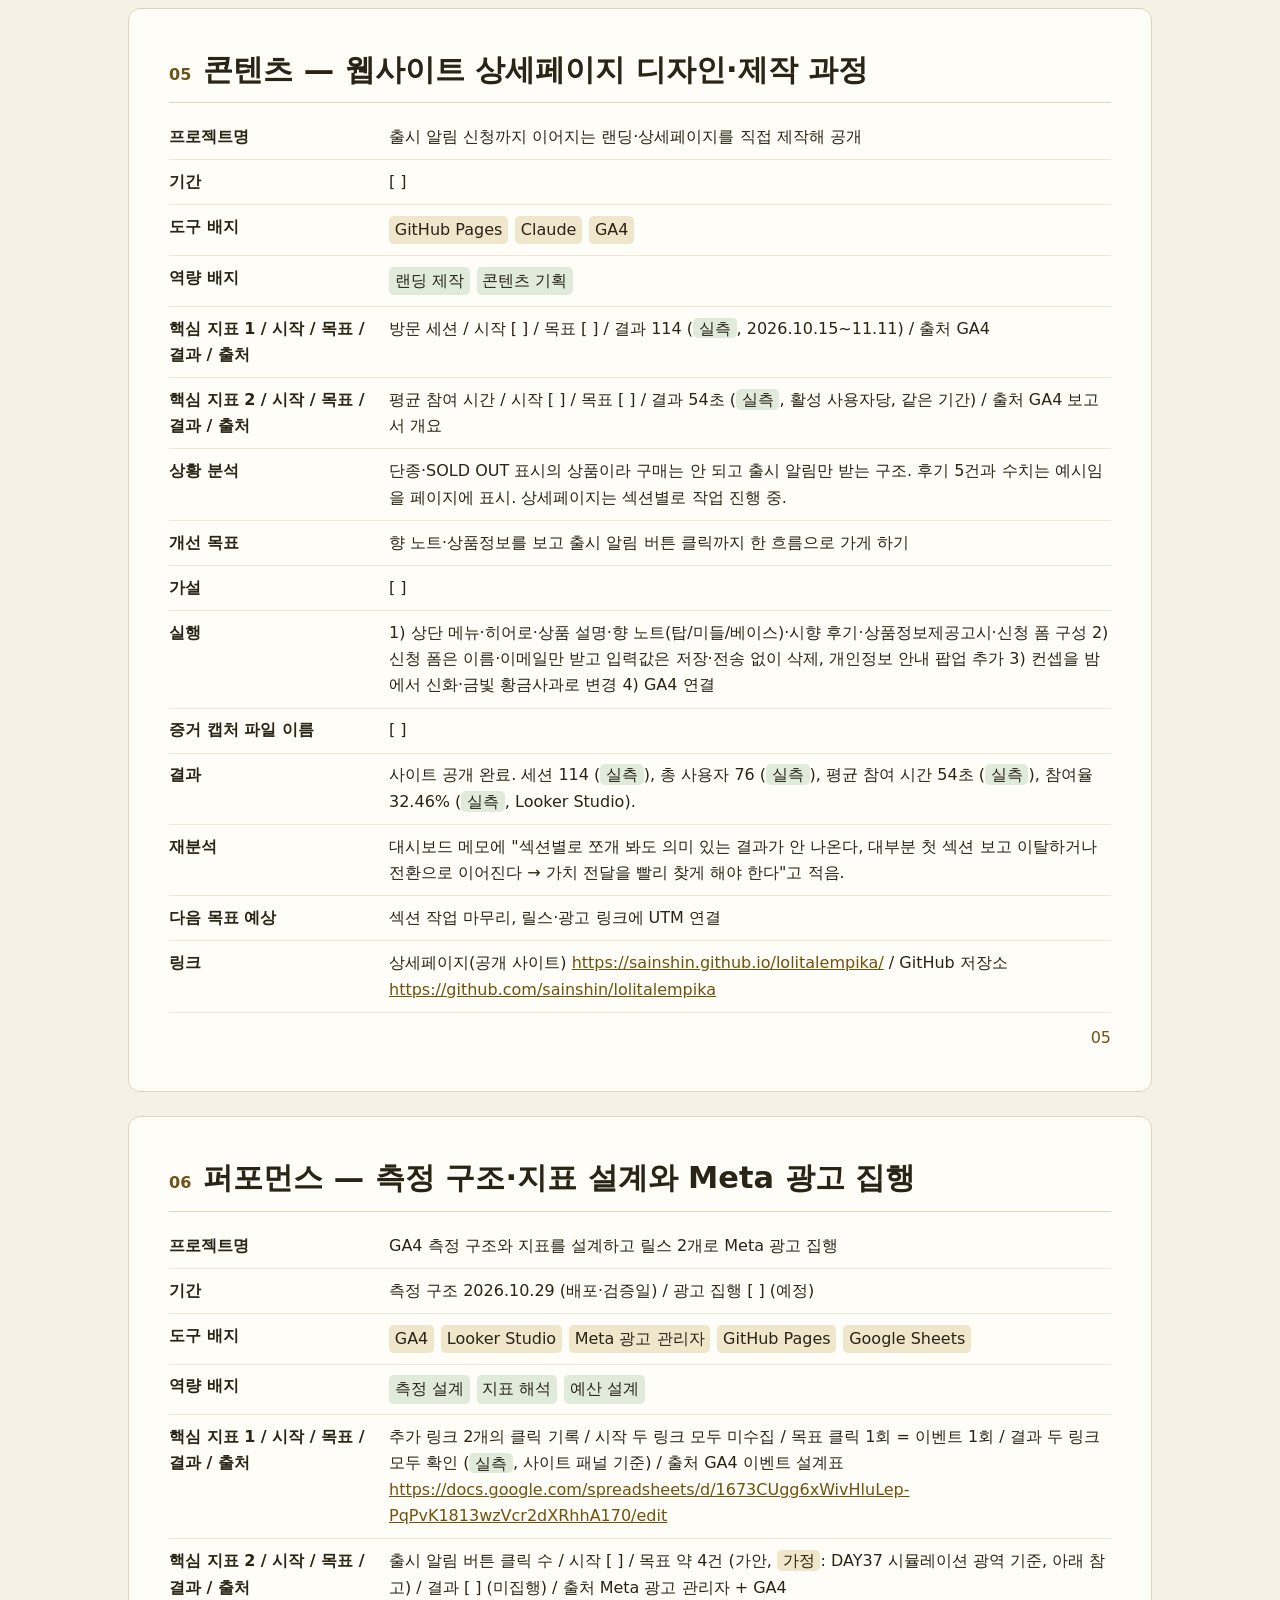
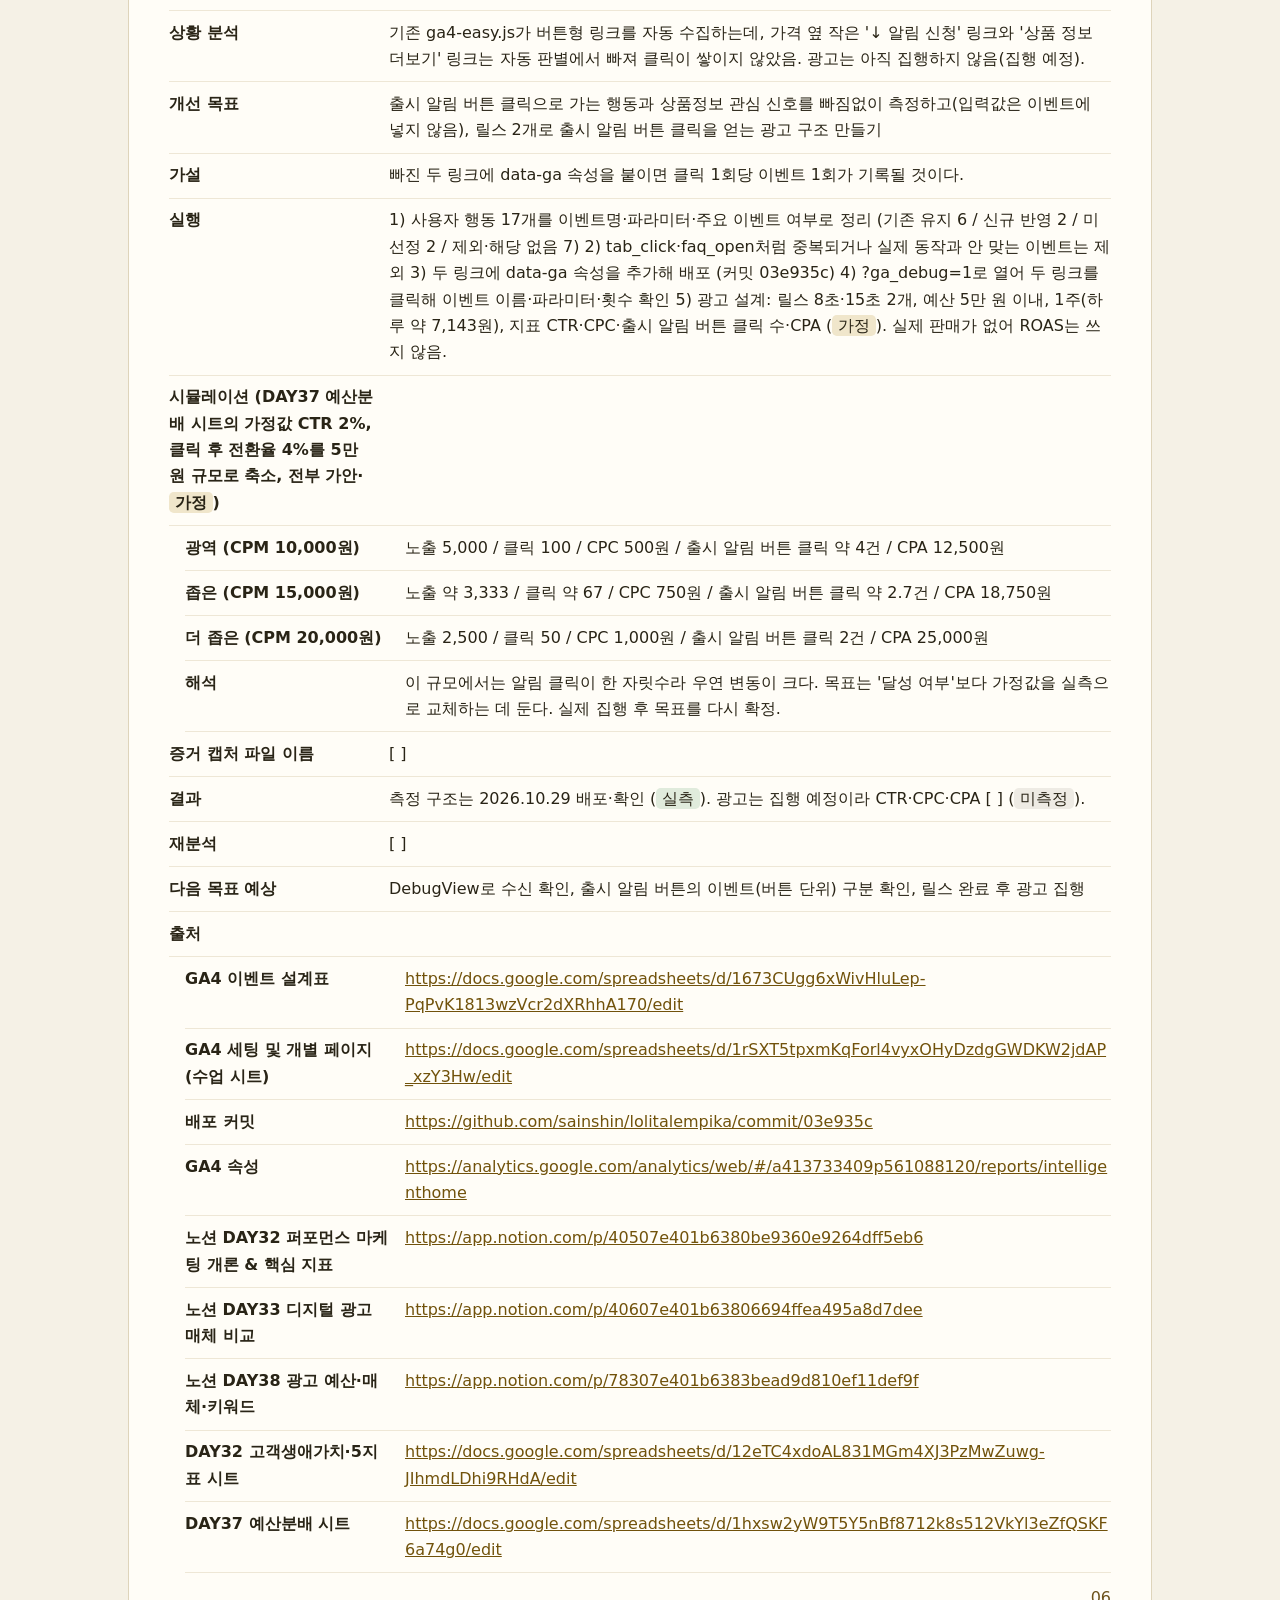
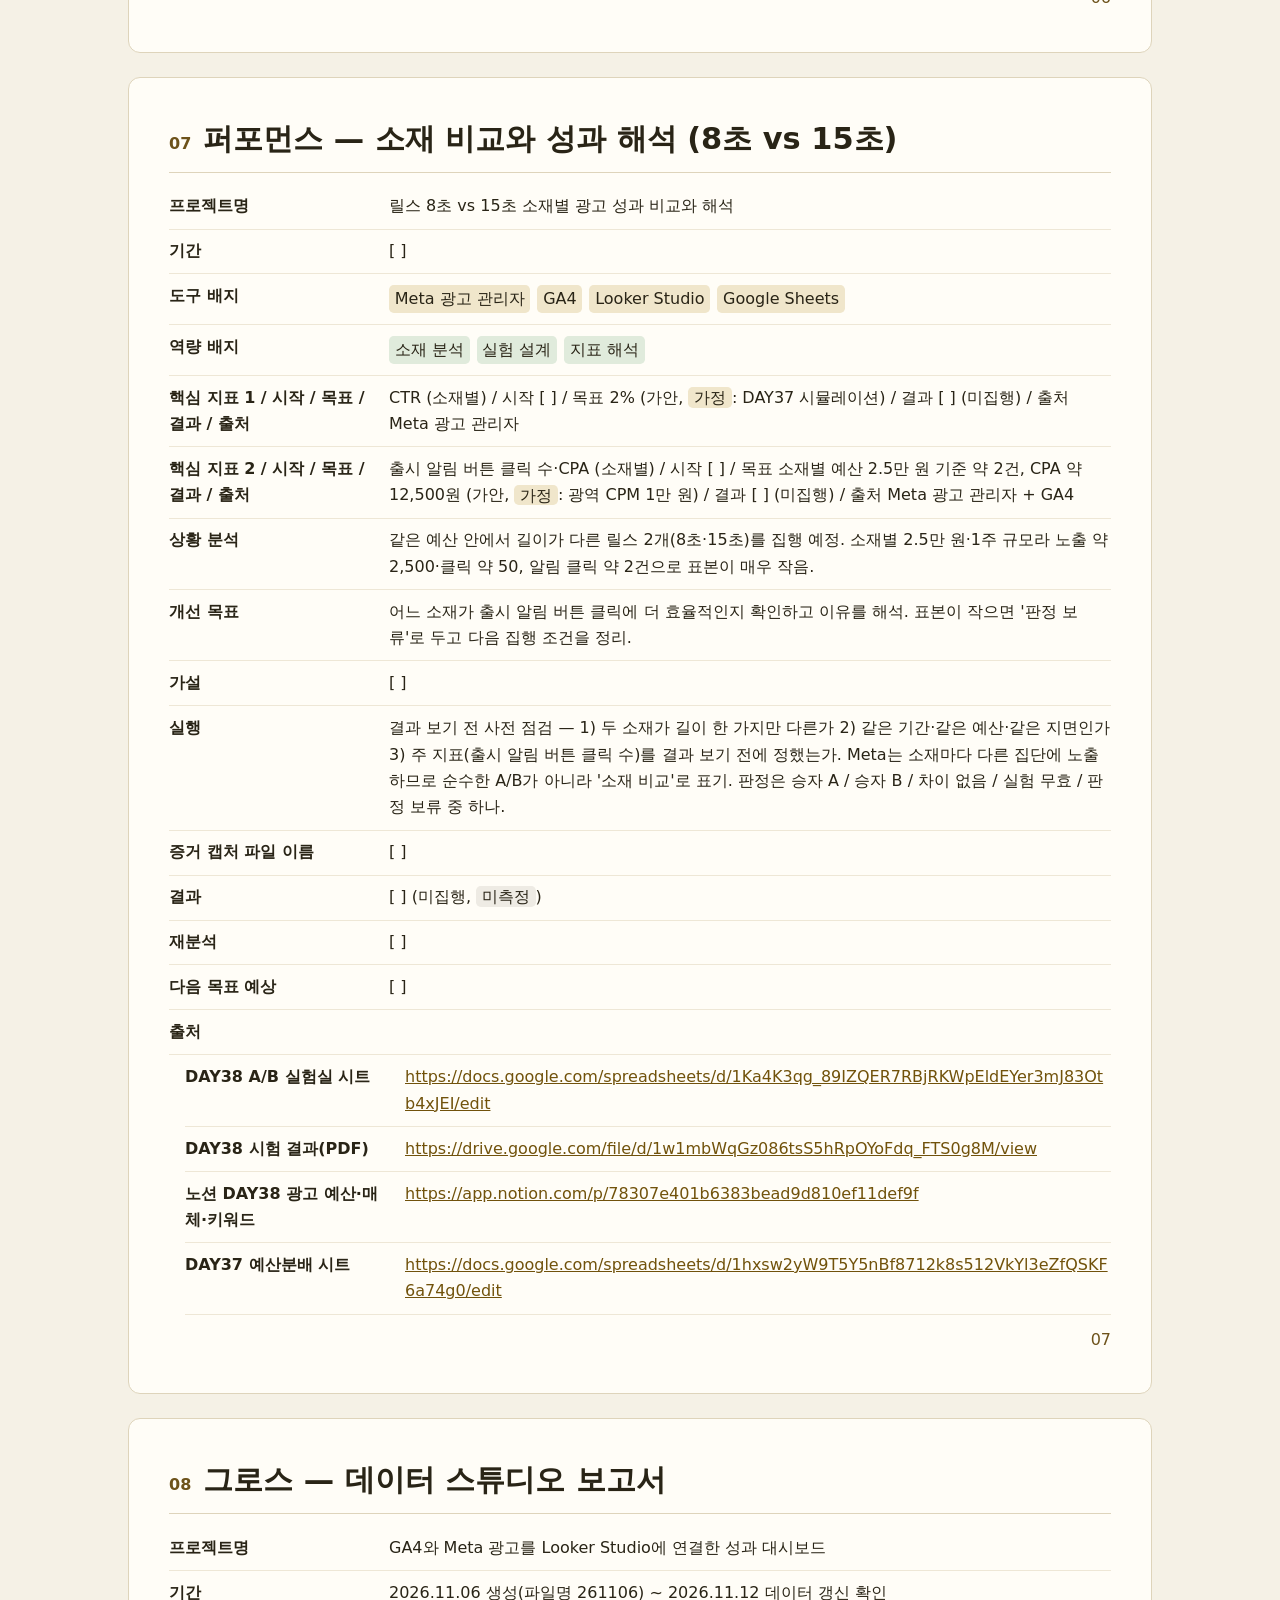
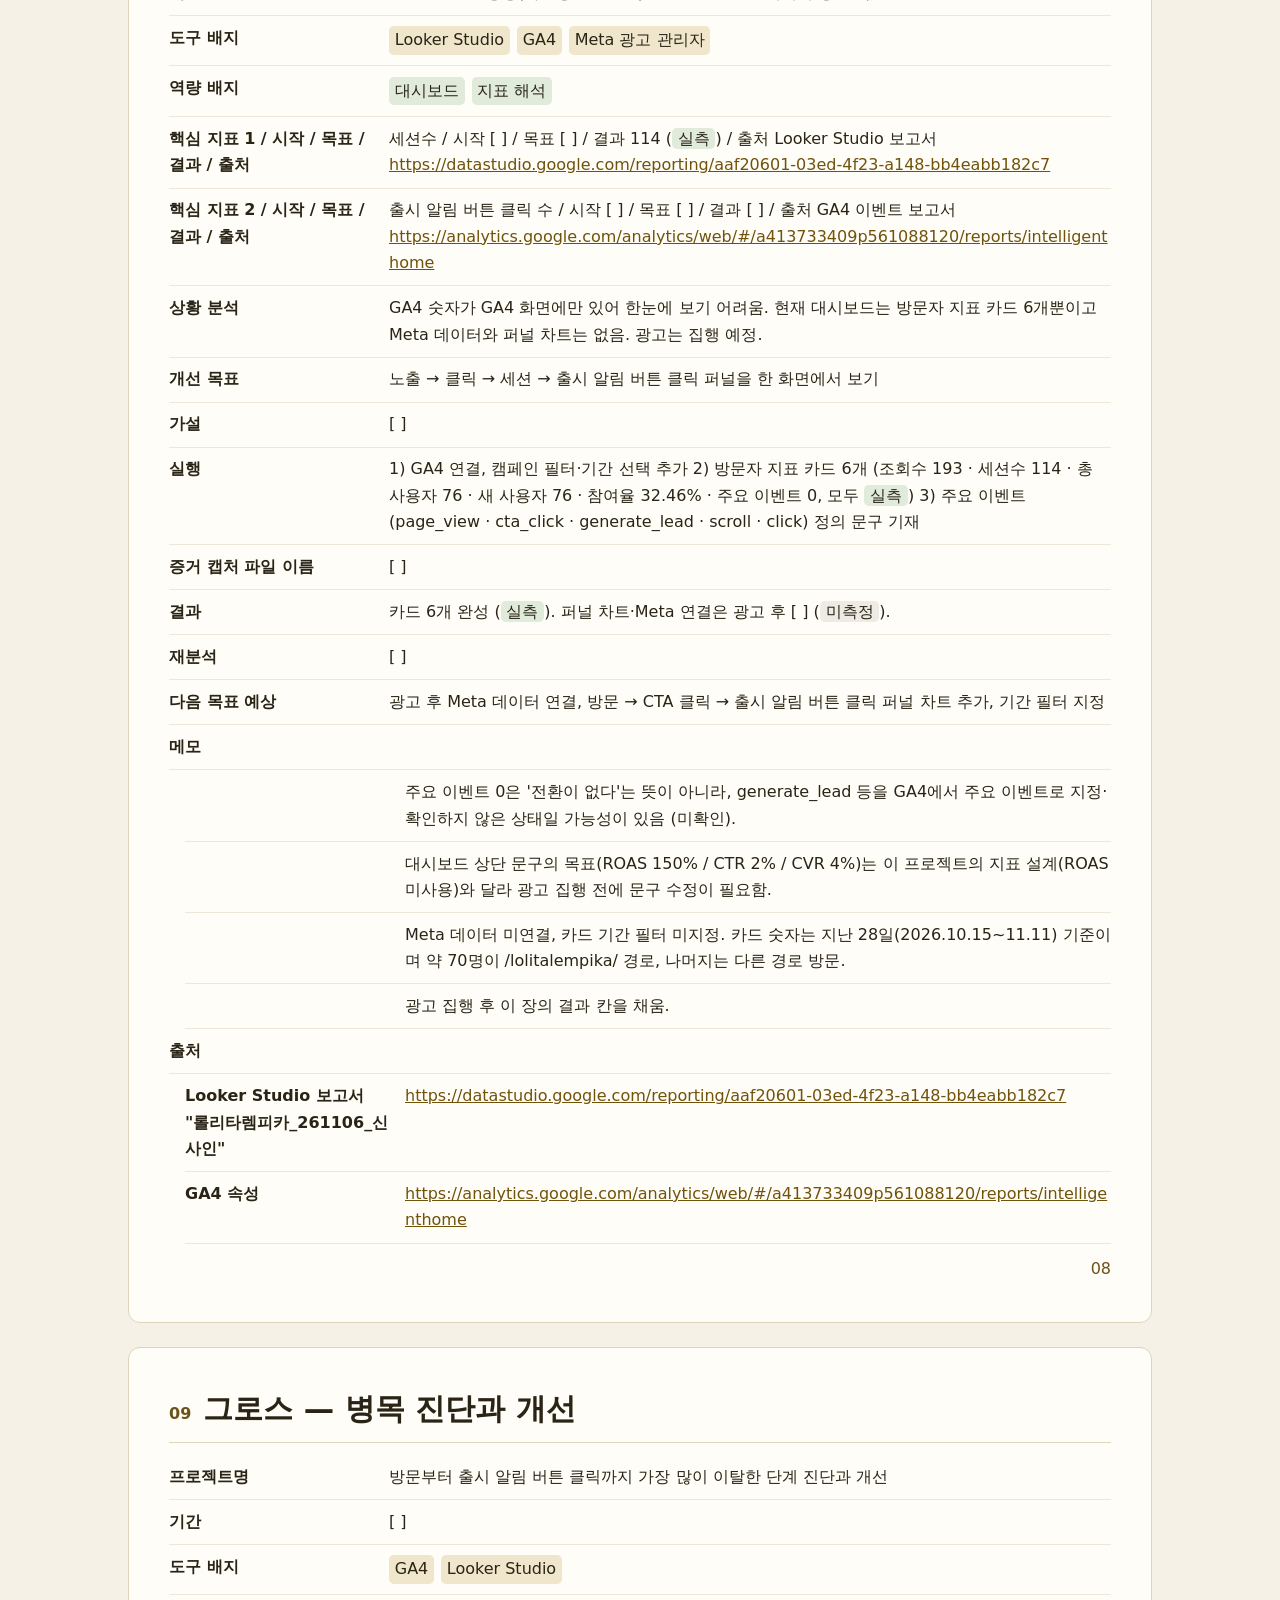
==== commit ae1c410f: "릴스 썸네일을 영상 첫 프레임으로 변경" ====
--- a/portfolio/index.html
+++ b/portfolio/index.html
@@ -168,7 +168,7 @@
 <div class="row"><dt>증거 캡처 파일 이름</dt><dd class="shot" style="display: grid; grid-template-columns: repeat(auto-fit, minmax(min(100%, 14rem), 1fr)); gap: 1rem">
 <img src="reel-dress.png" alt="바람에 흩날리는 그리스 여신 드레스" width="941" height="1672">
 <div>
-<video id="reel-video" src="reel-8s.mp4" poster="reel-dress.png" preload="none" muted playsinline aria-label="롤리타렘피카 8초 릴스" style="display: block; width: 100%; aspect-ratio: 9 / 16; background: #292416"></video>
+<video id="reel-video" src="reel-8s.mp4" poster="reel-first-frame.png" preload="none" muted playsinline aria-label="롤리타렘피카 8초 릴스" style="display: block; width: 100%; aspect-ratio: 9 / 16; background: #292416"></video>
 <div style="display: flex; flex-wrap: wrap; gap: .5rem; margin-top: .5rem">
 <button id="reel-play" type="button" aria-controls="reel-video">재생</button>
 <button id="reel-sound" type="button" aria-controls="reel-video">소리 켜기</button>
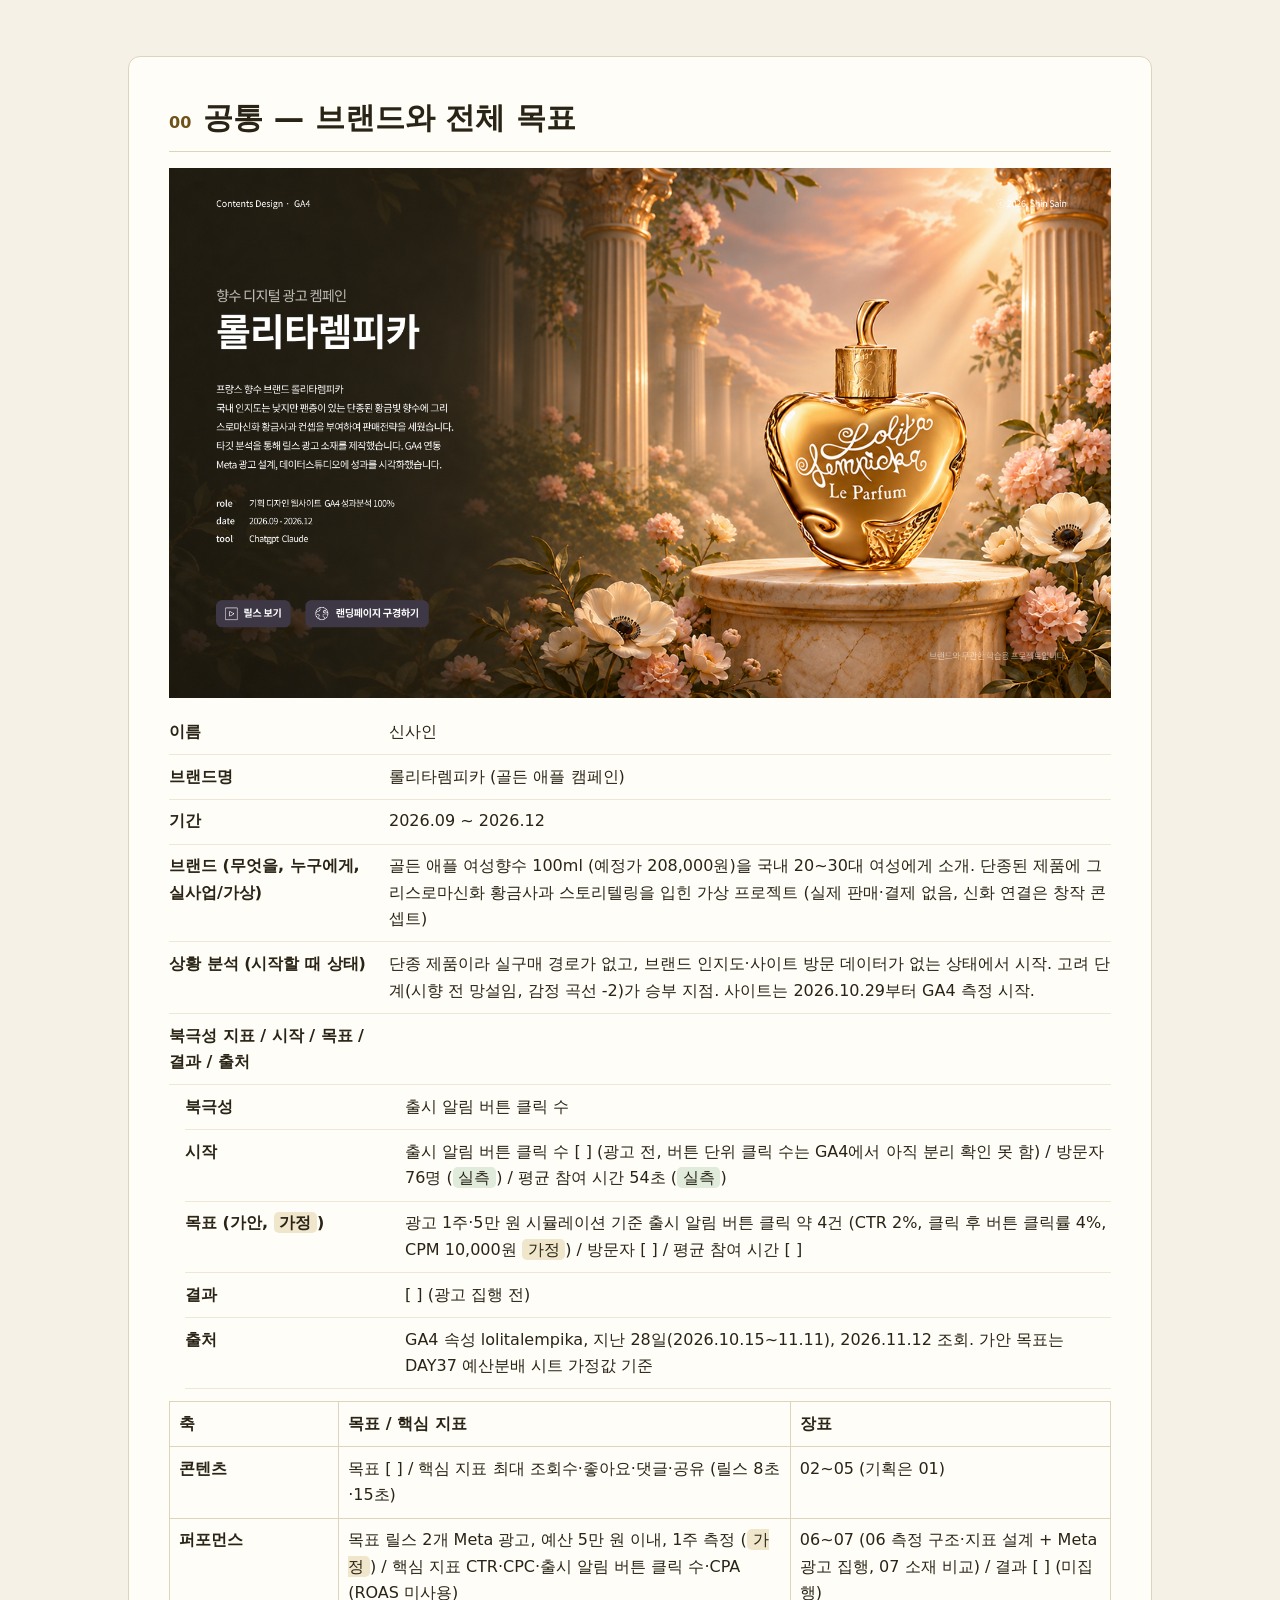
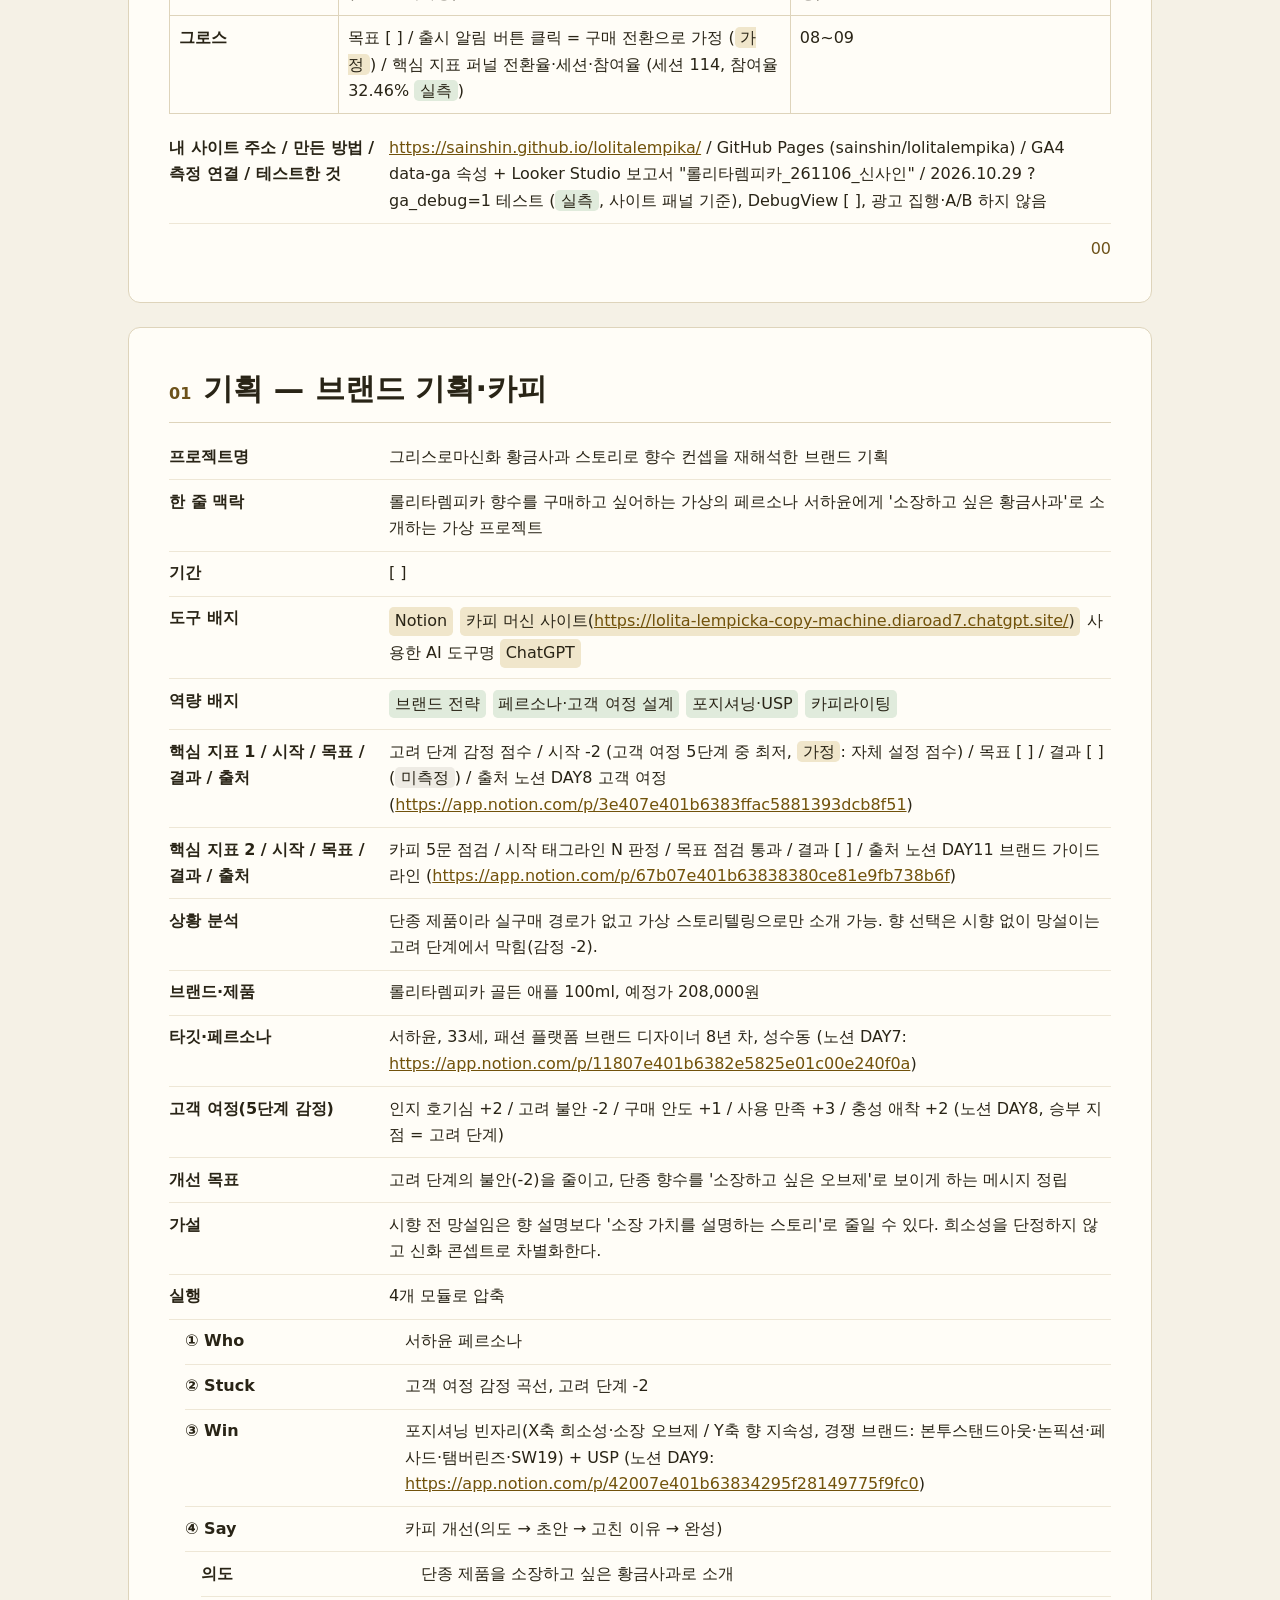
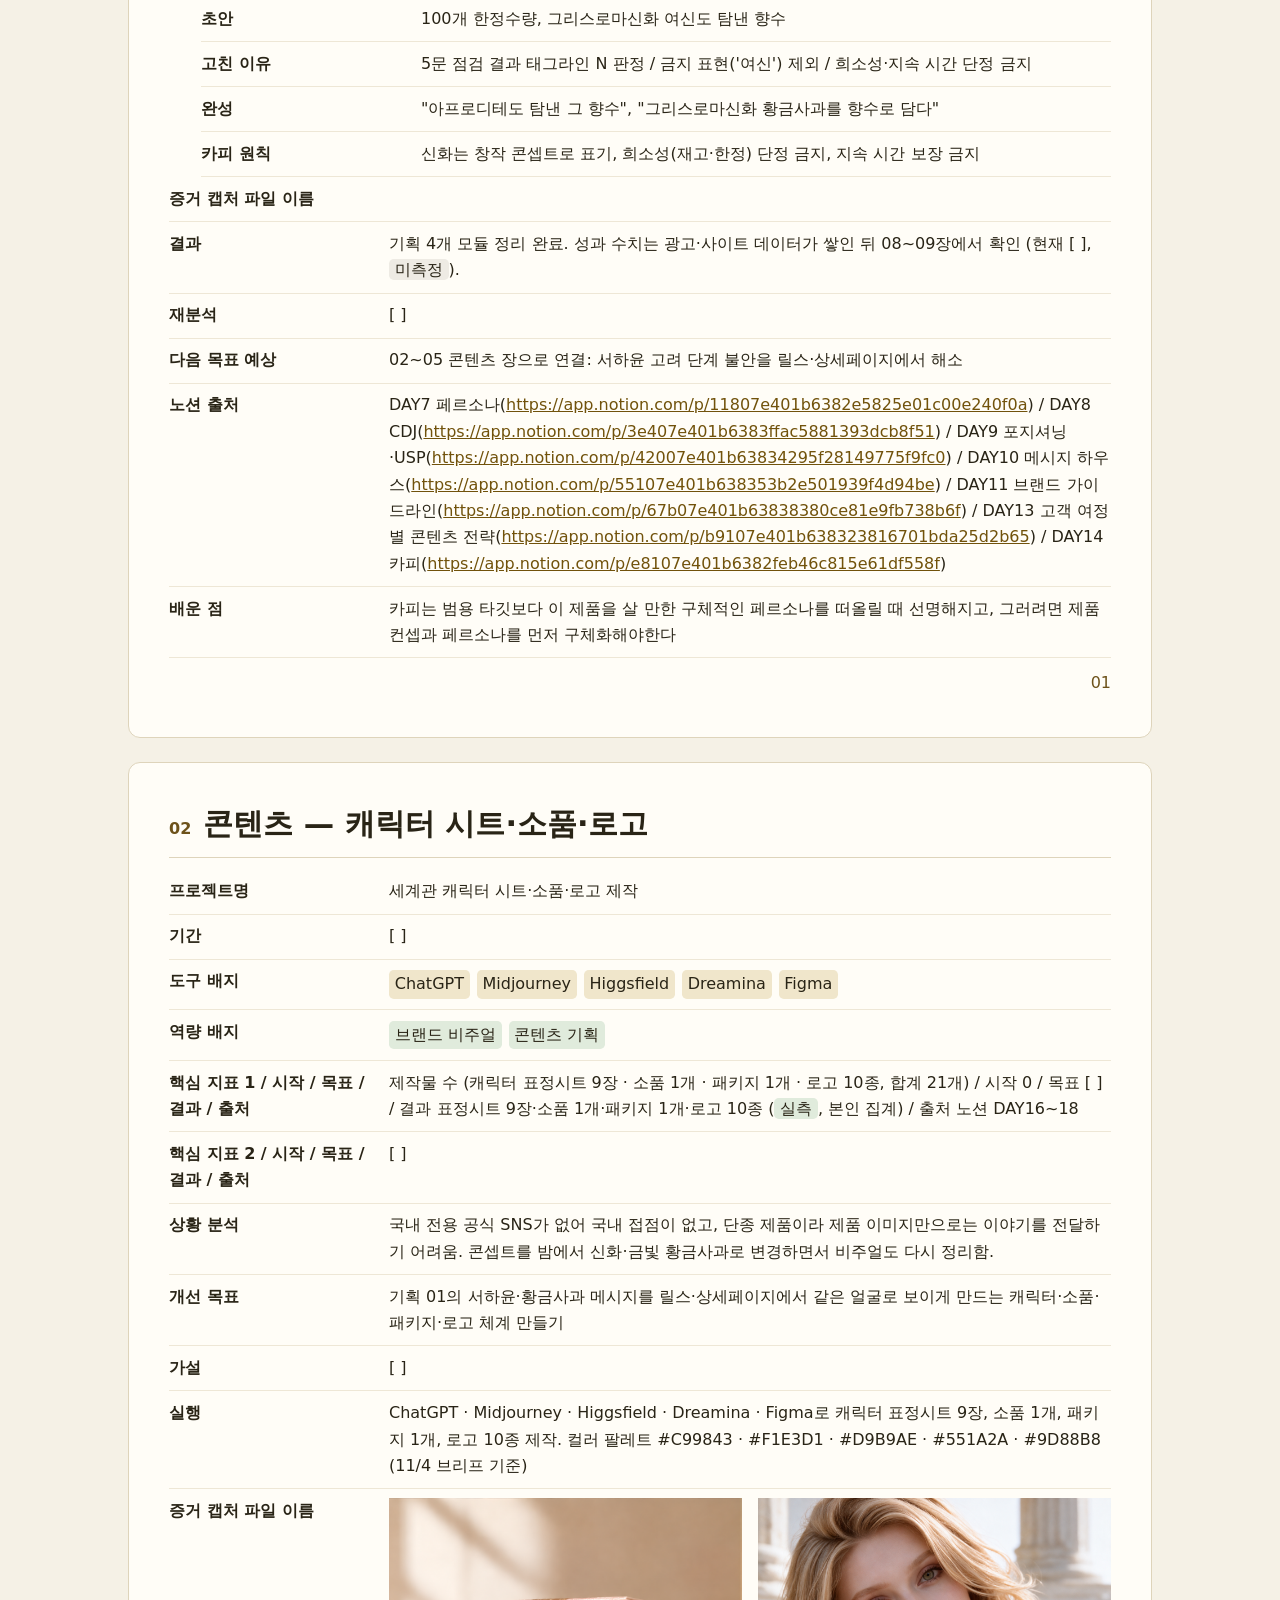
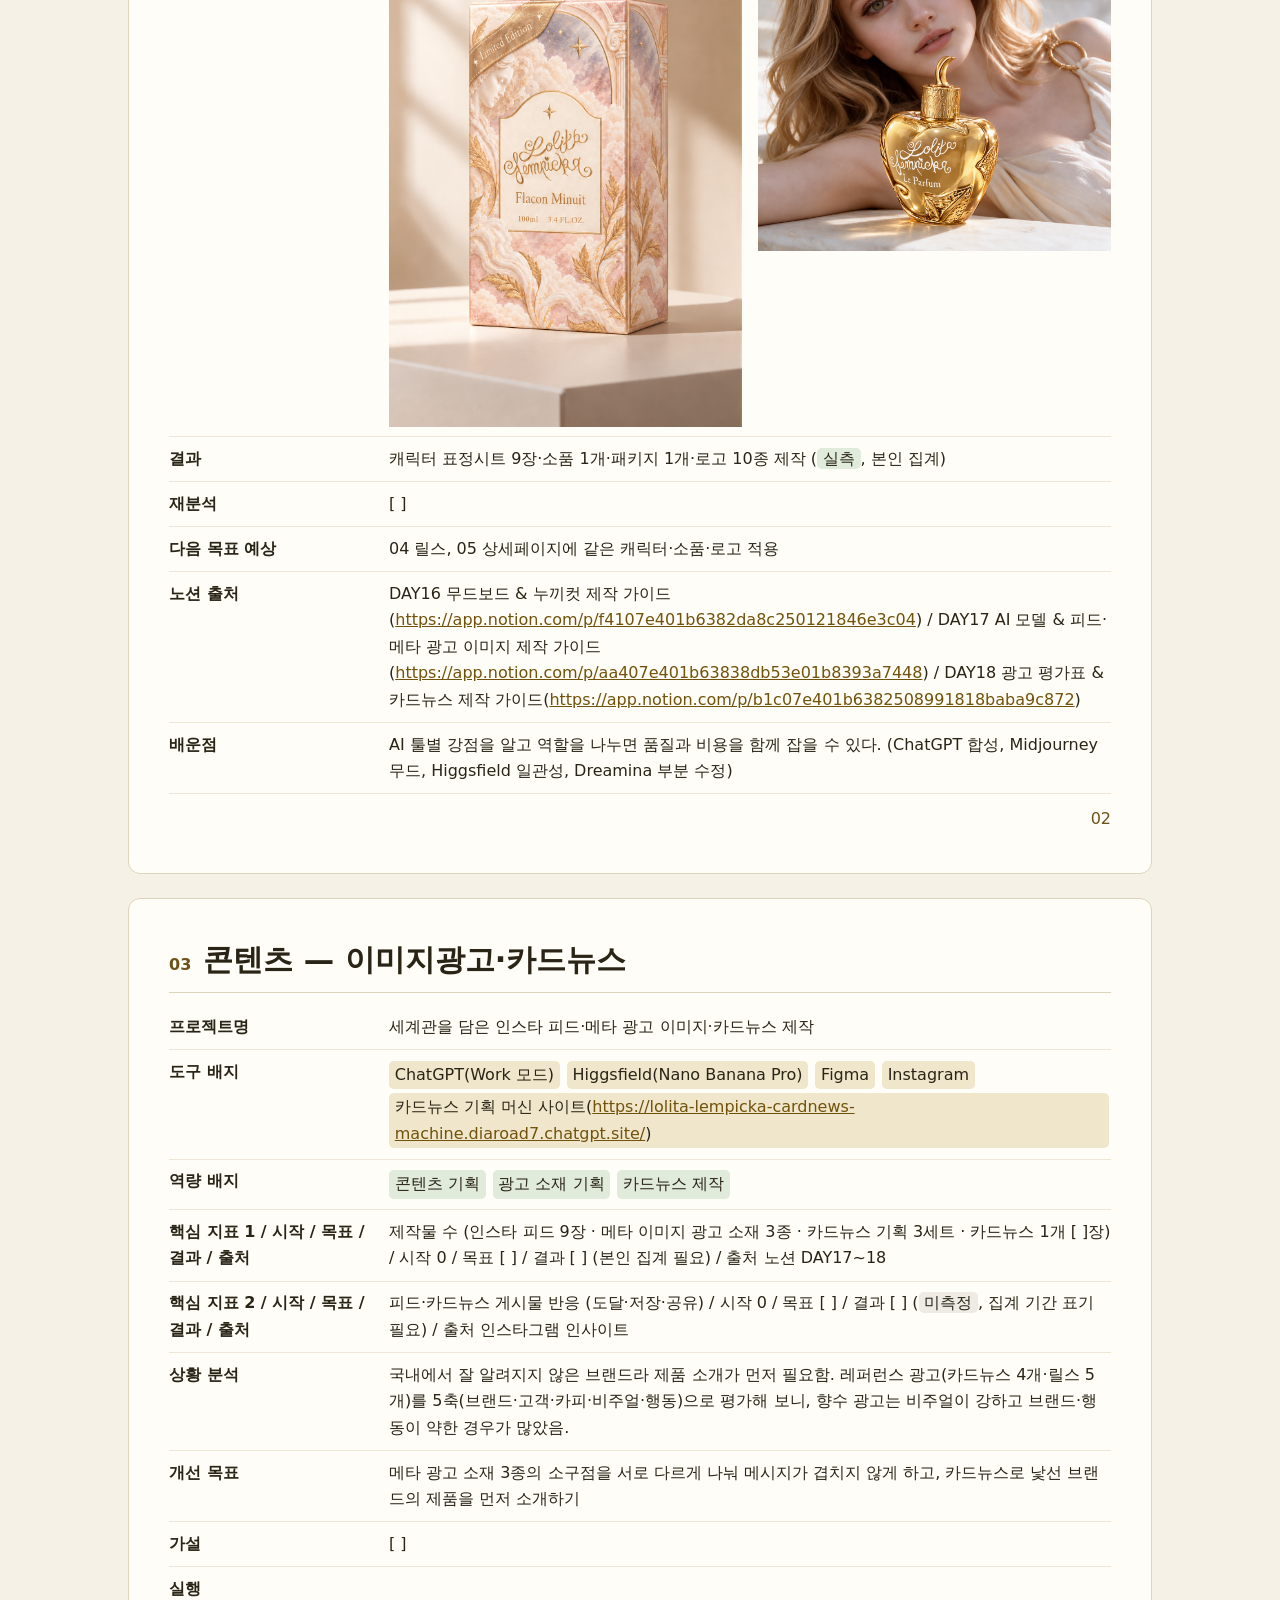
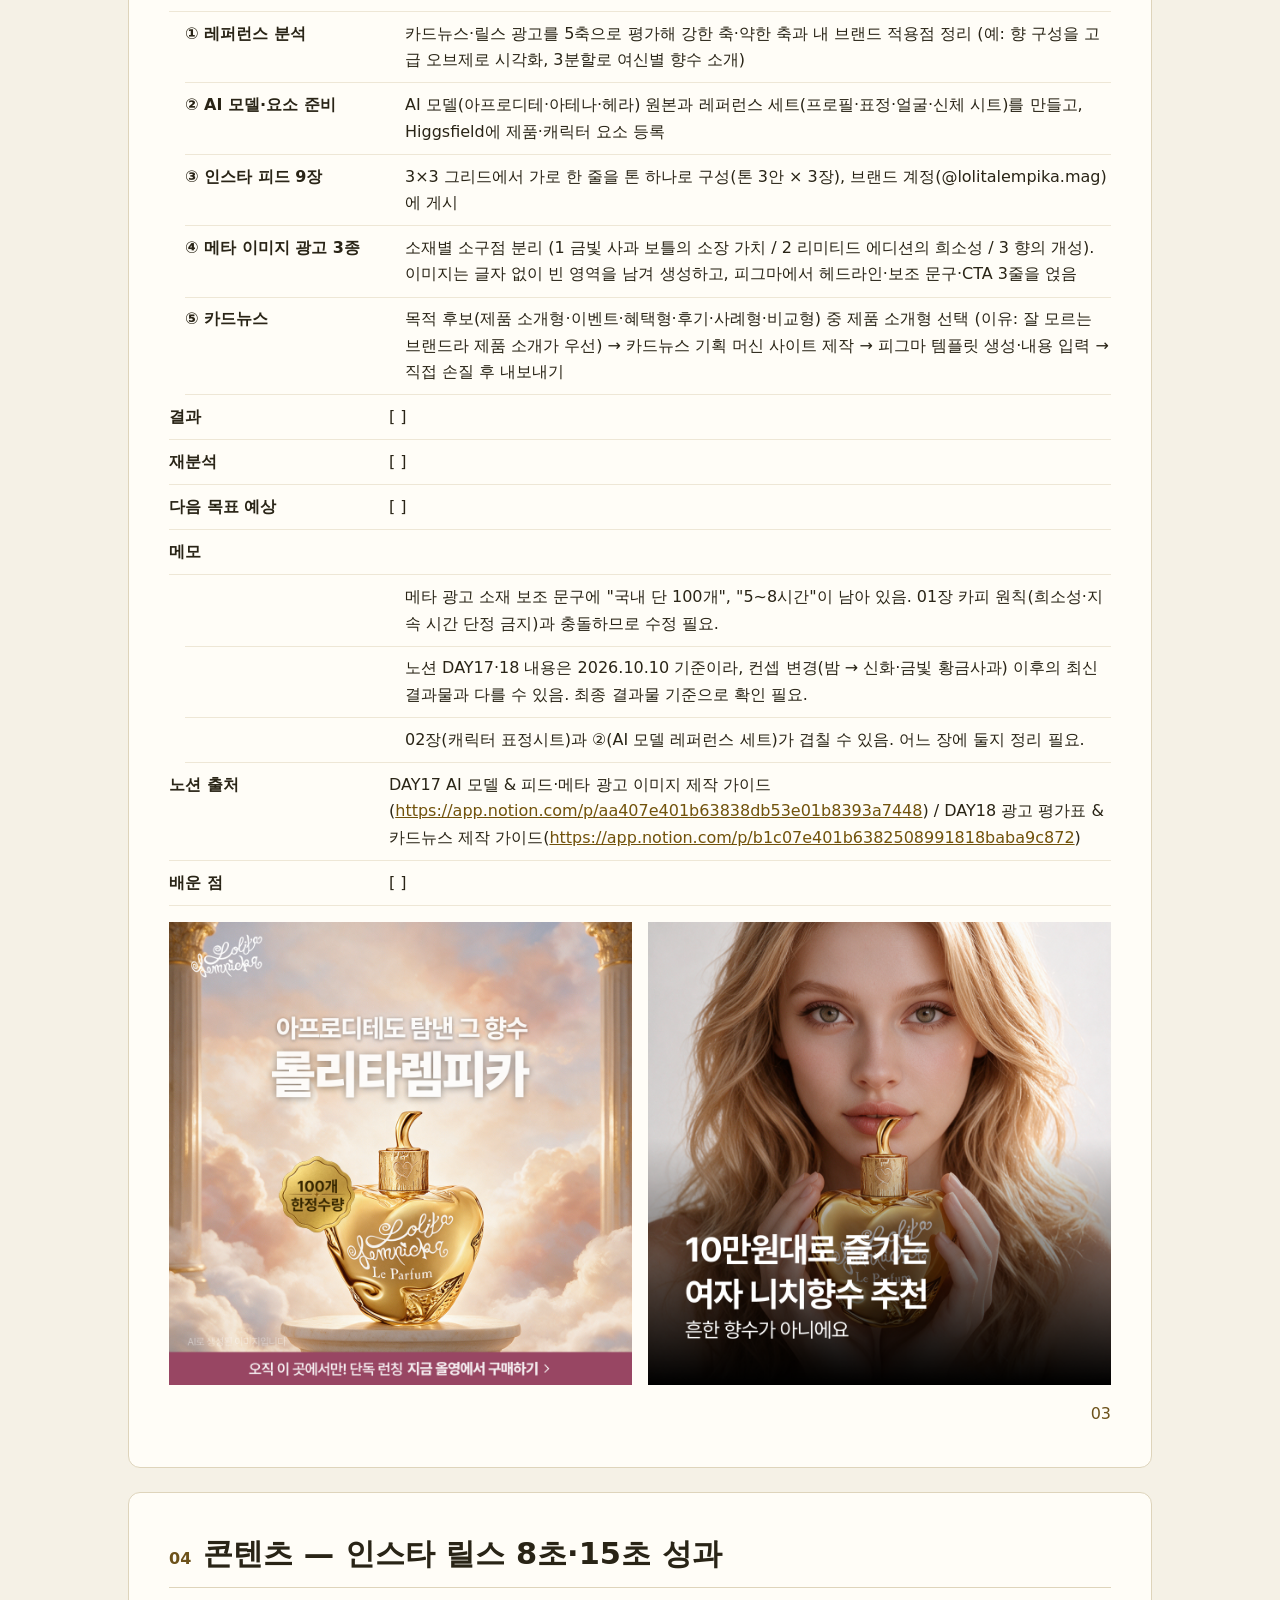
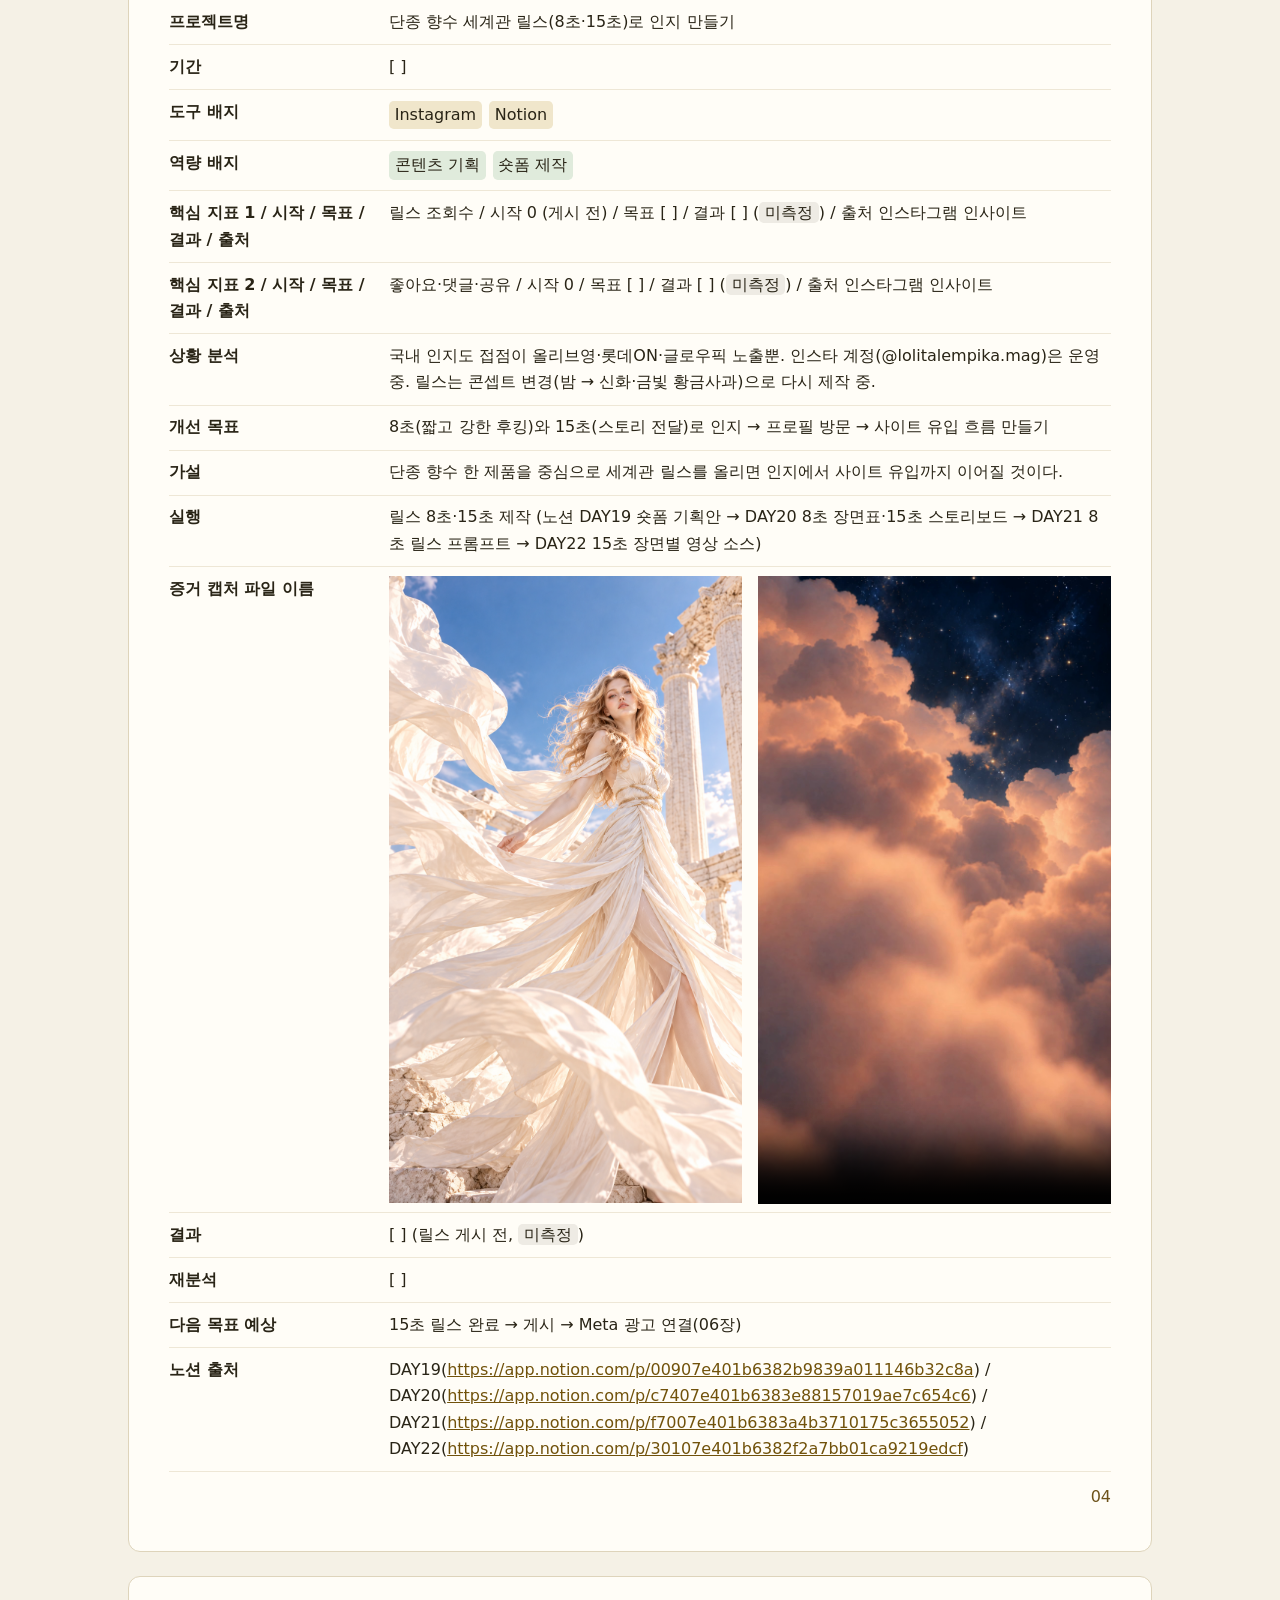
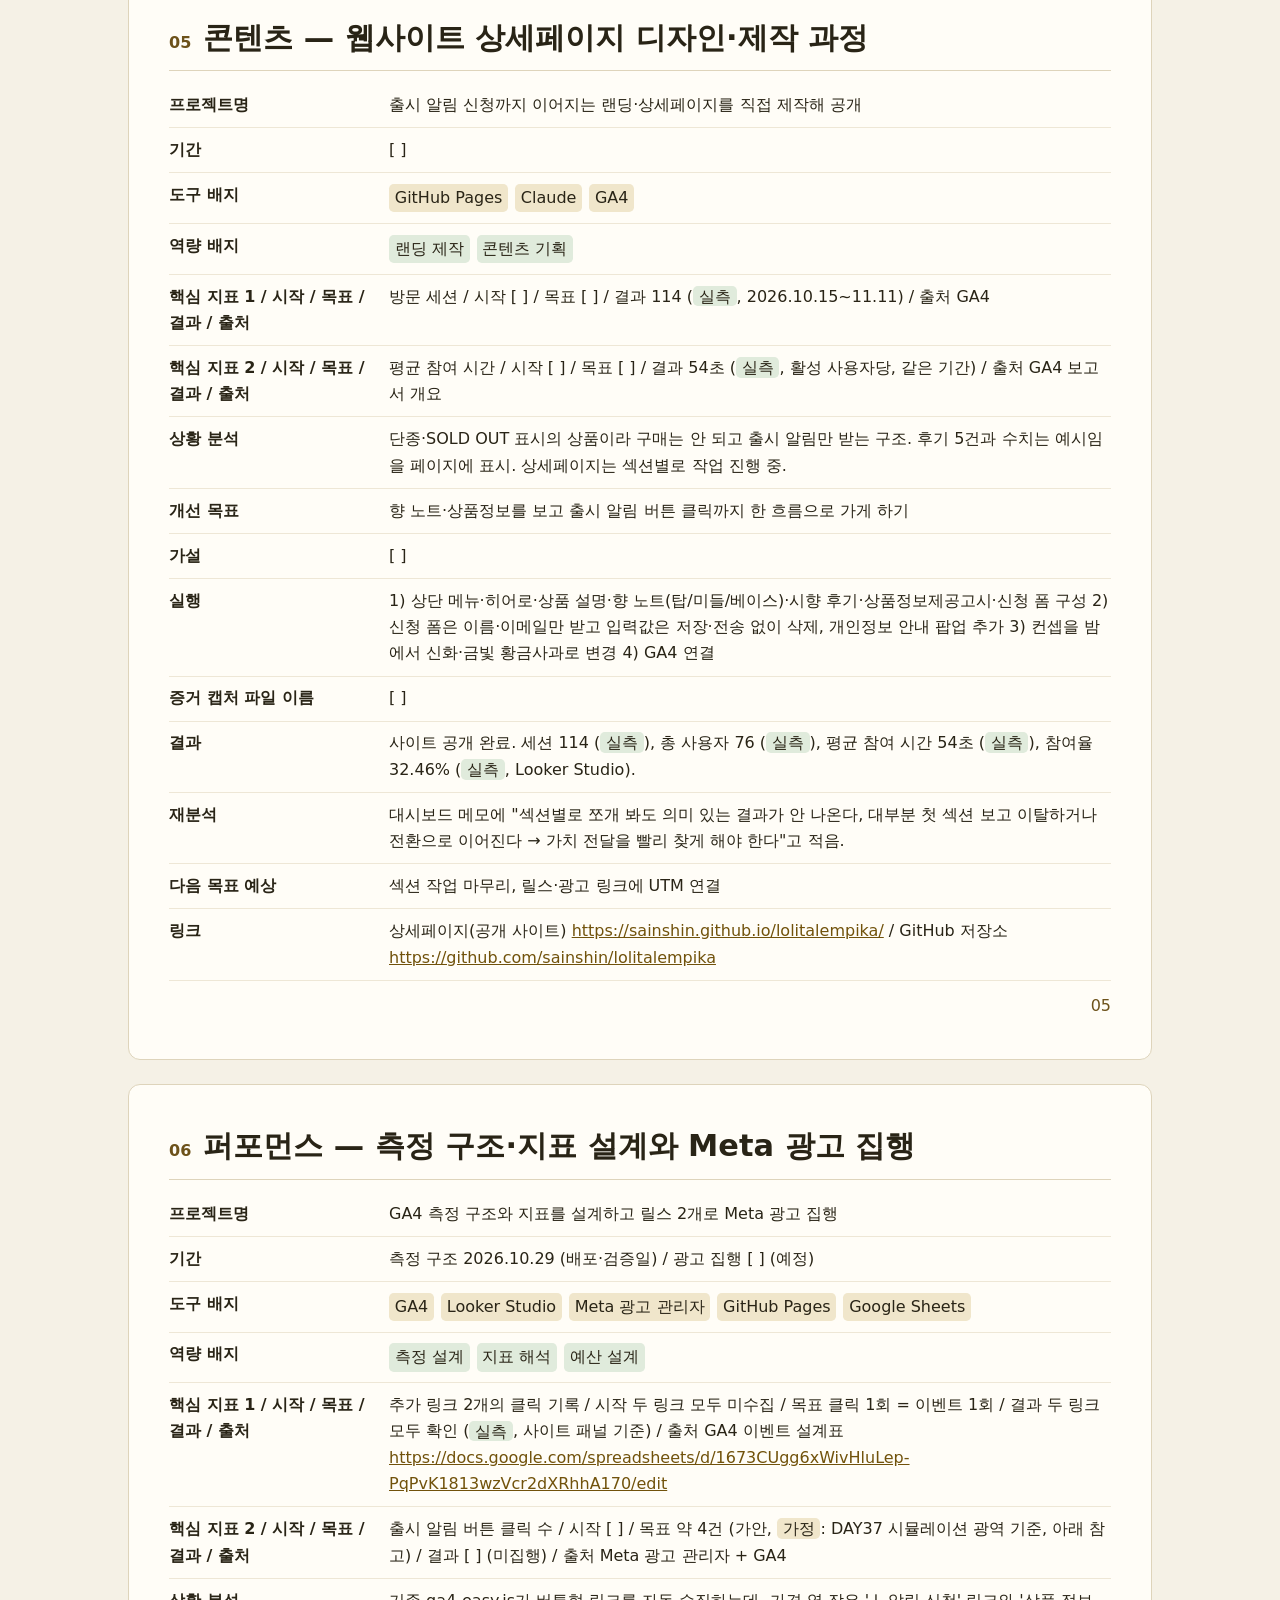
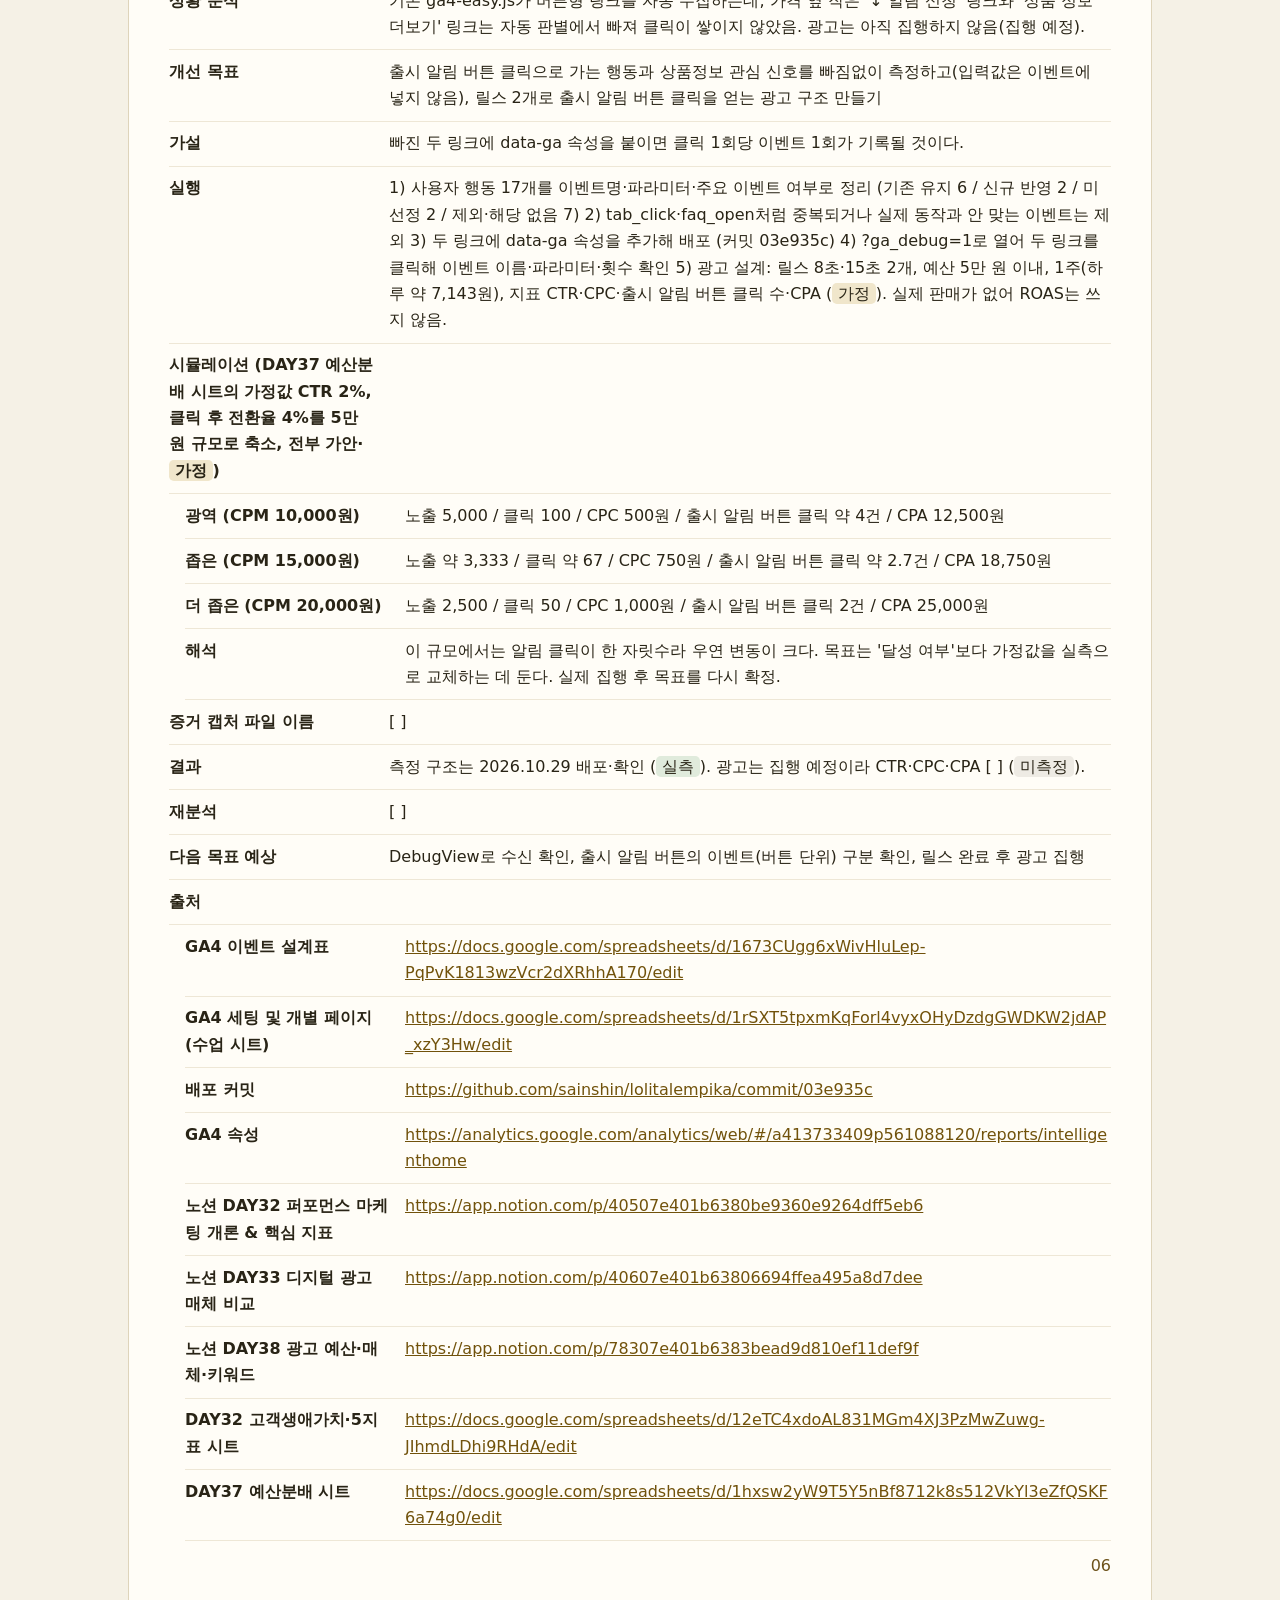
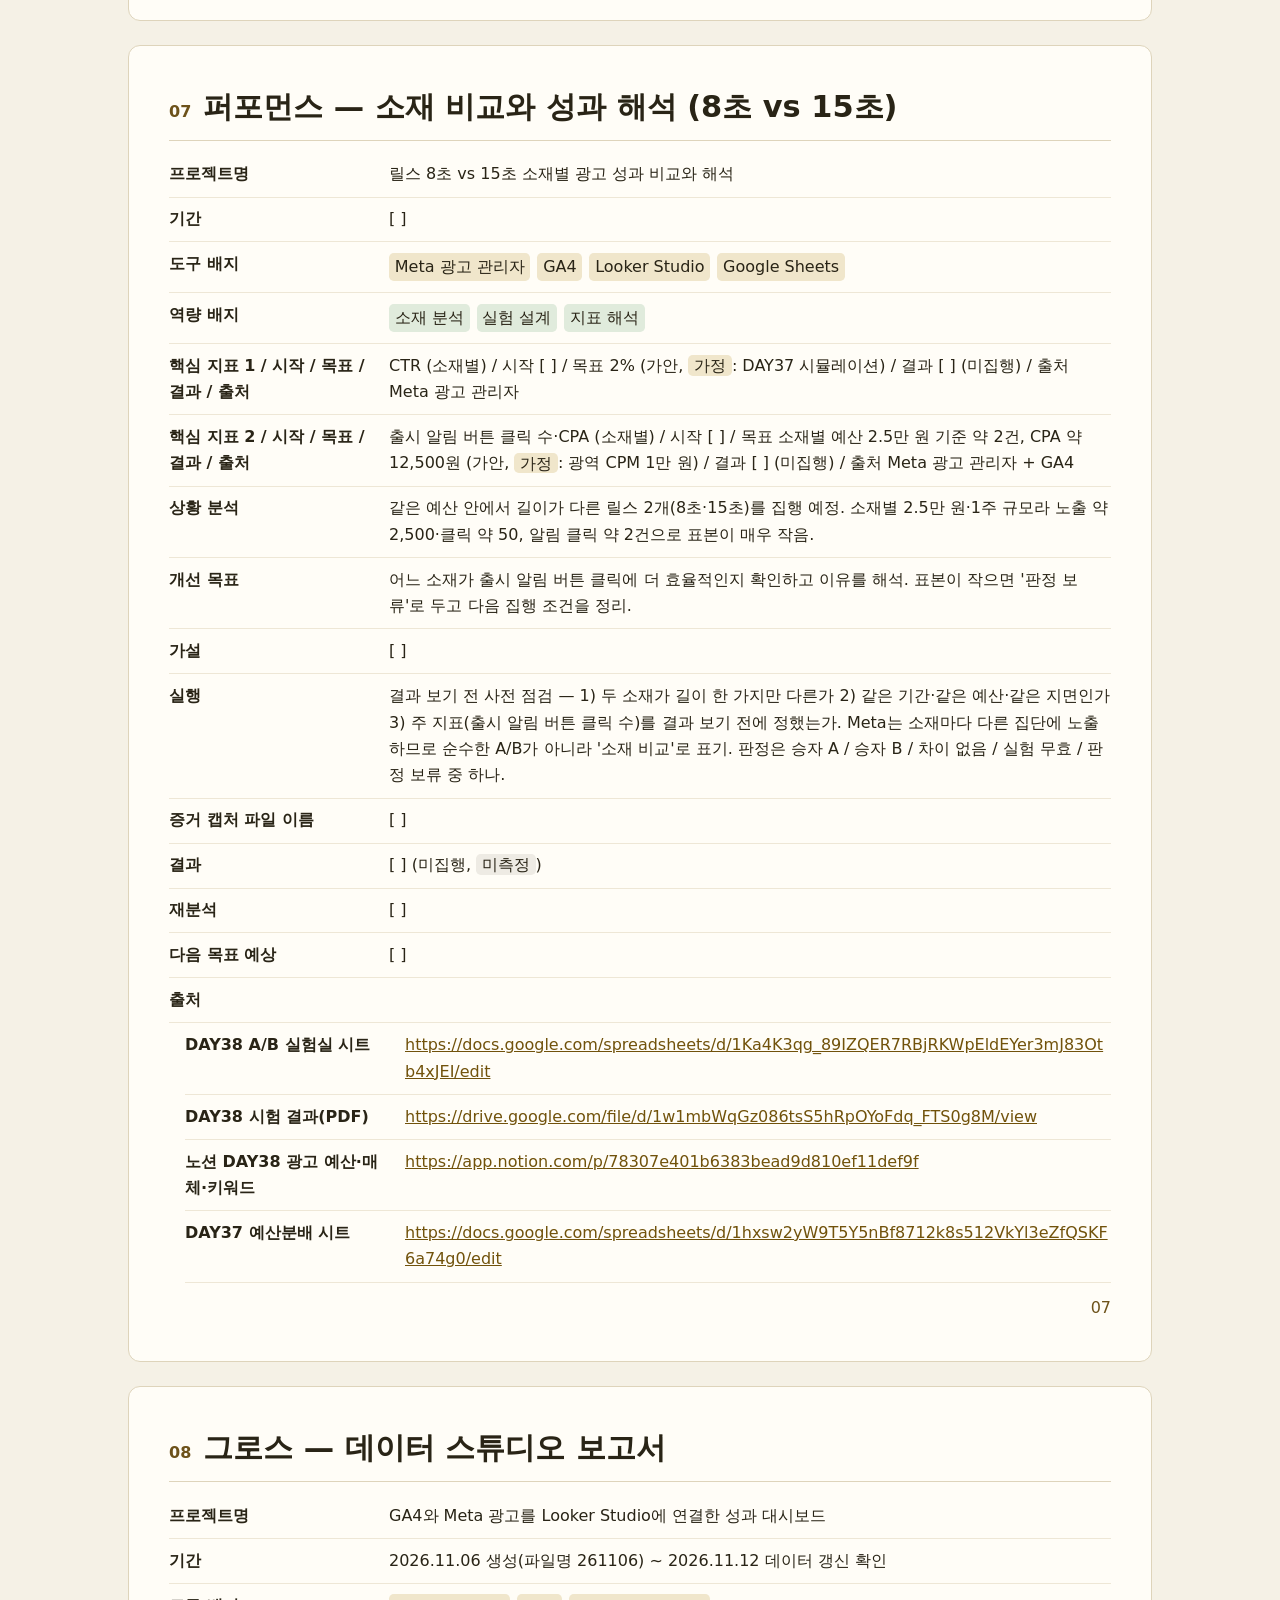
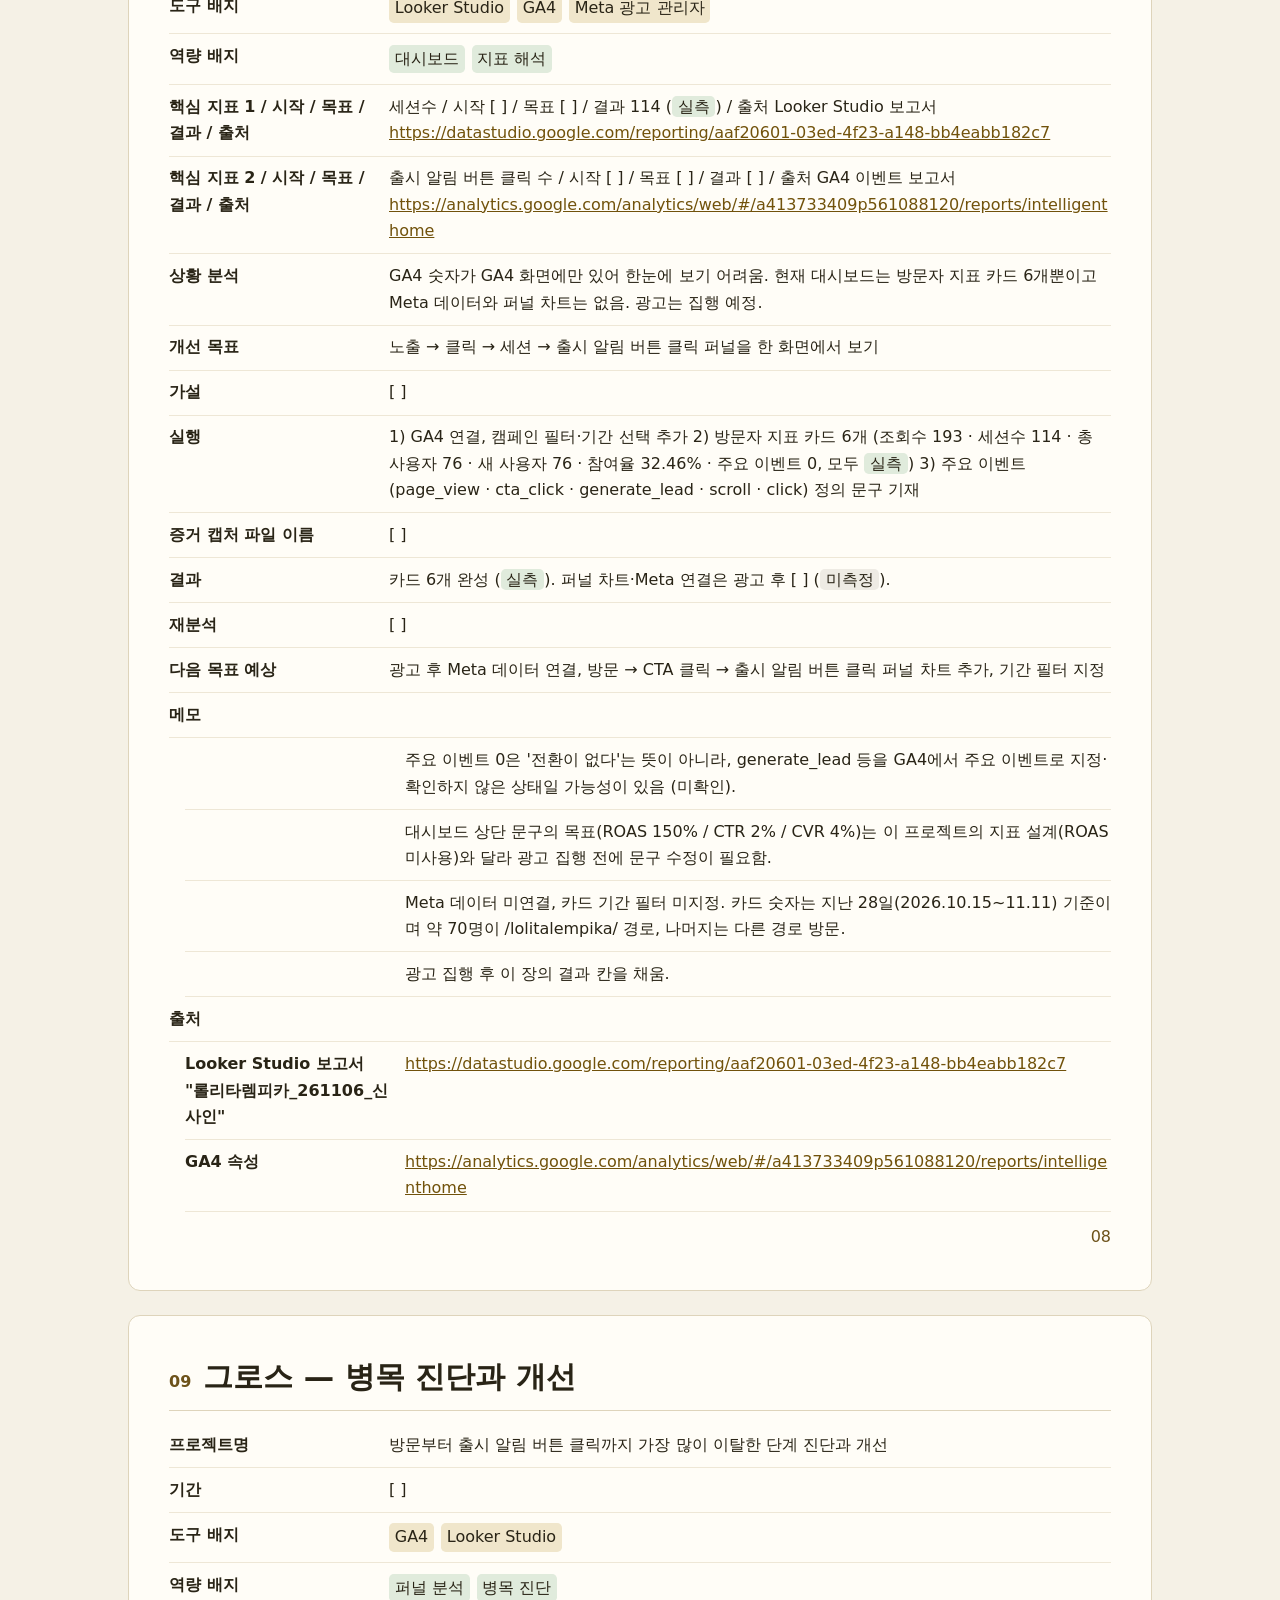
==== commit 14c60c68: "브라우저 기본 영상 재생바 사용" ====
--- a/portfolio/index.html
+++ b/portfolio/index.html
@@ -168,12 +168,7 @@
 <div class="row"><dt>증거 캡처 파일 이름</dt><dd class="shot" style="display: grid; grid-template-columns: repeat(auto-fit, minmax(min(100%, 14rem), 1fr)); gap: 1rem">
 <img src="reel-dress.png" alt="바람에 흩날리는 그리스 여신 드레스" width="941" height="1672">
 <div>
-<video id="reel-video" src="reel-8s.mp4" poster="reel-first-frame.png" preload="none" muted playsinline aria-label="롤리타렘피카 8초 릴스" style="display: block; width: 100%; aspect-ratio: 9 / 16; background: #292416"></video>
-<div style="display: flex; flex-wrap: wrap; gap: .5rem; margin-top: .5rem">
-<button id="reel-play" type="button" aria-controls="reel-video">재생</button>
-<button id="reel-sound" type="button" aria-controls="reel-video">소리 켜기</button>
-</div>
-<p id="reel-error" role="status" hidden>영상을 재생할 수 없습니다.</p>
+<video id="reel-video" src="reel-8s.mp4" poster="reel-first-frame.png" preload="none" muted playsinline controls aria-label="롤리타렘피카 8초 릴스" style="display: block; width: 100%; aspect-ratio: 9 / 16; background: #292416"></video>
 </div>
 </dd></div>
 <div class="row"><dt>결과</dt><dd>[ ] (릴스 게시 전, <span class="tag none">미측정</span>)</dd></div>
@@ -331,41 +326,5 @@
 <footer class="ft"><span>10</span></footer>
 </section>
 </main>
-<script>
-  const reel = document.getElementById("reel-video");
-  const playButton = document.getElementById("reel-play");
-  const soundButton = document.getElementById("reel-sound");
-  const errorMessage = document.getElementById("reel-error");
-
-  playButton.addEventListener("click", async () => {
-    if (!reel.paused) {
-      reel.pause();
-      return;
-    }
-
-    errorMessage.hidden = true;
-    try {
-      await reel.play();
-    } catch (error) {
-      if (error.name !== "AbortError") errorMessage.hidden = false;
-    }
-  });
-
-  function updatePlayButton() {
-    playButton.textContent = reel.paused || reel.ended ? "재생" : "일시정지";
-  }
-
-  reel.addEventListener("play", updatePlayButton);
-  reel.addEventListener("pause", updatePlayButton);
-  reel.addEventListener("ended", updatePlayButton);
-
-  soundButton.addEventListener("click", () => {
-    reel.muted = !reel.muted;
-  });
-
-  reel.addEventListener("volumechange", () => {
-    soundButton.textContent = reel.muted ? "소리 켜기" : "소리 끄기";
-  });
-</script>
 </body>
 </html>
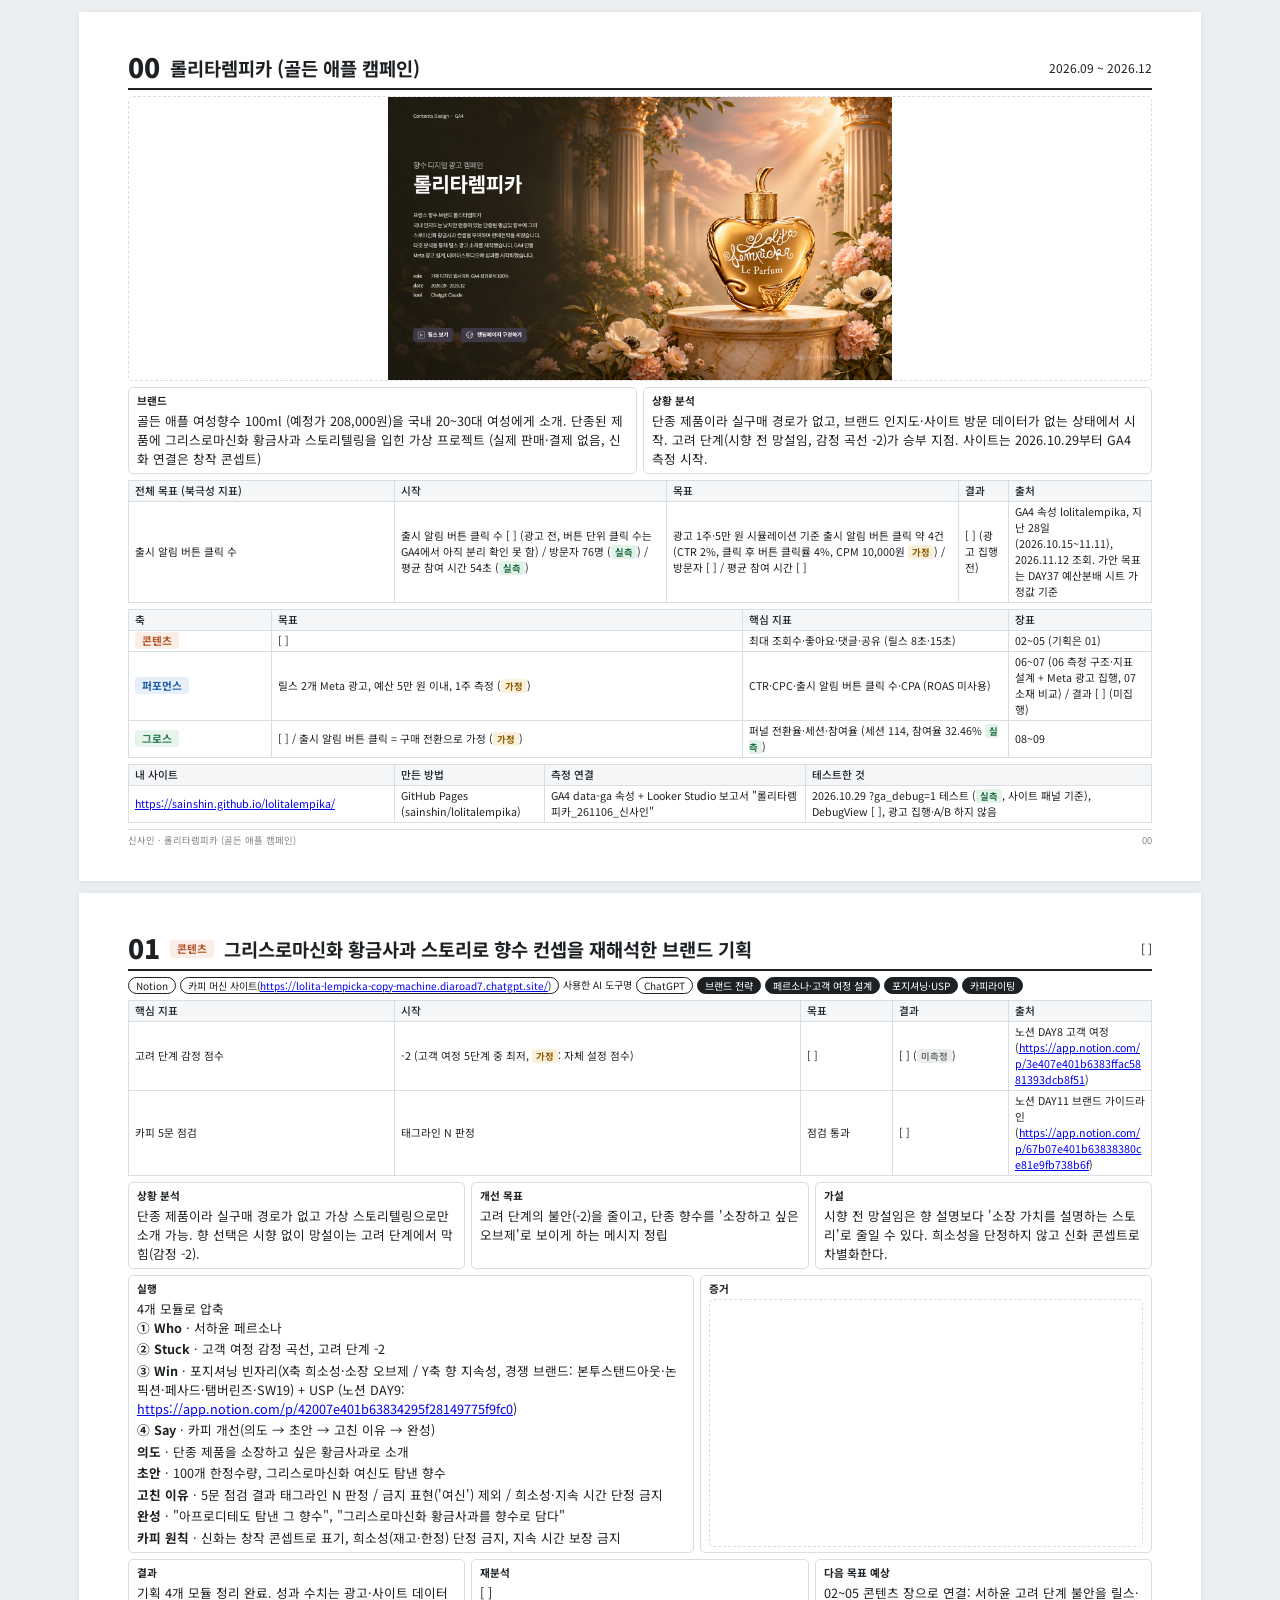
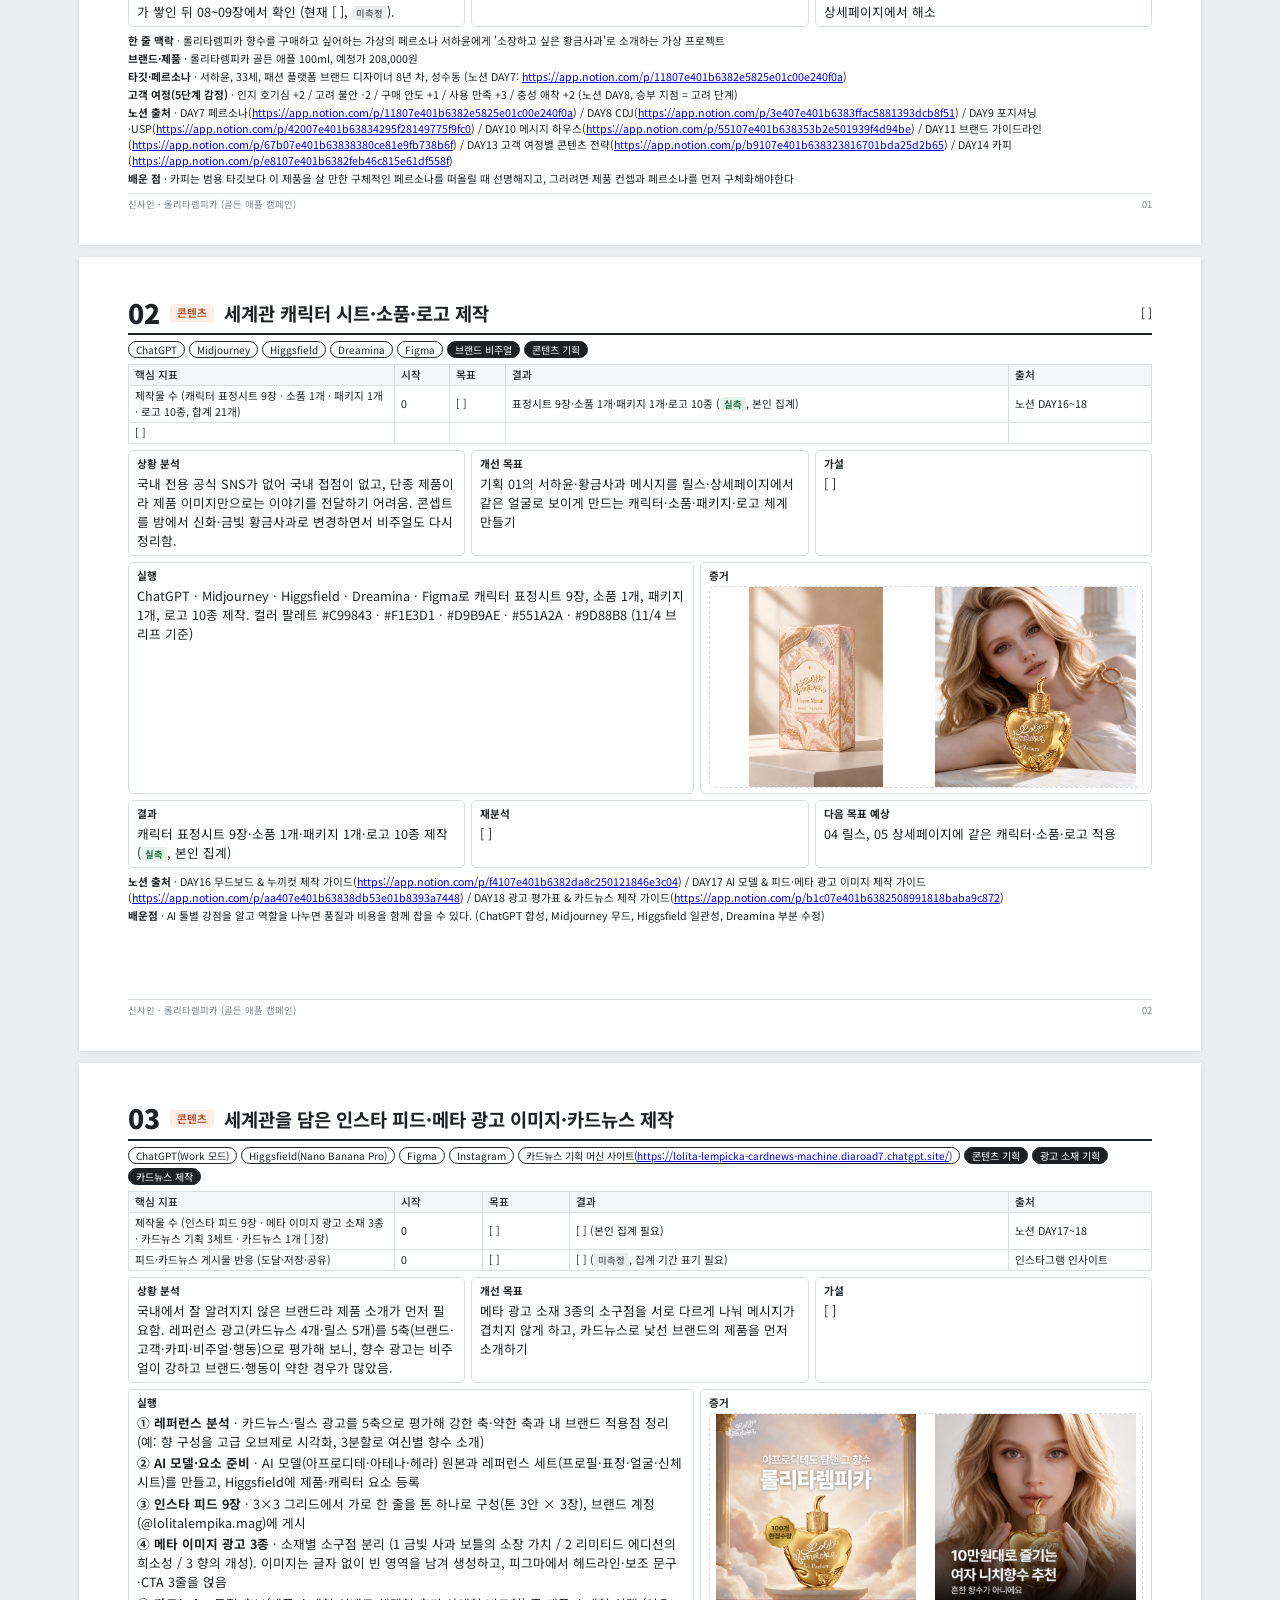
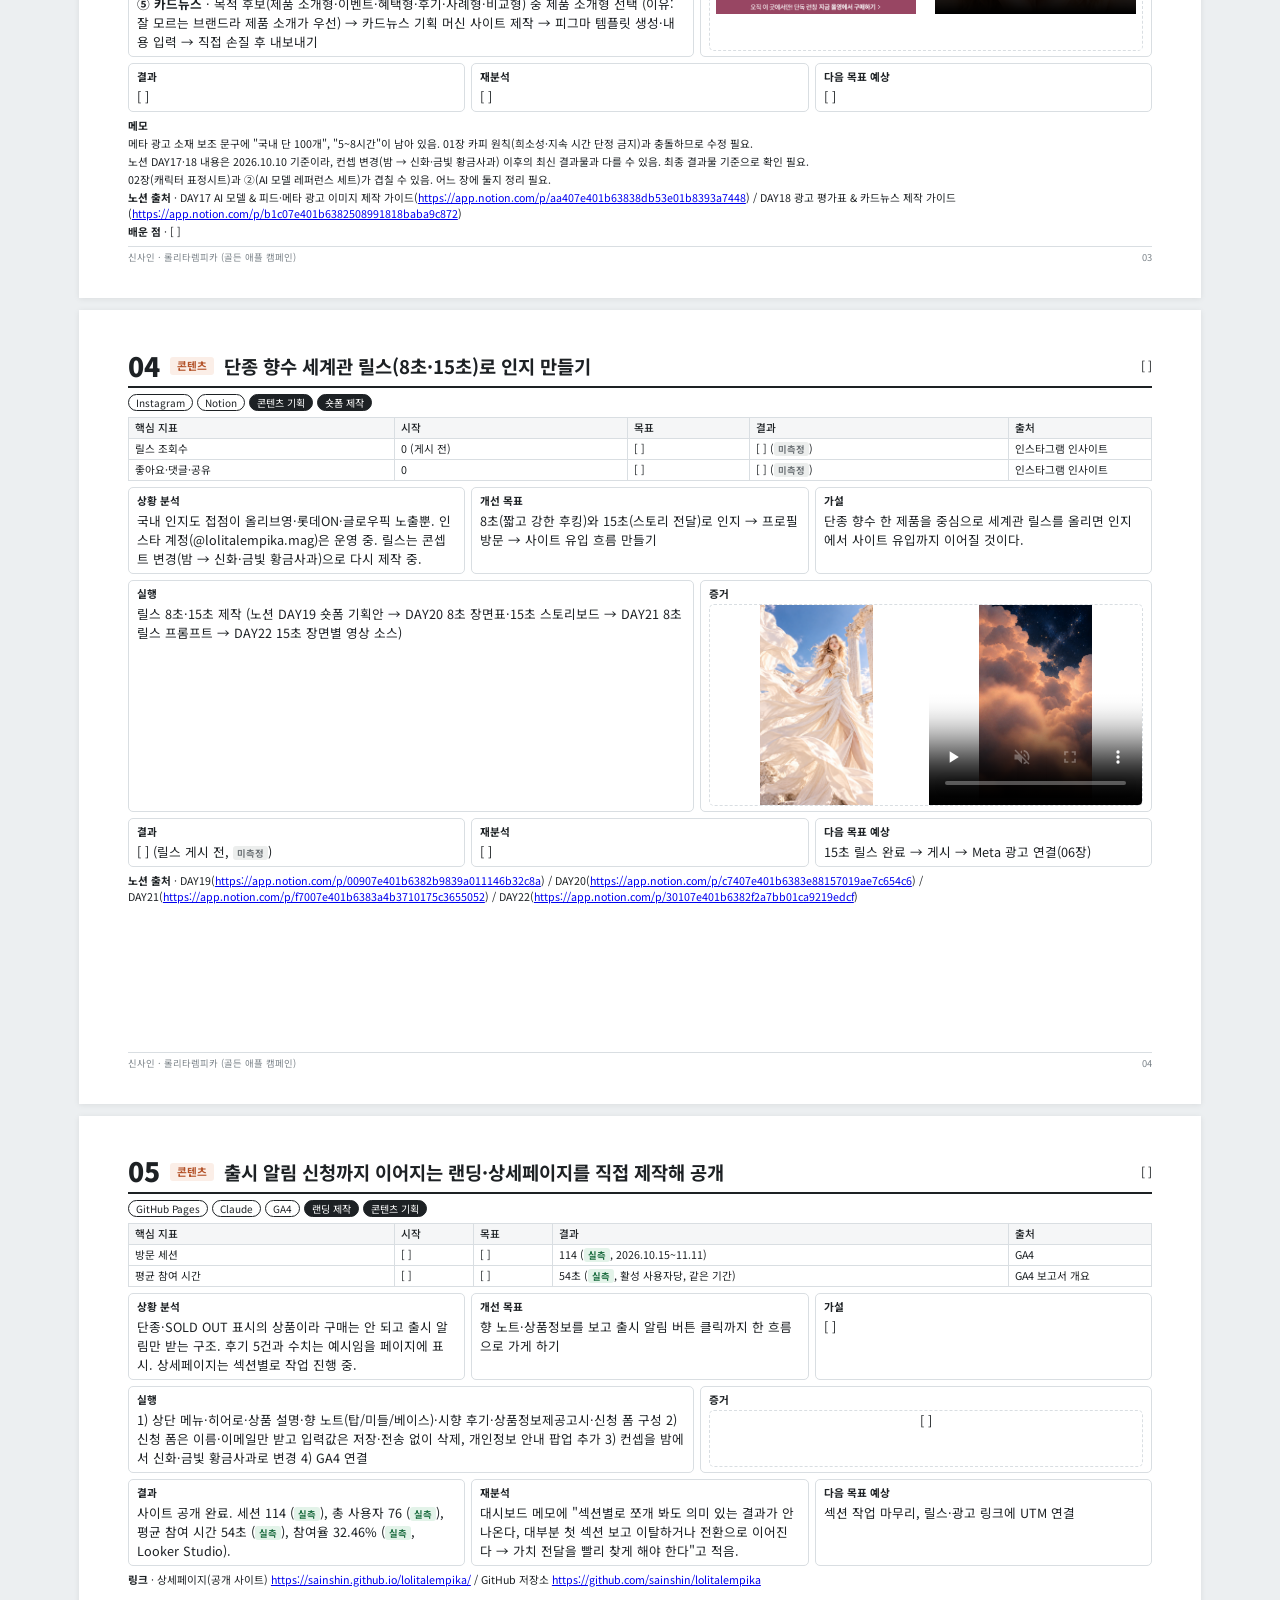
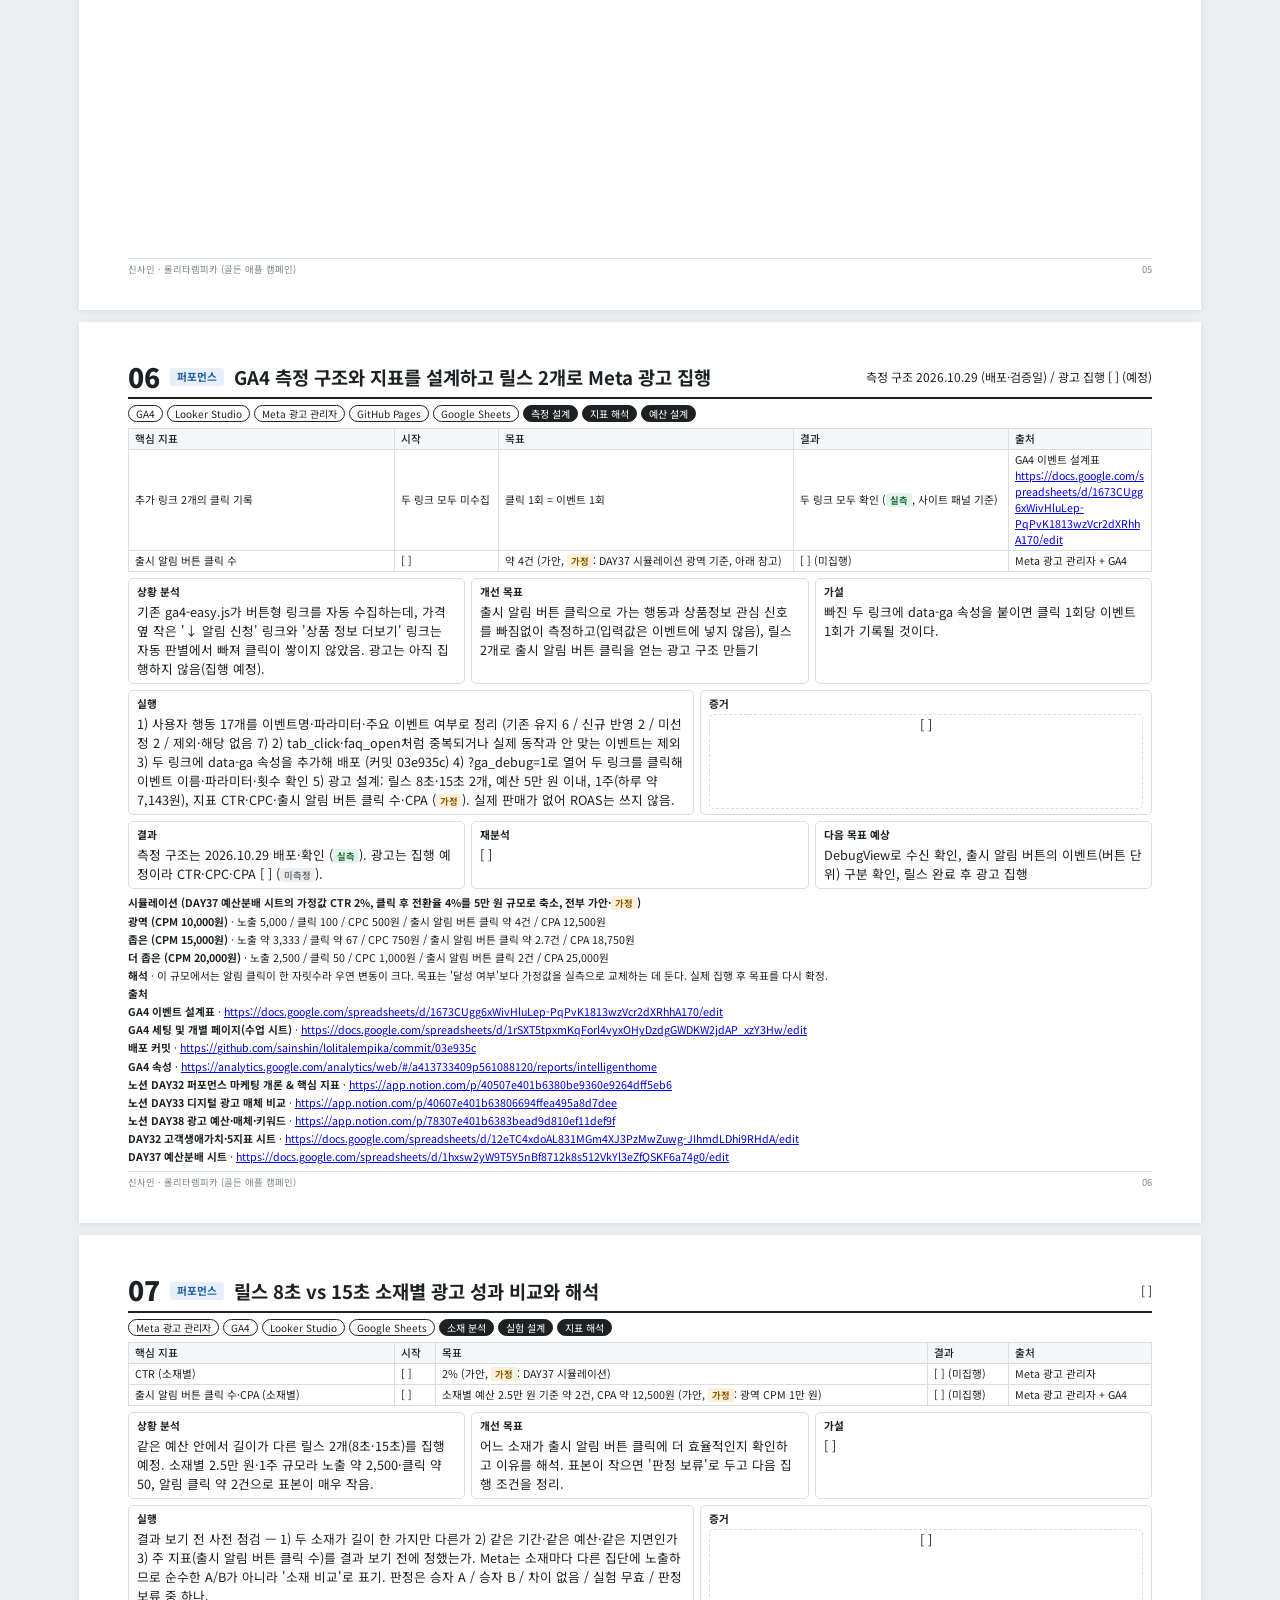
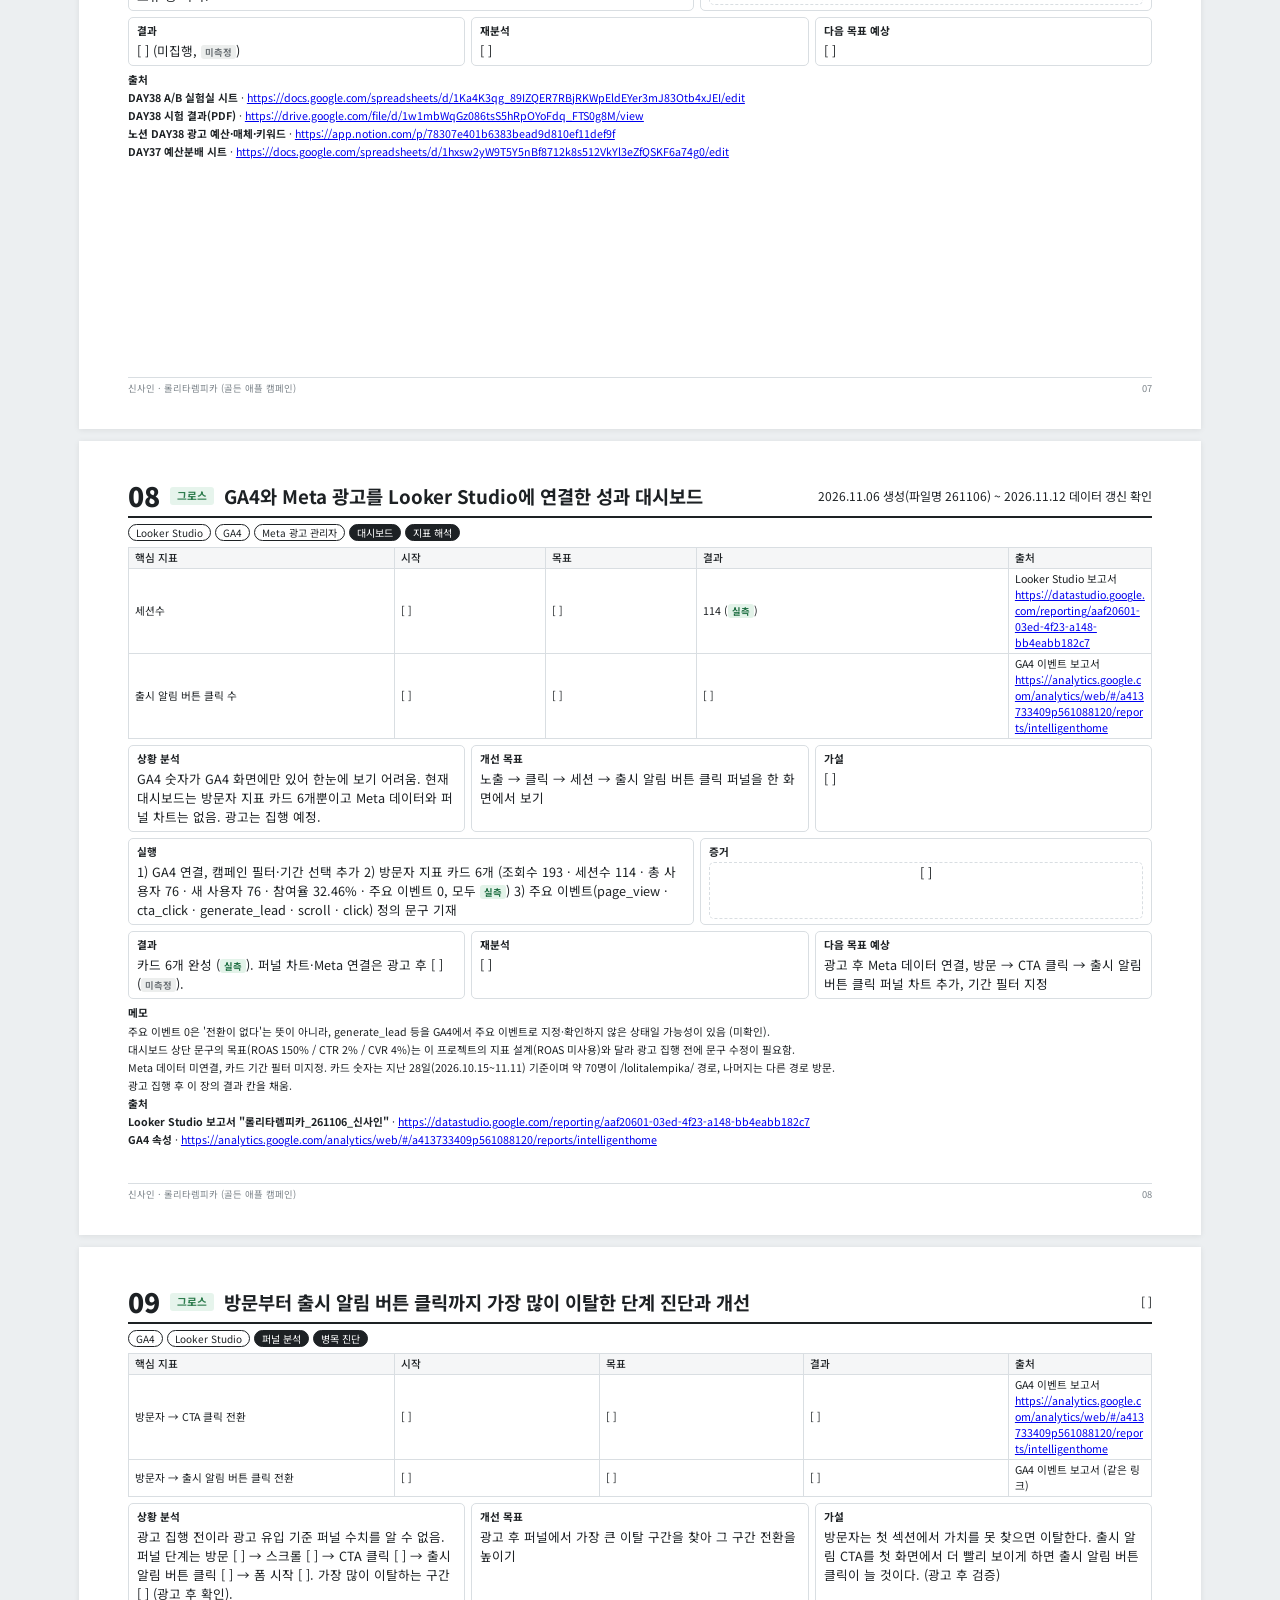
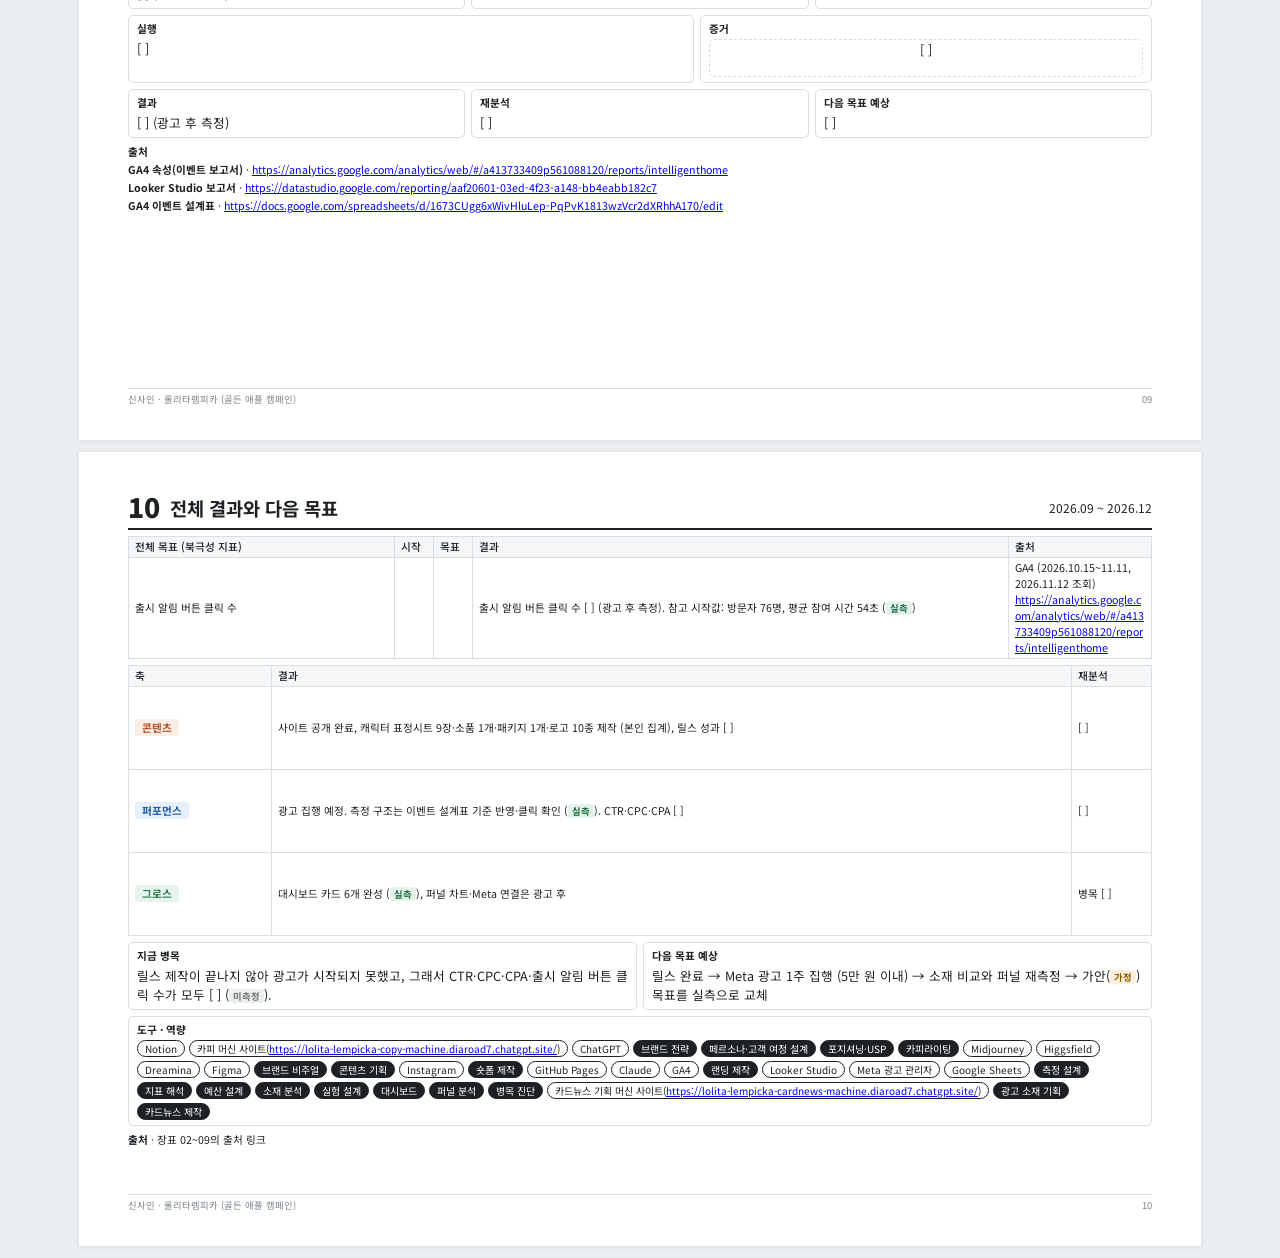
==== commit 1a8281b4: "기존 포트폴리오에 수업 템플릿 적용" ====
--- a/portfolio/index.html
+++ b/portfolio/index.html
@@ -1,330 +1,334 @@
 <!doctype html>
-<html lang="ko">
-<head>
-<meta charset="utf-8">
-<meta name="viewport" content="width=device-width, initial-scale=1">
-<meta name="robots" content="noindex">
-<title>롤리타렘피카 (골든 애플 캠페인)</title>
+<html lang="ko"><head><meta charset="utf-8"><meta name="viewport" content="width=device-width, initial-scale=1">
+<meta name="robots" content="noindex, nofollow">
+<title>신사인 포트폴리오</title>
+<link href="https://fonts.googleapis.com/css2?family=Noto+Sans+KR:wght@400;500;700;900&display=swap" rel="stylesheet">
 <style>
-:root { color-scheme: light; color: #292416; background: #f5f1e6; font-family: system-ui, sans-serif; line-height: 1.65; }
-* { box-sizing: border-box; }
-main { max-width: 70rem; margin: auto; padding: clamp(1rem, 4vw, 3rem); }
-section { background: #fffdf7; border: 1px solid #ded4bb; border-radius: .75rem; margin-bottom: 1.5rem; padding: clamp(1rem, 4vw, 2.5rem); }
-header { display: flex; align-items: baseline; gap: .75rem; border-bottom: 1px solid #ded4bb; padding-bottom: .8rem; }
-h1, h2 { margin: 0; line-height: 1.35; font-size: clamp(1.25rem, 3vw, 1.9rem); }
-.no, .ft { color: #6d521a; font-variant-numeric: tabular-nums; }
-.no, dt { font-weight: 700; }
-dl { margin: .75rem 0; }
-.row { display: grid; grid-template-columns: minmax(0, 13rem) minmax(0, 1fr); gap: .75rem; border-bottom: 1px solid #eee7d6; padding: .55rem 0; }
-.indent-1 { margin-inline-start: 1rem; }
-.indent-2 { margin-inline-start: 2rem; }
-dd { margin: 0; overflow-wrap: anywhere; }
-a { color: #71520b; }
-table { width: 100%; table-layout: fixed; border-collapse: collapse; }
-th, td { text-align: left; vertical-align: top; padding: .55rem; border: 1px solid #ded4bb; overflow-wrap: anywhere; }
-table th:first-child { width: 18%; }
-table td:last-child, table th:last-child { width: 34%; }
-.b, .tag { border-radius: .3rem; padding: .06em .36em; background: #f0e6cb; }
-.b { display: inline-block; margin: .12rem .12rem .12rem 0; }
-.skill, .real { background: #e0ebdc; }
-.none { background: #eeebe4; }
-.shot { min-height: 1.65em; }
-.shot img { display: block; max-width: 100%; height: auto; }
-.ft { text-align: right; }
-@media (max-width: 42rem) {
-  .row { grid-template-columns: minmax(0, 1fr); gap: .2rem; }
-  dt:empty { display: none; }
+:root{--ink:#1d2124;--muted:#7b8389;--line:#d9dee2;--paper:#fff;--bg:#eceff1;
+--c:#b4532a;--c-bg:#fbeee7;--p:#1f5fa8;--p-bg:#e7f0fa;--g:#2f7d4f;--g-bg:#e6f4ec;
+--real:#1f6f43;--real-bg:#e3f3e9;--assume:#8a5a00;--assume-bg:#fbf0d9;--none:#6d7377;--none-bg:#eceeed}
+@media (prefers-color-scheme: dark){:root:not([data-theme="light"]){--bg:#15181a}}
+:root[data-theme="dark"]{--bg:#15181a}
+*{box-sizing:border-box}html,body{margin:0}
+body{background:var(--bg);color:var(--ink);font-family:"Noto Sans KR",system-ui,sans-serif;font-size:9.5pt;line-height:1.5;-webkit-print-color-adjust:exact;print-color-adjust:exact}
+@page{size:A4 landscape;margin:0}
+.page{width:297mm;height:210mm;margin:12px auto;background:var(--paper);padding:11mm 13mm 9mm;display:flex;flex-direction:column;gap:6px;overflow:hidden;box-shadow:0 1px 6px rgba(0,0,0,.08)}
+@media print{body{background:#fff}.page{margin:0;box-shadow:none;break-after:page}}
+@media screen and (max-width:900px){.page{width:auto;height:auto;margin:8px 0;padding:20px 16px}.row3,.row2,.top2{grid-template-columns:1fr !important}}
+.hd{display:flex;align-items:center;gap:10px;border-bottom:2px solid var(--ink);padding-bottom:6px}
+.no{font-weight:900;font-size:20pt;line-height:1}
+.ax{font-size:8pt;font-weight:700;border-radius:3px;padding:1px 7px;white-space:nowrap}
+.ax.c{color:var(--c);background:var(--c-bg)}.ax.p{color:var(--p);background:var(--p-bg)}.ax.g{color:var(--g);background:var(--g-bg)}
+.ttl{font-size:14pt;font-weight:700;flex:1}
+.period{font-size:9pt;white-space:nowrap}
+.badges{display:flex;flex-wrap:wrap;gap:4px;font-size:7.5pt}
+.b{border:1px solid var(--ink);border-radius:10px;padding:0 7px;white-space:nowrap}
+.b.skill{background:var(--ink);color:#fff}
+.box{border:1px solid var(--line);border-radius:5px;padding:5px 8px;display:flex;flex-direction:column}
+.box>b{font-size:8pt;margin-bottom:2px}
+.box>div{flex:1}
+.row3{display:grid;grid-template-columns:1fr 1fr 1fr;gap:6px}
+.row2{display:grid;grid-template-columns:1.25fr 1fr;gap:6px}
+.top2{display:grid;grid-template-columns:1fr 1fr;gap:6px}
+.s1{height:40mm}.s2{height:56mm}.s3{height:42mm}.s4{height:66mm}.s5{height:52mm}
+.tall td{height:11mm}
+table{width:100%;border-collapse:collapse;font-size:8pt}
+th,td{border:1px solid var(--line);padding:2px 6px;text-align:left;height:5.4mm}
+th{background:#f5f6f7;font-weight:500}
+.shot{border:1px dashed var(--line);border-radius:5px;flex:1;overflow:hidden}
+.shot img{width:100%;height:100%;object-fit:contain}
+.tag{font-size:7pt;font-weight:700;border-radius:3px;padding:0 4px}
+.tag.real{color:var(--real);background:var(--real-bg)}.tag.assume{color:var(--assume);background:var(--assume-bg)}.tag.none{color:var(--none);background:var(--none-bg)}
+.ft{margin-top:auto;display:flex;justify-content:space-between;font-size:7pt;color:var(--muted);border-top:1px solid var(--line);padding-top:3px}
+
+/* Populated slides can grow so text and evidence stay visible. */
+.page { height: auto; min-height: 210mm; overflow: visible; }
+.page .s1, .page .s2, .page .s3, .page .s4, .page .s5 { height: auto; }
+.page .box { min-width: 0; }
+.page td, .page .detail, .page .b { overflow-wrap: anywhere; }
+.page .b { white-space: normal; }
+.page .tall td { height: auto; }
+.detail + .detail { margin-top: .2em; }
+.notes { font-size: 8pt; }
+.media { display: flex; align-items: flex-start; justify-content: center; gap: 6px; min-height: 10mm; }
+.media > * { flex: 1 1 0; min-width: 0; max-width: 100%; }
+.media img, .media video { width: 100%; height: auto; max-height: 53mm; object-fit: contain; }
+.media.cover img { max-height: 75mm; }
+@media screen and (max-width: 900px) { .page { min-height: 0; } }
+@media screen and (max-width: 540px) { .media { flex-direction: column; } .media > * { flex: auto; } .media img, .media video { max-height: none; } }
+.media .print-poster { display: none; }
+@media print {
+  .page { min-height: 0; padding: 6mm 10mm; gap: 5px; font-size: 8.5pt; line-height: 1.35; }
+  .page .notes { font-size: 7pt; line-height: 1.25; }
+  .media.cover img { max-height: 60mm; }
+  .media video { display: none; }
+  .media .print-poster { display: block; }
+  .page .row2, .page .row3, .page .top2, .page tr, .page .detail { break-inside: avoid; }
+  .page:last-of-type { break-after: auto; }
 }
-</style>
-</head>
-<body>
-<main>
-<section id="section-00" aria-labelledby="title-00">
-<header><span class="no">00</span><h1 id="title-00">공통 — 브랜드와 전체 목표</h1></header>
-<div class="shot" style="margin-top: 1rem"><img src="cover.png" alt="롤리타렘피카 향수 디지털 광고 캠페인 표지" width="1600" height="900"></div>
-<dl>
-<div class="row"><dt>이름</dt><dd>신사인</dd></div>
-<div class="row"><dt>브랜드명</dt><dd>롤리타렘피카 (골든 애플 캠페인)</dd></div>
-<div class="row"><dt>기간</dt><dd>2026.09 ~ 2026.12</dd></div>
-<div class="row"><dt>브랜드 (무엇을, 누구에게, 실사업/가상)</dt><dd>골든 애플 여성향수 100ml (예정가 208,000원)을 국내 20~30대 여성에게 소개. 단종된 제품에 그리스로마신화 황금사과 스토리텔링을 입힌 가상 프로젝트 (실제 판매·결제 없음, 신화 연결은 창작 콘셉트)</dd></div>
-<div class="row"><dt>상황 분석 (시작할 때 상태)</dt><dd>단종 제품이라 실구매 경로가 없고, 브랜드 인지도·사이트 방문 데이터가 없는 상태에서 시작. 고려 단계(시향 전 망설임, 감정 곡선 -2)가 승부 지점. 사이트는 2026.10.29부터 GA4 측정 시작.</dd></div>
-<div class="row"><dt>북극성 지표 / 시작 / 목표 / 결과 / 출처</dt><dd hidden></dd></div>
-<div class="row indent-1"><dt>북극성</dt><dd>출시 알림 버튼 클릭 수</dd></div>
-<div class="row indent-1"><dt>시작</dt><dd>출시 알림 버튼 클릭 수 [ ] (광고 전, 버튼 단위 클릭 수는 GA4에서 아직 분리 확인 못 함) / 방문자 76명 (<span class="tag real">실측</span>) / 평균 참여 시간 54초 (<span class="tag real">실측</span>)</dd></div>
-<div class="row indent-1"><dt>목표 (가안, <span class="tag assume">가정</span>)</dt><dd>광고 1주·5만 원 시뮬레이션 기준 출시 알림 버튼 클릭 약 4건 (CTR 2%, 클릭 후 버튼 클릭률 4%, CPM 10,000원 <span class="tag assume">가정</span>) / 방문자 [ ] / 평균 참여 시간 [ ]</dd></div>
-<div class="row indent-1"><dt>결과</dt><dd>[ ] (광고 집행 전)</dd></div>
-<div class="row indent-1"><dt>출처</dt><dd>GA4 속성 lolitalempika, 지난 28일(2026.10.15~11.11), 2026.11.12 조회. 가안 목표는 DAY37 예산분배 시트 가정값 기준</dd></div>
-</dl><table><thead><tr><th scope="col">축</th><th scope="col">목표 / 핵심 지표</th><th scope="col">장표</th></tr></thead><tbody><tr><th scope="row">콘텐츠</th><td>목표 [ ] / 핵심 지표 최대 조회수·좋아요·댓글·공유 (릴스 8초·15초)</td><td>02~05 (기획은 01)</td></tr><tr><th scope="row">퍼포먼스</th><td>목표 릴스 2개 Meta 광고, 예산 5만 원 이내, 1주 측정 (<span class="tag assume">가정</span>) / 핵심 지표 CTR·CPC·출시 알림 버튼 클릭 수·CPA (ROAS 미사용)</td><td>06~07 (06 측정 구조·지표 설계 + Meta 광고 집행, 07 소재 비교) / 결과 [ ] (미집행)</td></tr><tr><th scope="row">그로스</th><td>목표 [ ] / 출시 알림 버튼 클릭 = 구매 전환으로 가정 (<span class="tag assume">가정</span>) / 핵심 지표 퍼널 전환율·세션·참여율 (세션 114, 참여율 32.46% <span class="tag real">실측</span>)</td><td>08~09</td></tr></tbody></table><dl>
-<div class="row"><dt>내 사이트 주소 / 만든 방법 / 측정 연결 / 테스트한 것</dt><dd><a href="https://sainshin.github.io/lolitalempika/">https://sainshin.github.io/lolitalempika/</a> / GitHub Pages (sainshin/lolitalempika) / GA4 data-ga 속성 + Looker Studio 보고서 &quot;롤리타렘피카_261106_신사인&quot; / 2026.10.29 ?ga_debug=1 테스트 (<span class="tag real">실측</span>, 사이트 패널 기준), DebugView [ ], 광고 집행·A/B 하지 않음</dd></div>
-</dl>
-<footer class="ft"><span>00</span></footer>
-</section>
-<section id="section-01" aria-labelledby="title-01">
-<header><span class="no">01</span><h2 id="title-01">기획 — 브랜드 기획·카피</h2></header>
-<dl>
-<div class="row"><dt>프로젝트명</dt><dd>그리스로마신화 황금사과 스토리로 향수 컨셉을 재해석한 브랜드 기획</dd></div>
-<div class="row"><dt>한 줄 맥락</dt><dd>롤리타렘피카 향수를 구매하고 싶어하는 가상의 페르소나 서하윤에게 '소장하고 싶은 황금사과'로 소개하는 가상 프로젝트</dd></div>
-<div class="row"><dt>기간</dt><dd>[ ]</dd></div>
-<div class="row"><dt>도구 배지</dt><dd><span class="b">Notion</span> <span class="b">카피 머신 사이트(<a href="https://lolita-lempicka-copy-machine.diaroad7.chatgpt.site/">https://lolita-lempicka-copy-machine.diaroad7.chatgpt.site/</a>)</span> 사용한 AI 도구명 <span class="b">ChatGPT</span></dd></div>
-<div class="row"><dt>역량 배지</dt><dd><span class="b skill">브랜드 전략</span> <span class="b skill">페르소나·고객 여정 설계</span> <span class="b skill">포지셔닝·USP</span> <span class="b skill">카피라이팅</span></dd></div>
-<div class="row"><dt>핵심 지표 1 / 시작 / 목표 / 결과 / 출처</dt><dd>고려 단계 감정 점수 / 시작 -2 (고객 여정 5단계 중 최저, <span class="tag assume">가정</span>: 자체 설정 점수) / 목표 [ ] / 결과 [ ] (<span class="tag none">미측정</span>) / 출처 노션 DAY8 고객 여정 (<a href="https://app.notion.com/p/3e407e401b6383ffac5881393dcb8f51">https://app.notion.com/p/3e407e401b6383ffac5881393dcb8f51</a>)</dd></div>
-<div class="row"><dt>핵심 지표 2 / 시작 / 목표 / 결과 / 출처</dt><dd>카피 5문 점검 / 시작 태그라인 N 판정 / 목표 점검 통과 / 결과 [ ] / 출처 노션 DAY11 브랜드 가이드라인 (<a href="https://app.notion.com/p/67b07e401b63838380ce81e9fb738b6f">https://app.notion.com/p/67b07e401b63838380ce81e9fb738b6f</a>)</dd></div>
-<div class="row"><dt>상황 분석</dt><dd>단종 제품이라 실구매 경로가 없고 가상 스토리텔링으로만 소개 가능. 향 선택은 시향 없이 망설이는 고려 단계에서 막힘(감정 -2).</dd></div>
-<div class="row"><dt>브랜드·제품</dt><dd>롤리타렘피카 골든 애플 100ml, 예정가 208,000원</dd></div>
-<div class="row"><dt>타깃·페르소나</dt><dd>서하윤, 33세, 패션 플랫폼 브랜드 디자이너 8년 차, 성수동 (노션 DAY7: <a href="https://app.notion.com/p/11807e401b6382e5825e01c00e240f0a">https://app.notion.com/p/11807e401b6382e5825e01c00e240f0a</a>)</dd></div>
-<div class="row"><dt>고객 여정(5단계 감정)</dt><dd>인지 호기심 +2 / 고려 불안 -2 / 구매 안도 +1 / 사용 만족 +3 / 충성 애착 +2 (노션 DAY8, 승부 지점 = 고려 단계)</dd></div>
-<div class="row"><dt>개선 목표</dt><dd>고려 단계의 불안(-2)을 줄이고, 단종 향수를 '소장하고 싶은 오브제'로 보이게 하는 메시지 정립</dd></div>
-<div class="row"><dt>가설</dt><dd>시향 전 망설임은 향 설명보다 '소장 가치를 설명하는 스토리'로 줄일 수 있다. 희소성을 단정하지 않고 신화 콘셉트로 차별화한다.</dd></div>
-<div class="row"><dt>실행</dt><dd>4개 모듈로 압축</dd></div>
-<div class="row indent-1"><dt>① Who</dt><dd>서하윤 페르소나</dd></div>
-<div class="row indent-1"><dt>② Stuck</dt><dd>고객 여정 감정 곡선, 고려 단계 -2</dd></div>
-<div class="row indent-1"><dt>③ Win</dt><dd>포지셔닝 빈자리(X축 희소성·소장 오브제 / Y축 향 지속성, 경쟁 브랜드: 본투스탠드아웃·논픽션·페사드·탬버린즈·SW19) + USP (노션 DAY9: <a href="https://app.notion.com/p/42007e401b63834295f28149775f9fc0">https://app.notion.com/p/42007e401b63834295f28149775f9fc0</a>)</dd></div>
-<div class="row indent-1"><dt>④ Say</dt><dd>카피 개선(의도 → 초안 → 고친 이유 → 완성)</dd></div>
-<div class="row indent-2"><dt>의도</dt><dd>단종 제품을 소장하고 싶은 황금사과로 소개</dd></div>
-<div class="row indent-2"><dt>초안</dt><dd>100개 한정수량, 그리스로마신화 여신도 탐낸 향수</dd></div>
-<div class="row indent-2"><dt>고친 이유</dt><dd>5문 점검 결과 태그라인 N 판정 / 금지 표현('여신') 제외 / 희소성·지속 시간 단정 금지</dd></div>
-<div class="row indent-2"><dt>완성</dt><dd>&quot;아프로디테도 탐낸 그 향수&quot;, &quot;그리스로마신화 황금사과를 향수로 담다&quot;</dd></div>
-<div class="row indent-2"><dt>카피 원칙</dt><dd>신화는 창작 콘셉트로 표기, 희소성(재고·한정) 단정 금지, 지속 시간 보장 금지</dd></div>
-<div class="row"><dt>증거 캡처 파일 이름</dt><dd class="shot"></dd></div>
-<div class="row"><dt>결과</dt><dd>기획 4개 모듈 정리 완료. 성과 수치는 광고·사이트 데이터가 쌓인 뒤 08~09장에서 확인 (현재 [ ], <span class="tag none">미측정</span>).</dd></div>
-<div class="row"><dt>재분석</dt><dd>[ ]</dd></div>
-<div class="row"><dt>다음 목표 예상</dt><dd>02~05 콘텐츠 장으로 연결: 서하윤 고려 단계 불안을 릴스·상세페이지에서 해소</dd></div>
-<div class="row"><dt>노션 출처</dt><dd>DAY7 페르소나(<a href="https://app.notion.com/p/11807e401b6382e5825e01c00e240f0a">https://app.notion.com/p/11807e401b6382e5825e01c00e240f0a</a>) / DAY8 CDJ(<a href="https://app.notion.com/p/3e407e401b6383ffac5881393dcb8f51">https://app.notion.com/p/3e407e401b6383ffac5881393dcb8f51</a>) / DAY9 포지셔닝·USP(<a href="https://app.notion.com/p/42007e401b63834295f28149775f9fc0">https://app.notion.com/p/42007e401b63834295f28149775f9fc0</a>) / DAY10 메시지 하우스(<a href="https://app.notion.com/p/55107e401b638353b2e501939f4d94be">https://app.notion.com/p/55107e401b638353b2e501939f4d94be</a>) / DAY11 브랜드 가이드라인(<a href="https://app.notion.com/p/67b07e401b63838380ce81e9fb738b6f">https://app.notion.com/p/67b07e401b63838380ce81e9fb738b6f</a>) / DAY13 고객 여정별 콘텐츠 전략(<a href="https://app.notion.com/p/b9107e401b638323816701bda25d2b65">https://app.notion.com/p/b9107e401b638323816701bda25d2b65</a>) / DAY14 카피(<a href="https://app.notion.com/p/e8107e401b6382feb46c815e61df558f">https://app.notion.com/p/e8107e401b6382feb46c815e61df558f</a>)</dd></div>
-<div class="row"><dt>배운 점 </dt><dd>카피는 범용 타깃보다 이 제품을 살 만한 구체적인 페르소나를 떠올릴 때 선명해지고, 그러려면 제품 컨셉과 페르소나를 먼저 구체화해야한다</dd></div>
-</dl>
-<footer class="ft"><span>01</span></footer>
-</section>
-<section id="section-02" aria-labelledby="title-02">
-<header><span class="no">02</span><h2 id="title-02">콘텐츠 — 캐릭터 시트·소품·로고</h2></header>
-<dl>
-<div class="row"><dt>프로젝트명</dt><dd>세계관 캐릭터 시트·소품·로고 제작</dd></div>
-<div class="row"><dt>기간</dt><dd>[ ]</dd></div>
-<div class="row"><dt>도구 배지</dt><dd><span class="b">ChatGPT</span> <span class="b">Midjourney</span> <span class="b">Higgsfield</span> <span class="b">Dreamina</span> <span class="b">Figma</span></dd></div>
-<div class="row"><dt>역량 배지</dt><dd><span class="b skill">브랜드 비주얼</span> <span class="b skill">콘텐츠 기획</span></dd></div>
-<div class="row"><dt>핵심 지표 1 / 시작 / 목표 / 결과 / 출처</dt><dd>제작물 수 (캐릭터 표정시트 9장 · 소품 1개 · 패키지 1개 · 로고 10종, 합계 21개) / 시작 0 / 목표 [ ] / 결과 표정시트 9장·소품 1개·패키지 1개·로고 10종 (<span class="tag real">실측</span>, 본인 집계) / 출처 노션 DAY16~18</dd></div>
-<div class="row"><dt>핵심 지표 2 / 시작 / 목표 / 결과 / 출처</dt><dd>[ ]</dd></div>
-<div class="row"><dt>상황 분석</dt><dd>국내 전용 공식 SNS가 없어 국내 접점이 없고, 단종 제품이라 제품 이미지만으로는 이야기를 전달하기 어려움. 콘셉트를 밤에서 신화·금빛 황금사과로 변경하면서 비주얼도 다시 정리함.</dd></div>
-<div class="row"><dt>개선 목표</dt><dd>기획 01의 서하윤·황금사과 메시지를 릴스·상세페이지에서 같은 얼굴로 보이게 만드는 캐릭터·소품·패키지·로고 체계 만들기</dd></div>
-<div class="row"><dt>가설</dt><dd>[ ]</dd></div>
-<div class="row"><dt>실행</dt><dd>ChatGPT · Midjourney · Higgsfield · Dreamina · Figma로 캐릭터 표정시트 9장, 소품 1개, 패키지 1개, 로고 10종 제작. 컬러 팔레트 #C99843 · #F1E3D1 · #D9B9AE · #551A2A · #9D88B8 (11/4 브리프 기준)</dd></div>
-<div class="row"><dt>증거 캡처 파일 이름</dt><dd class="shot" style="display: grid; grid-template-columns: repeat(auto-fit, minmax(min(100%, 14rem), 1fr)); gap: 1rem">
-<img src="reels-packaging.png" alt="롤리타렘피카 향수 패키지" width="1024" height="1536">
-<img src="reels-model.png" alt="모델과 롤리타렘피카 골든 애플 향수" width="1254" height="1254">
-</dd></div>
-<div class="row"><dt>결과</dt><dd>캐릭터 표정시트 9장·소품 1개·패키지 1개·로고 10종 제작 (<span class="tag real">실측</span>, 본인 집계)</dd></div>
-<div class="row"><dt>재분석</dt><dd>[ ]</dd></div>
-<div class="row"><dt>다음 목표 예상</dt><dd>04 릴스, 05 상세페이지에 같은 캐릭터·소품·로고 적용</dd></div>
-<div class="row"><dt>노션 출처</dt><dd>DAY16 무드보드 &amp; 누끼컷 제작 가이드(<a href="https://app.notion.com/p/f4107e401b6382da8c250121846e3c04">https://app.notion.com/p/f4107e401b6382da8c250121846e3c04</a>) / DAY17 AI 모델 &amp; 피드·메타 광고 이미지 제작 가이드(<a href="https://app.notion.com/p/aa407e401b63838db53e01b8393a7448">https://app.notion.com/p/aa407e401b63838db53e01b8393a7448</a>) / DAY18 광고 평가표 &amp; 카드뉴스 제작 가이드(<a href="https://app.notion.com/p/b1c07e401b6382508991818baba9c872">https://app.notion.com/p/b1c07e401b6382508991818baba9c872</a>)</dd></div>
-<div class="row"><dt>배운점 </dt><dd>AI 툴별 강점을 알고 역할을 나누면 품질과 비용을 함께 잡을 수 있다. (ChatGPT 합성, Midjourney 무드, Higgsfield 일관성, Dreamina 부분 수정)</dd></div>
-</dl>
-<footer class="ft"><span>02</span></footer>
-</section>
-<section id="section-03" aria-labelledby="title-03">
-<header><span class="no">03</span><h2 id="title-03">콘텐츠 — 이미지광고·카드뉴스</h2></header>
-<dl>
-<div class="row"><dt>프로젝트명</dt><dd>세계관을 담은 인스타 피드·메타 광고 이미지·카드뉴스 제작</dd></div>
-<div class="row"><dt>도구 배지</dt><dd><span class="b">ChatGPT(Work 모드)</span> <span class="b">Higgsfield(Nano Banana Pro)</span> <span class="b">Figma</span> <span class="b">Instagram</span> <span class="b">카드뉴스 기획 머신 사이트(<a href="https://lolita-lempicka-cardnews-machine.diaroad7.chatgpt.site/">https://lolita-lempicka-cardnews-machine.diaroad7.chatgpt.site/</a>)</span></dd></div>
-<div class="row"><dt>역량 배지</dt><dd><span class="b skill">콘텐츠 기획</span> <span class="b skill">광고 소재 기획</span> <span class="b skill">카드뉴스 제작</span></dd></div>
-<div class="row"><dt>핵심 지표 1 / 시작 / 목표 / 결과 / 출처</dt><dd>제작물 수 (인스타 피드 9장 · 메타 이미지 광고 소재 3종 · 카드뉴스 기획 3세트 · 카드뉴스 1개 [ ]장) / 시작 0 / 목표 [ ] / 결과 [ ] (본인 집계 필요) / 출처 노션 DAY17~18</dd></div>
-<div class="row"><dt>핵심 지표 2 / 시작 / 목표 / 결과 / 출처</dt><dd>피드·카드뉴스 게시물 반응 (도달·저장·공유) / 시작 0 / 목표 [ ] / 결과 [ ] (<span class="tag none">미측정</span>, 집계 기간 표기 필요) / 출처 인스타그램 인사이트</dd></div>
-<div class="row"><dt>상황 분석</dt><dd>국내에서 잘 알려지지 않은 브랜드라 제품 소개가 먼저 필요함. 레퍼런스 광고(카드뉴스 4개·릴스 5개)를 5축(브랜드·고객·카피·비주얼·행동)으로 평가해 보니, 향수 광고는 비주얼이 강하고 브랜드·행동이 약한 경우가 많았음.</dd></div>
-<div class="row"><dt>개선 목표</dt><dd>메타 광고 소재 3종의 소구점을 서로 다르게 나눠 메시지가 겹치지 않게 하고, 카드뉴스로 낯선 브랜드의 제품을 먼저 소개하기</dd></div>
-<div class="row"><dt>가설</dt><dd>[ ]</dd></div>
-<div class="row"><dt>실행</dt><dd hidden></dd></div>
-<div class="row indent-1"><dt>① 레퍼런스 분석</dt><dd>카드뉴스·릴스 광고를 5축으로 평가해 강한 축·약한 축과 내 브랜드 적용점 정리 (예: 향 구성을 고급 오브제로 시각화, 3분할로 여신별 향수 소개)</dd></div>
-<div class="row indent-1"><dt>② AI 모델·요소 준비</dt><dd>AI 모델(아프로디테·아테나·헤라) 원본과 레퍼런스 세트(프로필·표정·얼굴·신체 시트)를 만들고, Higgsfield에 제품·캐릭터 요소 등록</dd></div>
-<div class="row indent-1"><dt>③ 인스타 피드 9장</dt><dd>3×3 그리드에서 가로 한 줄을 톤 하나로 구성(톤 3안 × 3장), 브랜드 계정(@lolitalempika.mag)에 게시</dd></div>
-<div class="row indent-1"><dt>④ 메타 이미지 광고 3종</dt><dd>소재별 소구점 분리 (1 금빛 사과 보틀의 소장 가치 / 2 리미티드 에디션의 희소성 / 3 향의 개성). 이미지는 글자 없이 빈 영역을 남겨 생성하고, 피그마에서 헤드라인·보조 문구·CTA 3줄을 얹음</dd></div>
-<div class="row indent-1"><dt>⑤ 카드뉴스</dt><dd>목적 후보(제품 소개형·이벤트·혜택형·후기·사례형·비교형) 중 제품 소개형 선택 (이유: 잘 모르는 브랜드라 제품 소개가 우선) → 카드뉴스 기획 머신 사이트 제작 → 피그마 템플릿 생성·내용 입력 → 직접 손질 후 내보내기</dd></div>
-<div class="row"><dt>결과</dt><dd>[ ]</dd></div>
-<div class="row"><dt>재분석</dt><dd>[ ]</dd></div>
-<div class="row"><dt>다음 목표 예상</dt><dd>[ ]</dd></div>
-<div class="row"><dt>메모</dt><dd hidden></dd></div>
-<div class="row indent-1"><dt></dt><dd>메타 광고 소재 보조 문구에 &quot;국내 단 100개&quot;, &quot;5~8시간&quot;이 남아 있음. 01장 카피 원칙(희소성·지속 시간 단정 금지)과 충돌하므로 수정 필요.</dd></div>
-<div class="row indent-1"><dt></dt><dd>노션 DAY17·18 내용은 2026.10.10 기준이라, 컨셉 변경(밤 → 신화·금빛 황금사과) 이후의 최신 결과물과 다를 수 있음. 최종 결과물 기준으로 확인 필요.</dd></div>
-<div class="row indent-1"><dt></dt><dd>02장(캐릭터 표정시트)과 ②(AI 모델 레퍼런스 세트)가 겹칠 수 있음. 어느 장에 둘지 정리 필요.</dd></div>
-<div class="row"><dt>노션 출처</dt><dd>DAY17 AI 모델 &amp; 피드·메타 광고 이미지 제작 가이드(<a href="https://app.notion.com/p/aa407e401b63838db53e01b8393a7448">https://app.notion.com/p/aa407e401b63838db53e01b8393a7448</a>) / DAY18 광고 평가표 &amp; 카드뉴스 제작 가이드(<a href="https://app.notion.com/p/b1c07e401b6382508991818baba9c872">https://app.notion.com/p/b1c07e401b6382508991818baba9c872</a>)</dd></div>
-<div class="row"><dt>배운 점</dt><dd>[ ]</dd></div>
-</dl>
-<div class="shot" style="display: grid; grid-template-columns: repeat(auto-fit, minmax(min(100%, 20rem), 1fr)); gap: 1rem; margin-block: 1rem">
-<img src="image-ad.png" alt="롤리타렘피카 이미지 광고" width="1080" height="1080">
-<img src="card-news.png" alt="롤리타렘피카 카드뉴스 표지" width="1080" height="1080">
-</div>
-<footer class="ft"><span>03</span></footer>
-</section>
-<section id="section-04" aria-labelledby="title-04">
-<header><span class="no">04</span><h2 id="title-04">콘텐츠 — 인스타 릴스 8초·15초 성과</h2></header>
-<dl>
-<div class="row"><dt>프로젝트명</dt><dd>단종 향수 세계관 릴스(8초·15초)로 인지 만들기</dd></div>
-<div class="row"><dt>기간</dt><dd>[ ]</dd></div>
-<div class="row"><dt>도구 배지</dt><dd><span class="b">Instagram</span> <span class="b">Notion</span></dd></div>
-<div class="row"><dt>역량 배지</dt><dd><span class="b skill">콘텐츠 기획</span> <span class="b skill">숏폼 제작</span></dd></div>
-<div class="row"><dt>핵심 지표 1 / 시작 / 목표 / 결과 / 출처</dt><dd>릴스 조회수 / 시작 0 (게시 전) / 목표 [ ] / 결과 [ ] (<span class="tag none">미측정</span>) / 출처 인스타그램 인사이트</dd></div>
-<div class="row"><dt>핵심 지표 2 / 시작 / 목표 / 결과 / 출처</dt><dd>좋아요·댓글·공유 / 시작 0 / 목표 [ ] / 결과 [ ] (<span class="tag none">미측정</span>) / 출처 인스타그램 인사이트</dd></div>
-<div class="row"><dt>상황 분석</dt><dd>국내 인지도 접점이 올리브영·롯데ON·글로우픽 노출뿐. 인스타 계정(@lolitalempika.mag)은 운영 중. 릴스는 콘셉트 변경(밤 → 신화·금빛 황금사과)으로 다시 제작 중.</dd></div>
-<div class="row"><dt>개선 목표</dt><dd>8초(짧고 강한 후킹)와 15초(스토리 전달)로 인지 → 프로필 방문 → 사이트 유입 흐름 만들기</dd></div>
-<div class="row"><dt>가설</dt><dd>단종 향수 한 제품을 중심으로 세계관 릴스를 올리면 인지에서 사이트 유입까지 이어질 것이다.</dd></div>
-<div class="row"><dt>실행</dt><dd>릴스 8초·15초 제작 (노션 DAY19 숏폼 기획안 → DAY20 8초 장면표·15초 스토리보드 → DAY21 8초 릴스 프롬프트 → DAY22 15초 장면별 영상 소스)</dd></div>
-<div class="row"><dt>증거 캡처 파일 이름</dt><dd class="shot" style="display: grid; grid-template-columns: repeat(auto-fit, minmax(min(100%, 14rem), 1fr)); gap: 1rem">
-<img src="reel-dress.png" alt="바람에 흩날리는 그리스 여신 드레스" width="941" height="1672">
-<div>
-<video id="reel-video" src="reel-8s.mp4" poster="reel-first-frame.png" preload="none" muted playsinline controls aria-label="롤리타렘피카 8초 릴스" style="display: block; width: 100%; aspect-ratio: 9 / 16; background: #292416"></video>
-</div>
-</dd></div>
-<div class="row"><dt>결과</dt><dd>[ ] (릴스 게시 전, <span class="tag none">미측정</span>)</dd></div>
-<div class="row"><dt>재분석</dt><dd>[ ]</dd></div>
-<div class="row"><dt>다음 목표 예상</dt><dd>15초 릴스 완료 → 게시 → Meta 광고 연결(06장)</dd></div>
-<div class="row"><dt>노션 출처</dt><dd>DAY19(<a href="https://app.notion.com/p/00907e401b6382b9839a011146b32c8a">https://app.notion.com/p/00907e401b6382b9839a011146b32c8a</a>) / DAY20(<a href="https://app.notion.com/p/c7407e401b6383e88157019ae7c654c6">https://app.notion.com/p/c7407e401b6383e88157019ae7c654c6</a>) / DAY21(<a href="https://app.notion.com/p/f7007e401b6383a4b3710175c3655052">https://app.notion.com/p/f7007e401b6383a4b3710175c3655052</a>) / DAY22(<a href="https://app.notion.com/p/30107e401b6382f2a7bb01ca9219edcf">https://app.notion.com/p/30107e401b6382f2a7bb01ca9219edcf</a>)</dd></div>
-</dl>
-<footer class="ft"><span>04</span></footer>
-</section>
-<section id="section-05" aria-labelledby="title-05">
-<header><span class="no">05</span><h2 id="title-05">콘텐츠 — 웹사이트 상세페이지 디자인·제작 과정</h2></header>
-<dl>
-<div class="row"><dt>프로젝트명</dt><dd>출시 알림 신청까지 이어지는 랜딩·상세페이지를 직접 제작해 공개</dd></div>
-<div class="row"><dt>기간</dt><dd>[ ]</dd></div>
-<div class="row"><dt>도구 배지</dt><dd><span class="b">GitHub Pages</span> <span class="b">Claude</span> <span class="b">GA4</span></dd></div>
-<div class="row"><dt>역량 배지</dt><dd><span class="b skill">랜딩 제작</span> <span class="b skill">콘텐츠 기획</span></dd></div>
-<div class="row"><dt>핵심 지표 1 / 시작 / 목표 / 결과 / 출처</dt><dd>방문 세션 / 시작 [ ] / 목표 [ ] / 결과 114 (<span class="tag real">실측</span>, 2026.10.15~11.11) / 출처 GA4</dd></div>
-<div class="row"><dt>핵심 지표 2 / 시작 / 목표 / 결과 / 출처</dt><dd>평균 참여 시간 / 시작 [ ] / 목표 [ ] / 결과 54초 (<span class="tag real">실측</span>, 활성 사용자당, 같은 기간) / 출처 GA4 보고서 개요</dd></div>
-<div class="row"><dt>상황 분석</dt><dd>단종·SOLD OUT 표시의 상품이라 구매는 안 되고 출시 알림만 받는 구조. 후기 5건과 수치는 예시임을 페이지에 표시. 상세페이지는 섹션별로 작업 진행 중.</dd></div>
-<div class="row"><dt>개선 목표</dt><dd>향 노트·상품정보를 보고 출시 알림 버튼 클릭까지 한 흐름으로 가게 하기</dd></div>
-<div class="row"><dt>가설</dt><dd>[ ]</dd></div>
-<div class="row"><dt>실행</dt><dd>1) 상단 메뉴·히어로·상품 설명·향 노트(탑/미들/베이스)·시향 후기·상품정보제공고시·신청 폼 구성 2) 신청 폼은 이름·이메일만 받고 입력값은 저장·전송 없이 삭제, 개인정보 안내 팝업 추가 3) 컨셉을 밤에서 신화·금빛 황금사과로 변경 4) GA4 연결</dd></div>
-<div class="row"><dt>증거 캡처 파일 이름</dt><dd class="shot">[ ]</dd></div>
-<div class="row"><dt>결과</dt><dd>사이트 공개 완료. 세션 114 (<span class="tag real">실측</span>), 총 사용자 76 (<span class="tag real">실측</span>), 평균 참여 시간 54초 (<span class="tag real">실측</span>), 참여율 32.46% (<span class="tag real">실측</span>, Looker Studio).</dd></div>
-<div class="row"><dt>재분석</dt><dd>대시보드 메모에 &quot;섹션별로 쪼개 봐도 의미 있는 결과가 안 나온다, 대부분 첫 섹션 보고 이탈하거나 전환으로 이어진다 → 가치 전달을 빨리 찾게 해야 한다&quot;고 적음.</dd></div>
-<div class="row"><dt>다음 목표 예상</dt><dd>섹션 작업 마무리, 릴스·광고 링크에 UTM 연결</dd></div>
-<div class="row"><dt>링크</dt><dd>상세페이지(공개 사이트) <a href="https://sainshin.github.io/lolitalempika/">https://sainshin.github.io/lolitalempika/</a> / GitHub 저장소 <a href="https://github.com/sainshin/lolitalempika">https://github.com/sainshin/lolitalempika</a></dd></div>
-</dl>
-<footer class="ft"><span>05</span></footer>
-</section>
-<section id="section-06" aria-labelledby="title-06">
-<header><span class="no">06</span><h2 id="title-06">퍼포먼스 — 측정 구조·지표 설계와 Meta 광고 집행</h2></header>
-<dl>
-<div class="row"><dt>프로젝트명</dt><dd>GA4 측정 구조와 지표를 설계하고 릴스 2개로 Meta 광고 집행</dd></div>
-<div class="row"><dt>기간</dt><dd>측정 구조 2026.10.29 (배포·검증일) / 광고 집행 [ ] (예정)</dd></div>
-<div class="row"><dt>도구 배지</dt><dd><span class="b">GA4</span> <span class="b">Looker Studio</span> <span class="b">Meta 광고 관리자</span> <span class="b">GitHub Pages</span> <span class="b">Google Sheets</span></dd></div>
-<div class="row"><dt>역량 배지</dt><dd><span class="b skill">측정 설계</span> <span class="b skill">지표 해석</span> <span class="b skill">예산 설계</span></dd></div>
-<div class="row"><dt>핵심 지표 1 / 시작 / 목표 / 결과 / 출처</dt><dd>추가 링크 2개의 클릭 기록 / 시작 두 링크 모두 미수집 / 목표 클릭 1회 = 이벤트 1회 / 결과 두 링크 모두 확인 (<span class="tag real">실측</span>, 사이트 패널 기준) / 출처 GA4 이벤트 설계표 <a href="https://docs.google.com/spreadsheets/d/1673CUgg6xWivHluLep-PqPvK1813wzVcr2dXRhhA170/edit">https://docs.google.com/spreadsheets/d/1673CUgg6xWivHluLep-PqPvK1813wzVcr2dXRhhA170/edit</a></dd></div>
-<div class="row"><dt>핵심 지표 2 / 시작 / 목표 / 결과 / 출처</dt><dd>출시 알림 버튼 클릭 수 / 시작 [ ] / 목표 약 4건 (가안, <span class="tag assume">가정</span>: DAY37 시뮬레이션 광역 기준, 아래 참고) / 결과 [ ] (미집행) / 출처 Meta 광고 관리자 + GA4</dd></div>
-<div class="row"><dt>상황 분석</dt><dd>기존 ga4-easy.js가 버튼형 링크를 자동 수집하는데, 가격 옆 작은 '↓ 알림 신청' 링크와 '상품 정보 더보기' 링크는 자동 판별에서 빠져 클릭이 쌓이지 않았음. 광고는 아직 집행하지 않음(집행 예정).</dd></div>
-<div class="row"><dt>개선 목표</dt><dd>출시 알림 버튼 클릭으로 가는 행동과 상품정보 관심 신호를 빠짐없이 측정하고(입력값은 이벤트에 넣지 않음), 릴스 2개로 출시 알림 버튼 클릭을 얻는 광고 구조 만들기</dd></div>
-<div class="row"><dt>가설</dt><dd>빠진 두 링크에 data-ga 속성을 붙이면 클릭 1회당 이벤트 1회가 기록될 것이다.</dd></div>
-<div class="row"><dt>실행</dt><dd>1) 사용자 행동 17개를 이벤트명·파라미터·주요 이벤트 여부로 정리 (기존 유지 6 / 신규 반영 2 / 미선정 2 / 제외·해당 없음 7) 2) tab_click·faq_open처럼 중복되거나 실제 동작과 안 맞는 이벤트는 제외 3) 두 링크에 data-ga 속성을 추가해 배포 (커밋 03e935c) 4) ?ga_debug=1로 열어 두 링크를 클릭해 이벤트 이름·파라미터·횟수 확인 5) 광고 설계: 릴스 8초·15초 2개, 예산 5만 원 이내, 1주(하루 약 7,143원), 지표 CTR·CPC·출시 알림 버튼 클릭 수·CPA (<span class="tag assume">가정</span>). 실제 판매가 없어 ROAS는 쓰지 않음.</dd></div>
-<div class="row"><dt>시뮬레이션 (DAY37 예산분배 시트의 가정값 CTR 2%, 클릭 후 전환율 4%를 5만 원 규모로 축소, 전부 가안·<span class="tag assume">가정</span>)</dt><dd hidden></dd></div>
-<div class="row indent-1"><dt>광역 (CPM 10,000원)</dt><dd>노출 5,000 / 클릭 100 / CPC 500원 / 출시 알림 버튼 클릭 약 4건 / CPA 12,500원</dd></div>
-<div class="row indent-1"><dt>좁은 (CPM 15,000원)</dt><dd>노출 약 3,333 / 클릭 약 67 / CPC 750원 / 출시 알림 버튼 클릭 약 2.7건 / CPA 18,750원</dd></div>
-<div class="row indent-1"><dt>더 좁은 (CPM 20,000원)</dt><dd>노출 2,500 / 클릭 50 / CPC 1,000원 / 출시 알림 버튼 클릭 2건 / CPA 25,000원</dd></div>
-<div class="row indent-1"><dt>해석</dt><dd>이 규모에서는 알림 클릭이 한 자릿수라 우연 변동이 크다. 목표는 '달성 여부'보다 가정값을 실측으로 교체하는 데 둔다. 실제 집행 후 목표를 다시 확정.</dd></div>
-<div class="row"><dt>증거 캡처 파일 이름</dt><dd class="shot">[ ]</dd></div>
-<div class="row"><dt>결과</dt><dd>측정 구조는 2026.10.29 배포·확인 (<span class="tag real">실측</span>). 광고는 집행 예정이라 CTR·CPC·CPA [ ] (<span class="tag none">미측정</span>).</dd></div>
-<div class="row"><dt>재분석</dt><dd>[ ]</dd></div>
-<div class="row"><dt>다음 목표 예상</dt><dd>DebugView로 수신 확인, 출시 알림 버튼의 이벤트(버튼 단위) 구분 확인, 릴스 완료 후 광고 집행</dd></div>
-<div class="row"><dt>출처</dt><dd hidden></dd></div>
-<div class="row indent-1"><dt>GA4 이벤트 설계표</dt><dd><a href="https://docs.google.com/spreadsheets/d/1673CUgg6xWivHluLep-PqPvK1813wzVcr2dXRhhA170/edit">https://docs.google.com/spreadsheets/d/1673CUgg6xWivHluLep-PqPvK1813wzVcr2dXRhhA170/edit</a></dd></div>
-<div class="row indent-1"><dt>GA4 세팅 및 개별 페이지(수업 시트)</dt><dd><a href="https://docs.google.com/spreadsheets/d/1rSXT5tpxmKqForl4vyxOHyDzdgGWDKW2jdAP_xzY3Hw/edit">https://docs.google.com/spreadsheets/d/1rSXT5tpxmKqForl4vyxOHyDzdgGWDKW2jdAP_xzY3Hw/edit</a></dd></div>
-<div class="row indent-1"><dt>배포 커밋</dt><dd><a href="https://github.com/sainshin/lolitalempika/commit/03e935c">https://github.com/sainshin/lolitalempika/commit/03e935c</a></dd></div>
-<div class="row indent-1"><dt>GA4 속성</dt><dd><a href="https://analytics.google.com/analytics/web/#/a413733409p561088120/reports/intelligenthome">https://analytics.google.com/analytics/web/#/a413733409p561088120/reports/intelligenthome</a></dd></div>
-<div class="row indent-1"><dt>노션 DAY32 퍼포먼스 마케팅 개론 &amp; 핵심 지표</dt><dd><a href="https://app.notion.com/p/40507e401b6380be9360e9264dff5eb6">https://app.notion.com/p/40507e401b6380be9360e9264dff5eb6</a></dd></div>
-<div class="row indent-1"><dt>노션 DAY33 디지털 광고 매체 비교</dt><dd><a href="https://app.notion.com/p/40607e401b63806694ffea495a8d7dee">https://app.notion.com/p/40607e401b63806694ffea495a8d7dee</a></dd></div>
-<div class="row indent-1"><dt>노션 DAY38 광고 예산·매체·키워드</dt><dd><a href="https://app.notion.com/p/78307e401b6383bead9d810ef11def9f">https://app.notion.com/p/78307e401b6383bead9d810ef11def9f</a></dd></div>
-<div class="row indent-1"><dt>DAY32 고객생애가치·5지표 시트</dt><dd><a href="https://docs.google.com/spreadsheets/d/12eTC4xdoAL831MGm4XJ3PzMwZuwg-JIhmdLDhi9RHdA/edit">https://docs.google.com/spreadsheets/d/12eTC4xdoAL831MGm4XJ3PzMwZuwg-JIhmdLDhi9RHdA/edit</a></dd></div>
-<div class="row indent-1"><dt>DAY37 예산분배 시트</dt><dd><a href="https://docs.google.com/spreadsheets/d/1hxsw2yW9T5Y5nBf8712k8s512VkYl3eZfQSKF6a74g0/edit">https://docs.google.com/spreadsheets/d/1hxsw2yW9T5Y5nBf8712k8s512VkYl3eZfQSKF6a74g0/edit</a></dd></div>
-</dl>
-<footer class="ft"><span>06</span></footer>
-</section>
-<section id="section-07" aria-labelledby="title-07">
-<header><span class="no">07</span><h2 id="title-07">퍼포먼스 — 소재 비교와 성과 해석 (8초 vs 15초)</h2></header>
-<dl>
-<div class="row"><dt>프로젝트명</dt><dd>릴스 8초 vs 15초 소재별 광고 성과 비교와 해석</dd></div>
-<div class="row"><dt>기간</dt><dd>[ ]</dd></div>
-<div class="row"><dt>도구 배지</dt><dd><span class="b">Meta 광고 관리자</span> <span class="b">GA4</span> <span class="b">Looker Studio</span> <span class="b">Google Sheets</span></dd></div>
-<div class="row"><dt>역량 배지</dt><dd><span class="b skill">소재 분석</span> <span class="b skill">실험 설계</span> <span class="b skill">지표 해석</span></dd></div>
-<div class="row"><dt>핵심 지표 1 / 시작 / 목표 / 결과 / 출처</dt><dd>CTR (소재별) / 시작 [ ] / 목표 2% (가안, <span class="tag assume">가정</span>: DAY37 시뮬레이션) / 결과 [ ] (미집행) / 출처 Meta 광고 관리자</dd></div>
-<div class="row"><dt>핵심 지표 2 / 시작 / 목표 / 결과 / 출처</dt><dd>출시 알림 버튼 클릭 수·CPA (소재별) / 시작 [ ] / 목표 소재별 예산 2.5만 원 기준 약 2건, CPA 약 12,500원 (가안, <span class="tag assume">가정</span>: 광역 CPM 1만 원) / 결과 [ ] (미집행) / 출처 Meta 광고 관리자 + GA4</dd></div>
-<div class="row"><dt>상황 분석</dt><dd>같은 예산 안에서 길이가 다른 릴스 2개(8초·15초)를 집행 예정. 소재별 2.5만 원·1주 규모라 노출 약 2,500·클릭 약 50, 알림 클릭 약 2건으로 표본이 매우 작음.</dd></div>
-<div class="row"><dt>개선 목표</dt><dd>어느 소재가 출시 알림 버튼 클릭에 더 효율적인지 확인하고 이유를 해석. 표본이 작으면 '판정 보류'로 두고 다음 집행 조건을 정리.</dd></div>
-<div class="row"><dt>가설</dt><dd>[ ]</dd></div>
-<div class="row"><dt>실행</dt><dd>결과 보기 전 사전 점검 — 1) 두 소재가 길이 한 가지만 다른가 2) 같은 기간·같은 예산·같은 지면인가 3) 주 지표(출시 알림 버튼 클릭 수)를 결과 보기 전에 정했는가. Meta는 소재마다 다른 집단에 노출하므로 순수한 A/B가 아니라 '소재 비교'로 표기. 판정은 승자 A / 승자 B / 차이 없음 / 실험 무효 / 판정 보류 중 하나.</dd></div>
-<div class="row"><dt>증거 캡처 파일 이름</dt><dd class="shot">[ ]</dd></div>
-<div class="row"><dt>결과</dt><dd>[ ] (미집행, <span class="tag none">미측정</span>)</dd></div>
-<div class="row"><dt>재분석</dt><dd>[ ]</dd></div>
-<div class="row"><dt>다음 목표 예상</dt><dd>[ ]</dd></div>
-<div class="row"><dt>출처</dt><dd hidden></dd></div>
-<div class="row indent-1"><dt>DAY38 A/B 실험실 시트</dt><dd><a href="https://docs.google.com/spreadsheets/d/1Ka4K3qg_89IZQER7RBjRKWpEldEYer3mJ83Otb4xJEI/edit">https://docs.google.com/spreadsheets/d/1Ka4K3qg_89IZQER7RBjRKWpEldEYer3mJ83Otb4xJEI/edit</a></dd></div>
-<div class="row indent-1"><dt>DAY38 시험 결과(PDF)</dt><dd><a href="https://drive.google.com/file/d/1w1mbWqGz086tsS5hRpOYoFdq_FTS0g8M/view">https://drive.google.com/file/d/1w1mbWqGz086tsS5hRpOYoFdq_FTS0g8M/view</a></dd></div>
-<div class="row indent-1"><dt>노션 DAY38 광고 예산·매체·키워드</dt><dd><a href="https://app.notion.com/p/78307e401b6383bead9d810ef11def9f">https://app.notion.com/p/78307e401b6383bead9d810ef11def9f</a></dd></div>
-<div class="row indent-1"><dt>DAY37 예산분배 시트</dt><dd><a href="https://docs.google.com/spreadsheets/d/1hxsw2yW9T5Y5nBf8712k8s512VkYl3eZfQSKF6a74g0/edit">https://docs.google.com/spreadsheets/d/1hxsw2yW9T5Y5nBf8712k8s512VkYl3eZfQSKF6a74g0/edit</a></dd></div>
-</dl>
-<footer class="ft"><span>07</span></footer>
-</section>
-<section id="section-08" aria-labelledby="title-08">
-<header><span class="no">08</span><h2 id="title-08">그로스 — 데이터 스튜디오 보고서</h2></header>
-<dl>
-<div class="row"><dt>프로젝트명</dt><dd>GA4와 Meta 광고를 Looker Studio에 연결한 성과 대시보드</dd></div>
-<div class="row"><dt>기간</dt><dd>2026.11.06 생성(파일명 261106) ~ 2026.11.12 데이터 갱신 확인</dd></div>
-<div class="row"><dt>도구 배지</dt><dd><span class="b">Looker Studio</span> <span class="b">GA4</span> <span class="b">Meta 광고 관리자</span></dd></div>
-<div class="row"><dt>역량 배지</dt><dd><span class="b skill">대시보드</span> <span class="b skill">지표 해석</span></dd></div>
-<div class="row"><dt>핵심 지표 1 / 시작 / 목표 / 결과 / 출처</dt><dd>세션수 / 시작 [ ] / 목표 [ ] / 결과 114 (<span class="tag real">실측</span>) / 출처 Looker Studio 보고서 <a href="https://datastudio.google.com/reporting/aaf20601-03ed-4f23-a148-bb4eabb182c7">https://datastudio.google.com/reporting/aaf20601-03ed-4f23-a148-bb4eabb182c7</a></dd></div>
-<div class="row"><dt>핵심 지표 2 / 시작 / 목표 / 결과 / 출처</dt><dd>출시 알림 버튼 클릭 수 / 시작 [ ] / 목표 [ ] / 결과 [ ] / 출처 GA4 이벤트 보고서 <a href="https://analytics.google.com/analytics/web/#/a413733409p561088120/reports/intelligenthome">https://analytics.google.com/analytics/web/#/a413733409p561088120/reports/intelligenthome</a></dd></div>
-<div class="row"><dt>상황 분석</dt><dd>GA4 숫자가 GA4 화면에만 있어 한눈에 보기 어려움. 현재 대시보드는 방문자 지표 카드 6개뿐이고 Meta 데이터와 퍼널 차트는 없음. 광고는 집행 예정.</dd></div>
-<div class="row"><dt>개선 목표</dt><dd>노출 → 클릭 → 세션 → 출시 알림 버튼 클릭 퍼널을 한 화면에서 보기</dd></div>
-<div class="row"><dt>가설</dt><dd>[ ]</dd></div>
-<div class="row"><dt>실행</dt><dd>1) GA4 연결, 캠페인 필터·기간 선택 추가 2) 방문자 지표 카드 6개 (조회수 193 · 세션수 114 · 총 사용자 76 · 새 사용자 76 · 참여율 32.46% · 주요 이벤트 0, 모두 <span class="tag real">실측</span>) 3) 주요 이벤트(page_view · cta_click · generate_lead · scroll · click) 정의 문구 기재</dd></div>
-<div class="row"><dt>증거 캡처 파일 이름</dt><dd class="shot">[ ]</dd></div>
-<div class="row"><dt>결과</dt><dd>카드 6개 완성 (<span class="tag real">실측</span>). 퍼널 차트·Meta 연결은 광고 후 [ ] (<span class="tag none">미측정</span>).</dd></div>
-<div class="row"><dt>재분석</dt><dd>[ ]</dd></div>
-<div class="row"><dt>다음 목표 예상</dt><dd>광고 후 Meta 데이터 연결, 방문 → CTA 클릭 → 출시 알림 버튼 클릭 퍼널 차트 추가, 기간 필터 지정</dd></div>
-<div class="row"><dt>메모</dt><dd hidden></dd></div>
-<div class="row indent-1"><dt></dt><dd>주요 이벤트 0은 '전환이 없다'는 뜻이 아니라, generate_lead 등을 GA4에서 주요 이벤트로 지정·확인하지 않은 상태일 가능성이 있음 (미확인).</dd></div>
-<div class="row indent-1"><dt></dt><dd>대시보드 상단 문구의 목표(ROAS 150% / CTR 2% / CVR 4%)는 이 프로젝트의 지표 설계(ROAS 미사용)와 달라 광고 집행 전에 문구 수정이 필요함.</dd></div>
-<div class="row indent-1"><dt></dt><dd>Meta 데이터 미연결, 카드 기간 필터 미지정. 카드 숫자는 지난 28일(2026.10.15~11.11) 기준이며 약 70명이 /lolitalempika/ 경로, 나머지는 다른 경로 방문.</dd></div>
-<div class="row indent-1"><dt></dt><dd>광고 집행 후 이 장의 결과 칸을 채움.</dd></div>
-<div class="row"><dt>출처</dt><dd hidden></dd></div>
-<div class="row indent-1"><dt>Looker Studio 보고서 &quot;롤리타렘피카_261106_신사인&quot;</dt><dd><a href="https://datastudio.google.com/reporting/aaf20601-03ed-4f23-a148-bb4eabb182c7">https://datastudio.google.com/reporting/aaf20601-03ed-4f23-a148-bb4eabb182c7</a></dd></div>
-<div class="row indent-1"><dt>GA4 속성</dt><dd><a href="https://analytics.google.com/analytics/web/#/a413733409p561088120/reports/intelligenthome">https://analytics.google.com/analytics/web/#/a413733409p561088120/reports/intelligenthome</a></dd></div>
-</dl>
-<footer class="ft"><span>08</span></footer>
-</section>
-<section id="section-09" aria-labelledby="title-09">
-<header><span class="no">09</span><h2 id="title-09">그로스 — 병목 진단과 개선</h2></header>
-<dl>
-<div class="row"><dt>프로젝트명</dt><dd>방문부터 출시 알림 버튼 클릭까지 가장 많이 이탈한 단계 진단과 개선</dd></div>
-<div class="row"><dt>기간</dt><dd>[ ]</dd></div>
-<div class="row"><dt>도구 배지</dt><dd><span class="b">GA4</span> <span class="b">Looker Studio</span></dd></div>
-<div class="row"><dt>역량 배지</dt><dd><span class="b skill">퍼널 분석</span> <span class="b skill">병목 진단</span></dd></div>
-<div class="row"><dt>핵심 지표 1 / 시작 / 목표 / 결과 / 출처</dt><dd>방문자 → CTA 클릭 전환 / 시작 [ ] / 목표 [ ] / 결과 [ ] / 출처 GA4 이벤트 보고서 <a href="https://analytics.google.com/analytics/web/#/a413733409p561088120/reports/intelligenthome">https://analytics.google.com/analytics/web/#/a413733409p561088120/reports/intelligenthome</a></dd></div>
-<div class="row"><dt>핵심 지표 2 / 시작 / 목표 / 결과 / 출처</dt><dd>방문자 → 출시 알림 버튼 클릭 전환 / 시작 [ ] / 목표 [ ] / 결과 [ ] / 출처 GA4 이벤트 보고서 (같은 링크)</dd></div>
-<div class="row"><dt>상황 분석</dt><dd>광고 집행 전이라 광고 유입 기준 퍼널 수치를 알 수 없음. 퍼널 단계는 방문 [ ] → 스크롤 [ ] → CTA 클릭 [ ] → 출시 알림 버튼 클릭 [ ] → 폼 시작 [ ]. 가장 많이 이탈하는 구간 [ ] (광고 후 확인).</dd></div>
-<div class="row"><dt>개선 목표</dt><dd>광고 후 퍼널에서 가장 큰 이탈 구간을 찾아 그 구간 전환을 높이기</dd></div>
-<div class="row"><dt>가설</dt><dd>방문자는 첫 섹션에서 가치를 못 찾으면 이탈한다. 출시 알림 CTA를 첫 화면에서 더 빨리 보이게 하면 출시 알림 버튼 클릭이 늘 것이다. (광고 후 검증)</dd></div>
-<div class="row"><dt>실행</dt><dd>[ ]</dd></div>
-<div class="row"><dt>증거 캡처 파일 이름</dt><dd class="shot">[ ]</dd></div>
-<div class="row"><dt>결과</dt><dd>[ ] (광고 후 측정)</dd></div>
-<div class="row"><dt>재분석</dt><dd>[ ]</dd></div>
-<div class="row"><dt>다음 목표 예상</dt><dd>[ ]</dd></div>
-<div class="row"><dt>출처</dt><dd hidden></dd></div>
-<div class="row indent-1"><dt>GA4 속성(이벤트 보고서)</dt><dd><a href="https://analytics.google.com/analytics/web/#/a413733409p561088120/reports/intelligenthome">https://analytics.google.com/analytics/web/#/a413733409p561088120/reports/intelligenthome</a></dd></div>
-<div class="row indent-1"><dt>Looker Studio 보고서</dt><dd><a href="https://datastudio.google.com/reporting/aaf20601-03ed-4f23-a148-bb4eabb182c7">https://datastudio.google.com/reporting/aaf20601-03ed-4f23-a148-bb4eabb182c7</a></dd></div>
-<div class="row indent-1"><dt>GA4 이벤트 설계표</dt><dd><a href="https://docs.google.com/spreadsheets/d/1673CUgg6xWivHluLep-PqPvK1813wzVcr2dXRhhA170/edit">https://docs.google.com/spreadsheets/d/1673CUgg6xWivHluLep-PqPvK1813wzVcr2dXRhhA170/edit</a></dd></div>
-</dl>
-<footer class="ft"><span>09</span></footer>
-</section>
-<section id="section-10" aria-labelledby="title-10">
-<header><span class="no">10</span><h2 id="title-10">종합 — 전체 결과와 다음 목표</h2></header>
-<dl>
-<div class="row"><dt>북극성 지표 결과 / 출처</dt><dd>출시 알림 버튼 클릭 수 [ ] (광고 후 측정). 참고 시작값: 방문자 76명, 평균 참여 시간 54초 (<span class="tag real">실측</span>) / GA4 (2026.10.15~11.11, 2026.11.12 조회) <a href="https://analytics.google.com/analytics/web/#/a413733409p561088120/reports/intelligenthome">https://analytics.google.com/analytics/web/#/a413733409p561088120/reports/intelligenthome</a></dd></div>
-<div class="row"><dt>콘텐츠 결과 / 재분석</dt><dd>사이트 공개 완료, 캐릭터 표정시트 9장·소품 1개·패키지 1개·로고 10종 제작 (본인 집계), 릴스 성과 [ ] / [ ]</dd></div>
-<div class="row"><dt>퍼포먼스 결과 / 재분석</dt><dd>광고 집행 예정. 측정 구조는 이벤트 설계표 기준 반영·클릭 확인 (<span class="tag real">실측</span>). CTR·CPC·CPA [ ] / [ ]</dd></div>
-<div class="row"><dt>그로스 결과 / 재분석</dt><dd>대시보드 카드 6개 완성 (<span class="tag real">실측</span>), 퍼널 차트·Meta 연결은 광고 후 / 병목 [ ]</dd></div>
-<div class="row"><dt>지금 병목</dt><dd>릴스 제작이 끝나지 않아 광고가 시작되지 못했고, 그래서 CTR·CPC·CPA·출시 알림 버튼 클릭 수가 모두 [ ] (<span class="tag none">미측정</span>).</dd></div>
-<div class="row"><dt>다음 목표 예상</dt><dd>릴스 완료 → Meta 광고 1주 집행 (5만 원 이내) → 소재 비교와 퍼널 재측정 → 가안(<span class="tag assume">가정</span>) 목표를 실측으로 교체</dd></div>
-<div class="row"><dt>출처</dt><dd>장표 02~09의 출처 링크</dd></div>
-<div class="row"><dt>도구 · 역량</dt><dd><span class="b">Notion</span> <span class="b">카피 머신 사이트(<a href="https://lolita-lempicka-copy-machine.diaroad7.chatgpt.site/">https://lolita-lempicka-copy-machine.diaroad7.chatgpt.site/</a>)</span> <span class="b">ChatGPT</span> <span class="b skill">브랜드 전략</span> <span class="b skill">페르소나·고객 여정 설계</span> <span class="b skill">포지셔닝·USP</span> <span class="b skill">카피라이팅</span> <span class="b">Midjourney</span> <span class="b">Higgsfield</span> <span class="b">Dreamina</span> <span class="b">Figma</span> <span class="b skill">브랜드 비주얼</span> <span class="b skill">콘텐츠 기획</span> <span class="b">Instagram</span> <span class="b skill">숏폼 제작</span> <span class="b">GitHub Pages</span> <span class="b">Claude</span> <span class="b">GA4</span> <span class="b skill">랜딩 제작</span> <span class="b">Looker Studio</span> <span class="b">Meta 광고 관리자</span> <span class="b">Google Sheets</span> <span class="b skill">측정 설계</span> <span class="b skill">지표 해석</span> <span class="b skill">예산 설계</span> <span class="b skill">소재 분석</span> <span class="b skill">실험 설계</span> <span class="b skill">대시보드</span> <span class="b skill">퍼널 분석</span> <span class="b skill">병목 진단</span> <span class="b">카드뉴스 기획 머신 사이트(<a href="https://lolita-lempicka-cardnews-machine.diaroad7.chatgpt.site/">https://lolita-lempicka-cardnews-machine.diaroad7.chatgpt.site/</a>)</span> <span class="b skill">광고 소재 기획</span> <span class="b skill">카드뉴스 제작</span></dd></div>
-</dl>
-<footer class="ft"><span>10</span></footer>
-</section>
-</main>
-</body>
-</html>
+</style></head><body>
+<section class="page" id="section-00" aria-labelledby="title-00">
+<div class="hd"><span class="no">00</span><span class="ttl" id="title-00" role="heading" aria-level="1">롤리타렘피카 (골든 애플 캠페인)</span><span class="period">2026.09 ~ 2026.12</span></div>
+<div class="shot media cover"><img src="cover.png" alt="롤리타렘피카 향수 디지털 광고 캠페인 표지" width="1600" height="900"></div>
+<div class="top2">
+ <div class="box s4"><b>브랜드</b><div>골든 애플 여성향수 100ml (예정가 208,000원)을 국내 20~30대 여성에게 소개. 단종된 제품에 그리스로마신화 황금사과 스토리텔링을 입힌 가상 프로젝트 (실제 판매·결제 없음, 신화 연결은 창작 콘셉트)</div></div>
+ <div class="box s4"><b>상황 분석</b><div>단종 제품이라 실구매 경로가 없고, 브랜드 인지도·사이트 방문 데이터가 없는 상태에서 시작. 고려 단계(시향 전 망설임, 감정 곡선 -2)가 승부 지점. 사이트는 2026.10.29부터 GA4 측정 시작.</div></div>
+</div>
+<table><tr><th style="width:26%">전체 목표 (북극성 지표)</th><th>시작</th><th>목표</th><th>결과</th><th style="width:14%">출처</th></tr><tr><td>출시 알림 버튼 클릭 수</td><td>출시 알림 버튼 클릭 수 [ ] (광고 전, 버튼 단위 클릭 수는 GA4에서 아직 분리 확인 못 함) / 방문자 76명 (<span class="tag real">실측</span>) / 평균 참여 시간 54초 (<span class="tag real">실측</span>)</td><td>광고 1주·5만 원 시뮬레이션 기준 출시 알림 버튼 클릭 약 4건 (CTR 2%, 클릭 후 버튼 클릭률 4%, CPM 10,000원 <span class="tag assume">가정</span>) / 방문자 [ ] / 평균 참여 시간 [ ]</td><td>[ ] (광고 집행 전)</td><td>GA4 속성 lolitalempika, 지난 28일(2026.10.15~11.11), 2026.11.12 조회. 가안 목표는 DAY37 예산분배 시트 가정값 기준</td></tr></table>
+<table class="tall"><tr><th style="width:14%">축</th><th>목표</th><th style="width:26%">핵심 지표</th><th style="width:14%">장표</th></tr>
+<tr><td><span class="ax c">콘텐츠</span></td><td>[ ]</td><td>최대 조회수·좋아요·댓글·공유 (릴스 8초·15초)</td><td>02~05 (기획은 01)</td></tr>
+<tr><td><span class="ax p">퍼포먼스</span></td><td>릴스 2개 Meta 광고, 예산 5만 원 이내, 1주 측정 (<span class="tag assume">가정</span>)</td><td>CTR·CPC·출시 알림 버튼 클릭 수·CPA (ROAS 미사용)</td><td>06~07 (06 측정 구조·지표 설계 + Meta 광고 집행, 07 소재 비교) / 결과 [ ] (미집행)</td></tr>
+<tr><td><span class="ax g">그로스</span></td><td>[ ] / 출시 알림 버튼 클릭 = 구매 전환으로 가정 (<span class="tag assume">가정</span>)</td><td>퍼널 전환율·세션·참여율 (세션 114, 참여율 32.46% <span class="tag real">실측</span>)</td><td>08~09</td></tr></table>
+<table class="tall"><tr><th style="width:26%">내 사이트</th><th>만든 방법</th><th>측정 연결</th><th>테스트한 것</th></tr><tr><td><a href="https://sainshin.github.io/lolitalempika/">https://sainshin.github.io/lolitalempika/</a></td><td>GitHub Pages (sainshin/lolitalempika)</td><td>GA4 data-ga 속성 + Looker Studio 보고서 &quot;롤리타렘피카_261106_신사인&quot;</td><td>2026.10.29 ?ga_debug=1 테스트 (<span class="tag real">실측</span>, 사이트 패널 기준), DebugView [ ], 광고 집행·A/B 하지 않음</td></tr></table>
+<div class="ft"><span>신사인 · 롤리타렘피카 (골든 애플 캠페인)</span><span>00</span></div></section>
+<section class="page" id="section-01" aria-labelledby="title-01">
+<div class="hd"><span class="no">01</span><span class="ax c">콘텐츠</span><span class="ttl" id="title-01" role="heading" aria-level="2">그리스로마신화 황금사과 스토리로 향수 컨셉을 재해석한 브랜드 기획</span><span class="period">[ ]</span></div>
+<div class="badges"><span class="b">Notion</span> <span class="b">카피 머신 사이트(<a href="https://lolita-lempicka-copy-machine.diaroad7.chatgpt.site/">https://lolita-lempicka-copy-machine.diaroad7.chatgpt.site/</a>)</span> 사용한 AI 도구명 <span class="b">ChatGPT</span> <span class="b skill">브랜드 전략</span> <span class="b skill">페르소나·고객 여정 설계</span> <span class="b skill">포지셔닝·USP</span> <span class="b skill">카피라이팅</span></div>
+<table><tr><th style="width:26%">핵심 지표</th><th>시작</th><th>목표</th><th>결과</th><th style="width:14%">출처</th></tr><tr><td>고려 단계 감정 점수</td><td>-2 (고객 여정 5단계 중 최저, <span class="tag assume">가정</span>: 자체 설정 점수)</td><td>[ ]</td><td>[ ] (<span class="tag none">미측정</span>)</td><td>노션 DAY8 고객 여정 (<a href="https://app.notion.com/p/3e407e401b6383ffac5881393dcb8f51">https://app.notion.com/p/3e407e401b6383ffac5881393dcb8f51</a>)</td></tr><tr><td>카피 5문 점검</td><td>태그라인 N 판정</td><td>점검 통과</td><td>[ ]</td><td>노션 DAY11 브랜드 가이드라인 (<a href="https://app.notion.com/p/67b07e401b63838380ce81e9fb738b6f">https://app.notion.com/p/67b07e401b63838380ce81e9fb738b6f</a>)</td></tr></table>
+<div class="row3">
+ <div class="box s1"><b>상황 분석</b><div>단종 제품이라 실구매 경로가 없고 가상 스토리텔링으로만 소개 가능. 향 선택은 시향 없이 망설이는 고려 단계에서 막힘(감정 -2).</div></div>
+ <div class="box s1"><b>개선 목표</b><div>고려 단계의 불안(-2)을 줄이고, 단종 향수를 '소장하고 싶은 오브제'로 보이게 하는 메시지 정립</div></div>
+ <div class="box s1"><b>가설</b><div>시향 전 망설임은 향 설명보다 '소장 가치를 설명하는 스토리'로 줄일 수 있다. 희소성을 단정하지 않고 신화 콘셉트로 차별화한다.</div></div>
+</div>
+<div class="row2">
+ <div class="box s2"><b>실행</b><div>4개 모듈로 압축<div class="detail"><strong>① Who</strong> · 서하윤 페르소나</div>
+<div class="detail"><strong>② Stuck</strong> · 고객 여정 감정 곡선, 고려 단계 -2</div>
+<div class="detail"><strong>③ Win</strong> · 포지셔닝 빈자리(X축 희소성·소장 오브제 / Y축 향 지속성, 경쟁 브랜드: 본투스탠드아웃·논픽션·페사드·탬버린즈·SW19) + USP (노션 DAY9: <a href="https://app.notion.com/p/42007e401b63834295f28149775f9fc0">https://app.notion.com/p/42007e401b63834295f28149775f9fc0</a>)</div>
+<div class="detail"><strong>④ Say</strong> · 카피 개선(의도 → 초안 → 고친 이유 → 완성)</div>
+<div class="detail"><strong>의도</strong> · 단종 제품을 소장하고 싶은 황금사과로 소개</div>
+<div class="detail"><strong>초안</strong> · 100개 한정수량, 그리스로마신화 여신도 탐낸 향수</div>
+<div class="detail"><strong>고친 이유</strong> · 5문 점검 결과 태그라인 N 판정 / 금지 표현('여신') 제외 / 희소성·지속 시간 단정 금지</div>
+<div class="detail"><strong>완성</strong> · &quot;아프로디테도 탐낸 그 향수&quot;, &quot;그리스로마신화 황금사과를 향수로 담다&quot;</div>
+<div class="detail"><strong>카피 원칙</strong> · 신화는 창작 콘셉트로 표기, 희소성(재고·한정) 단정 금지, 지속 시간 보장 금지</div></div></div>
+ <div class="box s2"><b>증거</b><div class="shot media"></div></div>
+</div>
+<div class="row3">
+ <div class="box s3"><b>결과</b><div>기획 4개 모듈 정리 완료. 성과 수치는 광고·사이트 데이터가 쌓인 뒤 08~09장에서 확인 (현재 [ ], <span class="tag none">미측정</span>).</div></div>
+ <div class="box s3"><b>재분석</b><div>[ ]</div></div>
+ <div class="box s3"><b>다음 목표 예상</b><div>02~05 콘텐츠 장으로 연결: 서하윤 고려 단계 불안을 릴스·상세페이지에서 해소</div></div>
+</div>
+<div class="notes"><div class="detail"><strong>한 줄 맥락</strong> · 롤리타렘피카 향수를 구매하고 싶어하는 가상의 페르소나 서하윤에게 '소장하고 싶은 황금사과'로 소개하는 가상 프로젝트</div>
+<div class="detail"><strong>브랜드·제품</strong> · 롤리타렘피카 골든 애플 100ml, 예정가 208,000원</div>
+<div class="detail"><strong>타깃·페르소나</strong> · 서하윤, 33세, 패션 플랫폼 브랜드 디자이너 8년 차, 성수동 (노션 DAY7: <a href="https://app.notion.com/p/11807e401b6382e5825e01c00e240f0a">https://app.notion.com/p/11807e401b6382e5825e01c00e240f0a</a>)</div>
+<div class="detail"><strong>고객 여정(5단계 감정)</strong> · 인지 호기심 +2 / 고려 불안 -2 / 구매 안도 +1 / 사용 만족 +3 / 충성 애착 +2 (노션 DAY8, 승부 지점 = 고려 단계)</div>
+<div class="detail"><strong>노션 출처</strong> · DAY7 페르소나(<a href="https://app.notion.com/p/11807e401b6382e5825e01c00e240f0a">https://app.notion.com/p/11807e401b6382e5825e01c00e240f0a</a>) / DAY8 CDJ(<a href="https://app.notion.com/p/3e407e401b6383ffac5881393dcb8f51">https://app.notion.com/p/3e407e401b6383ffac5881393dcb8f51</a>) / DAY9 포지셔닝·USP(<a href="https://app.notion.com/p/42007e401b63834295f28149775f9fc0">https://app.notion.com/p/42007e401b63834295f28149775f9fc0</a>) / DAY10 메시지 하우스(<a href="https://app.notion.com/p/55107e401b638353b2e501939f4d94be">https://app.notion.com/p/55107e401b638353b2e501939f4d94be</a>) / DAY11 브랜드 가이드라인(<a href="https://app.notion.com/p/67b07e401b63838380ce81e9fb738b6f">https://app.notion.com/p/67b07e401b63838380ce81e9fb738b6f</a>) / DAY13 고객 여정별 콘텐츠 전략(<a href="https://app.notion.com/p/b9107e401b638323816701bda25d2b65">https://app.notion.com/p/b9107e401b638323816701bda25d2b65</a>) / DAY14 카피(<a href="https://app.notion.com/p/e8107e401b6382feb46c815e61df558f">https://app.notion.com/p/e8107e401b6382feb46c815e61df558f</a>)</div>
+<div class="detail"><strong>배운 점</strong> · 카피는 범용 타깃보다 이 제품을 살 만한 구체적인 페르소나를 떠올릴 때 선명해지고, 그러려면 제품 컨셉과 페르소나를 먼저 구체화해야한다</div></div>
+<div class="ft"><span>신사인 · 롤리타렘피카 (골든 애플 캠페인)</span><span>01</span></div></section>
+<section class="page" id="section-02" aria-labelledby="title-02">
+<div class="hd"><span class="no">02</span><span class="ax c">콘텐츠</span><span class="ttl" id="title-02" role="heading" aria-level="2">세계관 캐릭터 시트·소품·로고 제작</span><span class="period">[ ]</span></div>
+<div class="badges"><span class="b">ChatGPT</span> <span class="b">Midjourney</span> <span class="b">Higgsfield</span> <span class="b">Dreamina</span> <span class="b">Figma</span> <span class="b skill">브랜드 비주얼</span> <span class="b skill">콘텐츠 기획</span></div>
+<table><tr><th style="width:26%">핵심 지표</th><th>시작</th><th>목표</th><th>결과</th><th style="width:14%">출처</th></tr><tr><td>제작물 수 (캐릭터 표정시트 9장 · 소품 1개 · 패키지 1개 · 로고 10종, 합계 21개)</td><td>0</td><td>[ ]</td><td>표정시트 9장·소품 1개·패키지 1개·로고 10종 (<span class="tag real">실측</span>, 본인 집계)</td><td>노션 DAY16~18</td></tr><tr><td>[ ]</td><td></td><td></td><td></td><td></td></tr></table>
+<div class="row3">
+ <div class="box s1"><b>상황 분석</b><div>국내 전용 공식 SNS가 없어 국내 접점이 없고, 단종 제품이라 제품 이미지만으로는 이야기를 전달하기 어려움. 콘셉트를 밤에서 신화·금빛 황금사과로 변경하면서 비주얼도 다시 정리함.</div></div>
+ <div class="box s1"><b>개선 목표</b><div>기획 01의 서하윤·황금사과 메시지를 릴스·상세페이지에서 같은 얼굴로 보이게 만드는 캐릭터·소품·패키지·로고 체계 만들기</div></div>
+ <div class="box s1"><b>가설</b><div>[ ]</div></div>
+</div>
+<div class="row2">
+ <div class="box s2"><b>실행</b><div>ChatGPT · Midjourney · Higgsfield · Dreamina · Figma로 캐릭터 표정시트 9장, 소품 1개, 패키지 1개, 로고 10종 제작. 컬러 팔레트 #C99843 · #F1E3D1 · #D9B9AE · #551A2A · #9D88B8 (11/4 브리프 기준)</div></div>
+ <div class="box s2"><b>증거</b><div class="shot media"><img src="reels-packaging.png" alt="롤리타렘피카 향수 패키지" width="1024" height="1536">
+<img src="reels-model.png" alt="모델과 롤리타렘피카 골든 애플 향수" width="1254" height="1254"></div></div>
+</div>
+<div class="row3">
+ <div class="box s3"><b>결과</b><div>캐릭터 표정시트 9장·소품 1개·패키지 1개·로고 10종 제작 (<span class="tag real">실측</span>, 본인 집계)</div></div>
+ <div class="box s3"><b>재분석</b><div>[ ]</div></div>
+ <div class="box s3"><b>다음 목표 예상</b><div>04 릴스, 05 상세페이지에 같은 캐릭터·소품·로고 적용</div></div>
+</div>
+<div class="notes"><div class="detail"><strong>노션 출처</strong> · DAY16 무드보드 &amp; 누끼컷 제작 가이드(<a href="https://app.notion.com/p/f4107e401b6382da8c250121846e3c04">https://app.notion.com/p/f4107e401b6382da8c250121846e3c04</a>) / DAY17 AI 모델 &amp; 피드·메타 광고 이미지 제작 가이드(<a href="https://app.notion.com/p/aa407e401b63838db53e01b8393a7448">https://app.notion.com/p/aa407e401b63838db53e01b8393a7448</a>) / DAY18 광고 평가표 &amp; 카드뉴스 제작 가이드(<a href="https://app.notion.com/p/b1c07e401b6382508991818baba9c872">https://app.notion.com/p/b1c07e401b6382508991818baba9c872</a>)</div>
+<div class="detail"><strong>배운점</strong> · AI 툴별 강점을 알고 역할을 나누면 품질과 비용을 함께 잡을 수 있다. (ChatGPT 합성, Midjourney 무드, Higgsfield 일관성, Dreamina 부분 수정)</div></div>
+<div class="ft"><span>신사인 · 롤리타렘피카 (골든 애플 캠페인)</span><span>02</span></div></section>
+<section class="page" id="section-03" aria-labelledby="title-03">
+<div class="hd"><span class="no">03</span><span class="ax c">콘텐츠</span><span class="ttl" id="title-03" role="heading" aria-level="2">세계관을 담은 인스타 피드·메타 광고 이미지·카드뉴스 제작</span><span class="period"></span></div>
+<div class="badges"><span class="b">ChatGPT(Work 모드)</span> <span class="b">Higgsfield(Nano Banana Pro)</span> <span class="b">Figma</span> <span class="b">Instagram</span> <span class="b">카드뉴스 기획 머신 사이트(<a href="https://lolita-lempicka-cardnews-machine.diaroad7.chatgpt.site/">https://lolita-lempicka-cardnews-machine.diaroad7.chatgpt.site/</a>)</span> <span class="b skill">콘텐츠 기획</span> <span class="b skill">광고 소재 기획</span> <span class="b skill">카드뉴스 제작</span></div>
+<table><tr><th style="width:26%">핵심 지표</th><th>시작</th><th>목표</th><th>결과</th><th style="width:14%">출처</th></tr><tr><td>제작물 수 (인스타 피드 9장 · 메타 이미지 광고 소재 3종 · 카드뉴스 기획 3세트 · 카드뉴스 1개 [ ]장)</td><td>0</td><td>[ ]</td><td>[ ] (본인 집계 필요)</td><td>노션 DAY17~18</td></tr><tr><td>피드·카드뉴스 게시물 반응 (도달·저장·공유)</td><td>0</td><td>[ ]</td><td>[ ] (<span class="tag none">미측정</span>, 집계 기간 표기 필요)</td><td>인스타그램 인사이트</td></tr></table>
+<div class="row3">
+ <div class="box s1"><b>상황 분석</b><div>국내에서 잘 알려지지 않은 브랜드라 제품 소개가 먼저 필요함. 레퍼런스 광고(카드뉴스 4개·릴스 5개)를 5축(브랜드·고객·카피·비주얼·행동)으로 평가해 보니, 향수 광고는 비주얼이 강하고 브랜드·행동이 약한 경우가 많았음.</div></div>
+ <div class="box s1"><b>개선 목표</b><div>메타 광고 소재 3종의 소구점을 서로 다르게 나눠 메시지가 겹치지 않게 하고, 카드뉴스로 낯선 브랜드의 제품을 먼저 소개하기</div></div>
+ <div class="box s1"><b>가설</b><div>[ ]</div></div>
+</div>
+<div class="row2">
+ <div class="box s2"><b>실행</b><div><div class="detail"><strong>① 레퍼런스 분석</strong> · 카드뉴스·릴스 광고를 5축으로 평가해 강한 축·약한 축과 내 브랜드 적용점 정리 (예: 향 구성을 고급 오브제로 시각화, 3분할로 여신별 향수 소개)</div>
+<div class="detail"><strong>② AI 모델·요소 준비</strong> · AI 모델(아프로디테·아테나·헤라) 원본과 레퍼런스 세트(프로필·표정·얼굴·신체 시트)를 만들고, Higgsfield에 제품·캐릭터 요소 등록</div>
+<div class="detail"><strong>③ 인스타 피드 9장</strong> · 3×3 그리드에서 가로 한 줄을 톤 하나로 구성(톤 3안 × 3장), 브랜드 계정(@lolitalempika.mag)에 게시</div>
+<div class="detail"><strong>④ 메타 이미지 광고 3종</strong> · 소재별 소구점 분리 (1 금빛 사과 보틀의 소장 가치 / 2 리미티드 에디션의 희소성 / 3 향의 개성). 이미지는 글자 없이 빈 영역을 남겨 생성하고, 피그마에서 헤드라인·보조 문구·CTA 3줄을 얹음</div>
+<div class="detail"><strong>⑤ 카드뉴스</strong> · 목적 후보(제품 소개형·이벤트·혜택형·후기·사례형·비교형) 중 제품 소개형 선택 (이유: 잘 모르는 브랜드라 제품 소개가 우선) → 카드뉴스 기획 머신 사이트 제작 → 피그마 템플릿 생성·내용 입력 → 직접 손질 후 내보내기</div></div></div>
+ <div class="box s2"><b>증거</b><div class="shot media"><img src="image-ad.png" alt="롤리타렘피카 이미지 광고" width="1080" height="1080">
+<img src="card-news.png" alt="롤리타렘피카 카드뉴스 표지" width="1080" height="1080"></div></div>
+</div>
+<div class="row3">
+ <div class="box s3"><b>결과</b><div>[ ]</div></div>
+ <div class="box s3"><b>재분석</b><div>[ ]</div></div>
+ <div class="box s3"><b>다음 목표 예상</b><div>[ ]</div></div>
+</div>
+<div class="notes"><div class="detail"><strong>메모</strong></div>
+<div class="detail">메타 광고 소재 보조 문구에 &quot;국내 단 100개&quot;, &quot;5~8시간&quot;이 남아 있음. 01장 카피 원칙(희소성·지속 시간 단정 금지)과 충돌하므로 수정 필요.</div>
+<div class="detail">노션 DAY17·18 내용은 2026.10.10 기준이라, 컨셉 변경(밤 → 신화·금빛 황금사과) 이후의 최신 결과물과 다를 수 있음. 최종 결과물 기준으로 확인 필요.</div>
+<div class="detail">02장(캐릭터 표정시트)과 ②(AI 모델 레퍼런스 세트)가 겹칠 수 있음. 어느 장에 둘지 정리 필요.</div>
+<div class="detail"><strong>노션 출처</strong> · DAY17 AI 모델 &amp; 피드·메타 광고 이미지 제작 가이드(<a href="https://app.notion.com/p/aa407e401b63838db53e01b8393a7448">https://app.notion.com/p/aa407e401b63838db53e01b8393a7448</a>) / DAY18 광고 평가표 &amp; 카드뉴스 제작 가이드(<a href="https://app.notion.com/p/b1c07e401b6382508991818baba9c872">https://app.notion.com/p/b1c07e401b6382508991818baba9c872</a>)</div>
+<div class="detail"><strong>배운 점</strong> · [ ]</div></div>
+<div class="ft"><span>신사인 · 롤리타렘피카 (골든 애플 캠페인)</span><span>03</span></div></section>
+<section class="page" id="section-04" aria-labelledby="title-04">
+<div class="hd"><span class="no">04</span><span class="ax c">콘텐츠</span><span class="ttl" id="title-04" role="heading" aria-level="2">단종 향수 세계관 릴스(8초·15초)로 인지 만들기</span><span class="period">[ ]</span></div>
+<div class="badges"><span class="b">Instagram</span> <span class="b">Notion</span> <span class="b skill">콘텐츠 기획</span> <span class="b skill">숏폼 제작</span></div>
+<table><tr><th style="width:26%">핵심 지표</th><th>시작</th><th>목표</th><th>결과</th><th style="width:14%">출처</th></tr><tr><td>릴스 조회수</td><td>0 (게시 전)</td><td>[ ]</td><td>[ ] (<span class="tag none">미측정</span>)</td><td>인스타그램 인사이트</td></tr><tr><td>좋아요·댓글·공유</td><td>0</td><td>[ ]</td><td>[ ] (<span class="tag none">미측정</span>)</td><td>인스타그램 인사이트</td></tr></table>
+<div class="row3">
+ <div class="box s1"><b>상황 분석</b><div>국내 인지도 접점이 올리브영·롯데ON·글로우픽 노출뿐. 인스타 계정(@lolitalempika.mag)은 운영 중. 릴스는 콘셉트 변경(밤 → 신화·금빛 황금사과)으로 다시 제작 중.</div></div>
+ <div class="box s1"><b>개선 목표</b><div>8초(짧고 강한 후킹)와 15초(스토리 전달)로 인지 → 프로필 방문 → 사이트 유입 흐름 만들기</div></div>
+ <div class="box s1"><b>가설</b><div>단종 향수 한 제품을 중심으로 세계관 릴스를 올리면 인지에서 사이트 유입까지 이어질 것이다.</div></div>
+</div>
+<div class="row2">
+ <div class="box s2"><b>실행</b><div>릴스 8초·15초 제작 (노션 DAY19 숏폼 기획안 → DAY20 8초 장면표·15초 스토리보드 → DAY21 8초 릴스 프롬프트 → DAY22 15초 장면별 영상 소스)</div></div>
+ <div class="box s2"><b>증거</b><div class="shot media"><img src="reel-dress.png" alt="바람에 흩날리는 그리스 여신 드레스" width="941" height="1672">
+<video id="reel-video" src="reel-8s.mp4" poster="reel-first-frame.png" preload="none" muted playsinline controls aria-label="롤리타렘피카 8초 릴스"></video>
+<img class="print-poster" src="reel-first-frame.png" alt="8초 릴스 첫 장면">
+</div></div>
+</div>
+<div class="row3">
+ <div class="box s3"><b>결과</b><div>[ ] (릴스 게시 전, <span class="tag none">미측정</span>)</div></div>
+ <div class="box s3"><b>재분석</b><div>[ ]</div></div>
+ <div class="box s3"><b>다음 목표 예상</b><div>15초 릴스 완료 → 게시 → Meta 광고 연결(06장)</div></div>
+</div>
+<div class="notes"><div class="detail"><strong>노션 출처</strong> · DAY19(<a href="https://app.notion.com/p/00907e401b6382b9839a011146b32c8a">https://app.notion.com/p/00907e401b6382b9839a011146b32c8a</a>) / DAY20(<a href="https://app.notion.com/p/c7407e401b6383e88157019ae7c654c6">https://app.notion.com/p/c7407e401b6383e88157019ae7c654c6</a>) / DAY21(<a href="https://app.notion.com/p/f7007e401b6383a4b3710175c3655052">https://app.notion.com/p/f7007e401b6383a4b3710175c3655052</a>) / DAY22(<a href="https://app.notion.com/p/30107e401b6382f2a7bb01ca9219edcf">https://app.notion.com/p/30107e401b6382f2a7bb01ca9219edcf</a>)</div></div>
+<div class="ft"><span>신사인 · 롤리타렘피카 (골든 애플 캠페인)</span><span>04</span></div></section>
+<section class="page" id="section-05" aria-labelledby="title-05">
+<div class="hd"><span class="no">05</span><span class="ax c">콘텐츠</span><span class="ttl" id="title-05" role="heading" aria-level="2">출시 알림 신청까지 이어지는 랜딩·상세페이지를 직접 제작해 공개</span><span class="period">[ ]</span></div>
+<div class="badges"><span class="b">GitHub Pages</span> <span class="b">Claude</span> <span class="b">GA4</span> <span class="b skill">랜딩 제작</span> <span class="b skill">콘텐츠 기획</span></div>
+<table><tr><th style="width:26%">핵심 지표</th><th>시작</th><th>목표</th><th>결과</th><th style="width:14%">출처</th></tr><tr><td>방문 세션</td><td>[ ]</td><td>[ ]</td><td>114 (<span class="tag real">실측</span>, 2026.10.15~11.11)</td><td>GA4</td></tr><tr><td>평균 참여 시간</td><td>[ ]</td><td>[ ]</td><td>54초 (<span class="tag real">실측</span>, 활성 사용자당, 같은 기간)</td><td>GA4 보고서 개요</td></tr></table>
+<div class="row3">
+ <div class="box s1"><b>상황 분석</b><div>단종·SOLD OUT 표시의 상품이라 구매는 안 되고 출시 알림만 받는 구조. 후기 5건과 수치는 예시임을 페이지에 표시. 상세페이지는 섹션별로 작업 진행 중.</div></div>
+ <div class="box s1"><b>개선 목표</b><div>향 노트·상품정보를 보고 출시 알림 버튼 클릭까지 한 흐름으로 가게 하기</div></div>
+ <div class="box s1"><b>가설</b><div>[ ]</div></div>
+</div>
+<div class="row2">
+ <div class="box s2"><b>실행</b><div>1) 상단 메뉴·히어로·상품 설명·향 노트(탑/미들/베이스)·시향 후기·상품정보제공고시·신청 폼 구성 2) 신청 폼은 이름·이메일만 받고 입력값은 저장·전송 없이 삭제, 개인정보 안내 팝업 추가 3) 컨셉을 밤에서 신화·금빛 황금사과로 변경 4) GA4 연결</div></div>
+ <div class="box s2"><b>증거</b><div class="shot media">[ ]</div></div>
+</div>
+<div class="row3">
+ <div class="box s3"><b>결과</b><div>사이트 공개 완료. 세션 114 (<span class="tag real">실측</span>), 총 사용자 76 (<span class="tag real">실측</span>), 평균 참여 시간 54초 (<span class="tag real">실측</span>), 참여율 32.46% (<span class="tag real">실측</span>, Looker Studio).</div></div>
+ <div class="box s3"><b>재분석</b><div>대시보드 메모에 &quot;섹션별로 쪼개 봐도 의미 있는 결과가 안 나온다, 대부분 첫 섹션 보고 이탈하거나 전환으로 이어진다 → 가치 전달을 빨리 찾게 해야 한다&quot;고 적음.</div></div>
+ <div class="box s3"><b>다음 목표 예상</b><div>섹션 작업 마무리, 릴스·광고 링크에 UTM 연결</div></div>
+</div>
+<div class="notes"><div class="detail"><strong>링크</strong> · 상세페이지(공개 사이트) <a href="https://sainshin.github.io/lolitalempika/">https://sainshin.github.io/lolitalempika/</a> / GitHub 저장소 <a href="https://github.com/sainshin/lolitalempika">https://github.com/sainshin/lolitalempika</a></div></div>
+<div class="ft"><span>신사인 · 롤리타렘피카 (골든 애플 캠페인)</span><span>05</span></div></section>
+<section class="page" id="section-06" aria-labelledby="title-06">
+<div class="hd"><span class="no">06</span><span class="ax p">퍼포먼스</span><span class="ttl" id="title-06" role="heading" aria-level="2">GA4 측정 구조와 지표를 설계하고 릴스 2개로 Meta 광고 집행</span><span class="period">측정 구조 2026.10.29 (배포·검증일) / 광고 집행 [ ] (예정)</span></div>
+<div class="badges"><span class="b">GA4</span> <span class="b">Looker Studio</span> <span class="b">Meta 광고 관리자</span> <span class="b">GitHub Pages</span> <span class="b">Google Sheets</span> <span class="b skill">측정 설계</span> <span class="b skill">지표 해석</span> <span class="b skill">예산 설계</span></div>
+<table><tr><th style="width:26%">핵심 지표</th><th>시작</th><th>목표</th><th>결과</th><th style="width:14%">출처</th></tr><tr><td>추가 링크 2개의 클릭 기록</td><td>두 링크 모두 미수집</td><td>클릭 1회 = 이벤트 1회</td><td>두 링크 모두 확인 (<span class="tag real">실측</span>, 사이트 패널 기준)</td><td>GA4 이벤트 설계표 <a href="https://docs.google.com/spreadsheets/d/1673CUgg6xWivHluLep-PqPvK1813wzVcr2dXRhhA170/edit">https://docs.google.com/spreadsheets/d/1673CUgg6xWivHluLep-PqPvK1813wzVcr2dXRhhA170/edit</a></td></tr><tr><td>출시 알림 버튼 클릭 수</td><td>[ ]</td><td>약 4건 (가안, <span class="tag assume">가정</span>: DAY37 시뮬레이션 광역 기준, 아래 참고)</td><td>[ ] (미집행)</td><td>Meta 광고 관리자 + GA4</td></tr></table>
+<div class="row3">
+ <div class="box s1"><b>상황 분석</b><div>기존 ga4-easy.js가 버튼형 링크를 자동 수집하는데, 가격 옆 작은 '↓ 알림 신청' 링크와 '상품 정보 더보기' 링크는 자동 판별에서 빠져 클릭이 쌓이지 않았음. 광고는 아직 집행하지 않음(집행 예정).</div></div>
+ <div class="box s1"><b>개선 목표</b><div>출시 알림 버튼 클릭으로 가는 행동과 상품정보 관심 신호를 빠짐없이 측정하고(입력값은 이벤트에 넣지 않음), 릴스 2개로 출시 알림 버튼 클릭을 얻는 광고 구조 만들기</div></div>
+ <div class="box s1"><b>가설</b><div>빠진 두 링크에 data-ga 속성을 붙이면 클릭 1회당 이벤트 1회가 기록될 것이다.</div></div>
+</div>
+<div class="row2">
+ <div class="box s2"><b>실행</b><div>1) 사용자 행동 17개를 이벤트명·파라미터·주요 이벤트 여부로 정리 (기존 유지 6 / 신규 반영 2 / 미선정 2 / 제외·해당 없음 7) 2) tab_click·faq_open처럼 중복되거나 실제 동작과 안 맞는 이벤트는 제외 3) 두 링크에 data-ga 속성을 추가해 배포 (커밋 03e935c) 4) ?ga_debug=1로 열어 두 링크를 클릭해 이벤트 이름·파라미터·횟수 확인 5) 광고 설계: 릴스 8초·15초 2개, 예산 5만 원 이내, 1주(하루 약 7,143원), 지표 CTR·CPC·출시 알림 버튼 클릭 수·CPA (<span class="tag assume">가정</span>). 실제 판매가 없어 ROAS는 쓰지 않음.</div></div>
+ <div class="box s2"><b>증거</b><div class="shot media">[ ]</div></div>
+</div>
+<div class="row3">
+ <div class="box s3"><b>결과</b><div>측정 구조는 2026.10.29 배포·확인 (<span class="tag real">실측</span>). 광고는 집행 예정이라 CTR·CPC·CPA [ ] (<span class="tag none">미측정</span>).</div></div>
+ <div class="box s3"><b>재분석</b><div>[ ]</div></div>
+ <div class="box s3"><b>다음 목표 예상</b><div>DebugView로 수신 확인, 출시 알림 버튼의 이벤트(버튼 단위) 구분 확인, 릴스 완료 후 광고 집행</div></div>
+</div>
+<div class="notes"><div class="detail"><strong>시뮬레이션 (DAY37 예산분배 시트의 가정값 CTR 2%, 클릭 후 전환율 4%를 5만 원 규모로 축소, 전부 가안·<span class="tag assume">가정</span>)</strong></div>
+<div class="detail"><strong>광역 (CPM 10,000원)</strong> · 노출 5,000 / 클릭 100 / CPC 500원 / 출시 알림 버튼 클릭 약 4건 / CPA 12,500원</div>
+<div class="detail"><strong>좁은 (CPM 15,000원)</strong> · 노출 약 3,333 / 클릭 약 67 / CPC 750원 / 출시 알림 버튼 클릭 약 2.7건 / CPA 18,750원</div>
+<div class="detail"><strong>더 좁은 (CPM 20,000원)</strong> · 노출 2,500 / 클릭 50 / CPC 1,000원 / 출시 알림 버튼 클릭 2건 / CPA 25,000원</div>
+<div class="detail"><strong>해석</strong> · 이 규모에서는 알림 클릭이 한 자릿수라 우연 변동이 크다. 목표는 '달성 여부'보다 가정값을 실측으로 교체하는 데 둔다. 실제 집행 후 목표를 다시 확정.</div>
+<div class="detail"><strong>출처</strong></div>
+<div class="detail"><strong>GA4 이벤트 설계표</strong> · <a href="https://docs.google.com/spreadsheets/d/1673CUgg6xWivHluLep-PqPvK1813wzVcr2dXRhhA170/edit">https://docs.google.com/spreadsheets/d/1673CUgg6xWivHluLep-PqPvK1813wzVcr2dXRhhA170/edit</a></div>
+<div class="detail"><strong>GA4 세팅 및 개별 페이지(수업 시트)</strong> · <a href="https://docs.google.com/spreadsheets/d/1rSXT5tpxmKqForl4vyxOHyDzdgGWDKW2jdAP_xzY3Hw/edit">https://docs.google.com/spreadsheets/d/1rSXT5tpxmKqForl4vyxOHyDzdgGWDKW2jdAP_xzY3Hw/edit</a></div>
+<div class="detail"><strong>배포 커밋</strong> · <a href="https://github.com/sainshin/lolitalempika/commit/03e935c">https://github.com/sainshin/lolitalempika/commit/03e935c</a></div>
+<div class="detail"><strong>GA4 속성</strong> · <a href="https://analytics.google.com/analytics/web/#/a413733409p561088120/reports/intelligenthome">https://analytics.google.com/analytics/web/#/a413733409p561088120/reports/intelligenthome</a></div>
+<div class="detail"><strong>노션 DAY32 퍼포먼스 마케팅 개론 &amp; 핵심 지표</strong> · <a href="https://app.notion.com/p/40507e401b6380be9360e9264dff5eb6">https://app.notion.com/p/40507e401b6380be9360e9264dff5eb6</a></div>
+<div class="detail"><strong>노션 DAY33 디지털 광고 매체 비교</strong> · <a href="https://app.notion.com/p/40607e401b63806694ffea495a8d7dee">https://app.notion.com/p/40607e401b63806694ffea495a8d7dee</a></div>
+<div class="detail"><strong>노션 DAY38 광고 예산·매체·키워드</strong> · <a href="https://app.notion.com/p/78307e401b6383bead9d810ef11def9f">https://app.notion.com/p/78307e401b6383bead9d810ef11def9f</a></div>
+<div class="detail"><strong>DAY32 고객생애가치·5지표 시트</strong> · <a href="https://docs.google.com/spreadsheets/d/12eTC4xdoAL831MGm4XJ3PzMwZuwg-JIhmdLDhi9RHdA/edit">https://docs.google.com/spreadsheets/d/12eTC4xdoAL831MGm4XJ3PzMwZuwg-JIhmdLDhi9RHdA/edit</a></div>
+<div class="detail"><strong>DAY37 예산분배 시트</strong> · <a href="https://docs.google.com/spreadsheets/d/1hxsw2yW9T5Y5nBf8712k8s512VkYl3eZfQSKF6a74g0/edit">https://docs.google.com/spreadsheets/d/1hxsw2yW9T5Y5nBf8712k8s512VkYl3eZfQSKF6a74g0/edit</a></div></div>
+<div class="ft"><span>신사인 · 롤리타렘피카 (골든 애플 캠페인)</span><span>06</span></div></section>
+<section class="page" id="section-07" aria-labelledby="title-07">
+<div class="hd"><span class="no">07</span><span class="ax p">퍼포먼스</span><span class="ttl" id="title-07" role="heading" aria-level="2">릴스 8초 vs 15초 소재별 광고 성과 비교와 해석</span><span class="period">[ ]</span></div>
+<div class="badges"><span class="b">Meta 광고 관리자</span> <span class="b">GA4</span> <span class="b">Looker Studio</span> <span class="b">Google Sheets</span> <span class="b skill">소재 분석</span> <span class="b skill">실험 설계</span> <span class="b skill">지표 해석</span></div>
+<table><tr><th style="width:26%">핵심 지표</th><th>시작</th><th>목표</th><th>결과</th><th style="width:14%">출처</th></tr><tr><td>CTR (소재별)</td><td>[ ]</td><td>2% (가안, <span class="tag assume">가정</span>: DAY37 시뮬레이션)</td><td>[ ] (미집행)</td><td>Meta 광고 관리자</td></tr><tr><td>출시 알림 버튼 클릭 수·CPA (소재별)</td><td>[ ]</td><td>소재별 예산 2.5만 원 기준 약 2건, CPA 약 12,500원 (가안, <span class="tag assume">가정</span>: 광역 CPM 1만 원)</td><td>[ ] (미집행)</td><td>Meta 광고 관리자 + GA4</td></tr></table>
+<div class="row3">
+ <div class="box s1"><b>상황 분석</b><div>같은 예산 안에서 길이가 다른 릴스 2개(8초·15초)를 집행 예정. 소재별 2.5만 원·1주 규모라 노출 약 2,500·클릭 약 50, 알림 클릭 약 2건으로 표본이 매우 작음.</div></div>
+ <div class="box s1"><b>개선 목표</b><div>어느 소재가 출시 알림 버튼 클릭에 더 효율적인지 확인하고 이유를 해석. 표본이 작으면 '판정 보류'로 두고 다음 집행 조건을 정리.</div></div>
+ <div class="box s1"><b>가설</b><div>[ ]</div></div>
+</div>
+<div class="row2">
+ <div class="box s2"><b>실행</b><div>결과 보기 전 사전 점검 — 1) 두 소재가 길이 한 가지만 다른가 2) 같은 기간·같은 예산·같은 지면인가 3) 주 지표(출시 알림 버튼 클릭 수)를 결과 보기 전에 정했는가. Meta는 소재마다 다른 집단에 노출하므로 순수한 A/B가 아니라 '소재 비교'로 표기. 판정은 승자 A / 승자 B / 차이 없음 / 실험 무효 / 판정 보류 중 하나.</div></div>
+ <div class="box s2"><b>증거</b><div class="shot media">[ ]</div></div>
+</div>
+<div class="row3">
+ <div class="box s3"><b>결과</b><div>[ ] (미집행, <span class="tag none">미측정</span>)</div></div>
+ <div class="box s3"><b>재분석</b><div>[ ]</div></div>
+ <div class="box s3"><b>다음 목표 예상</b><div>[ ]</div></div>
+</div>
+<div class="notes"><div class="detail"><strong>출처</strong></div>
+<div class="detail"><strong>DAY38 A/B 실험실 시트</strong> · <a href="https://docs.google.com/spreadsheets/d/1Ka4K3qg_89IZQER7RBjRKWpEldEYer3mJ83Otb4xJEI/edit">https://docs.google.com/spreadsheets/d/1Ka4K3qg_89IZQER7RBjRKWpEldEYer3mJ83Otb4xJEI/edit</a></div>
+<div class="detail"><strong>DAY38 시험 결과(PDF)</strong> · <a href="https://drive.google.com/file/d/1w1mbWqGz086tsS5hRpOYoFdq_FTS0g8M/view">https://drive.google.com/file/d/1w1mbWqGz086tsS5hRpOYoFdq_FTS0g8M/view</a></div>
+<div class="detail"><strong>노션 DAY38 광고 예산·매체·키워드</strong> · <a href="https://app.notion.com/p/78307e401b6383bead9d810ef11def9f">https://app.notion.com/p/78307e401b6383bead9d810ef11def9f</a></div>
+<div class="detail"><strong>DAY37 예산분배 시트</strong> · <a href="https://docs.google.com/spreadsheets/d/1hxsw2yW9T5Y5nBf8712k8s512VkYl3eZfQSKF6a74g0/edit">https://docs.google.com/spreadsheets/d/1hxsw2yW9T5Y5nBf8712k8s512VkYl3eZfQSKF6a74g0/edit</a></div></div>
+<div class="ft"><span>신사인 · 롤리타렘피카 (골든 애플 캠페인)</span><span>07</span></div></section>
+<section class="page" id="section-08" aria-labelledby="title-08">
+<div class="hd"><span class="no">08</span><span class="ax g">그로스</span><span class="ttl" id="title-08" role="heading" aria-level="2">GA4와 Meta 광고를 Looker Studio에 연결한 성과 대시보드</span><span class="period">2026.11.06 생성(파일명 261106) ~ 2026.11.12 데이터 갱신 확인</span></div>
+<div class="badges"><span class="b">Looker Studio</span> <span class="b">GA4</span> <span class="b">Meta 광고 관리자</span> <span class="b skill">대시보드</span> <span class="b skill">지표 해석</span></div>
+<table><tr><th style="width:26%">핵심 지표</th><th>시작</th><th>목표</th><th>결과</th><th style="width:14%">출처</th></tr><tr><td>세션수</td><td>[ ]</td><td>[ ]</td><td>114 (<span class="tag real">실측</span>)</td><td>Looker Studio 보고서 <a href="https://datastudio.google.com/reporting/aaf20601-03ed-4f23-a148-bb4eabb182c7">https://datastudio.google.com/reporting/aaf20601-03ed-4f23-a148-bb4eabb182c7</a></td></tr><tr><td>출시 알림 버튼 클릭 수</td><td>[ ]</td><td>[ ]</td><td>[ ]</td><td>GA4 이벤트 보고서 <a href="https://analytics.google.com/analytics/web/#/a413733409p561088120/reports/intelligenthome">https://analytics.google.com/analytics/web/#/a413733409p561088120/reports/intelligenthome</a></td></tr></table>
+<div class="row3">
+ <div class="box s1"><b>상황 분석</b><div>GA4 숫자가 GA4 화면에만 있어 한눈에 보기 어려움. 현재 대시보드는 방문자 지표 카드 6개뿐이고 Meta 데이터와 퍼널 차트는 없음. 광고는 집행 예정.</div></div>
+ <div class="box s1"><b>개선 목표</b><div>노출 → 클릭 → 세션 → 출시 알림 버튼 클릭 퍼널을 한 화면에서 보기</div></div>
+ <div class="box s1"><b>가설</b><div>[ ]</div></div>
+</div>
+<div class="row2">
+ <div class="box s2"><b>실행</b><div>1) GA4 연결, 캠페인 필터·기간 선택 추가 2) 방문자 지표 카드 6개 (조회수 193 · 세션수 114 · 총 사용자 76 · 새 사용자 76 · 참여율 32.46% · 주요 이벤트 0, 모두 <span class="tag real">실측</span>) 3) 주요 이벤트(page_view · cta_click · generate_lead · scroll · click) 정의 문구 기재</div></div>
+ <div class="box s2"><b>증거</b><div class="shot media">[ ]</div></div>
+</div>
+<div class="row3">
+ <div class="box s3"><b>결과</b><div>카드 6개 완성 (<span class="tag real">실측</span>). 퍼널 차트·Meta 연결은 광고 후 [ ] (<span class="tag none">미측정</span>).</div></div>
+ <div class="box s3"><b>재분석</b><div>[ ]</div></div>
+ <div class="box s3"><b>다음 목표 예상</b><div>광고 후 Meta 데이터 연결, 방문 → CTA 클릭 → 출시 알림 버튼 클릭 퍼널 차트 추가, 기간 필터 지정</div></div>
+</div>
+<div class="notes"><div class="detail"><strong>메모</strong></div>
+<div class="detail">주요 이벤트 0은 '전환이 없다'는 뜻이 아니라, generate_lead 등을 GA4에서 주요 이벤트로 지정·확인하지 않은 상태일 가능성이 있음 (미확인).</div>
+<div class="detail">대시보드 상단 문구의 목표(ROAS 150% / CTR 2% / CVR 4%)는 이 프로젝트의 지표 설계(ROAS 미사용)와 달라 광고 집행 전에 문구 수정이 필요함.</div>
+<div class="detail">Meta 데이터 미연결, 카드 기간 필터 미지정. 카드 숫자는 지난 28일(2026.10.15~11.11) 기준이며 약 70명이 /lolitalempika/ 경로, 나머지는 다른 경로 방문.</div>
+<div class="detail">광고 집행 후 이 장의 결과 칸을 채움.</div>
+<div class="detail"><strong>출처</strong></div>
+<div class="detail"><strong>Looker Studio 보고서 &quot;롤리타렘피카_261106_신사인&quot;</strong> · <a href="https://datastudio.google.com/reporting/aaf20601-03ed-4f23-a148-bb4eabb182c7">https://datastudio.google.com/reporting/aaf20601-03ed-4f23-a148-bb4eabb182c7</a></div>
+<div class="detail"><strong>GA4 속성</strong> · <a href="https://analytics.google.com/analytics/web/#/a413733409p561088120/reports/intelligenthome">https://analytics.google.com/analytics/web/#/a413733409p561088120/reports/intelligenthome</a></div></div>
+<div class="ft"><span>신사인 · 롤리타렘피카 (골든 애플 캠페인)</span><span>08</span></div></section>
+<section class="page" id="section-09" aria-labelledby="title-09">
+<div class="hd"><span class="no">09</span><span class="ax g">그로스</span><span class="ttl" id="title-09" role="heading" aria-level="2">방문부터 출시 알림 버튼 클릭까지 가장 많이 이탈한 단계 진단과 개선</span><span class="period">[ ]</span></div>
+<div class="badges"><span class="b">GA4</span> <span class="b">Looker Studio</span> <span class="b skill">퍼널 분석</span> <span class="b skill">병목 진단</span></div>
+<table><tr><th style="width:26%">핵심 지표</th><th>시작</th><th>목표</th><th>결과</th><th style="width:14%">출처</th></tr><tr><td>방문자 → CTA 클릭 전환</td><td>[ ]</td><td>[ ]</td><td>[ ]</td><td>GA4 이벤트 보고서 <a href="https://analytics.google.com/analytics/web/#/a413733409p561088120/reports/intelligenthome">https://analytics.google.com/analytics/web/#/a413733409p561088120/reports/intelligenthome</a></td></tr><tr><td>방문자 → 출시 알림 버튼 클릭 전환</td><td>[ ]</td><td>[ ]</td><td>[ ]</td><td>GA4 이벤트 보고서 (같은 링크)</td></tr></table>
+<div class="row3">
+ <div class="box s1"><b>상황 분석</b><div>광고 집행 전이라 광고 유입 기준 퍼널 수치를 알 수 없음. 퍼널 단계는 방문 [ ] → 스크롤 [ ] → CTA 클릭 [ ] → 출시 알림 버튼 클릭 [ ] → 폼 시작 [ ]. 가장 많이 이탈하는 구간 [ ] (광고 후 확인).</div></div>
+ <div class="box s1"><b>개선 목표</b><div>광고 후 퍼널에서 가장 큰 이탈 구간을 찾아 그 구간 전환을 높이기</div></div>
+ <div class="box s1"><b>가설</b><div>방문자는 첫 섹션에서 가치를 못 찾으면 이탈한다. 출시 알림 CTA를 첫 화면에서 더 빨리 보이게 하면 출시 알림 버튼 클릭이 늘 것이다. (광고 후 검증)</div></div>
+</div>
+<div class="row2">
+ <div class="box s2"><b>실행</b><div>[ ]</div></div>
+ <div class="box s2"><b>증거</b><div class="shot media">[ ]</div></div>
+</div>
+<div class="row3">
+ <div class="box s3"><b>결과</b><div>[ ] (광고 후 측정)</div></div>
+ <div class="box s3"><b>재분석</b><div>[ ]</div></div>
+ <div class="box s3"><b>다음 목표 예상</b><div>[ ]</div></div>
+</div>
+<div class="notes"><div class="detail"><strong>출처</strong></div>
+<div class="detail"><strong>GA4 속성(이벤트 보고서)</strong> · <a href="https://analytics.google.com/analytics/web/#/a413733409p561088120/reports/intelligenthome">https://analytics.google.com/analytics/web/#/a413733409p561088120/reports/intelligenthome</a></div>
+<div class="detail"><strong>Looker Studio 보고서</strong> · <a href="https://datastudio.google.com/reporting/aaf20601-03ed-4f23-a148-bb4eabb182c7">https://datastudio.google.com/reporting/aaf20601-03ed-4f23-a148-bb4eabb182c7</a></div>
+<div class="detail"><strong>GA4 이벤트 설계표</strong> · <a href="https://docs.google.com/spreadsheets/d/1673CUgg6xWivHluLep-PqPvK1813wzVcr2dXRhhA170/edit">https://docs.google.com/spreadsheets/d/1673CUgg6xWivHluLep-PqPvK1813wzVcr2dXRhhA170/edit</a></div></div>
+<div class="ft"><span>신사인 · 롤리타렘피카 (골든 애플 캠페인)</span><span>09</span></div></section>
+<section class="page" id="section-10" aria-labelledby="title-10">
+<div class="hd"><span class="no">10</span><span class="ttl" id="title-10" role="heading" aria-level="2">전체 결과와 다음 목표</span><span class="period">2026.09 ~ 2026.12</span></div>
+<table><tr><th style="width:26%">전체 목표 (북극성 지표)</th><th>시작</th><th>목표</th><th>결과</th><th style="width:14%">출처</th></tr><tr><td>출시 알림 버튼 클릭 수</td><td></td><td></td><td>출시 알림 버튼 클릭 수 [ ] (광고 후 측정). 참고 시작값: 방문자 76명, 평균 참여 시간 54초 (<span class="tag real">실측</span>)</td><td>GA4 (2026.10.15~11.11, 2026.11.12 조회) <a href="https://analytics.google.com/analytics/web/#/a413733409p561088120/reports/intelligenthome">https://analytics.google.com/analytics/web/#/a413733409p561088120/reports/intelligenthome</a></td></tr></table>
+<table><tr><th style="width:14%">축</th><th>결과</th><th>재분석</th></tr>
+<tr style="height:22mm"><td><span class="ax c">콘텐츠</span></td><td>사이트 공개 완료, 캐릭터 표정시트 9장·소품 1개·패키지 1개·로고 10종 제작 (본인 집계), 릴스 성과 [ ]</td><td>[ ]</td></tr>
+<tr style="height:22mm"><td><span class="ax p">퍼포먼스</span></td><td>광고 집행 예정. 측정 구조는 이벤트 설계표 기준 반영·클릭 확인 (<span class="tag real">실측</span>). CTR·CPC·CPA [ ]</td><td>[ ]</td></tr>
+<tr style="height:22mm"><td><span class="ax g">그로스</span></td><td>대시보드 카드 6개 완성 (<span class="tag real">실측</span>), 퍼널 차트·Meta 연결은 광고 후</td><td>병목 [ ]</td></tr></table>
+<div class="top2">
+ <div class="box s5"><b>지금 병목</b><div>릴스 제작이 끝나지 않아 광고가 시작되지 못했고, 그래서 CTR·CPC·CPA·출시 알림 버튼 클릭 수가 모두 [ ] (<span class="tag none">미측정</span>).</div></div>
+ <div class="box s5"><b>다음 목표 예상</b><div>릴스 완료 → Meta 광고 1주 집행 (5만 원 이내) → 소재 비교와 퍼널 재측정 → 가안(<span class="tag assume">가정</span>) 목표를 실측으로 교체</div></div>
+</div>
+<div class="box"><b>도구 · 역량</b><div class="badges"><span class="b">Notion</span> <span class="b">카피 머신 사이트(<a href="https://lolita-lempicka-copy-machine.diaroad7.chatgpt.site/">https://lolita-lempicka-copy-machine.diaroad7.chatgpt.site/</a>)</span> <span class="b">ChatGPT</span> <span class="b skill">브랜드 전략</span> <span class="b skill">페르소나·고객 여정 설계</span> <span class="b skill">포지셔닝·USP</span> <span class="b skill">카피라이팅</span> <span class="b">Midjourney</span> <span class="b">Higgsfield</span> <span class="b">Dreamina</span> <span class="b">Figma</span> <span class="b skill">브랜드 비주얼</span> <span class="b skill">콘텐츠 기획</span> <span class="b">Instagram</span> <span class="b skill">숏폼 제작</span> <span class="b">GitHub Pages</span> <span class="b">Claude</span> <span class="b">GA4</span> <span class="b skill">랜딩 제작</span> <span class="b">Looker Studio</span> <span class="b">Meta 광고 관리자</span> <span class="b">Google Sheets</span> <span class="b skill">측정 설계</span> <span class="b skill">지표 해석</span> <span class="b skill">예산 설계</span> <span class="b skill">소재 분석</span> <span class="b skill">실험 설계</span> <span class="b skill">대시보드</span> <span class="b skill">퍼널 분석</span> <span class="b skill">병목 진단</span> <span class="b">카드뉴스 기획 머신 사이트(<a href="https://lolita-lempicka-cardnews-machine.diaroad7.chatgpt.site/">https://lolita-lempicka-cardnews-machine.diaroad7.chatgpt.site/</a>)</span> <span class="b skill">광고 소재 기획</span> <span class="b skill">카드뉴스 제작</span></div></div>
+<div class="notes"><div class="detail"><strong>출처</strong> · 장표 02~09의 출처 링크</div></div>
+<div class="ft"><span>신사인 · 롤리타렘피카 (골든 애플 캠페인)</span><span>10</span></div></section>
+</body></html>
